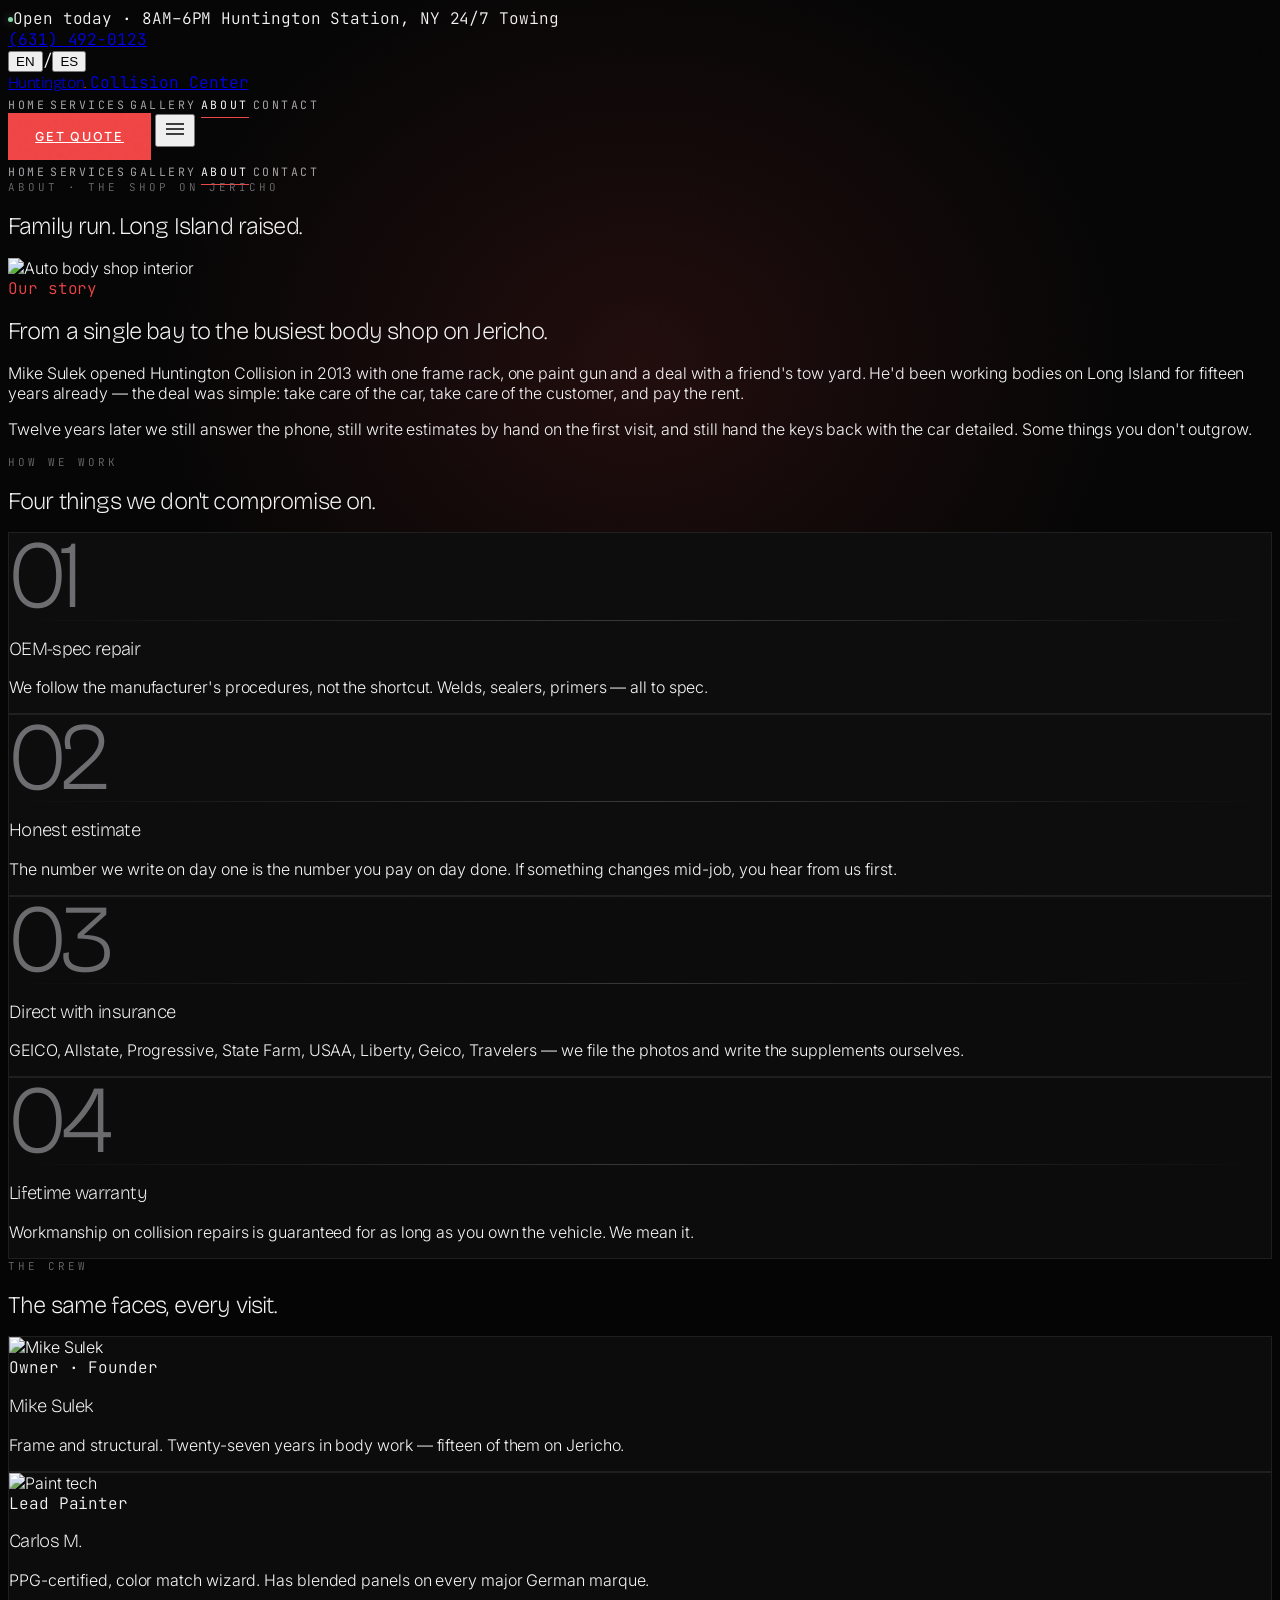
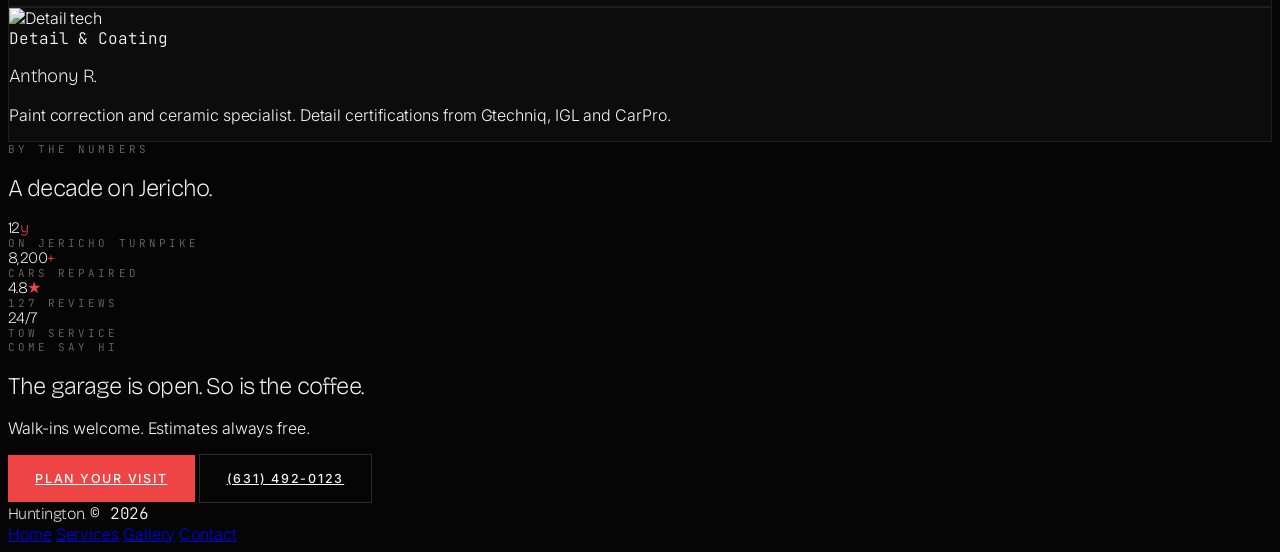
==== about.html @ 8815c5e4 "Fix: rename public/ to assets/ (avoid Vercel output dir conflict)" ====
<!DOCTYPE html>
<html lang="en">
<head>
<meta charset="UTF-8" />
<meta name="viewport" content="width=device-width, initial-scale=1.0" />
<title>About · Huntington Collision Center · Family Owned Since 2013</title>
<meta name="description" content="Family-owned auto body shop on Long Island. Mike Sulek and his team have been straightening Huntington's cars on Jericho Turnpike since 2013." />
<link rel="icon" type="image/svg+xml" href="assets/brand/favicon.svg" />
<script src="https://cdn.tailwindcss.com"></script>
<link rel="preconnect" href="https://fonts.googleapis.com">
<link rel="preconnect" href="https://fonts.gstatic.com" crossorigin>
<link href="https://fonts.googleapis.com/css2?family=Inter:wght@300;400;500;600&family=Bricolage+Grotesque:opsz,wght@12..96,200..600&family=JetBrains+Mono:wght@300;400;500&display=swap" rel="stylesheet">
<link rel="stylesheet" href="assets/styles.css">
</head>
<body>

<div class="loader">
  <div class="loader-logo">HC<span style="color:var(--accent)">.</span></div>
  <div class="loader-bar"></div>
</div>

<div class="grain"></div>
<div class="scroll-progress"></div>

<div class="hidden md:block border-b border-white/[.06] text-[.66rem] mono tracking-[.22em] uppercase">
  <div class="max-w-[1500px] mx-auto px-8 py-2.5 flex items-center justify-between text-white/55">
    <div class="flex items-center gap-8">
      <span class="flex items-center gap-2"><span class="dot dot-live"></span><span data-en="Open today · 8AM–6PM" data-es="Abierto hoy · 8AM–6PM">Open today · 8AM–6PM</span></span>
      <span>Huntington Station, NY</span>
      <span data-en="24/7 Towing" data-es="Grúa 24/7">24/7 Towing</span>
    </div>
    <div class="flex items-center gap-6">
      <a href="tel:+16314920123" class="hover:text-white">(631) 492-0123</a>
      <div class="lang-toggle flex items-center gap-1">
        <button data-lang="en" class="px-2 py-1">EN</button><span class="text-white/20">/</span><button data-lang="es" class="px-2 py-1">ES</button>
      </div>
    </div>
  </div>
</div>

<nav class="sticky top-0 z-40 backdrop-blur-md bg-[#050505]/85 border-b border-white/[.06]">
  <div class="max-w-[1500px] mx-auto px-6 md:px-8 py-5 flex items-center justify-between">
    <a href="index.html" class="flex items-center gap-3">
      <span class="display text-[1.6rem]">Huntington<span style="color:var(--accent)">.</span></span>
      <span class="hidden md:block mono text-[.6rem] tracking-[.22em] uppercase text-white/40">Collision Center</span>
    </a>
    <div class="hidden md:flex items-center gap-9">
      <a href="index.html" class="nav-link" data-en="Home" data-es="Inicio">Home</a>
      <a href="services.html" class="nav-link" data-en="Services" data-es="Servicios">Services</a>
      <a href="gallery.html" class="nav-link" data-en="Gallery" data-es="Galería">Gallery</a>
      <a href="about.html" class="nav-link active" data-en="About" data-es="Nosotros">About</a>
      <a href="contact.html" class="nav-link" data-en="Contact" data-es="Contacto">Contact</a>
    </div>
    <div class="flex items-center gap-3">
      <a href="#" data-open-quote class="hidden md:inline-flex btn btn-solid !py-3 !px-5 !text-[.68rem]" data-en="Get Quote" data-es="Cotizar">Get Quote</a>
      <button id="menuBtn" class="md:hidden text-white p-2"><svg width="24" height="24" viewBox="0 0 24 24" fill="none" stroke="currentColor" stroke-width="1.5"><line x1="3" y1="7" x2="21" y2="7"/><line x1="3" y1="12" x2="21" y2="12"/><line x1="3" y1="17" x2="21" y2="17"/></svg></button>
    </div>
  </div>
  <div id="menuPanel" class="hidden md:hidden border-t border-white/[.06] px-6 py-5 flex flex-col gap-4">
    <a href="index.html" class="nav-link" data-en="Home" data-es="Inicio">Home</a>
    <a href="services.html" class="nav-link" data-en="Services" data-es="Servicios">Services</a>
    <a href="gallery.html" class="nav-link" data-en="Gallery" data-es="Galería">Gallery</a>
    <a href="about.html" class="nav-link active" data-en="About" data-es="Nosotros">About</a>
    <a href="contact.html" class="nav-link" data-en="Contact" data-es="Contacto">Contact</a>
  </div>
</nav>

<!-- HERO HEADER -->
<section class="relative pt-20 md:pt-32 pb-16 md:pb-24 overflow-hidden">
  <div class="absolute inset-0 spotlight"></div>
  <div class="relative z-10 max-w-[1500px] mx-auto px-6 md:px-8">
    <div class="reveal">
      <div class="eyebrow" data-en="About · The shop on Jericho" data-es="Nosotros · El taller en Jericho">About · The shop on Jericho</div>
      <h1 class="display text-5xl md:text-8xl mt-5 leading-[.95] max-w-5xl"
          data-en="Family run. Long Island raised."
          data-es="Familiar. De Long Island.">
        Family run. <br/><span style="color:var(--accent)">Long Island raised.</span>
      </h1>
    </div>
  </div>
</section>

<!-- STORY -->
<section class="py-12 md:py-20 border-t border-white/[.06]">
  <div class="max-w-[1500px] mx-auto px-6 md:px-8 grid md:grid-cols-12 gap-10 md:gap-16">
    <div class="md:col-span-7 reveal">
      <img src="https://images.unsplash.com/photo-1597254570797-1d6df5b8b87a?auto=format&fit=crop&w=1400&q=85" alt="Auto body shop interior" class="w-full aspect-[4/3] object-cover" />
    </div>
    <div class="md:col-span-5 reveal">
      <div class="mono text-[.7rem] tracking-[.24em] uppercase" style="color:var(--accent)" data-en="Our story" data-es="Nuestra historia">Our story</div>
      <h2 class="display text-3xl md:text-4xl mt-4 leading-tight"
          data-en="From a single bay to the busiest body shop on Jericho."
          data-es="De un solo elevador al taller más activo de Jericho.">
        From a single bay to the busiest body shop on Jericho.
      </h2>
      <div class="mt-6 space-y-4 text-white/70 leading-relaxed">
        <p data-en="Mike Sulek opened Huntington Collision in 2013 with one frame rack, one paint gun and a deal with a friend's tow yard. He'd been working bodies on Long Island for fifteen years already — the deal was simple: take care of the car, take care of the customer, and pay the rent." data-es="Mike Sulek abrió Huntington Collision en 2013 con un solo rack de chasis, una pistola de pintura y un trato con la grúa de un amigo. Ya llevaba quince años trabajando carrocería en Long Island — el trato era simple: cuida el auto, cuida al cliente y paga la renta.">
          Mike Sulek opened Huntington Collision in 2013 with one frame rack, one paint gun and a deal with a friend's tow yard. He'd been working bodies on Long Island for fifteen years already — the deal was simple: take care of the car, take care of the customer, and pay the rent.
        </p>
        <p data-en="Twelve years later we still answer the phone, still write estimates by hand on the first visit, and still hand the keys back with the car detailed. Some things you don't outgrow." data-es="Doce años después seguimos contestando el teléfono, seguimos escribiendo cotizaciones a mano en la primera visita y seguimos entregando el auto detallado. Algunas cosas no se cambian.">
          Twelve years later we still answer the phone, still write estimates by hand on the first visit, and still hand the keys back with the car detailed. Some things you don't outgrow.
        </p>
      </div>
    </div>
  </div>
</section>

<!-- VALUES -->
<section class="py-20 md:py-28 border-t border-white/[.06] bg-[#0a0a0a]">
  <div class="max-w-[1500px] mx-auto px-6 md:px-8">
    <div class="reveal mb-12">
      <div class="eyebrow" data-en="How we work" data-es="Cómo trabajamos">How we work</div>
      <h2 class="display text-4xl md:text-6xl mt-4 max-w-3xl"
          data-en="Four things we don't compromise on."
          data-es="Cuatro cosas en las que no transigimos.">
        Four things we don't compromise on.
      </h2>
    </div>
    <div class="grid md:grid-cols-2 lg:grid-cols-4 gap-5 reveal-stagger">
      <div class="card p-7">
        <div class="step-num">01</div>
        <div class="chrome-rule my-4"></div>
        <h3 class="display text-xl mb-3" data-en="OEM-spec repair" data-es="Reparación OEM">OEM-spec repair</h3>
        <p class="text-white/65 text-sm leading-relaxed" data-en="We follow the manufacturer's procedures, not the shortcut. Welds, sealers, primers — all to spec." data-es="Seguimos los procedimientos del fabricante, no el atajo. Soldaduras, selladores, primers — todo a especificación.">We follow the manufacturer's procedures, not the shortcut. Welds, sealers, primers — all to spec.</p>
      </div>
      <div class="card p-7">
        <div class="step-num">02</div>
        <div class="chrome-rule my-4"></div>
        <h3 class="display text-xl mb-3" data-en="Honest estimate" data-es="Cotización honesta">Honest estimate</h3>
        <p class="text-white/65 text-sm leading-relaxed" data-en="The number we write on day one is the number you pay on day done. If something changes mid-job, you hear from us first." data-es="El número que escribimos al inicio es el que pagas al final. Si algo cambia, te llamamos primero.">The number we write on day one is the number you pay on day done. If something changes mid-job, you hear from us first.</p>
      </div>
      <div class="card p-7">
        <div class="step-num">03</div>
        <div class="chrome-rule my-4"></div>
        <h3 class="display text-xl mb-3" data-en="Direct with insurance" data-es="Directo con seguros">Direct with insurance</h3>
        <p class="text-white/65 text-sm leading-relaxed" data-en="GEICO, Allstate, Progressive, State Farm, USAA, Liberty, Geico, Travelers — we file the photos and write the supplements ourselves." data-es="GEICO, Allstate, Progressive, State Farm, USAA, Liberty, Travelers — nosotros mandamos fotos y suplementos.">GEICO, Allstate, Progressive, State Farm, USAA, Liberty, Travelers — we file the photos and write the supplements ourselves.</p>
      </div>
      <div class="card p-7">
        <div class="step-num">04</div>
        <div class="chrome-rule my-4"></div>
        <h3 class="display text-xl mb-3" data-en="Lifetime warranty" data-es="Garantía de por vida">Lifetime warranty</h3>
        <p class="text-white/65 text-sm leading-relaxed" data-en="Workmanship on collision repairs is guaranteed for as long as you own the vehicle. We mean it." data-es="La mano de obra en reparaciones está garantizada mientras seas dueño del auto. Lo decimos en serio.">Workmanship on collision repairs is guaranteed for as long as you own the vehicle. We mean it.</p>
      </div>
    </div>
  </div>
</section>

<!-- TEAM -->
<section class="py-20 md:py-28 border-t border-white/[.06]">
  <div class="max-w-[1500px] mx-auto px-6 md:px-8">
    <div class="reveal mb-12">
      <div class="eyebrow" data-en="The crew" data-es="El equipo">The crew</div>
      <h2 class="display text-4xl md:text-6xl mt-4" data-en="The same faces, every visit." data-es="Las mismas caras, cada visita.">The same faces, every visit.</h2>
    </div>
    <div class="grid md:grid-cols-3 gap-6 md:gap-8 reveal-stagger">
      <div class="card">
        <div class="aspect-[3/4] bg-[#141416] overflow-hidden">
          <img src="https://images.unsplash.com/photo-1568602471122-7832951cc4c5?auto=format&fit=crop&w=900&q=85" alt="Mike Sulek" class="w-full h-full object-cover" style="filter:grayscale(.4) contrast(1.05);" />
        </div>
        <div class="p-6">
          <div class="mono text-[.66rem] tracking-[.22em] uppercase text-white/40" data-en="Owner · Founder" data-es="Dueño · Fundador">Owner · Founder</div>
          <h3 class="display text-2xl mt-2">Mike Sulek</h3>
          <p class="text-white/60 text-sm mt-3 leading-relaxed" data-en="Frame and structural. Twenty-seven years in body work — fifteen of them on Jericho." data-es="Chasis y estructura. Veintisiete años en carrocería — quince de ellos en Jericho.">Frame and structural. Twenty-seven years in body work — fifteen of them on Jericho.</p>
        </div>
      </div>
      <div class="card">
        <div class="aspect-[3/4] bg-[#141416] overflow-hidden">
          <img src="https://images.unsplash.com/photo-1500648767791-00dcc994a43e?auto=format&fit=crop&w=900&q=85" alt="Paint tech" class="w-full h-full object-cover" style="filter:grayscale(.4) contrast(1.05);" />
        </div>
        <div class="p-6">
          <div class="mono text-[.66rem] tracking-[.22em] uppercase text-white/40" data-en="Lead Painter" data-es="Pintor Jefe">Lead Painter</div>
          <h3 class="display text-2xl mt-2">Carlos M.</h3>
          <p class="text-white/60 text-sm mt-3 leading-relaxed" data-en="PPG-certified, color match wizard. Has blended panels on every major German marque." data-es="Certificado PPG, mago del color. Ha mezclado paneles en todas las marcas alemanas grandes.">PPG-certified, color match wizard. Has blended panels on every major German marque.</p>
        </div>
      </div>
      <div class="card">
        <div class="aspect-[3/4] bg-[#141416] overflow-hidden">
          <img src="https://images.unsplash.com/photo-1507591064344-4c6ce005b128?auto=format&fit=crop&w=900&q=85" alt="Detail tech" class="w-full h-full object-cover" style="filter:grayscale(.4) contrast(1.05);" />
        </div>
        <div class="p-6">
          <div class="mono text-[.66rem] tracking-[.22em] uppercase text-white/40" data-en="Detail & Coating" data-es="Detallado y Cerámico">Detail & Coating</div>
          <h3 class="display text-2xl mt-2">Anthony R.</h3>
          <p class="text-white/60 text-sm mt-3 leading-relaxed" data-en="Paint correction and ceramic specialist. Detail certifications from Gtechniq, IGL and CarPro." data-es="Especialista en corrección y cerámico. Certificaciones de Gtechniq, IGL y CarPro.">Paint correction and ceramic specialist. Detail certifications from Gtechniq, IGL and CarPro.</p>
        </div>
      </div>
    </div>
  </div>
</section>

<!-- NUMBERS -->
<section class="py-20 md:py-28 border-t border-white/[.06] bg-[#0a0a0a]">
  <div class="max-w-[1500px] mx-auto px-6 md:px-8">
    <div class="reveal mb-12 md:mb-16">
      <div class="eyebrow" data-en="By the numbers" data-es="En números">By the numbers</div>
      <h2 class="display text-4xl md:text-6xl mt-4" data-en="A decade on Jericho." data-es="Una década en Jericho.">A decade on Jericho.</h2>
    </div>
    <div class="grid grid-cols-2 md:grid-cols-4 gap-8 md:gap-12 reveal-stagger">
      <div>
        <div class="display text-5xl md:text-7xl">12<span style="color:var(--accent)">y</span></div>
        <div class="eyebrow mt-3" data-en="On Jericho Turnpike" data-es="En Jericho Turnpike">On Jericho Turnpike</div>
      </div>
      <div>
        <div class="display text-5xl md:text-7xl">8,200<span style="color:var(--accent)">+</span></div>
        <div class="eyebrow mt-3" data-en="Cars repaired" data-es="Autos reparados">Cars repaired</div>
      </div>
      <div>
        <div class="display text-5xl md:text-7xl">4.8<span style="color:var(--accent)">★</span></div>
        <div class="eyebrow mt-3" data-en="127 reviews" data-es="127 reseñas">127 reviews</div>
      </div>
      <div>
        <div class="display text-5xl md:text-7xl">24/7</div>
        <div class="eyebrow mt-3" data-en="Tow service" data-es="Servicio de grúa">Tow service</div>
      </div>
    </div>
  </div>
</section>

<!-- CTA -->
<section class="py-20 md:py-32 border-t border-white/[.06]">
  <div class="max-w-3xl mx-auto px-6 text-center reveal">
    <div class="eyebrow" data-en="Come say hi" data-es="Pásate a saludar">Come say hi</div>
    <h2 class="display text-4xl md:text-6xl mt-4" data-en="The garage is open. So is the coffee." data-es="El taller está abierto. El café también.">The garage is open. So is the coffee.</h2>
    <p class="mt-5 text-white/70" data-en="Walk-ins welcome. Estimates always free." data-es="Sin cita necesaria. Cotización siempre gratis.">Walk-ins welcome. Estimates always free.</p>
    <div class="mt-8 flex flex-col sm:flex-row gap-3 justify-center">
      <a href="contact.html" class="btn btn-solid" data-en="Plan your visit" data-es="Visítanos">Plan your visit</a>
      <a href="tel:+16314920123" class="btn btn-line">(631) 492-0123</a>
    </div>
  </div>
</section>

<footer class="border-t border-white/[.06] py-14">
  <div class="max-w-[1500px] mx-auto px-6 md:px-8 flex flex-col md:flex-row items-start md:items-center justify-between gap-4">
    <div class="flex items-center gap-3">
      <span class="display text-2xl">Huntington<span style="color:var(--accent)">.</span></span>
      <span class="mono text-[.66rem] tracking-[.2em] uppercase text-white/40">© <span data-year></span></span>
    </div>
    <div class="flex items-center gap-6 text-sm text-white/60">
      <a href="index.html" class="hover:text-white" data-en="Home" data-es="Inicio">Home</a>
      <a href="services.html" class="hover:text-white" data-en="Services" data-es="Servicios">Services</a>
      <a href="gallery.html" class="hover:text-white" data-en="Gallery" data-es="Galería">Gallery</a>
      <a href="contact.html" class="hover:text-white" data-en="Contact" data-es="Contacto">Contact</a>
    </div>
  </div>
</footer>

<div class="mobile-cta">
  <a href="tel:+16314920123" class="btn-solid">Call</a>
  <a href="contact.html" class="btn-line border border-white/15 text-white" data-en="Visit" data-es="Visítanos">Visit</a>
</div>

<div id="quoteModal" class="modal-bg">
  <div class="modal-card">
    <button class="modal-close" data-close-quote>×</button>
    <div class="eyebrow" data-en="Free estimate" data-es="Cotización gratis">Free estimate</div>
    <h3 class="display text-2xl mt-3 mb-6" data-en="Send a few photos. We'll take it from there." data-es="Envía unas fotos. Nosotros nos encargamos.">Send a few photos. We'll take it from there.</h3>
    <form data-fake class="space-y-5">
      <div><span class="label" data-en="Name" data-es="Nombre">Name</span><input class="input" required /></div>
      <div class="grid grid-cols-2 gap-5">
        <div><span class="label" data-en="Phone" data-es="Teléfono">Phone</span><input class="input" type="tel" required /></div>
        <div><span class="label" data-en="Vehicle" data-es="Vehículo">Vehicle</span><input class="input" /></div>
      </div>
      <div><span class="label" data-en="What happened" data-es="Qué pasó">What happened</span><textarea class="input" rows="3"></textarea></div>
      <button class="btn btn-solid w-full" data-en="Send" data-es="Enviar">Send</button>
      <div data-form-result class="hidden text-[var(--accent-2)] text-sm mono tracking-wide pt-2"></div>
    </form>
  </div>
</div>

<script src="assets/app.js"></script>
</body>
</html>
---- assets/styles.css ----
/* Huntington Collision Center — Design system */
:root{
  --bg:#050505;
  --bg-1:#0c0c0d;
  --bg-2:#141416;
  --line:rgba(255,255,255,.08);
  --line-2:rgba(255,255,255,.16);
  --text:#f5f5f5;
  --text-2:#a1a1a4;
  --text-3:#6b6b6e;
  --accent:#ef4444;
  --accent-2:#f59e0b;
  --accent-glow:rgba(239,68,68,.35);
}
*{box-sizing:border-box}
html{scroll-behavior:smooth;background:var(--bg);}
body{font-family:'Inter','Bricolage Grotesque',sans-serif;background:var(--bg);color:var(--text);overflow-x:hidden;font-weight:300;-webkit-font-smoothing:antialiased;letter-spacing:-.005em;}

/* Typography */
.display{font-family:'Bricolage Grotesque',serif;font-weight:200;letter-spacing:-.035em;line-height:1;}
.mono{font-family:'JetBrains Mono',monospace;}
.stencil{font-family:'Bricolage Grotesque',sans-serif;font-weight:300;font-style:italic;letter-spacing:.04em;text-transform:uppercase;}
.eyebrow{font-family:'JetBrains Mono',monospace;font-size:.68rem;letter-spacing:.28em;text-transform:uppercase;color:var(--text-3);}
::selection{background:var(--accent);color:#fff;}

/* Grain overlay */
.grain{position:fixed;inset:0;pointer-events:none;z-index:1;opacity:.08;mix-blend-mode:overlay;background-image:url("data:image/svg+xml,%3Csvg viewBox='0 0 200 200' xmlns='http://www.w3.org/2000/svg'%3E%3Cfilter id='n'%3E%3CfeTurbulence type='fractalNoise' baseFrequency='.9' stitchTiles='stitch'/%3E%3C/filter%3E%3Crect width='100%25' height='100%25' filter='url(%23n)'/%3E%3C/svg%3E");}

/* Buttons */
.btn{display:inline-flex;align-items:center;justify-content:center;gap:.55rem;padding:1rem 1.7rem;font-size:.78rem;letter-spacing:.14em;text-transform:uppercase;font-weight:500;transition:all .3s ease;border-radius:0;cursor:pointer;border:none;}
.btn-solid{background:var(--accent);color:#fff;}
.btn-solid:hover{background:#dc2626;transform:translateY(-1px);box-shadow:0 8px 24px var(--accent-glow);}
.btn-line{border:1px solid var(--line-2);color:var(--text);background:transparent;}
.btn-line:hover{border-color:var(--text);background:rgba(255,255,255,.04);}
.btn-light{background:var(--text);color:var(--bg);}
.btn-light:hover{background:#fff;}

/* Nav */
.nav-link{font-family:'JetBrains Mono',monospace;font-size:.72rem;letter-spacing:.22em;text-transform:uppercase;color:var(--text-2);font-weight:400;transition:color .3s;text-decoration:none;}
.nav-link:hover,.nav-link.active{color:var(--text);}
.nav-link.active{position:relative;}
.nav-link.active::after{content:'';position:absolute;left:0;right:0;bottom:-6px;height:1px;background:var(--accent);}

/* Cards */
.card{background:var(--bg-1);border:1px solid var(--line);transition:border-color .35s ease,transform .35s ease;}
.card:hover{border-color:var(--line-2);}

/* Decorative */
.divider{height:1px;background:var(--line);width:100%;}
.dot{display:inline-block;width:5px;height:5px;border-radius:50%;background:var(--text);vertical-align:middle;}
.dot-live{background:#7fd6a6;box-shadow:0 0 8px rgba(127,214,166,.5);animation:lp 1.8s infinite;}
@keyframes lp{0%,100%{opacity:1}50%{opacity:.45}}
.chrome-rule{height:1px;background:linear-gradient(90deg,transparent 0,rgba(255,255,255,.18) 50%,transparent 100%);}
.tape{display:inline-flex;align-items:center;padding:.35rem .7rem;background:var(--accent);color:#fff;font-family:'JetBrains Mono',monospace;font-size:.62rem;letter-spacing:.22em;text-transform:uppercase;transform:rotate(-1.5deg);}

/* HERO */
.hero-img{filter:brightness(.45) contrast(1.1) saturate(.9);}
.hero-fade{background:linear-gradient(180deg,rgba(5,5,5,.35) 0%,rgba(5,5,5,.65) 60%,var(--bg) 100%);}
.spotlight{position:absolute;inset:0;pointer-events:none;background:radial-gradient(ellipse at 50% 40%,rgba(239,68,68,.12) 0%,transparent 55%);}

/* Marquee */
.marquee{display:flex;animation:scroll 50s linear infinite;}
.marquee:hover{animation-play-state:paused;}
@keyframes scroll{from{transform:translateX(0)}to{transform:translateX(-50%)}}

/* Service cards */
.svc-card{background:var(--bg-1);border:1px solid var(--line);transition:all .45s cubic-bezier(.16,1,.3,1);position:relative;overflow:hidden;}
.svc-card::before{content:'';position:absolute;left:0;top:0;bottom:0;width:2px;background:var(--accent);transform:scaleY(0);transform-origin:bottom;transition:transform .5s cubic-bezier(.16,1,.3,1);}
.svc-card:hover{border-color:var(--line-2);background:var(--bg-2);transform:translateY(-2px);}
.svc-card:hover::before{transform:scaleY(1);transform-origin:top;}
.svc-card .num{font-family:'JetBrains Mono',monospace;color:var(--text-3);font-size:.72rem;letter-spacing:.25em;}

/* Step numbers */
.step-num{font-family:'Bricolage Grotesque',serif;font-weight:200;font-size:clamp(3.5rem,8vw,6rem);line-height:.9;color:var(--text-3);letter-spacing:-.04em;}

/* Reveal animations */
.reveal{opacity:0;transform:translateY(28px);transition:opacity .9s cubic-bezier(.16,1,.3,1),transform .9s cubic-bezier(.16,1,.3,1);}
.reveal.in{opacity:1;transform:translateY(0);}
.reveal-stagger>*{opacity:0;transform:translateY(20px);transition:opacity .8s cubic-bezier(.16,1,.3,1),transform .8s cubic-bezier(.16,1,.3,1);}
.reveal-stagger.in>*{opacity:1;transform:translateY(0);}
.reveal-stagger.in>*:nth-child(1){transition-delay:0s}
.reveal-stagger.in>*:nth-child(2){transition-delay:.08s}
.reveal-stagger.in>*:nth-child(3){transition-delay:.16s}
.reveal-stagger.in>*:nth-child(4){transition-delay:.24s}
.reveal-stagger.in>*:nth-child(5){transition-delay:.32s}
.reveal-stagger.in>*:nth-child(6){transition-delay:.4s}

/* Gallery */
.gal-item{overflow:hidden;position:relative;}
.gal-item img{transition:transform .9s cubic-bezier(.16,1,.3,1),filter .5s;display:block;width:100%;height:100%;object-fit:cover;}
.gal-item:hover img{transform:scale(1.05);filter:brightness(.9);}
.gal-item .overlay{position:absolute;inset:0;background:linear-gradient(180deg,transparent 50%,rgba(5,5,5,.85) 100%);display:flex;align-items:flex-end;padding:1.5rem;opacity:0;transition:opacity .4s;}
.gal-item:hover .overlay{opacity:1;}

/* Before/After slider */
.ba-slider{position:relative;overflow:hidden;cursor:ew-resize;user-select:none;width:100%;aspect-ratio:16/10;}
.ba-slider img{position:absolute;inset:0;width:100%;height:100%;object-fit:cover;}
.ba-after{clip-path:inset(0 50% 0 0);transition:clip-path .15s;}
.ba-handle{position:absolute;top:0;bottom:0;width:2px;background:var(--text);left:50%;transform:translateX(-50%);z-index:2;}
.ba-handle::before{content:'⇿';position:absolute;left:50%;top:50%;transform:translate(-50%,-50%);width:44px;height:44px;border-radius:50%;background:var(--text);color:var(--bg);display:flex;align-items:center;justify-content:center;font-weight:600;}
.ba-label{position:absolute;top:1rem;font-family:'JetBrains Mono',monospace;font-size:.62rem;letter-spacing:.22em;text-transform:uppercase;background:rgba(5,5,5,.7);color:#fff;padding:.35rem .7rem;backdrop-filter:blur(8px);}

/* Side rail */
.side-rail{position:fixed;right:1.5rem;top:50%;transform:translateY(-50%);z-index:30;display:flex;flex-direction:column;gap:1.5rem;opacity:0;transition:opacity .4s;pointer-events:none;}
.side-rail.visible{opacity:1;pointer-events:auto;}
.side-rail a{display:flex;align-items:center;gap:.85rem;flex-direction:row-reverse;text-decoration:none;color:rgba(255,255,255,.5);transition:color .25s;}
.rail-dot{display:block;width:9px;height:9px;border-radius:50%;border:1px solid rgba(255,255,255,.3);transition:all .25s;background:transparent;}
.side-rail a:hover{color:#f5f5f5;}
.side-rail a:hover .rail-dot{background:var(--accent);border-color:var(--accent);}
.side-rail a.active .rail-dot{background:var(--accent);border-color:var(--accent);transform:scale(1.3);box-shadow:0 0 12px var(--accent-glow);}
.rail-label{font-family:'JetBrains Mono',monospace;font-size:.6rem;letter-spacing:.22em;text-transform:uppercase;opacity:0;transform:translateX(8px);transition:opacity .25s,transform .25s;white-space:nowrap;}
.side-rail a:hover .rail-label{opacity:1;transform:translateX(0);}
@media (max-width:1024px){.side-rail{display:none !important;}}

/* Scroll progress */
.scroll-progress{position:fixed;top:0;left:0;height:2px;background:var(--accent);z-index:99;width:0;transition:width .1s;}

/* Loader */
.loader{position:fixed;inset:0;background:var(--bg);z-index:100;display:flex;align-items:center;justify-content:center;transition:opacity .6s,visibility .6s;}
.loader.hidden{opacity:0;visibility:hidden;}
.loader-logo{font-family:'Bricolage Grotesque',serif;font-weight:200;font-size:3rem;letter-spacing:-.05em;color:var(--text);}
.loader-bar{position:absolute;bottom:25%;left:50%;transform:translateX(-50%);width:200px;height:1px;background:var(--line);overflow:hidden;}
.loader-bar::after{content:'';position:absolute;inset:0;background:var(--accent);width:0;animation:load 1.2s cubic-bezier(.7,0,.3,1) forwards;}
@keyframes load{from{width:0}to{width:100%}}

/* Forms */
.input{width:100%;background:transparent;border:0;border-bottom:1px solid var(--line-2);padding:.9rem 0;color:var(--text);font-family:'Inter',sans-serif;font-weight:300;font-size:1rem;outline:none;transition:border-color .3s;}
.input:focus{border-bottom-color:var(--accent);}
.input::placeholder{color:var(--text-3);}
textarea.input{resize:vertical;min-height:120px;}
.label{font-family:'JetBrains Mono',monospace;font-size:.62rem;letter-spacing:.22em;text-transform:uppercase;color:var(--text-3);margin-bottom:.4rem;display:block;}

/* Hero responsive */
.hero-title{font-size:clamp(3.2rem,min(10vw,12vh),9rem);}

/* Sticky CTA mobile */
.mobile-cta{position:fixed;bottom:0;left:0;right:0;background:var(--bg-1);border-top:1px solid var(--line-2);padding:.8rem;display:flex;gap:.5rem;z-index:40;}
.mobile-cta a{flex:1;padding:.85rem;text-align:center;font-family:'JetBrains Mono',monospace;font-size:.7rem;letter-spacing:.18em;text-transform:uppercase;}
@media(min-width:768px){.mobile-cta{display:none;}}

/* Modal */
.modal-bg{position:fixed;inset:0;background:rgba(5,5,5,.92);backdrop-filter:blur(10px);z-index:200;display:none;align-items:center;justify-content:center;padding:1.5rem;}
.modal-bg.open{display:flex;}
.modal-card{background:var(--bg-1);border:1px solid var(--line-2);max-width:480px;width:100%;padding:2.5rem;position:relative;}
.modal-close{position:absolute;top:1rem;right:1rem;background:transparent;border:0;color:var(--text-2);font-size:1.4rem;cursor:pointer;}
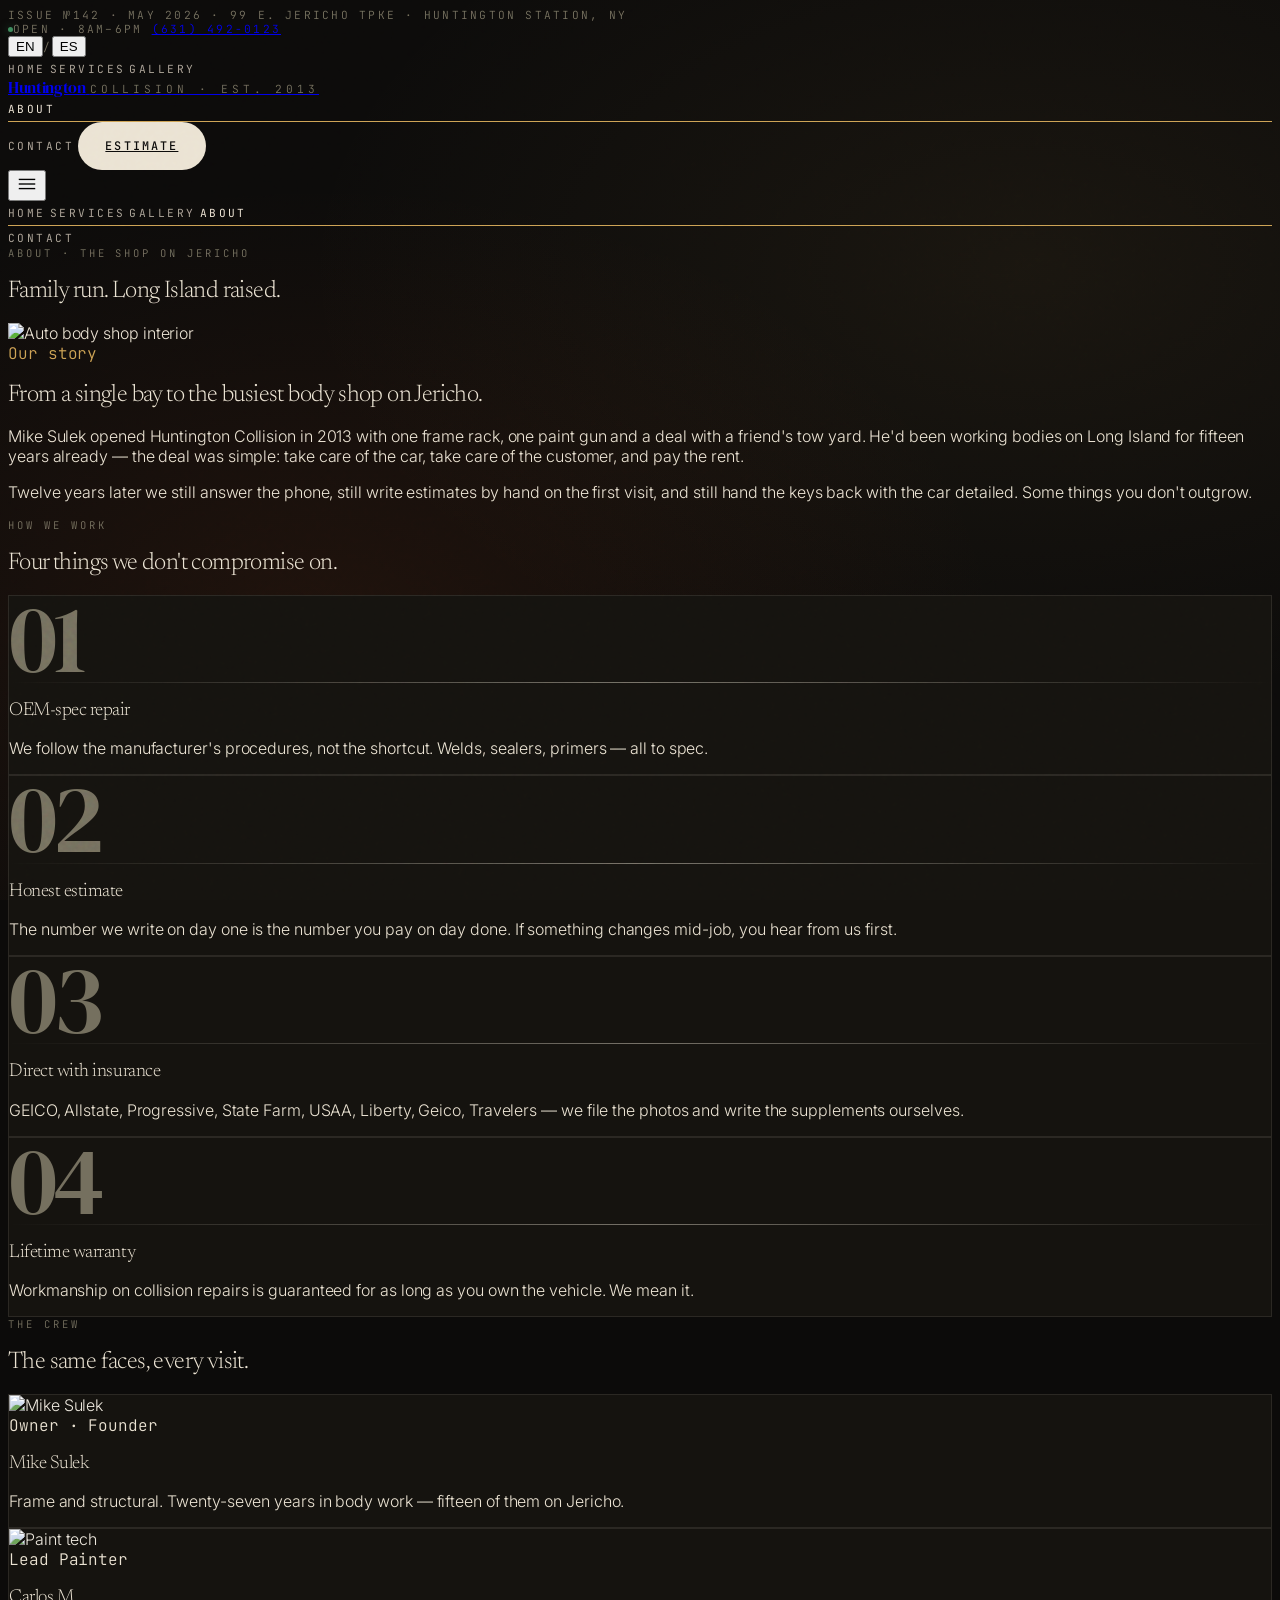
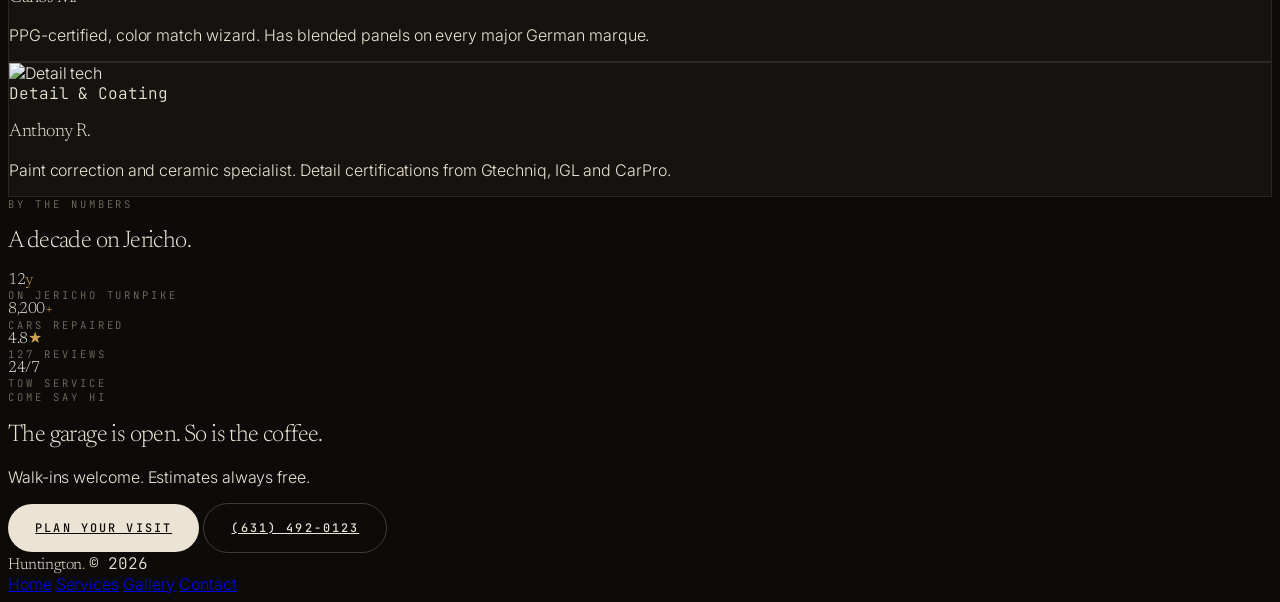
==== commit c0b52e14: "Redesign: editorial auto magazine look (Newsreader/DM Serif, gold accent, decals SVG, fixed broken i" ====
--- a/about.html
+++ b/about.html
@@ -9,54 +9,60 @@
 <script src="https://cdn.tailwindcss.com"></script>
 <link rel="preconnect" href="https://fonts.googleapis.com">
 <link rel="preconnect" href="https://fonts.gstatic.com" crossorigin>
-<link href="https://fonts.googleapis.com/css2?family=Inter:wght@300;400;500;600&family=Bricolage+Grotesque:opsz,wght@12..96,200..600&family=JetBrains+Mono:wght@300;400;500&display=swap" rel="stylesheet">
+<link href="https://fonts.googleapis.com/css2?family=Inter:wght@300;400;500;600&family=Newsreader:ital,opsz,wght@0,6..72,200..600;1,6..72,200..600&family=DM+Serif+Display:ital@0;1&family=JetBrains+Mono:wght@300;400;500&display=swap" rel="stylesheet">
 <link rel="stylesheet" href="assets/styles.css">
 </head>
 <body>
 
 <div class="loader">
-  <div class="loader-logo">HC<span style="color:var(--accent)">.</span></div>
+  <div class="loader-logo">
+    Huntington
+    <small>COLLISION · AUTO BODY QUARTERLY</small>
+  </div>
   <div class="loader-bar"></div>
 </div>
 
 <div class="grain"></div>
 <div class="scroll-progress"></div>
 
-<div class="hidden md:block border-b border-white/[.06] text-[.66rem] mono tracking-[.22em] uppercase">
-  <div class="max-w-[1500px] mx-auto px-8 py-2.5 flex items-center justify-between text-white/55">
-    <div class="flex items-center gap-8">
-      <span class="flex items-center gap-2"><span class="dot dot-live"></span><span data-en="Open today · 8AM–6PM" data-es="Abierto hoy · 8AM–6PM">Open today · 8AM–6PM</span></span>
-      <span>Huntington Station, NY</span>
-      <span data-en="24/7 Towing" data-es="Grúa 24/7">24/7 Towing</span>
+<div class="hidden md:block border-b border-white/[.10]">
+  <div class="max-w-[1500px] mx-auto px-8 py-2.5 flex items-center justify-between folio">
+    <div class="flex items-center gap-7">
+      <span>Issue №142 · May 2026</span>
+      <span>·</span>
+      <span>99 E. Jericho Tpke · Huntington Station, NY</span>
     </div>
     <div class="flex items-center gap-6">
-      <a href="tel:+16314920123" class="hover:text-white">(631) 492-0123</a>
+      <span class="flex items-center gap-2"><span class="dot dot-live"></span><span data-en="Open · 8AM–6PM" data-es="Abierto · 8AM–6PM">Open · 8AM–6PM</span></span>
+      <a href="tel:+16314920123" class="hover:text-[var(--paper)]">(631) 492-0123</a>
       <div class="lang-toggle flex items-center gap-1">
-        <button data-lang="en" class="px-2 py-1">EN</button><span class="text-white/20">/</span><button data-lang="es" class="px-2 py-1">ES</button>
-      </div>
-    </div>
-  </div>
-</div>
-
-<nav class="sticky top-0 z-40 backdrop-blur-md bg-[#050505]/85 border-b border-white/[.06]">
-  <div class="max-w-[1500px] mx-auto px-6 md:px-8 py-5 flex items-center justify-between">
-    <a href="index.html" class="flex items-center gap-3">
-      <span class="display text-[1.6rem]">Huntington<span style="color:var(--accent)">.</span></span>
-      <span class="hidden md:block mono text-[.6rem] tracking-[.22em] uppercase text-white/40">Collision Center</span>
-    </a>
-    <div class="hidden md:flex items-center gap-9">
+        <button data-lang="en" class="px-2 py-1 hover:text-[var(--paper)]">EN</button><span class="text-white/20">/</span><button data-lang="es" class="px-2 py-1 hover:text-[var(--paper)]">ES</button>
+      </div>
+    </div>
+  </div>
+</div>
+
+<nav class="sticky top-0 z-40 backdrop-blur-md bg-[#0c0b0a]/90 border-b border-white/[.10]">
+  <div class="max-w-[1500px] mx-auto px-6 md:px-10 py-5 grid grid-cols-3 items-center gap-6">
+    <div class="hidden md:flex items-center gap-7">
       <a href="index.html" class="nav-link" data-en="Home" data-es="Inicio">Home</a>
       <a href="services.html" class="nav-link" data-en="Services" data-es="Servicios">Services</a>
       <a href="gallery.html" class="nav-link" data-en="Gallery" data-es="Galería">Gallery</a>
+    </div>
+    <a href="index.html" class="text-center col-start-1 md:col-start-2 col-span-2 md:col-span-1">
+      <span class="editorial text-2xl md:text-3xl tracking-tight">Huntington</span>
+      <span class="block folio text-[.55rem]" style="letter-spacing:.35em">COLLISION · EST. 2013</span>
+    </a>
+    <div class="hidden md:flex items-center gap-7 justify-end">
       <a href="about.html" class="nav-link active" data-en="About" data-es="Nosotros">About</a>
       <a href="contact.html" class="nav-link" data-en="Contact" data-es="Contacto">Contact</a>
-    </div>
-    <div class="flex items-center gap-3">
-      <a href="#" data-open-quote class="hidden md:inline-flex btn btn-solid !py-3 !px-5 !text-[.68rem]" data-en="Get Quote" data-es="Cotizar">Get Quote</a>
-      <button id="menuBtn" class="md:hidden text-white p-2"><svg width="24" height="24" viewBox="0 0 24 24" fill="none" stroke="currentColor" stroke-width="1.5"><line x1="3" y1="7" x2="21" y2="7"/><line x1="3" y1="12" x2="21" y2="12"/><line x1="3" y1="17" x2="21" y2="17"/></svg></button>
-    </div>
-  </div>
-  <div id="menuPanel" class="hidden md:hidden border-t border-white/[.06] px-6 py-5 flex flex-col gap-4">
+      <a href="#" data-open-quote class="btn btn-solid !py-2.5 !px-5 !text-[.66rem]" data-en="Estimate" data-es="Cotizar">Estimate</a>
+    </div>
+    <button id="menuBtn" class="md:hidden text-white p-2 col-start-3 justify-self-end" aria-label="Menu">
+      <svg width="22" height="22" viewBox="0 0 24 24" fill="none" stroke="currentColor" stroke-width="1.5"><line x1="3" y1="7" x2="21" y2="7"/><line x1="3" y1="12" x2="21" y2="12"/><line x1="3" y1="17" x2="21" y2="17"/></svg>
+    </button>
+  </div>
+  <div id="menuPanel" class="hidden md:hidden border-t border-white/[.10] px-6 py-5 flex flex-col gap-4">
     <a href="index.html" class="nav-link" data-en="Home" data-es="Inicio">Home</a>
     <a href="services.html" class="nav-link" data-en="Services" data-es="Servicios">Services</a>
     <a href="gallery.html" class="nav-link" data-en="Gallery" data-es="Galería">Gallery</a>
@@ -84,7 +90,7 @@
 <section class="py-12 md:py-20 border-t border-white/[.06]">
   <div class="max-w-[1500px] mx-auto px-6 md:px-8 grid md:grid-cols-12 gap-10 md:gap-16">
     <div class="md:col-span-7 reveal">
-      <img src="https://images.unsplash.com/photo-1597254570797-1d6df5b8b87a?auto=format&fit=crop&w=1400&q=85" alt="Auto body shop interior" class="w-full aspect-[4/3] object-cover" />
+      <img src="https://images.unsplash.com/photo-1626668893632-6f3a4466d22f?auto=format&fit=crop&w=1400&q=85" alt="Auto body shop interior" class="w-full aspect-[4/3] object-cover" />
     </div>
     <div class="md:col-span-5 reveal">
       <div class="mono text-[.7rem] tracking-[.24em] uppercase" style="color:var(--accent)" data-en="Our story" data-es="Nuestra historia">Our story</div>
--- a/assets/styles.css
+++ b/assets/styles.css
@@ -1,79 +1,99 @@
-/* Huntington Collision Center — Design system */
+/* Huntington Collision — Editorial Auto Magazine */
 :root{
-  --bg:#050505;
-  --bg-1:#0c0c0d;
-  --bg-2:#141416;
-  --line:rgba(255,255,255,.08);
-  --line-2:rgba(255,255,255,.16);
-  --text:#f5f5f5;
-  --text-2:#a1a1a4;
-  --text-3:#6b6b6e;
-  --accent:#ef4444;
-  --accent-2:#f59e0b;
-  --accent-glow:rgba(239,68,68,.35);
+  --bg:#0c0b0a;
+  --bg-1:#15130f;
+  --bg-2:#1d1a15;
+  --paper:#ebe3d3;
+  --paper-2:#c8bfac;
+  --line:rgba(235,227,211,.10);
+  --line-2:rgba(235,227,211,.22);
+  --line-h:rgba(235,227,211,.45);
+  --text:#ebe3d3;
+  --text-2:#a9a195;
+  --text-3:#75705f;
+  --ink:#0c0b0a;
+  --oxblood:#8b1a1a;
+  --burnt:#c7501a;
+  --gold:#cda254;
+  --safety:#e7c64a;
+  --inspect:#3d8b5c;
+  /* Legacy aliases */
+  --accent:var(--gold);
+  --accent-2:var(--burnt);
+  --accent-glow:rgba(205,162,84,.35);
 }
 *{box-sizing:border-box}
 html{scroll-behavior:smooth;background:var(--bg);}
-body{font-family:'Inter','Bricolage Grotesque',sans-serif;background:var(--bg);color:var(--text);overflow-x:hidden;font-weight:300;-webkit-font-smoothing:antialiased;letter-spacing:-.005em;}
+body{font-family:'Inter','Newsreader',serif;background:var(--bg);color:var(--text);overflow-x:hidden;font-weight:300;-webkit-font-smoothing:antialiased;letter-spacing:-.005em;}
 
-/* Typography */
-.display{font-family:'Bricolage Grotesque',serif;font-weight:200;letter-spacing:-.035em;line-height:1;}
-.mono{font-family:'JetBrains Mono',monospace;}
-.stencil{font-family:'Bricolage Grotesque',sans-serif;font-weight:300;font-style:italic;letter-spacing:.04em;text-transform:uppercase;}
-.eyebrow{font-family:'JetBrains Mono',monospace;font-size:.68rem;letter-spacing:.28em;text-transform:uppercase;color:var(--text-3);}
-::selection{background:var(--accent);color:#fff;}
+/* Typography — editorial serif display */
+.display{font-family:'Newsreader','DM Serif Display',serif;font-weight:300;letter-spacing:-.025em;line-height:.95;font-style:normal;}
+.display-it{font-family:'Newsreader',serif;font-weight:300;font-style:italic;letter-spacing:-.02em;line-height:.98;}
+.editorial{font-family:'DM Serif Display','Newsreader',serif;font-weight:400;letter-spacing:-.02em;line-height:1;}
+.mono{font-family:'JetBrains Mono','Space Mono',monospace;}
+.label{font-family:'JetBrains Mono',monospace;font-size:.66rem;letter-spacing:.28em;text-transform:uppercase;color:var(--paper-2);}
+.eyebrow{font-family:'JetBrains Mono',monospace;font-size:.66rem;letter-spacing:.28em;text-transform:uppercase;color:var(--text-3);}
+.dropcap::first-letter{font-family:'DM Serif Display',serif;font-size:5.5rem;line-height:.85;float:left;padding:.5rem .6rem 0 0;font-weight:400;color:var(--gold);}
+::selection{background:var(--gold);color:var(--ink);}
 
-/* Grain overlay */
-.grain{position:fixed;inset:0;pointer-events:none;z-index:1;opacity:.08;mix-blend-mode:overlay;background-image:url("data:image/svg+xml,%3Csvg viewBox='0 0 200 200' xmlns='http://www.w3.org/2000/svg'%3E%3Cfilter id='n'%3E%3CfeTurbulence type='fractalNoise' baseFrequency='.9' stitchTiles='stitch'/%3E%3C/filter%3E%3Crect width='100%25' height='100%25' filter='url(%23n)'/%3E%3C/svg%3E");}
+/* Paper grain — coarse like newsprint */
+.grain{position:fixed;inset:0;pointer-events:none;z-index:1;opacity:.12;mix-blend-mode:overlay;background-image:url("data:image/svg+xml,%3Csvg viewBox='0 0 200 200' xmlns='http://www.w3.org/2000/svg'%3E%3Cfilter id='n'%3E%3CfeTurbulence type='fractalNoise' baseFrequency='.85' numOctaves='2' stitchTiles='stitch'/%3E%3C/filter%3E%3Crect width='100%25' height='100%25' filter='url(%23n)'/%3E%3C/svg%3E");}
+
+/* Folio */
+.folio{font-family:'JetBrains Mono',monospace;font-size:.7rem;letter-spacing:.2em;text-transform:uppercase;color:var(--text-3);}
 
 /* Buttons */
-.btn{display:inline-flex;align-items:center;justify-content:center;gap:.55rem;padding:1rem 1.7rem;font-size:.78rem;letter-spacing:.14em;text-transform:uppercase;font-weight:500;transition:all .3s ease;border-radius:0;cursor:pointer;border:none;}
-.btn-solid{background:var(--accent);color:#fff;}
-.btn-solid:hover{background:#dc2626;transform:translateY(-1px);box-shadow:0 8px 24px var(--accent-glow);}
+.btn{display:inline-flex;align-items:center;justify-content:center;gap:.6rem;padding:1rem 1.7rem;font-family:'JetBrains Mono',monospace;font-size:.74rem;letter-spacing:.18em;text-transform:uppercase;font-weight:500;transition:all .3s ease;border-radius:999px;cursor:pointer;border:none;}
+.btn-solid{background:var(--paper);color:var(--ink);}
+.btn-solid:hover{background:#fff;transform:translateY(-1px);}
 .btn-line{border:1px solid var(--line-2);color:var(--text);background:transparent;}
-.btn-line:hover{border-color:var(--text);background:rgba(255,255,255,.04);}
-.btn-light{background:var(--text);color:var(--bg);}
-.btn-light:hover{background:#fff;}
+.btn-line:hover{border-color:var(--paper);background:rgba(235,227,211,.04);}
+.btn-ox{background:var(--oxblood);color:var(--paper);}
+.btn-ox:hover{background:#a32424;}
 
 /* Nav */
-.nav-link{font-family:'JetBrains Mono',monospace;font-size:.72rem;letter-spacing:.22em;text-transform:uppercase;color:var(--text-2);font-weight:400;transition:color .3s;text-decoration:none;}
+.nav-link{font-family:'JetBrains Mono',monospace;font-size:.7rem;letter-spacing:.22em;text-transform:uppercase;color:var(--text-2);font-weight:400;transition:color .3s;text-decoration:none;}
 .nav-link:hover,.nav-link.active{color:var(--text);}
-.nav-link.active{position:relative;}
-.nav-link.active::after{content:'';position:absolute;left:0;right:0;bottom:-6px;height:1px;background:var(--accent);}
+.nav-link.active::after{content:'';display:block;height:1px;background:var(--gold);margin-top:4px;}
 
 /* Cards */
 .card{background:var(--bg-1);border:1px solid var(--line);transition:border-color .35s ease,transform .35s ease;}
 .card:hover{border-color:var(--line-2);}
 
-/* Decorative */
+/* Rule */
 .divider{height:1px;background:var(--line);width:100%;}
-.dot{display:inline-block;width:5px;height:5px;border-radius:50%;background:var(--text);vertical-align:middle;}
-.dot-live{background:#7fd6a6;box-shadow:0 0 8px rgba(127,214,166,.5);animation:lp 1.8s infinite;}
-@keyframes lp{0%,100%{opacity:1}50%{opacity:.45}}
-.chrome-rule{height:1px;background:linear-gradient(90deg,transparent 0,rgba(255,255,255,.18) 50%,transparent 100%);}
-.tape{display:inline-flex;align-items:center;padding:.35rem .7rem;background:var(--accent);color:#fff;font-family:'JetBrains Mono',monospace;font-size:.62rem;letter-spacing:.22em;text-transform:uppercase;transform:rotate(-1.5deg);}
+.divider-h{height:1px;background:var(--line-h);width:100%;}
+.double-rule{border-top:1px solid var(--line-h);border-bottom:1px solid var(--line-h);height:5px;}
 
-/* HERO */
-.hero-img{filter:brightness(.45) contrast(1.1) saturate(.9);}
-.hero-fade{background:linear-gradient(180deg,rgba(5,5,5,.35) 0%,rgba(5,5,5,.65) 60%,var(--bg) 100%);}
-.spotlight{position:absolute;inset:0;pointer-events:none;background:radial-gradient(ellipse at 50% 40%,rgba(239,68,68,.12) 0%,transparent 55%);}
+/* Decals & stamps */
+.stamp{display:inline-flex;align-items:center;gap:.6rem;padding:.55rem 1.1rem;border:2px solid var(--gold);color:var(--gold);font-family:'JetBrains Mono',monospace;font-size:.7rem;letter-spacing:.24em;text-transform:uppercase;background:transparent;font-weight:600;border-radius:2px;}
+.stamp-ox{border-color:var(--oxblood);color:var(--oxblood);}
+.stamp-tilt{transform:rotate(-3deg);}
+.stamp-tilt-r{transform:rotate(3deg);}
+.tape{display:inline-block;padding:.4rem .9rem;background:var(--safety);color:var(--ink);font-family:'JetBrains Mono',monospace;font-size:.62rem;letter-spacing:.22em;text-transform:uppercase;transform:rotate(-1deg);font-weight:600;clip-path:polygon(2% 0,100% 0,98% 100%,0 100%);}
+.warn-stripes{background:repeating-linear-gradient(45deg,var(--safety) 0,var(--safety) 14px,#000 14px,#000 28px);height:14px;}
+
+/* Big page numbers */
+.page-num{font-family:'DM Serif Display',serif;font-weight:400;line-height:.85;color:var(--text-3);letter-spacing:-.04em;opacity:.5;}
+
+/* Hero */
+.hero-img{filter:brightness(.55) contrast(1.1) saturate(.7) sepia(.05);}
+.hero-fade{background:linear-gradient(180deg,rgba(12,11,10,.2) 0%,rgba(12,11,10,.55) 55%,var(--bg) 100%);}
+.spotlight{position:absolute;inset:0;pointer-events:none;background:radial-gradient(ellipse at 25% 70%,rgba(199,80,26,.10) 0%,transparent 50%),radial-gradient(ellipse at 80% 30%,rgba(205,162,84,.07) 0%,transparent 50%);}
 
 /* Marquee */
-.marquee{display:flex;animation:scroll 50s linear infinite;}
+.marquee{display:flex;animation:scroll 60s linear infinite;}
 .marquee:hover{animation-play-state:paused;}
 @keyframes scroll{from{transform:translateX(0)}to{transform:translateX(-50%)}}
 
-/* Service cards */
-.svc-card{background:var(--bg-1);border:1px solid var(--line);transition:all .45s cubic-bezier(.16,1,.3,1);position:relative;overflow:hidden;}
-.svc-card::before{content:'';position:absolute;left:0;top:0;bottom:0;width:2px;background:var(--accent);transform:scaleY(0);transform-origin:bottom;transition:transform .5s cubic-bezier(.16,1,.3,1);}
-.svc-card:hover{border-color:var(--line-2);background:var(--bg-2);transform:translateY(-2px);}
-.svc-card:hover::before{transform:scaleY(1);transform-origin:top;}
-.svc-card .num{font-family:'JetBrains Mono',monospace;color:var(--text-3);font-size:.72rem;letter-spacing:.25em;}
+/* Service rows (editorial table) */
+.svc-row{display:grid;grid-template-columns:80px 1fr auto;align-items:start;padding:1.75rem 0;border-bottom:1px solid var(--line);transition:background .3s,padding .3s;}
+.svc-row:hover{background:rgba(235,227,211,.02);padding-left:1rem;}
+.svc-row .num{font-family:'DM Serif Display',serif;font-size:2rem;color:var(--gold);line-height:1;letter-spacing:-.03em;}
+.svc-row .arrow{font-family:'JetBrains Mono',monospace;color:var(--text-3);transition:color .3s,transform .3s;}
+.svc-row:hover .arrow{color:var(--paper);transform:translateX(6px);}
 
-/* Step numbers */
-.step-num{font-family:'Bricolage Grotesque',serif;font-weight:200;font-size:clamp(3.5rem,8vw,6rem);line-height:.9;color:var(--text-3);letter-spacing:-.04em;}
-
-/* Reveal animations */
+/* Reveal */
 .reveal{opacity:0;transform:translateY(28px);transition:opacity .9s cubic-bezier(.16,1,.3,1),transform .9s cubic-bezier(.16,1,.3,1);}
 .reveal.in{opacity:1;transform:translateY(0);}
 .reveal-stagger>*{opacity:0;transform:translateY(20px);transition:opacity .8s cubic-bezier(.16,1,.3,1),transform .8s cubic-bezier(.16,1,.3,1);}
@@ -89,57 +109,69 @@
 .gal-item{overflow:hidden;position:relative;}
 .gal-item img{transition:transform .9s cubic-bezier(.16,1,.3,1),filter .5s;display:block;width:100%;height:100%;object-fit:cover;}
 .gal-item:hover img{transform:scale(1.05);filter:brightness(.9);}
-.gal-item .overlay{position:absolute;inset:0;background:linear-gradient(180deg,transparent 50%,rgba(5,5,5,.85) 100%);display:flex;align-items:flex-end;padding:1.5rem;opacity:0;transition:opacity .4s;}
+.gal-item .overlay{position:absolute;inset:0;background:linear-gradient(180deg,transparent 50%,rgba(12,11,10,.85) 100%);display:flex;align-items:flex-end;padding:1.25rem;opacity:0;transition:opacity .4s;}
 .gal-item:hover .overlay{opacity:1;}
 
-/* Before/After slider */
+/* Before/After */
 .ba-slider{position:relative;overflow:hidden;cursor:ew-resize;user-select:none;width:100%;aspect-ratio:16/10;}
 .ba-slider img{position:absolute;inset:0;width:100%;height:100%;object-fit:cover;}
 .ba-after{clip-path:inset(0 50% 0 0);transition:clip-path .15s;}
-.ba-handle{position:absolute;top:0;bottom:0;width:2px;background:var(--text);left:50%;transform:translateX(-50%);z-index:2;}
-.ba-handle::before{content:'⇿';position:absolute;left:50%;top:50%;transform:translate(-50%,-50%);width:44px;height:44px;border-radius:50%;background:var(--text);color:var(--bg);display:flex;align-items:center;justify-content:center;font-weight:600;}
-.ba-label{position:absolute;top:1rem;font-family:'JetBrains Mono',monospace;font-size:.62rem;letter-spacing:.22em;text-transform:uppercase;background:rgba(5,5,5,.7);color:#fff;padding:.35rem .7rem;backdrop-filter:blur(8px);}
-
-/* Side rail */
-.side-rail{position:fixed;right:1.5rem;top:50%;transform:translateY(-50%);z-index:30;display:flex;flex-direction:column;gap:1.5rem;opacity:0;transition:opacity .4s;pointer-events:none;}
-.side-rail.visible{opacity:1;pointer-events:auto;}
-.side-rail a{display:flex;align-items:center;gap:.85rem;flex-direction:row-reverse;text-decoration:none;color:rgba(255,255,255,.5);transition:color .25s;}
-.rail-dot{display:block;width:9px;height:9px;border-radius:50%;border:1px solid rgba(255,255,255,.3);transition:all .25s;background:transparent;}
-.side-rail a:hover{color:#f5f5f5;}
-.side-rail a:hover .rail-dot{background:var(--accent);border-color:var(--accent);}
-.side-rail a.active .rail-dot{background:var(--accent);border-color:var(--accent);transform:scale(1.3);box-shadow:0 0 12px var(--accent-glow);}
-.rail-label{font-family:'JetBrains Mono',monospace;font-size:.6rem;letter-spacing:.22em;text-transform:uppercase;opacity:0;transform:translateX(8px);transition:opacity .25s,transform .25s;white-space:nowrap;}
-.side-rail a:hover .rail-label{opacity:1;transform:translateX(0);}
-@media (max-width:1024px){.side-rail{display:none !important;}}
+.ba-handle{position:absolute;top:0;bottom:0;width:2px;background:var(--paper);left:50%;transform:translateX(-50%);z-index:2;}
+.ba-handle::before{content:'⇿';position:absolute;left:50%;top:50%;transform:translate(-50%,-50%);width:46px;height:46px;border-radius:50%;background:var(--paper);color:var(--ink);display:flex;align-items:center;justify-content:center;font-weight:600;}
+.ba-label{position:absolute;top:1rem;font-family:'JetBrains Mono',monospace;font-size:.62rem;letter-spacing:.22em;text-transform:uppercase;background:rgba(12,11,10,.7);color:var(--paper);padding:.35rem .7rem;backdrop-filter:blur(8px);}
 
 /* Scroll progress */
-.scroll-progress{position:fixed;top:0;left:0;height:2px;background:var(--accent);z-index:99;width:0;transition:width .1s;}
+.scroll-progress{position:fixed;top:0;left:0;height:2px;background:var(--gold);z-index:99;width:0;transition:width .1s;}
 
-/* Loader */
-.loader{position:fixed;inset:0;background:var(--bg);z-index:100;display:flex;align-items:center;justify-content:center;transition:opacity .6s,visibility .6s;}
+/* Loader — magazine cover */
+.loader{position:fixed;inset:0;background:var(--bg);z-index:100;display:flex;align-items:center;justify-content:center;transition:opacity .6s,visibility .6s;flex-direction:column;gap:2rem;}
 .loader.hidden{opacity:0;visibility:hidden;}
-.loader-logo{font-family:'Bricolage Grotesque',serif;font-weight:200;font-size:3rem;letter-spacing:-.05em;color:var(--text);}
-.loader-bar{position:absolute;bottom:25%;left:50%;transform:translateX(-50%);width:200px;height:1px;background:var(--line);overflow:hidden;}
-.loader-bar::after{content:'';position:absolute;inset:0;background:var(--accent);width:0;animation:load 1.2s cubic-bezier(.7,0,.3,1) forwards;}
+.loader-logo{font-family:'DM Serif Display',serif;font-size:4rem;color:var(--paper);letter-spacing:-.04em;line-height:1;text-align:center;}
+.loader-logo small{display:block;font-family:'JetBrains Mono',monospace;font-size:.62rem;letter-spacing:.4em;color:var(--gold);margin-top:.7rem;font-weight:400;}
+.loader-bar{width:240px;height:1px;background:var(--line);overflow:hidden;position:relative;}
+.loader-bar::after{content:'';position:absolute;inset:0;background:var(--gold);width:0;animation:load 1.2s cubic-bezier(.7,0,.3,1) forwards;}
 @keyframes load{from{width:0}to{width:100%}}
 
 /* Forms */
 .input{width:100%;background:transparent;border:0;border-bottom:1px solid var(--line-2);padding:.9rem 0;color:var(--text);font-family:'Inter',sans-serif;font-weight:300;font-size:1rem;outline:none;transition:border-color .3s;}
-.input:focus{border-bottom-color:var(--accent);}
+.input:focus{border-bottom-color:var(--gold);}
 .input::placeholder{color:var(--text-3);}
 textarea.input{resize:vertical;min-height:120px;}
-.label{font-family:'JetBrains Mono',monospace;font-size:.62rem;letter-spacing:.22em;text-transform:uppercase;color:var(--text-3);margin-bottom:.4rem;display:block;}
+.field-label{font-family:'JetBrains Mono',monospace;font-size:.62rem;letter-spacing:.22em;text-transform:uppercase;color:var(--text-3);margin-bottom:.4rem;display:block;}
 
 /* Hero responsive */
-.hero-title{font-size:clamp(3.2rem,min(10vw,12vh),9rem);}
+.hero-title{font-size:clamp(3rem,min(10vw,12vh),9rem);}
 
-/* Sticky CTA mobile */
-.mobile-cta{position:fixed;bottom:0;left:0;right:0;background:var(--bg-1);border-top:1px solid var(--line-2);padding:.8rem;display:flex;gap:.5rem;z-index:40;}
-.mobile-cta a{flex:1;padding:.85rem;text-align:center;font-family:'JetBrains Mono',monospace;font-size:.7rem;letter-spacing:.18em;text-transform:uppercase;}
+/* Mobile sticky CTA */
+.mobile-cta{position:fixed;bottom:0;left:0;right:0;background:var(--bg-1);border-top:1px solid var(--line-2);padding:.7rem;display:flex;gap:.5rem;z-index:40;}
+.mobile-cta a{flex:1;padding:.85rem;text-align:center;font-family:'JetBrains Mono',monospace;font-size:.7rem;letter-spacing:.18em;text-transform:uppercase;border-radius:999px;}
 @media(min-width:768px){.mobile-cta{display:none;}}
 
 /* Modal */
-.modal-bg{position:fixed;inset:0;background:rgba(5,5,5,.92);backdrop-filter:blur(10px);z-index:200;display:none;align-items:center;justify-content:center;padding:1.5rem;}
+.modal-bg{position:fixed;inset:0;background:rgba(12,11,10,.92);backdrop-filter:blur(10px);z-index:200;display:none;align-items:center;justify-content:center;padding:1.5rem;}
 .modal-bg.open{display:flex;}
 .modal-card{background:var(--bg-1);border:1px solid var(--line-2);max-width:480px;width:100%;padding:2.5rem;position:relative;}
 .modal-close{position:absolute;top:1rem;right:1rem;background:transparent;border:0;color:var(--text-2);font-size:1.4rem;cursor:pointer;}
+
+/* Section masthead */
+.masthead{display:flex;align-items:baseline;justify-content:space-between;gap:1.5rem;padding-bottom:.75rem;border-bottom:1px solid var(--line-h);margin-bottom:2.5rem;}
+
+/* Photo annotations */
+.img-tag{position:absolute;background:var(--bg);color:var(--paper);padding:.5rem .8rem;font-family:'JetBrains Mono',monospace;font-size:.62rem;letter-spacing:.22em;text-transform:uppercase;border:1px solid var(--line-2);}
+.img-tag-tilt{transform:rotate(-2deg);}
+.photo-shadow{box-shadow:0 30px 60px rgba(0,0,0,.4);}
+
+/* Inspection / collision decal — circular SVG */
+.decal{display:inline-block;width:120px;height:120px;}
+
+/* Old class aliases — keep for compat */
+.display-serif{font-family:'DM Serif Display','Newsreader',serif;font-weight:400;letter-spacing:-.02em;line-height:1;}
+.dot{display:inline-block;width:5px;height:5px;border-radius:50%;background:var(--paper);vertical-align:middle;}
+.dot-live{background:var(--inspect);box-shadow:0 0 8px rgba(61,139,92,.55);animation:lp 1.8s infinite;}
+@keyframes lp{0%,100%{opacity:1}50%{opacity:.45}}
+.chrome-rule{height:1px;background:linear-gradient(90deg,transparent 0,var(--line-h) 50%,transparent 100%);}
+.step-num{font-family:'DM Serif Display',serif;font-weight:400;font-size:clamp(3.5rem,8vw,6rem);line-height:.9;color:var(--text-3);letter-spacing:-.04em;}
+.svc-card{background:var(--bg-1);border:1px solid var(--line);transition:all .45s cubic-bezier(.16,1,.3,1);position:relative;overflow:hidden;}
+.svc-card:hover{border-color:var(--line-2);background:var(--bg-2);transform:translateY(-2px);}
+.svc-card .num{font-family:'JetBrains Mono',monospace;color:var(--text-3);font-size:.72rem;letter-spacing:.25em;}
+.label-old{font-family:'JetBrains Mono',monospace;font-size:.62rem;letter-spacing:.22em;text-transform:uppercase;color:var(--text-3);margin-bottom:.4rem;display:block;}
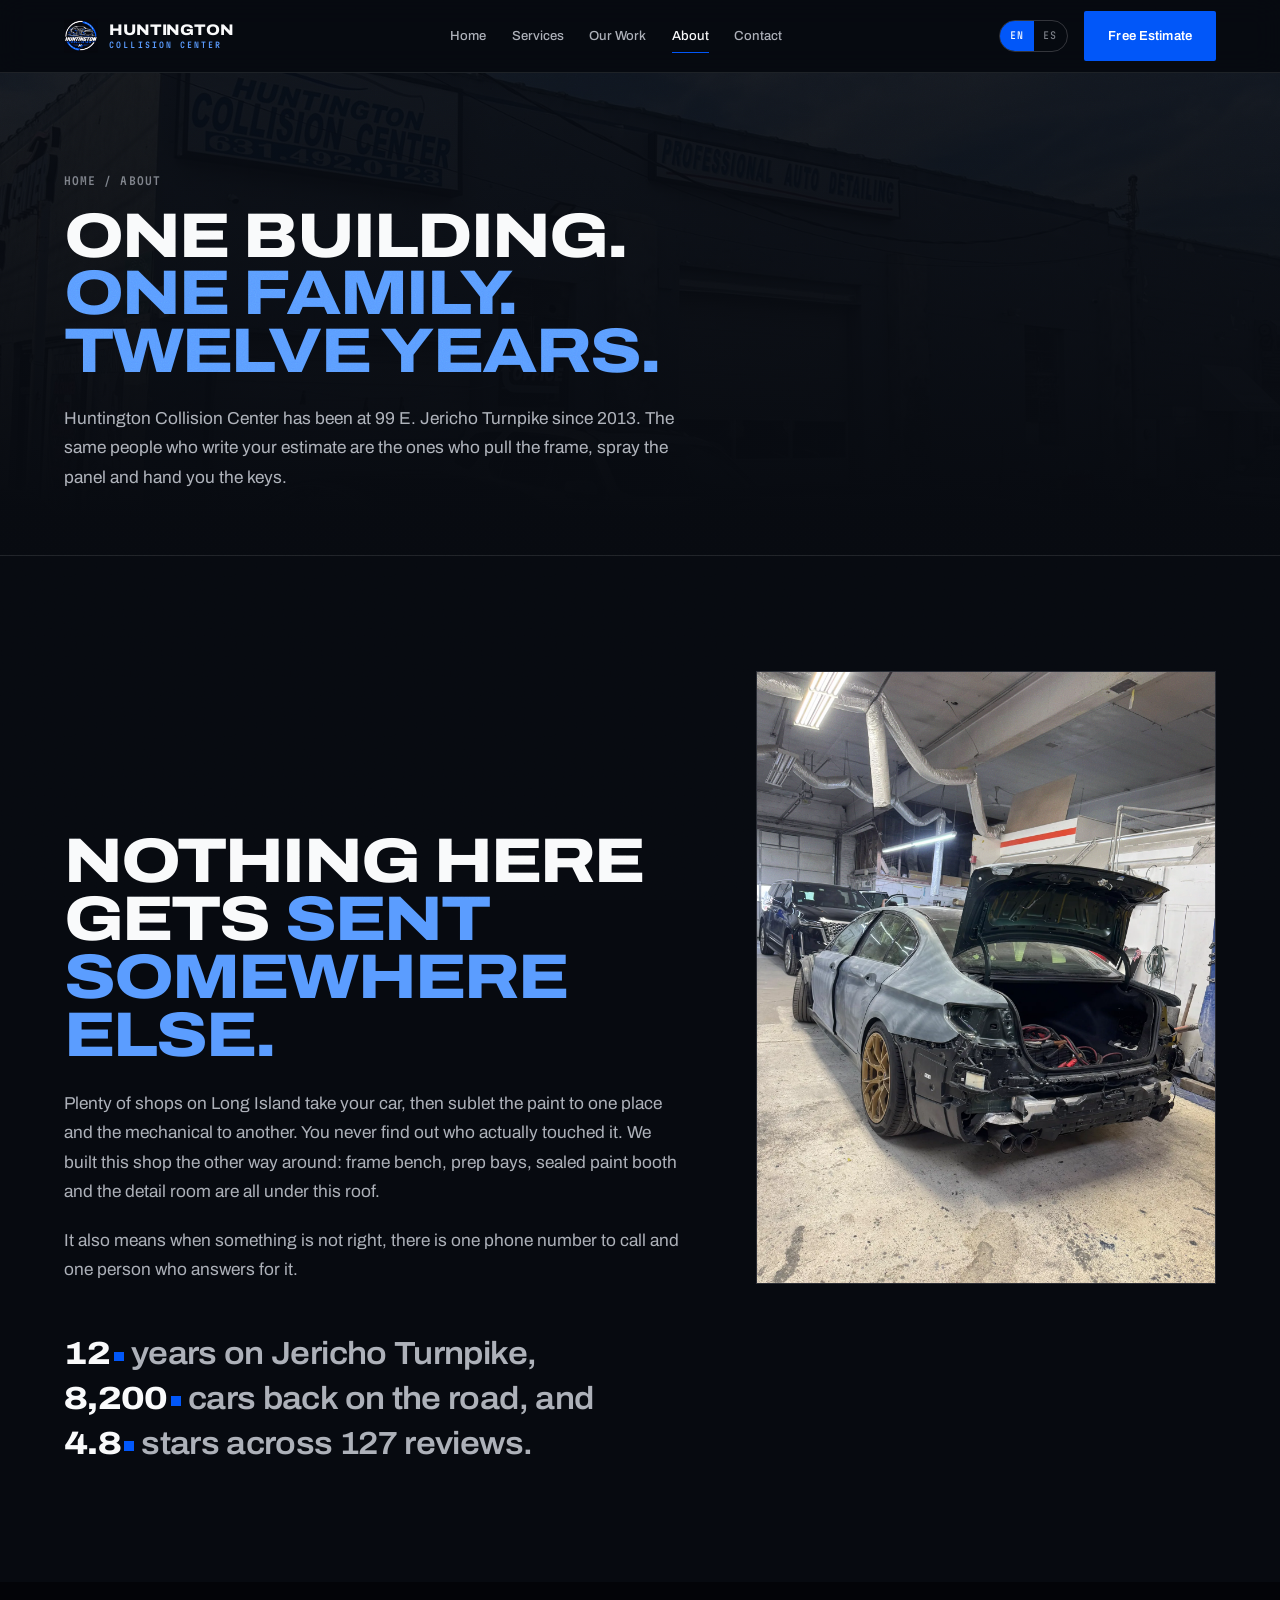
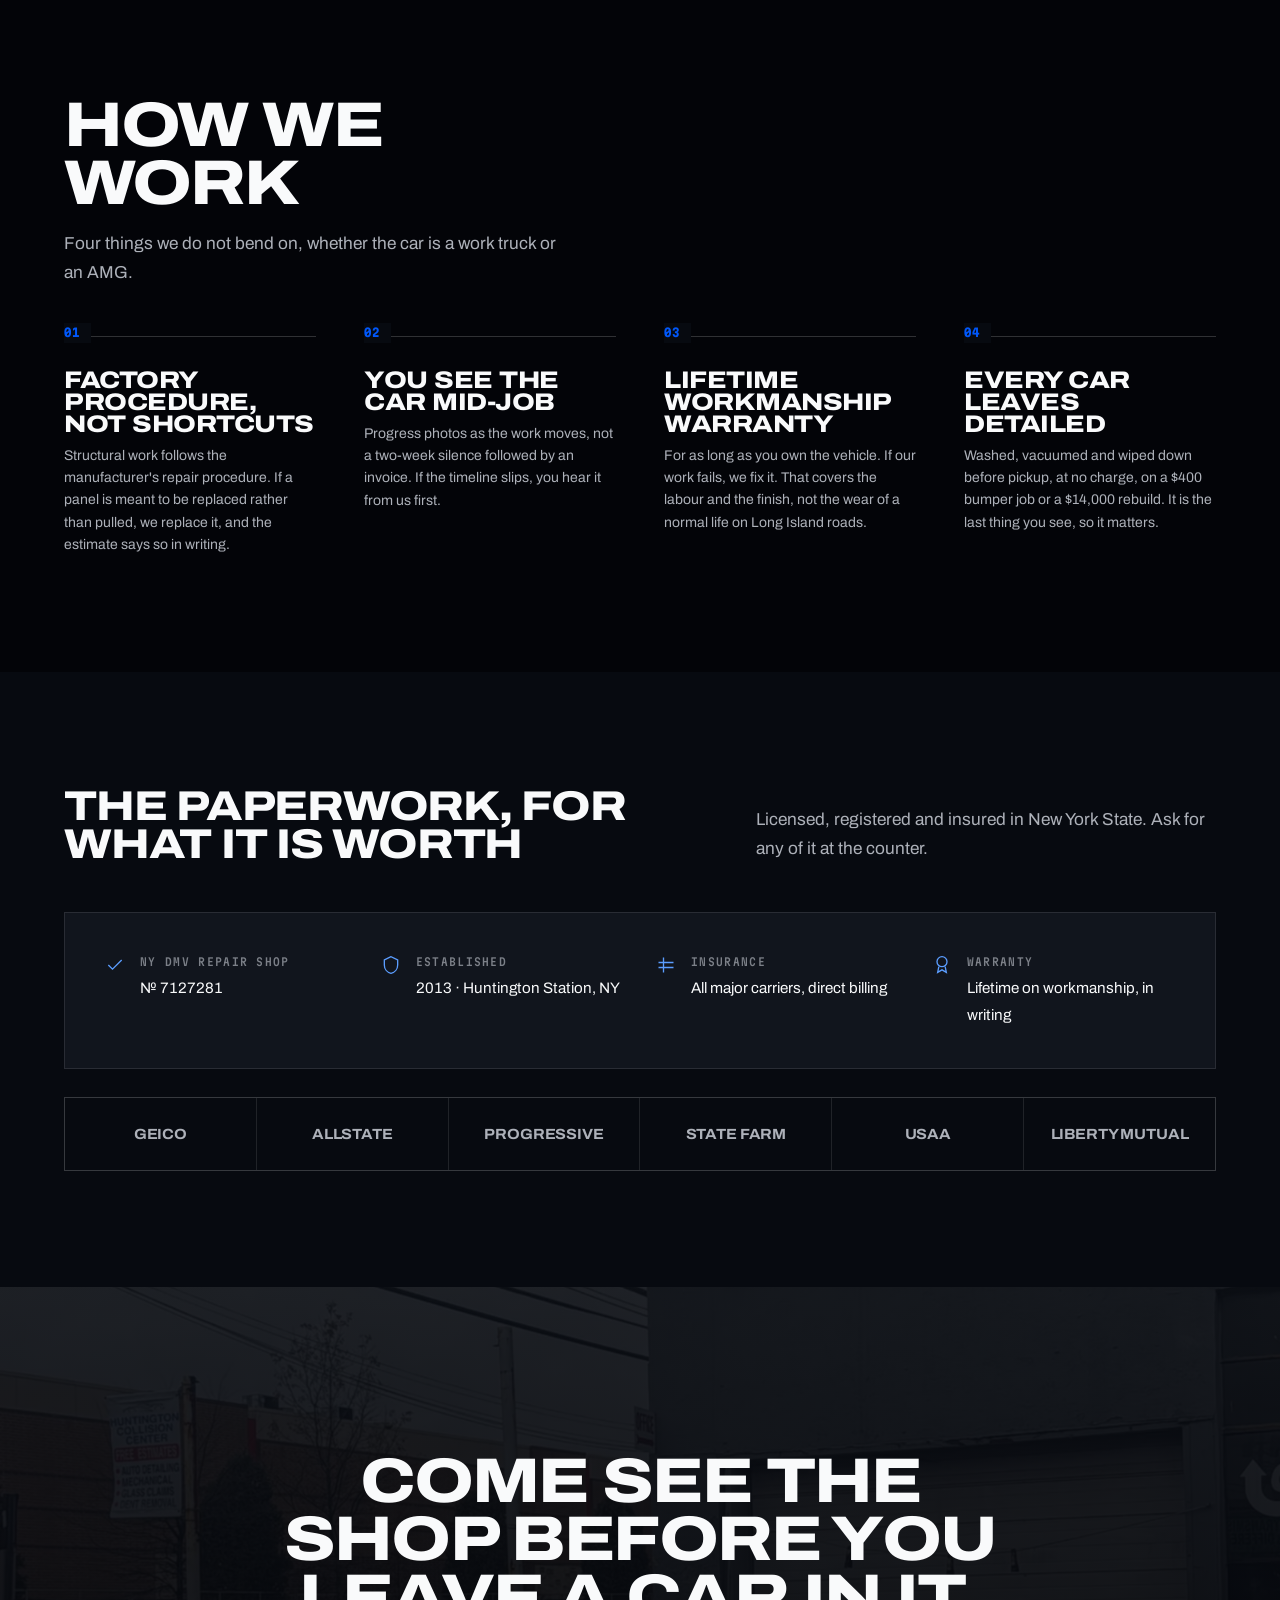
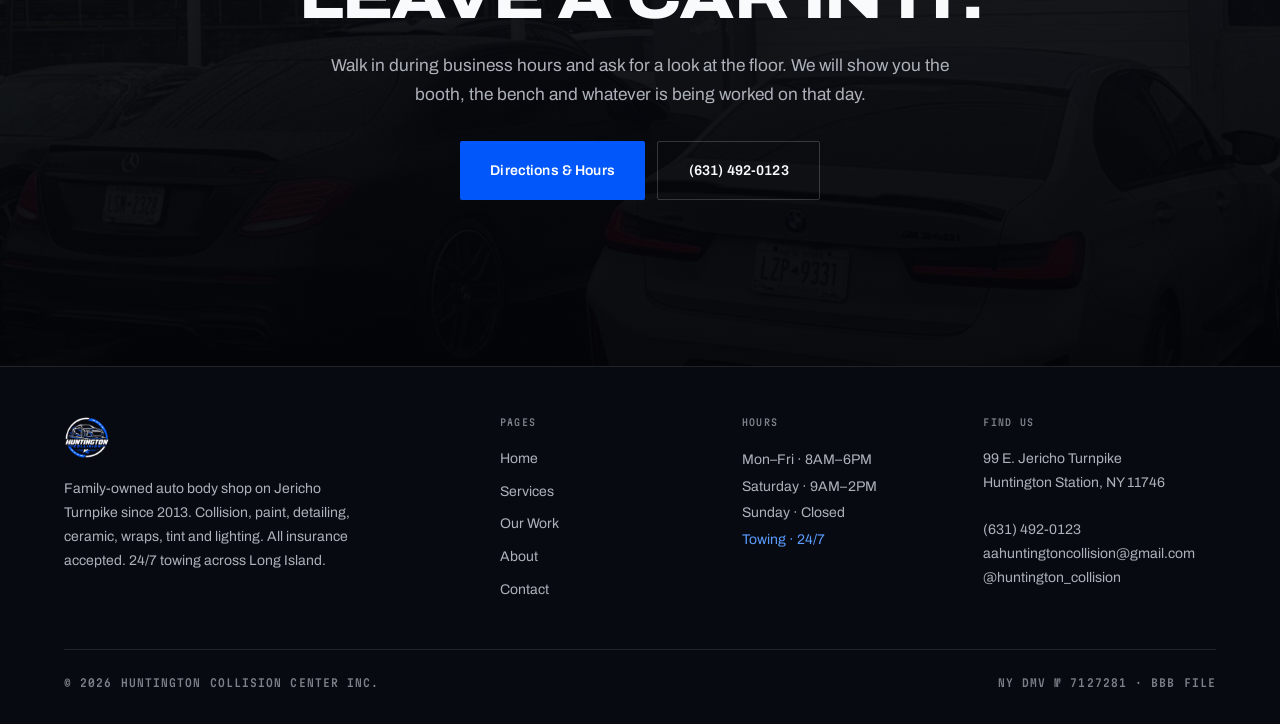
==== commit cc0b912d: "Revamp: cinematic dark redesign on the logo palette Rebuild of the editorial-magazine demo into a da" ====
--- a/about.html
+++ b/about.html
@@ -1,277 +1,359 @@
 <!DOCTYPE html>
 <html lang="en">
 <head>
-<meta charset="UTF-8" />
-<meta name="viewport" content="width=device-width, initial-scale=1.0" />
-<title>About · Huntington Collision Center · Family Owned Since 2013</title>
-<meta name="description" content="Family-owned auto body shop on Long Island. Mike Sulek and his team have been straightening Huntington's cars on Jericho Turnpike since 2013." />
-<link rel="icon" type="image/svg+xml" href="assets/brand/favicon.svg" />
-<script src="https://cdn.tailwindcss.com"></script>
+<meta charset="UTF-8">
+<meta name="viewport" content="width=device-width, initial-scale=1">
+<meta name="theme-color" content="#0A0C13">
+<title>About · Huntington Collision Center · Family-Owned Since 2013</title>
+<meta name="description" content="Family-owned auto body shop at 99 E. Jericho Turnpike, Huntington Station NY. Licensed since 2013, NY DMV 7127281. All insurance accepted, lifetime workmanship warranty, 24/7 towing.">
+<link rel="canonical" href="https://huntingtoncollision.com/about">
+<meta property="og:type" content="website">
+<meta property="og:title" content="About · Huntington Collision Center">
+<meta property="og:description" content="Twelve years on Jericho Turnpike. Same family, same building, same crew signing every panel.">
+<meta property="og:image" content="https://huntingtoncollision.com/assets/media/photo/shop-front-lot.webp">
+<link rel="icon" type="image/png" href="assets/brand/logo-180.png">
+<link rel="apple-touch-icon" href="assets/brand/logo-180.png">
+
 <link rel="preconnect" href="https://fonts.googleapis.com">
 <link rel="preconnect" href="https://fonts.gstatic.com" crossorigin>
-<link href="https://fonts.googleapis.com/css2?family=Inter:wght@300;400;500;600&family=Newsreader:ital,opsz,wght@0,6..72,200..600;1,6..72,200..600&family=DM+Serif+Display:ital@0;1&family=JetBrains+Mono:wght@300;400;500&display=swap" rel="stylesheet">
+<link href="https://fonts.googleapis.com/css2?family=Archivo:wdth,wght@62..125,100..900&family=Martian+Mono:wdth,wght@75..112.5,100..800&display=swap" rel="stylesheet">
 <link rel="stylesheet" href="assets/styles.css">
+
+<script>
+(function(){var d=document.documentElement;d.className+=' js';
+try{if(!sessionStorage.getItem('hc-seen'))d.className+=' loading';}catch(e){d.className+=' loading';}})();
+</script>
 </head>
 <body>
 
-<div class="loader">
-  <div class="loader-logo">
-    Huntington
-    <small>COLLISION · AUTO BODY QUARTERLY</small>
-  </div>
-  <div class="loader-bar"></div>
+<a class="skip" href="#main" data-en="Skip to content" data-es="Ir al contenido">Skip to content</a>
+<div class="grain" aria-hidden="true"></div>
+<div class="progress" aria-hidden="true"></div>
+
+<!-- ============ LOADER ============ -->
+<div class="loader" role="status"
+     aria-label="Loading Huntington Collision Center"
+     data-en-aria="Loading Huntington Collision Center"
+     data-es-aria="Cargando Huntington Collision Center">
+  <div class="loader-in">
+    <img class="loader-logo" src="assets/brand/logo.webp" alt="" width="138" height="138" aria-hidden="true">
+    <span class="loader-word" translate="no">Huntington Collision</span>
+    <span class="loader-bar" aria-hidden="true"><i></i></span>
+  </div>
 </div>
 
-<div class="grain"></div>
-<div class="scroll-progress"></div>
-
-<div class="hidden md:block border-b border-white/[.10]">
-  <div class="max-w-[1500px] mx-auto px-8 py-2.5 flex items-center justify-between folio">
-    <div class="flex items-center gap-7">
-      <span>Issue №142 · May 2026</span>
-      <span>·</span>
-      <span>99 E. Jericho Tpke · Huntington Station, NY</span>
-    </div>
-    <div class="flex items-center gap-6">
-      <span class="flex items-center gap-2"><span class="dot dot-live"></span><span data-en="Open · 8AM–6PM" data-es="Abierto · 8AM–6PM">Open · 8AM–6PM</span></span>
-      <a href="tel:+16314920123" class="hover:text-[var(--paper)]">(631) 492-0123</a>
-      <div class="lang-toggle flex items-center gap-1">
-        <button data-lang="en" class="px-2 py-1 hover:text-[var(--paper)]">EN</button><span class="text-white/20">/</span><button data-lang="es" class="px-2 py-1 hover:text-[var(--paper)]">ES</button>
-      </div>
-    </div>
-  </div>
-</div>
-
-<nav class="sticky top-0 z-40 backdrop-blur-md bg-[#0c0b0a]/90 border-b border-white/[.10]">
-  <div class="max-w-[1500px] mx-auto px-6 md:px-10 py-5 grid grid-cols-3 items-center gap-6">
-    <div class="hidden md:flex items-center gap-7">
+<header class="nav">
+  <div class="wrap nav-in">
+    <a href="index.html" class="brand" aria-label="Huntington Collision Center, home">
+      <img src="assets/brand/logo.webp" alt="" width="34" height="34" aria-hidden="true">
+      <span class="brand-txt" translate="no">Huntington<small>Collision Center</small></span>
+    </a>
+    <nav class="nav-links" aria-label="Main">
       <a href="index.html" class="nav-link" data-en="Home" data-es="Inicio">Home</a>
       <a href="services.html" class="nav-link" data-en="Services" data-es="Servicios">Services</a>
-      <a href="gallery.html" class="nav-link" data-en="Gallery" data-es="Galería">Gallery</a>
-    </div>
-    <a href="index.html" class="text-center col-start-1 md:col-start-2 col-span-2 md:col-span-1">
-      <span class="editorial text-2xl md:text-3xl tracking-tight">Huntington</span>
-      <span class="block folio text-[.55rem]" style="letter-spacing:.35em">COLLISION · EST. 2013</span>
-    </a>
-    <div class="hidden md:flex items-center gap-7 justify-end">
+      <a href="gallery.html" class="nav-link" data-en="Our Work" data-es="Trabajos">Our Work</a>
       <a href="about.html" class="nav-link active" data-en="About" data-es="Nosotros">About</a>
       <a href="contact.html" class="nav-link" data-en="Contact" data-es="Contacto">Contact</a>
-      <a href="#" data-open-quote class="btn btn-solid !py-2.5 !px-5 !text-[.66rem]" data-en="Estimate" data-es="Cotizar">Estimate</a>
-    </div>
-    <button id="menuBtn" class="md:hidden text-white p-2 col-start-3 justify-self-end" aria-label="Menu">
-      <svg width="22" height="22" viewBox="0 0 24 24" fill="none" stroke="currentColor" stroke-width="1.5"><line x1="3" y1="7" x2="21" y2="7"/><line x1="3" y1="12" x2="21" y2="12"/><line x1="3" y1="17" x2="21" y2="17"/></svg>
-    </button>
-  </div>
-  <div id="menuPanel" class="hidden md:hidden border-t border-white/[.10] px-6 py-5 flex flex-col gap-4">
-    <a href="index.html" class="nav-link" data-en="Home" data-es="Inicio">Home</a>
-    <a href="services.html" class="nav-link" data-en="Services" data-es="Servicios">Services</a>
-    <a href="gallery.html" class="nav-link" data-en="Gallery" data-es="Galería">Gallery</a>
-    <a href="about.html" class="nav-link active" data-en="About" data-es="Nosotros">About</a>
-    <a href="contact.html" class="nav-link" data-en="Contact" data-es="Contacto">Contact</a>
-  </div>
-</nav>
-
-<!-- HERO HEADER -->
-<section class="relative pt-20 md:pt-32 pb-16 md:pb-24 overflow-hidden">
-  <div class="absolute inset-0 spotlight"></div>
-  <div class="relative z-10 max-w-[1500px] mx-auto px-6 md:px-8">
-    <div class="reveal">
-      <div class="eyebrow" data-en="About · The shop on Jericho" data-es="Nosotros · El taller en Jericho">About · The shop on Jericho</div>
-      <h1 class="display text-5xl md:text-8xl mt-5 leading-[.95] max-w-5xl"
-          data-en="Family run. Long Island raised."
-          data-es="Familiar. De Long Island.">
-        Family run. <br/><span style="color:var(--accent)">Long Island raised.</span>
-      </h1>
-    </div>
-  </div>
-</section>
-
-<!-- STORY -->
-<section class="py-12 md:py-20 border-t border-white/[.06]">
-  <div class="max-w-[1500px] mx-auto px-6 md:px-8 grid md:grid-cols-12 gap-10 md:gap-16">
-    <div class="md:col-span-7 reveal">
-      <img src="https://images.unsplash.com/photo-1626668893632-6f3a4466d22f?auto=format&fit=crop&w=1400&q=85" alt="Auto body shop interior" class="w-full aspect-[4/3] object-cover" />
-    </div>
-    <div class="md:col-span-5 reveal">
-      <div class="mono text-[.7rem] tracking-[.24em] uppercase" style="color:var(--accent)" data-en="Our story" data-es="Nuestra historia">Our story</div>
-      <h2 class="display text-3xl md:text-4xl mt-4 leading-tight"
-          data-en="From a single bay to the busiest body shop on Jericho."
-          data-es="De un solo elevador al taller más activo de Jericho.">
-        From a single bay to the busiest body shop on Jericho.
+    </nav>
+    <div class="nav-right">
+      <div class="lang" role="group" aria-label="Language">
+        <button type="button" data-lang="en" aria-pressed="true">EN</button>
+        <button type="button" data-lang="es" aria-pressed="false">ES</button>
+      </div>
+      <a href="#" data-open-quote class="btn btn-primary" data-en="Free Estimate" data-es="Cotizar Gratis">Free Estimate</a>
+      <button type="button" id="burger" class="burger" aria-expanded="false" aria-controls="navPanel"
+              aria-label="Open menu" data-en-aria="Open menu" data-es-aria="Abrir menú">
+        <svg width="24" height="24" viewBox="0 0 24 24" fill="none" stroke="currentColor" stroke-width="1.6" aria-hidden="true"><path d="M3 6h18M3 12h18M3 18h18"/></svg>
+      </button>
+    </div>
+  </div>
+  <div id="navPanel" class="nav-panel">
+    <a href="index.html" data-en="Home" data-es="Inicio">Home</a>
+    <a href="services.html" data-en="Services" data-es="Servicios">Services</a>
+    <a href="gallery.html" data-en="Our Work" data-es="Trabajos">Our Work</a>
+    <a href="about.html" class="active" data-en="About" data-es="Nosotros">About</a>
+    <a href="contact.html" data-en="Contact" data-es="Contacto">Contact</a>
+  </div>
+</header>
+
+<main id="main">
+
+<section class="page-head">
+  <div class="page-head-media" aria-hidden="true">
+    <img src="assets/media/photo/shop-front-lot.webp" alt="" width="1600" height="2134" fetchpriority="high" decoding="async">
+  </div>
+  <div class="wrap">
+    <nav class="crumbs mono" aria-label="Breadcrumb">
+      <a href="index.html" data-en="Home" data-es="Inicio">Home</a>
+      <span aria-hidden="true">/</span>
+      <span data-en="About" data-es="Nosotros">About</span>
+    </nav>
+    <h1 class="display h-1" style="max-width:15ch">
+      <span data-en="One building." data-es="Un solo taller.">One building.</span>
+      <span class="blue" data-en="One family. Twelve years." data-es="Una familia. Doce años.">One family. Twelve years.</span>
+    </h1>
+    <p class="lede" style="margin-top:1.4rem"
+       data-en="Huntington Collision Center has been at 99 E. Jericho Turnpike since 2013. The same people who write your estimate are the ones who pull the frame, spray the panel and hand you the keys."
+       data-es="Huntington Collision Center lleva en el 99 E. Jericho Turnpike desde 2013. La misma gente que escribe tu cotización es la que endereza el chasis, pinta el panel y te entrega las llaves.">
+      Huntington Collision Center has been at 99 E. Jericho Turnpike since 2013. The same people who write your estimate are the ones who pull the frame, spray the panel and hand you the keys.
+    </p>
+  </div>
+</section>
+
+<!-- ============ HISTORIA ============ -->
+<section class="section" aria-labelledby="story-h">
+  <div class="wrap">
+    <div class="head-split rise">
+      <div>
+        <h2 id="story-h" class="display h-1" style="max-width:16ch">
+          <span data-en="Nothing here gets" data-es="Aquí nada se">Nothing here gets</span>
+          <span class="blue" data-en="sent somewhere else." data-es="manda a otro lado.">sent somewhere else.</span>
+        </h2>
+        <p class="lede" style="margin-top:1.5rem"
+           data-en="Plenty of shops on Long Island take your car, then sublet the paint to one place and the mechanical to another. You never find out who actually touched it. We built this shop the other way around: frame bench, prep bays, sealed paint booth and the detail room are all under this roof."
+           data-es="Muchos talleres en Long Island reciben tu carro y luego mandan la pintura a un lado y la mecánica a otro. Nunca te enteras de quién lo tocó. Este taller lo armamos al revés: banco de chasis, áreas de preparación, cabina de pintura sellada y sala de detallado, todo bajo este techo.">
+          Plenty of shops on Long Island take your car, then sublet the paint to one place and the mechanical to another. You never find out who actually touched it. We built this shop the other way around: frame bench, prep bays, sealed paint booth and the detail room are all under this roof.
+        </p>
+        <p class="lede" style="margin-top:1.2rem"
+           data-en="It also means when something is not right, there is one phone number to call and one person who answers for it."
+           data-es="También significa que cuando algo no queda bien, hay un solo número al que llamar y una sola persona que responde por ello.">
+          It also means when something is not right, there is one phone number to call and one person who answers for it.
+        </p>
+      </div>
+
+      <div class="tile" style="aspect-ratio:3/4">
+        <img src="assets/media/photo/m5-primer-bay.webp"
+             alt="A BMW M5 in bare primer parked under the shop lights, mid-repair" width="1600" height="2134" loading="lazy" decoding="async">
+        <span class="tile-cap" data-en="Mid-repair · the bay on a weekday" data-es="En reparación · el taller entre semana">Mid-repair · the bay on a weekday</span>
+      </div>
+    </div>
+
+    <p class="stat-line rise" style="max-width:32ch;margin-top:var(--gap-l)">
+      <span data-en-html="&lt;b class=&quot;num&quot;&gt;12&lt;/b&gt; years on Jericho Turnpike, &lt;b class=&quot;num&quot;&gt;8,200&lt;/b&gt; cars back on the road, and &lt;b class=&quot;num&quot;&gt;4.8&lt;/b&gt; stars across 127 reviews."
+            data-es-html="&lt;b class=&quot;num&quot;&gt;12&lt;/b&gt; años en Jericho Turnpike, &lt;b class=&quot;num&quot;&gt;8,200&lt;/b&gt; carros de vuelta en la calle, y &lt;b class=&quot;num&quot;&gt;4.8&lt;/b&gt; estrellas en 127 reseñas."><b class="num">12</b> years on Jericho Turnpike, <b class="num">8,200</b> cars back on the road, and <b class="num">4.8</b> stars across 127 reviews.</span>
+    </p>
+  </div>
+</section>
+
+<!-- ============ CÓMO TRABAJAMOS ============ -->
+<section class="section" style="background:var(--void-deep)" aria-labelledby="how-h">
+  <div class="wrap">
+    <div class="head rise">
+      <h2 id="how-h" class="display h-1" data-en="How we work" data-es="Cómo trabajamos">How we work</h2>
+      <p class="lede"
+         data-en="Four things we do not bend on, whether the car is a work truck or an AMG."
+         data-es="Cuatro cosas que no negociamos, sea el carro una camioneta de trabajo o un AMG.">
+        Four things we do not bend on, whether the car is a work truck or an AMG.
+      </p>
+    </div>
+
+    <div class="steps rise-kids">
+      <div class="step" style="counter-increment:none">
+        <h3 class="display h-3" data-en="Factory procedure, not shortcuts" data-es="Procedimiento de fábrica, sin atajos">Factory procedure, not shortcuts</h3>
+        <p data-en="Structural work follows the manufacturer's repair procedure. If a panel is meant to be replaced rather than pulled, we replace it, and the estimate says so in writing." data-es="El trabajo estructural sigue el procedimiento de reparación del fabricante. Si un panel debe cambiarse en vez de enderezarse, lo cambiamos, y la cotización lo dice por escrito.">Structural work follows the manufacturer's repair procedure. If a panel is meant to be replaced rather than pulled, we replace it, and the estimate says so in writing.</p>
+      </div>
+      <div class="step" style="counter-increment:none">
+        <h3 class="display h-3" data-en="You see the car mid-job" data-es="Ves el carro a medio trabajo">You see the car mid-job</h3>
+        <p data-en="Progress photos as the work moves, not a two-week silence followed by an invoice. If the timeline slips, you hear it from us first." data-es="Fotos del avance conforme avanza el trabajo, no dos semanas de silencio y luego una factura. Si el tiempo se alarga, te enteras por nosotros primero.">Progress photos as the work moves, not a two-week silence followed by an invoice. If the timeline slips, you hear it from us first.</p>
+      </div>
+      <div class="step" style="counter-increment:none">
+        <h3 class="display h-3" data-en="Lifetime workmanship warranty" data-es="Garantía de por vida en mano de obra">Lifetime workmanship warranty</h3>
+        <p data-en="For as long as you own the vehicle. If our work fails, we fix it. That covers the labour and the finish, not the wear of a normal life on Long Island roads." data-es="Mientras seas dueño del vehículo. Si nuestro trabajo falla, lo arreglamos. Cubre la mano de obra y el acabado, no el desgaste normal de las carreteras de Long Island.">For as long as you own the vehicle. If our work fails, we fix it. That covers the labour and the finish, not the wear of a normal life on Long Island roads.</p>
+      </div>
+      <div class="step" style="counter-increment:none">
+        <h3 class="display h-3" data-en="Every car leaves detailed" data-es="Cada carro sale detallado">Every car leaves detailed</h3>
+        <p data-en="Washed, vacuumed and wiped down before pickup, at no charge, on a $400 bumper job or a $14,000 rebuild. It is the last thing you see, so it matters." data-es="Lavado, aspirado y repasado antes de la entrega, sin cargo, sea un bumper de $400 o una reconstrucción de $14,000. Es lo último que ves, así que importa.">Washed, vacuumed and wiped down before pickup, at no charge, on a $400 bumper job or a $14,000 rebuild. It is the last thing you see, so it matters.</p>
+      </div>
+    </div>
+  </div>
+</section>
+
+<!-- ============ CREDENCIALES ============ -->
+<section class="section" aria-labelledby="cred-h">
+  <div class="wrap">
+    <div class="head-split rise">
+      <h2 id="cred-h" class="display h-2" data-en="The paperwork, for what it is worth" data-es="Los papeles, por lo que valen">The paperwork, for what it is worth</h2>
+      <p class="lede"
+         data-en="Licensed, registered and insured in New York State. Ask for any of it at the counter."
+         data-es="Licenciados, registrados y asegurados en el estado de Nueva York. Pide cualquiera de estos en el mostrador.">
+        Licensed, registered and insured in New York State. Ask for any of it at the counter.
+      </p>
+    </div>
+
+    <div class="panel rise">
+      <div class="info-list" style="grid-template-columns:repeat(auto-fit,minmax(min(100%,240px),1fr));display:grid;gap:2rem">
+        <div class="info-item">
+          <svg width="20" height="20" viewBox="0 0 24 24" fill="none" stroke="currentColor" stroke-width="1.6" aria-hidden="true"><path d="M20 6 9 17l-5-5"/></svg>
+          <div>
+            <b data-en="NY DMV Repair Shop" data-es="Taller Registrado NY DMV">NY DMV Repair Shop</b>
+            <span class="num" translate="no">№ 7127281</span>
+          </div>
+        </div>
+        <div class="info-item">
+          <svg width="20" height="20" viewBox="0 0 24 24" fill="none" stroke="currentColor" stroke-width="1.6" aria-hidden="true"><path d="M12 2 4 6v6c0 5 3.4 9 8 10 4.6-1 8-5 8-10V6z"/></svg>
+          <div>
+            <b data-en="Established" data-es="Establecido">Established</b>
+            <span class="num">2013 · Huntington Station, NY</span>
+          </div>
+        </div>
+        <div class="info-item">
+          <svg width="20" height="20" viewBox="0 0 24 24" fill="none" stroke="currentColor" stroke-width="1.6" aria-hidden="true"><path d="M3 9h18M3 15h18M9 3v18"/></svg>
+          <div>
+            <b data-en="Insurance" data-es="Seguros">Insurance</b>
+            <span data-en="All major carriers, direct billing" data-es="Todas las aseguradoras grandes, facturación directa">All major carriers, direct billing</span>
+          </div>
+        </div>
+        <div class="info-item">
+          <svg width="20" height="20" viewBox="0 0 24 24" fill="none" stroke="currentColor" stroke-width="1.6" aria-hidden="true"><circle cx="12" cy="8" r="6"/><path d="m8.2 13.9-1.4 7 5.2-3.1 5.2 3.1-1.4-7"/></svg>
+          <div>
+            <b data-en="Warranty" data-es="Garantía">Warranty</b>
+            <span data-en="Lifetime on workmanship, in writing" data-es="De por vida en mano de obra, por escrito">Lifetime on workmanship, in writing</span>
+          </div>
+        </div>
+      </div>
+    </div>
+
+    <div class="carriers rise" translate="no" style="margin-top:var(--gap-m)">
+      <div>GEICO</div><div>Allstate</div><div>Progressive</div>
+      <div>State Farm</div><div>USAA</div><div>Liberty Mutual</div>
+    </div>
+  </div>
+</section>
+
+<!-- ============ CIERRE ============ -->
+<section class="section-lg closer">
+  <div class="closer-media" aria-hidden="true">
+    <img src="assets/media/photo/shop-sign.webp" alt="" width="1600" height="2844" loading="lazy" decoding="async">
+  </div>
+  <div class="wrap-tight" style="text-align:center">
+    <div class="rise">
+      <h2 class="display h-1" style="max-width:18ch;margin-inline:auto">
+        <span data-en="Come see the shop before you leave a car in it." data-es="Ven a ver el taller antes de dejar un carro en él.">Come see the shop before you leave a car in it.</span>
       </h2>
-      <div class="mt-6 space-y-4 text-white/70 leading-relaxed">
-        <p data-en="Mike Sulek opened Huntington Collision in 2013 with one frame rack, one paint gun and a deal with a friend's tow yard. He'd been working bodies on Long Island for fifteen years already — the deal was simple: take care of the car, take care of the customer, and pay the rent." data-es="Mike Sulek abrió Huntington Collision en 2013 con un solo rack de chasis, una pistola de pintura y un trato con la grúa de un amigo. Ya llevaba quince años trabajando carrocería en Long Island — el trato era simple: cuida el auto, cuida al cliente y paga la renta.">
-          Mike Sulek opened Huntington Collision in 2013 with one frame rack, one paint gun and a deal with a friend's tow yard. He'd been working bodies on Long Island for fifteen years already — the deal was simple: take care of the car, take care of the customer, and pay the rent.
+      <p class="lede" style="margin:1.5rem auto 0"
+         data-en="Walk in during business hours and ask for a look at the floor. We will show you the booth, the bench and whatever is being worked on that day."
+         data-es="Pásate en horario de trabajo y pide ver el taller. Te mostramos la cabina, el banco y lo que se esté trabajando ese día.">
+        Walk in during business hours and ask for a look at the floor. We will show you the booth, the bench and whatever is being worked on that day.
+      </p>
+      <div class="hero-cta" style="justify-content:center">
+        <a href="contact.html" class="btn btn-primary btn-lg" data-en="Directions &amp; Hours" data-es="Cómo Llegar y Horario">Directions &amp; Hours</a>
+        <a href="tel:+16314920123" class="btn btn-ghost btn-lg num">(631)&nbsp;492-0123</a>
+      </div>
+    </div>
+  </div>
+</section>
+
+</main>
+
+<footer class="foot">
+  <div class="wrap">
+    <div class="foot-grid">
+      <div>
+        <img class="foot-logo" src="assets/brand/logo.webp" alt="Huntington Collision Center" width="46" height="46">
+        <p class="dim" style="font-size:.875rem;max-width:38ch;line-height:1.7"
+           data-en="Family-owned auto body shop on Jericho Turnpike since 2013. Collision, paint, detailing, ceramic, wraps, tint and lighting. All insurance accepted. 24/7 towing across Long Island."
+           data-es="Taller de carrocería familiar en Jericho Turnpike desde 2013. Colisión, pintura, detallado, cerámico, vinilos, polarizado e iluminación. Todos los seguros aceptados. Grúa 24/7 en Long Island.">
+          Family-owned auto body shop on Jericho Turnpike since 2013. Collision, paint, detailing, ceramic, wraps, tint and lighting. All insurance accepted. 24/7 towing across Long Island.
         </p>
-        <p data-en="Twelve years later we still answer the phone, still write estimates by hand on the first visit, and still hand the keys back with the car detailed. Some things you don't outgrow." data-es="Doce años después seguimos contestando el teléfono, seguimos escribiendo cotizaciones a mano en la primera visita y seguimos entregando el auto detallado. Algunas cosas no se cambian.">
-          Twelve years later we still answer the phone, still write estimates by hand on the first visit, and still hand the keys back with the car detailed. Some things you don't outgrow.
+      </div>
+      <nav aria-label="Footer">
+        <h3 data-en="Pages" data-es="Páginas">Pages</h3>
+        <div class="foot-links">
+          <a href="index.html" data-en="Home" data-es="Inicio">Home</a>
+          <a href="services.html" data-en="Services" data-es="Servicios">Services</a>
+          <a href="gallery.html" data-en="Our Work" data-es="Trabajos">Our Work</a>
+          <a href="about.html" data-en="About" data-es="Nosotros">About</a>
+          <a href="contact.html" data-en="Contact" data-es="Contacto">Contact</a>
+        </div>
+      </nav>
+      <div>
+        <h3 data-en="Hours" data-es="Horario">Hours</h3>
+        <p class="dim" style="font-size:.875rem;line-height:1.9">
+          <span data-en="Mon–Fri · 8AM–6PM" data-es="Lun–Vie · 8AM–6PM">Mon–Fri · 8AM–6PM</span><br>
+          <span data-en="Saturday · 9AM–2PM" data-es="Sábado · 9AM–2PM">Saturday · 9AM–2PM</span><br>
+          <span data-en="Sunday · Closed" data-es="Domingo · Cerrado">Sunday · Closed</span><br>
+          <span class="blue" data-en="Towing · 24/7" data-es="Grúa · 24/7">Towing · 24/7</span>
         </p>
       </div>
-    </div>
-  </div>
-</section>
-
-<!-- VALUES -->
-<section class="py-20 md:py-28 border-t border-white/[.06] bg-[#0a0a0a]">
-  <div class="max-w-[1500px] mx-auto px-6 md:px-8">
-    <div class="reveal mb-12">
-      <div class="eyebrow" data-en="How we work" data-es="Cómo trabajamos">How we work</div>
-      <h2 class="display text-4xl md:text-6xl mt-4 max-w-3xl"
-          data-en="Four things we don't compromise on."
-          data-es="Cuatro cosas en las que no transigimos.">
-        Four things we don't compromise on.
-      </h2>
-    </div>
-    <div class="grid md:grid-cols-2 lg:grid-cols-4 gap-5 reveal-stagger">
-      <div class="card p-7">
-        <div class="step-num">01</div>
-        <div class="chrome-rule my-4"></div>
-        <h3 class="display text-xl mb-3" data-en="OEM-spec repair" data-es="Reparación OEM">OEM-spec repair</h3>
-        <p class="text-white/65 text-sm leading-relaxed" data-en="We follow the manufacturer's procedures, not the shortcut. Welds, sealers, primers — all to spec." data-es="Seguimos los procedimientos del fabricante, no el atajo. Soldaduras, selladores, primers — todo a especificación.">We follow the manufacturer's procedures, not the shortcut. Welds, sealers, primers — all to spec.</p>
-      </div>
-      <div class="card p-7">
-        <div class="step-num">02</div>
-        <div class="chrome-rule my-4"></div>
-        <h3 class="display text-xl mb-3" data-en="Honest estimate" data-es="Cotización honesta">Honest estimate</h3>
-        <p class="text-white/65 text-sm leading-relaxed" data-en="The number we write on day one is the number you pay on day done. If something changes mid-job, you hear from us first." data-es="El número que escribimos al inicio es el que pagas al final. Si algo cambia, te llamamos primero.">The number we write on day one is the number you pay on day done. If something changes mid-job, you hear from us first.</p>
-      </div>
-      <div class="card p-7">
-        <div class="step-num">03</div>
-        <div class="chrome-rule my-4"></div>
-        <h3 class="display text-xl mb-3" data-en="Direct with insurance" data-es="Directo con seguros">Direct with insurance</h3>
-        <p class="text-white/65 text-sm leading-relaxed" data-en="GEICO, Allstate, Progressive, State Farm, USAA, Liberty, Geico, Travelers — we file the photos and write the supplements ourselves." data-es="GEICO, Allstate, Progressive, State Farm, USAA, Liberty, Travelers — nosotros mandamos fotos y suplementos.">GEICO, Allstate, Progressive, State Farm, USAA, Liberty, Travelers — we file the photos and write the supplements ourselves.</p>
-      </div>
-      <div class="card p-7">
-        <div class="step-num">04</div>
-        <div class="chrome-rule my-4"></div>
-        <h3 class="display text-xl mb-3" data-en="Lifetime warranty" data-es="Garantía de por vida">Lifetime warranty</h3>
-        <p class="text-white/65 text-sm leading-relaxed" data-en="Workmanship on collision repairs is guaranteed for as long as you own the vehicle. We mean it." data-es="La mano de obra en reparaciones está garantizada mientras seas dueño del auto. Lo decimos en serio.">Workmanship on collision repairs is guaranteed for as long as you own the vehicle. We mean it.</p>
-      </div>
-    </div>
-  </div>
-</section>
-
-<!-- TEAM -->
-<section class="py-20 md:py-28 border-t border-white/[.06]">
-  <div class="max-w-[1500px] mx-auto px-6 md:px-8">
-    <div class="reveal mb-12">
-      <div class="eyebrow" data-en="The crew" data-es="El equipo">The crew</div>
-      <h2 class="display text-4xl md:text-6xl mt-4" data-en="The same faces, every visit." data-es="Las mismas caras, cada visita.">The same faces, every visit.</h2>
-    </div>
-    <div class="grid md:grid-cols-3 gap-6 md:gap-8 reveal-stagger">
-      <div class="card">
-        <div class="aspect-[3/4] bg-[#141416] overflow-hidden">
-          <img src="https://images.unsplash.com/photo-1568602471122-7832951cc4c5?auto=format&fit=crop&w=900&q=85" alt="Mike Sulek" class="w-full h-full object-cover" style="filter:grayscale(.4) contrast(1.05);" />
-        </div>
-        <div class="p-6">
-          <div class="mono text-[.66rem] tracking-[.22em] uppercase text-white/40" data-en="Owner · Founder" data-es="Dueño · Fundador">Owner · Founder</div>
-          <h3 class="display text-2xl mt-2">Mike Sulek</h3>
-          <p class="text-white/60 text-sm mt-3 leading-relaxed" data-en="Frame and structural. Twenty-seven years in body work — fifteen of them on Jericho." data-es="Chasis y estructura. Veintisiete años en carrocería — quince de ellos en Jericho.">Frame and structural. Twenty-seven years in body work — fifteen of them on Jericho.</p>
-        </div>
-      </div>
-      <div class="card">
-        <div class="aspect-[3/4] bg-[#141416] overflow-hidden">
-          <img src="https://images.unsplash.com/photo-1500648767791-00dcc994a43e?auto=format&fit=crop&w=900&q=85" alt="Paint tech" class="w-full h-full object-cover" style="filter:grayscale(.4) contrast(1.05);" />
-        </div>
-        <div class="p-6">
-          <div class="mono text-[.66rem] tracking-[.22em] uppercase text-white/40" data-en="Lead Painter" data-es="Pintor Jefe">Lead Painter</div>
-          <h3 class="display text-2xl mt-2">Carlos M.</h3>
-          <p class="text-white/60 text-sm mt-3 leading-relaxed" data-en="PPG-certified, color match wizard. Has blended panels on every major German marque." data-es="Certificado PPG, mago del color. Ha mezclado paneles en todas las marcas alemanas grandes.">PPG-certified, color match wizard. Has blended panels on every major German marque.</p>
-        </div>
-      </div>
-      <div class="card">
-        <div class="aspect-[3/4] bg-[#141416] overflow-hidden">
-          <img src="https://images.unsplash.com/photo-1507591064344-4c6ce005b128?auto=format&fit=crop&w=900&q=85" alt="Detail tech" class="w-full h-full object-cover" style="filter:grayscale(.4) contrast(1.05);" />
-        </div>
-        <div class="p-6">
-          <div class="mono text-[.66rem] tracking-[.22em] uppercase text-white/40" data-en="Detail & Coating" data-es="Detallado y Cerámico">Detail & Coating</div>
-          <h3 class="display text-2xl mt-2">Anthony R.</h3>
-          <p class="text-white/60 text-sm mt-3 leading-relaxed" data-en="Paint correction and ceramic specialist. Detail certifications from Gtechniq, IGL and CarPro." data-es="Especialista en corrección y cerámico. Certificaciones de Gtechniq, IGL y CarPro.">Paint correction and ceramic specialist. Detail certifications from Gtechniq, IGL and CarPro.</p>
-        </div>
-      </div>
-    </div>
-  </div>
-</section>
-
-<!-- NUMBERS -->
-<section class="py-20 md:py-28 border-t border-white/[.06] bg-[#0a0a0a]">
-  <div class="max-w-[1500px] mx-auto px-6 md:px-8">
-    <div class="reveal mb-12 md:mb-16">
-      <div class="eyebrow" data-en="By the numbers" data-es="En números">By the numbers</div>
-      <h2 class="display text-4xl md:text-6xl mt-4" data-en="A decade on Jericho." data-es="Una década en Jericho.">A decade on Jericho.</h2>
-    </div>
-    <div class="grid grid-cols-2 md:grid-cols-4 gap-8 md:gap-12 reveal-stagger">
       <div>
-        <div class="display text-5xl md:text-7xl">12<span style="color:var(--accent)">y</span></div>
-        <div class="eyebrow mt-3" data-en="On Jericho Turnpike" data-es="En Jericho Turnpike">On Jericho Turnpike</div>
-      </div>
-      <div>
-        <div class="display text-5xl md:text-7xl">8,200<span style="color:var(--accent)">+</span></div>
-        <div class="eyebrow mt-3" data-en="Cars repaired" data-es="Autos reparados">Cars repaired</div>
-      </div>
-      <div>
-        <div class="display text-5xl md:text-7xl">4.8<span style="color:var(--accent)">★</span></div>
-        <div class="eyebrow mt-3" data-en="127 reviews" data-es="127 reseñas">127 reviews</div>
-      </div>
-      <div>
-        <div class="display text-5xl md:text-7xl">24/7</div>
-        <div class="eyebrow mt-3" data-en="Tow service" data-es="Servicio de grúa">Tow service</div>
-      </div>
-    </div>
-  </div>
-</section>
-
-<!-- CTA -->
-<section class="py-20 md:py-32 border-t border-white/[.06]">
-  <div class="max-w-3xl mx-auto px-6 text-center reveal">
-    <div class="eyebrow" data-en="Come say hi" data-es="Pásate a saludar">Come say hi</div>
-    <h2 class="display text-4xl md:text-6xl mt-4" data-en="The garage is open. So is the coffee." data-es="El taller está abierto. El café también.">The garage is open. So is the coffee.</h2>
-    <p class="mt-5 text-white/70" data-en="Walk-ins welcome. Estimates always free." data-es="Sin cita necesaria. Cotización siempre gratis.">Walk-ins welcome. Estimates always free.</p>
-    <div class="mt-8 flex flex-col sm:flex-row gap-3 justify-center">
-      <a href="contact.html" class="btn btn-solid" data-en="Plan your visit" data-es="Visítanos">Plan your visit</a>
-      <a href="tel:+16314920123" class="btn btn-line">(631) 492-0123</a>
-    </div>
-  </div>
-</section>
-
-<footer class="border-t border-white/[.06] py-14">
-  <div class="max-w-[1500px] mx-auto px-6 md:px-8 flex flex-col md:flex-row items-start md:items-center justify-between gap-4">
-    <div class="flex items-center gap-3">
-      <span class="display text-2xl">Huntington<span style="color:var(--accent)">.</span></span>
-      <span class="mono text-[.66rem] tracking-[.2em] uppercase text-white/40">© <span data-year></span></span>
-    </div>
-    <div class="flex items-center gap-6 text-sm text-white/60">
-      <a href="index.html" class="hover:text-white" data-en="Home" data-es="Inicio">Home</a>
-      <a href="services.html" class="hover:text-white" data-en="Services" data-es="Servicios">Services</a>
-      <a href="gallery.html" class="hover:text-white" data-en="Gallery" data-es="Galería">Gallery</a>
-      <a href="contact.html" class="hover:text-white" data-en="Contact" data-es="Contacto">Contact</a>
+        <h3 data-en="Find us" data-es="Encuéntranos">Find us</h3>
+        <address>
+          <a href="https://maps.google.com/?q=99+E+Jericho+Turnpike+Huntington+Station+NY+11746" target="_blank" rel="noopener">
+            99 E. Jericho Turnpike<br>Huntington Station, NY 11746
+          </a><br><br>
+          <a href="tel:+16314920123" class="num">(631) 492-0123</a><br>
+          <a href="mailto:aahuntingtoncollision@gmail.com">aahuntingtoncollision@gmail.com</a><br>
+          <a href="https://www.instagram.com/huntington_collision/" target="_blank" rel="noopener" translate="no">@huntington_collision</a>
+        </address>
+      </div>
+    </div>
+    <div class="foot-base">
+      <span class="mono">© <span data-year>2026</span> Huntington Collision Center Inc.</span>
+      <span class="mono" translate="no">NY DMV № 7127281 · BBB File</span>
     </div>
   </div>
 </footer>
 
 <div class="mobile-cta">
-  <a href="tel:+16314920123" class="btn-solid">Call</a>
-  <a href="contact.html" class="btn-line border border-white/15 text-white" data-en="Visit" data-es="Visítanos">Visit</a>
+  <a href="tel:+16314920123">
+    <svg width="15" height="15" viewBox="0 0 24 24" fill="none" stroke="currentColor" stroke-width="1.9" aria-hidden="true"><path d="M22 16.9v3a2 2 0 0 1-2.2 2 19.8 19.8 0 0 1-8.6-3.1 19.5 19.5 0 0 1-6-6A19.8 19.8 0 0 1 2.1 4.2 2 2 0 0 1 4.1 2h3a2 2 0 0 1 2 1.7c.1 1 .4 1.9.7 2.8a2 2 0 0 1-.5 2.1L8.1 9.9a16 16 0 0 0 6 6l1.3-1.3a2 2 0 0 1 2.1-.4c.9.3 1.8.6 2.8.7a2 2 0 0 1 1.7 2z"/></svg>
+    <span data-en="Call" data-es="Llamar">Call</span>
+  </a>
+  <a href="#" data-open-quote data-en="Free Estimate" data-es="Cotizar Gratis">Free Estimate</a>
 </div>
 
-<div id="quoteModal" class="modal-bg">
+<div id="quoteModal" class="modal" role="dialog" aria-modal="true" aria-labelledby="modal-h" aria-hidden="true">
   <div class="modal-card">
-    <button class="modal-close" data-close-quote>×</button>
-    <div class="eyebrow" data-en="Free estimate" data-es="Cotización gratis">Free estimate</div>
-    <h3 class="display text-2xl mt-3 mb-6" data-en="Send a few photos. We'll take it from there." data-es="Envía unas fotos. Nosotros nos encargamos.">Send a few photos. We'll take it from there.</h3>
-    <form data-fake class="space-y-5">
-      <div><span class="label" data-en="Name" data-es="Nombre">Name</span><input class="input" required /></div>
-      <div class="grid grid-cols-2 gap-5">
-        <div><span class="label" data-en="Phone" data-es="Teléfono">Phone</span><input class="input" type="tel" required /></div>
-        <div><span class="label" data-en="Vehicle" data-es="Vehículo">Vehicle</span><input class="input" /></div>
-      </div>
-      <div><span class="label" data-en="What happened" data-es="Qué pasó">What happened</span><textarea class="input" rows="3"></textarea></div>
-      <button class="btn btn-solid w-full" data-en="Send" data-es="Enviar">Send</button>
-      <div data-form-result class="hidden text-[var(--accent-2)] text-sm mono tracking-wide pt-2"></div>
+    <div class="modal-head">
+      <button type="button" class="modal-close" data-close-quote aria-label="Close" data-en-aria="Close" data-es-aria="Cerrar">
+        <svg width="20" height="20" viewBox="0 0 24 24" fill="none" stroke="currentColor" stroke-width="1.7" aria-hidden="true"><path d="M18 6 6 18M6 6l12 12"/></svg>
+      </button>
+      <h2 id="modal-h" class="display h-3" data-en="Free estimate, same day" data-es="Cotización gratis, el mismo día">Free estimate, same day</h2>
+      <p class="form-note" style="margin-top:.6rem"
+         data-en="Tell us what happened. We’ll call you back within one business hour. If it’s urgent, just ring (631) 492-0123."
+         data-es="Cuéntanos qué pasó. Te llamamos en menos de una hora hábil. Si es urgente, marca el (631) 492-0123.">
+        Tell us what happened. We’ll call you back within one business hour. If it’s urgent, just ring (631) 492-0123.
+      </p>
+    </div>
+    <form data-demo novalidate>
+      <label class="field">
+        <span class="field-label" data-en="Name" data-es="Nombre">Name</span>
+        <input class="input" name="name" type="text" autocomplete="name" required
+               placeholder="Jane Doe…" data-en-ph="Jane Doe…" data-es-ph="Juana Pérez…">
+        <span class="err" data-err-for="name" role="alert" hidden></span>
+      </label>
+      <div class="field-row">
+        <label class="field">
+          <span class="field-label" data-en="Phone" data-es="Teléfono">Phone</span>
+          <input class="input num" name="phone" type="tel" inputmode="tel" autocomplete="tel" required
+                 spellcheck="false" placeholder="(631) 555-0142…">
+          <span class="err" data-err-for="phone" role="alert" hidden></span>
+        </label>
+        <label class="field">
+          <span class="field-label" data-en="Vehicle" data-es="Vehículo">Vehicle</span>
+          <input class="input" name="vehicle" type="text" autocomplete="off" spellcheck="false"
+                 placeholder="2019 BMW 540i…">
+        </label>
+      </div>
+      <label class="field">
+        <span class="field-label" data-en="What happened" data-es="Qué pasó">What happened</span>
+        <textarea class="input" name="detail" rows="3"
+                  placeholder="Rear-ended on Jericho, bumper and trunk…"
+                  data-en-ph="Rear-ended on Jericho, bumper and trunk…"
+                  data-es-ph="Me chocaron por atrás en Jericho, bumper y baúl…"></textarea>
+      </label>
+      <button type="submit" class="btn btn-primary btn-lg" style="width:100%"
+              data-en="Send &amp; Get My Estimate" data-es="Enviar y Recibir Cotización">Send &amp; Get My Estimate</button>
+      <div class="form-msg" data-form-msg role="status" aria-live="polite" hidden></div>
+      <p class="form-note" style="margin-top:1rem"
+         data-en="Demo form: it doesn’t send yet. Call (631) 492-0123 to reach the shop today."
+         data-es="Formulario de demostración: todavía no envía. Llama al (631) 492-0123 para hablar con el taller hoy.">
+        Demo form: it doesn’t send yet. Call (631) 492-0123 to reach the shop today.
+      </p>
     </form>
   </div>
 </div>
 
-<script src="assets/app.js"></script>
+<script src="assets/app.js" defer></script>
 </body>
 </html>
--- a/assets/styles.css
+++ b/assets/styles.css
@@ -1,177 +1,1127 @@
-/* Huntington Collision — Editorial Auto Magazine */
-:root{
-  --bg:#0c0b0a;
-  --bg-1:#15130f;
-  --bg-2:#1d1a15;
-  --paper:#ebe3d3;
-  --paper-2:#c8bfac;
-  --line:rgba(235,227,211,.10);
-  --line-2:rgba(235,227,211,.22);
-  --line-h:rgba(235,227,211,.45);
-  --text:#ebe3d3;
-  --text-2:#a9a195;
-  --text-3:#75705f;
-  --ink:#0c0b0a;
-  --oxblood:#8b1a1a;
-  --burnt:#c7501a;
-  --gold:#cda254;
-  --safety:#e7c64a;
-  --inspect:#3d8b5c;
-  /* Legacy aliases */
-  --accent:var(--gold);
-  --accent-2:var(--burnt);
-  --accent-glow:rgba(205,162,84,.35);
-}
-*{box-sizing:border-box}
-html{scroll-behavior:smooth;background:var(--bg);}
-body{font-family:'Inter','Newsreader',serif;background:var(--bg);color:var(--text);overflow-x:hidden;font-weight:300;-webkit-font-smoothing:antialiased;letter-spacing:-.005em;}
-
-/* Typography — editorial serif display */
-.display{font-family:'Newsreader','DM Serif Display',serif;font-weight:300;letter-spacing:-.025em;line-height:.95;font-style:normal;}
-.display-it{font-family:'Newsreader',serif;font-weight:300;font-style:italic;letter-spacing:-.02em;line-height:.98;}
-.editorial{font-family:'DM Serif Display','Newsreader',serif;font-weight:400;letter-spacing:-.02em;line-height:1;}
-.mono{font-family:'JetBrains Mono','Space Mono',monospace;}
-.label{font-family:'JetBrains Mono',monospace;font-size:.66rem;letter-spacing:.28em;text-transform:uppercase;color:var(--paper-2);}
-.eyebrow{font-family:'JetBrains Mono',monospace;font-size:.66rem;letter-spacing:.28em;text-transform:uppercase;color:var(--text-3);}
-.dropcap::first-letter{font-family:'DM Serif Display',serif;font-size:5.5rem;line-height:.85;float:left;padding:.5rem .6rem 0 0;font-weight:400;color:var(--gold);}
-::selection{background:var(--gold);color:var(--ink);}
-
-/* Paper grain — coarse like newsprint */
-.grain{position:fixed;inset:0;pointer-events:none;z-index:1;opacity:.12;mix-blend-mode:overlay;background-image:url("data:image/svg+xml,%3Csvg viewBox='0 0 200 200' xmlns='http://www.w3.org/2000/svg'%3E%3Cfilter id='n'%3E%3CfeTurbulence type='fractalNoise' baseFrequency='.85' numOctaves='2' stitchTiles='stitch'/%3E%3C/filter%3E%3Crect width='100%25' height='100%25' filter='url(%23n)'/%3E%3C/svg%3E");}
-
-/* Folio */
-.folio{font-family:'JetBrains Mono',monospace;font-size:.7rem;letter-spacing:.2em;text-transform:uppercase;color:var(--text-3);}
-
-/* Buttons */
-.btn{display:inline-flex;align-items:center;justify-content:center;gap:.6rem;padding:1rem 1.7rem;font-family:'JetBrains Mono',monospace;font-size:.74rem;letter-spacing:.18em;text-transform:uppercase;font-weight:500;transition:all .3s ease;border-radius:999px;cursor:pointer;border:none;}
-.btn-solid{background:var(--paper);color:var(--ink);}
-.btn-solid:hover{background:#fff;transform:translateY(-1px);}
-.btn-line{border:1px solid var(--line-2);color:var(--text);background:transparent;}
-.btn-line:hover{border-color:var(--paper);background:rgba(235,227,211,.04);}
-.btn-ox{background:var(--oxblood);color:var(--paper);}
-.btn-ox:hover{background:#a32424;}
-
-/* Nav */
-.nav-link{font-family:'JetBrains Mono',monospace;font-size:.7rem;letter-spacing:.22em;text-transform:uppercase;color:var(--text-2);font-weight:400;transition:color .3s;text-decoration:none;}
-.nav-link:hover,.nav-link.active{color:var(--text);}
-.nav-link.active::after{content:'';display:block;height:1px;background:var(--gold);margin-top:4px;}
-
-/* Cards */
-.card{background:var(--bg-1);border:1px solid var(--line);transition:border-color .35s ease,transform .35s ease;}
-.card:hover{border-color:var(--line-2);}
-
-/* Rule */
-.divider{height:1px;background:var(--line);width:100%;}
-.divider-h{height:1px;background:var(--line-h);width:100%;}
-.double-rule{border-top:1px solid var(--line-h);border-bottom:1px solid var(--line-h);height:5px;}
-
-/* Decals & stamps */
-.stamp{display:inline-flex;align-items:center;gap:.6rem;padding:.55rem 1.1rem;border:2px solid var(--gold);color:var(--gold);font-family:'JetBrains Mono',monospace;font-size:.7rem;letter-spacing:.24em;text-transform:uppercase;background:transparent;font-weight:600;border-radius:2px;}
-.stamp-ox{border-color:var(--oxblood);color:var(--oxblood);}
-.stamp-tilt{transform:rotate(-3deg);}
-.stamp-tilt-r{transform:rotate(3deg);}
-.tape{display:inline-block;padding:.4rem .9rem;background:var(--safety);color:var(--ink);font-family:'JetBrains Mono',monospace;font-size:.62rem;letter-spacing:.22em;text-transform:uppercase;transform:rotate(-1deg);font-weight:600;clip-path:polygon(2% 0,100% 0,98% 100%,0 100%);}
-.warn-stripes{background:repeating-linear-gradient(45deg,var(--safety) 0,var(--safety) 14px,#000 14px,#000 28px);height:14px;}
-
-/* Big page numbers */
-.page-num{font-family:'DM Serif Display',serif;font-weight:400;line-height:.85;color:var(--text-3);letter-spacing:-.04em;opacity:.5;}
-
-/* Hero */
-.hero-img{filter:brightness(.55) contrast(1.1) saturate(.7) sepia(.05);}
-.hero-fade{background:linear-gradient(180deg,rgba(12,11,10,.2) 0%,rgba(12,11,10,.55) 55%,var(--bg) 100%);}
-.spotlight{position:absolute;inset:0;pointer-events:none;background:radial-gradient(ellipse at 25% 70%,rgba(199,80,26,.10) 0%,transparent 50%),radial-gradient(ellipse at 80% 30%,rgba(205,162,84,.07) 0%,transparent 50%);}
-
-/* Marquee */
-.marquee{display:flex;animation:scroll 60s linear infinite;}
-.marquee:hover{animation-play-state:paused;}
-@keyframes scroll{from{transform:translateX(0)}to{transform:translateX(-50%)}}
-
-/* Service rows (editorial table) */
-.svc-row{display:grid;grid-template-columns:80px 1fr auto;align-items:start;padding:1.75rem 0;border-bottom:1px solid var(--line);transition:background .3s,padding .3s;}
-.svc-row:hover{background:rgba(235,227,211,.02);padding-left:1rem;}
-.svc-row .num{font-family:'DM Serif Display',serif;font-size:2rem;color:var(--gold);line-height:1;letter-spacing:-.03em;}
-.svc-row .arrow{font-family:'JetBrains Mono',monospace;color:var(--text-3);transition:color .3s,transform .3s;}
-.svc-row:hover .arrow{color:var(--paper);transform:translateX(6px);}
-
-/* Reveal */
-.reveal{opacity:0;transform:translateY(28px);transition:opacity .9s cubic-bezier(.16,1,.3,1),transform .9s cubic-bezier(.16,1,.3,1);}
-.reveal.in{opacity:1;transform:translateY(0);}
-.reveal-stagger>*{opacity:0;transform:translateY(20px);transition:opacity .8s cubic-bezier(.16,1,.3,1),transform .8s cubic-bezier(.16,1,.3,1);}
-.reveal-stagger.in>*{opacity:1;transform:translateY(0);}
-.reveal-stagger.in>*:nth-child(1){transition-delay:0s}
-.reveal-stagger.in>*:nth-child(2){transition-delay:.08s}
-.reveal-stagger.in>*:nth-child(3){transition-delay:.16s}
-.reveal-stagger.in>*:nth-child(4){transition-delay:.24s}
-.reveal-stagger.in>*:nth-child(5){transition-delay:.32s}
-.reveal-stagger.in>*:nth-child(6){transition-delay:.4s}
-
-/* Gallery */
-.gal-item{overflow:hidden;position:relative;}
-.gal-item img{transition:transform .9s cubic-bezier(.16,1,.3,1),filter .5s;display:block;width:100%;height:100%;object-fit:cover;}
-.gal-item:hover img{transform:scale(1.05);filter:brightness(.9);}
-.gal-item .overlay{position:absolute;inset:0;background:linear-gradient(180deg,transparent 50%,rgba(12,11,10,.85) 100%);display:flex;align-items:flex-end;padding:1.25rem;opacity:0;transition:opacity .4s;}
-.gal-item:hover .overlay{opacity:1;}
-
-/* Before/After */
-.ba-slider{position:relative;overflow:hidden;cursor:ew-resize;user-select:none;width:100%;aspect-ratio:16/10;}
-.ba-slider img{position:absolute;inset:0;width:100%;height:100%;object-fit:cover;}
-.ba-after{clip-path:inset(0 50% 0 0);transition:clip-path .15s;}
-.ba-handle{position:absolute;top:0;bottom:0;width:2px;background:var(--paper);left:50%;transform:translateX(-50%);z-index:2;}
-.ba-handle::before{content:'⇿';position:absolute;left:50%;top:50%;transform:translate(-50%,-50%);width:46px;height:46px;border-radius:50%;background:var(--paper);color:var(--ink);display:flex;align-items:center;justify-content:center;font-weight:600;}
-.ba-label{position:absolute;top:1rem;font-family:'JetBrains Mono',monospace;font-size:.62rem;letter-spacing:.22em;text-transform:uppercase;background:rgba(12,11,10,.7);color:var(--paper);padding:.35rem .7rem;backdrop-filter:blur(8px);}
-
-/* Scroll progress */
-.scroll-progress{position:fixed;top:0;left:0;height:2px;background:var(--gold);z-index:99;width:0;transition:width .1s;}
-
-/* Loader — magazine cover */
-.loader{position:fixed;inset:0;background:var(--bg);z-index:100;display:flex;align-items:center;justify-content:center;transition:opacity .6s,visibility .6s;flex-direction:column;gap:2rem;}
-.loader.hidden{opacity:0;visibility:hidden;}
-.loader-logo{font-family:'DM Serif Display',serif;font-size:4rem;color:var(--paper);letter-spacing:-.04em;line-height:1;text-align:center;}
-.loader-logo small{display:block;font-family:'JetBrains Mono',monospace;font-size:.62rem;letter-spacing:.4em;color:var(--gold);margin-top:.7rem;font-weight:400;}
-.loader-bar{width:240px;height:1px;background:var(--line);overflow:hidden;position:relative;}
-.loader-bar::after{content:'';position:absolute;inset:0;background:var(--gold);width:0;animation:load 1.2s cubic-bezier(.7,0,.3,1) forwards;}
-@keyframes load{from{width:0}to{width:100%}}
-
-/* Forms */
-.input{width:100%;background:transparent;border:0;border-bottom:1px solid var(--line-2);padding:.9rem 0;color:var(--text);font-family:'Inter',sans-serif;font-weight:300;font-size:1rem;outline:none;transition:border-color .3s;}
-.input:focus{border-bottom-color:var(--gold);}
-.input::placeholder{color:var(--text-3);}
-textarea.input{resize:vertical;min-height:120px;}
-.field-label{font-family:'JetBrains Mono',monospace;font-size:.62rem;letter-spacing:.22em;text-transform:uppercase;color:var(--text-3);margin-bottom:.4rem;display:block;}
-
-/* Hero responsive */
-.hero-title{font-size:clamp(3rem,min(10vw,12vh),9rem);}
-
-/* Mobile sticky CTA */
-.mobile-cta{position:fixed;bottom:0;left:0;right:0;background:var(--bg-1);border-top:1px solid var(--line-2);padding:.7rem;display:flex;gap:.5rem;z-index:40;}
-.mobile-cta a{flex:1;padding:.85rem;text-align:center;font-family:'JetBrains Mono',monospace;font-size:.7rem;letter-spacing:.18em;text-transform:uppercase;border-radius:999px;}
-@media(min-width:768px){.mobile-cta{display:none;}}
-
-/* Modal */
-.modal-bg{position:fixed;inset:0;background:rgba(12,11,10,.92);backdrop-filter:blur(10px);z-index:200;display:none;align-items:center;justify-content:center;padding:1.5rem;}
-.modal-bg.open{display:flex;}
-.modal-card{background:var(--bg-1);border:1px solid var(--line-2);max-width:480px;width:100%;padding:2.5rem;position:relative;}
-.modal-close{position:absolute;top:1rem;right:1rem;background:transparent;border:0;color:var(--text-2);font-size:1.4rem;cursor:pointer;}
-
-/* Section masthead */
-.masthead{display:flex;align-items:baseline;justify-content:space-between;gap:1.5rem;padding-bottom:.75rem;border-bottom:1px solid var(--line-h);margin-bottom:2.5rem;}
-
-/* Photo annotations */
-.img-tag{position:absolute;background:var(--bg);color:var(--paper);padding:.5rem .8rem;font-family:'JetBrains Mono',monospace;font-size:.62rem;letter-spacing:.22em;text-transform:uppercase;border:1px solid var(--line-2);}
-.img-tag-tilt{transform:rotate(-2deg);}
-.photo-shadow{box-shadow:0 30px 60px rgba(0,0,0,.4);}
-
-/* Inspection / collision decal — circular SVG */
-.decal{display:inline-block;width:120px;height:120px;}
-
-/* Old class aliases — keep for compat */
-.display-serif{font-family:'DM Serif Display','Newsreader',serif;font-weight:400;letter-spacing:-.02em;line-height:1;}
-.dot{display:inline-block;width:5px;height:5px;border-radius:50%;background:var(--paper);vertical-align:middle;}
-.dot-live{background:var(--inspect);box-shadow:0 0 8px rgba(61,139,92,.55);animation:lp 1.8s infinite;}
-@keyframes lp{0%,100%{opacity:1}50%{opacity:.45}}
-.chrome-rule{height:1px;background:linear-gradient(90deg,transparent 0,var(--line-h) 50%,transparent 100%);}
-.step-num{font-family:'DM Serif Display',serif;font-weight:400;font-size:clamp(3.5rem,8vw,6rem);line-height:.9;color:var(--text-3);letter-spacing:-.04em;}
-.svc-card{background:var(--bg-1);border:1px solid var(--line);transition:all .45s cubic-bezier(.16,1,.3,1);position:relative;overflow:hidden;}
-.svc-card:hover{border-color:var(--line-2);background:var(--bg-2);transform:translateY(-2px);}
-.svc-card .num{font-family:'JetBrains Mono',monospace;color:var(--text-3);font-size:.72rem;letter-spacing:.25em;}
-.label-old{font-family:'JetBrains Mono',monospace;font-size:.62rem;letter-spacing:.22em;text-transform:uppercase;color:var(--text-3);margin-bottom:.4rem;display:block;}
+/* ==========================================================================
+   HUNTINGTON COLLISION — design system
+   Ver DESIGN.md. Estrategia de color: Committed (negro ~90%, azul = señal).
+   ========================================================================== */
+
+/* ---------- TOKENS ---------- */
+:root {
+  /* Superficie — negro tintado hacia el hue de marca (262) */
+  --void:        oklch(.145 .014 262);
+  --void-deep:   oklch(.108 .012 262);
+  --surface:     oklch(.196 .016 262);
+  --raised:      oklch(.252 .018 262);
+
+  /* Señal — muestreado del logo: #0157F9 */
+  --blue:        #0157F9;
+  --blue-lift:   #5B9DFF;   /* 7.18:1 sobre --void — el azul para texto pequeño */
+  --blue-deep:   oklch(.42 .20 263);
+  --blue-glow:   oklch(.56 .243 262 / .28);
+
+  /* Tinta */
+  --ink:         oklch(.985 .002 262);
+  --ink-2:       oklch(.76 .012 262);
+  --ink-3:       oklch(.60 .012 262);
+
+  /* Líneas */
+  --line:        oklch(1 0 0 / .10);
+  --line-2:      oklch(1 0 0 / .18);
+
+  --amber:       #FFB020;   /* estrellas de reseña, solo eso */
+
+  /* Tipografía */
+  --font-display: 'Archivo', 'Arial Narrow', system-ui, sans-serif;
+  --font-body:    'Archivo', system-ui, -apple-system, sans-serif;
+  --font-mono:    'Martian Mono', ui-monospace, 'Courier New', monospace;
+
+  /* Ritmo vertical — variado a propósito, no una sola escala plana */
+  --gap-xs: .5rem;
+  --gap-s:  1rem;
+  --gap-m:  1.75rem;
+  --gap-l:  3rem;
+  --gap-xl: clamp(4rem, 9vw, 7.5rem);
+  --gap-2xl: clamp(6rem, 13vw, 11rem);
+
+  --pad-x: clamp(1.25rem, 5vw, 4.5rem);
+  --maxw: 1440px;
+  --maxw-tight: 1180px;
+
+  /* Motion */
+  --ease-out: cubic-bezier(.22, 1, .36, 1);        /* quint */
+  --ease-out-soft: cubic-bezier(.16, 1, .3, 1);    /* expo */
+  --ease-inout: cubic-bezier(.65, 0, .35, 1);
+  --t-micro: 180ms;
+  --t-ui: 260ms;
+  --t-reveal: 620ms;
+  --t-hero: 900ms;
+
+  /* Z-scale semántica */
+  --z-base: 0;
+  --z-raised: 10;
+  --z-sticky: 100;
+  --z-nav: 200;
+  --z-mobilecta: 300;
+  --z-backdrop: 400;
+  --z-modal: 500;
+  --z-loader: 900;
+
+  color-scheme: dark;
+}
+
+/* ---------- RESET ---------- */
+*, *::before, *::after { box-sizing: border-box; }
+* { margin: 0; }
+
+html {
+  scroll-behavior: smooth;
+  -webkit-text-size-adjust: 100%;
+}
+@media (prefers-reduced-motion: reduce) { html { scroll-behavior: auto; } }
+
+body {
+  background: var(--void);
+  color: var(--ink);
+  font-family: var(--font-body);
+  font-size: 1rem;
+  font-weight: 400;
+  line-height: 1.65;
+  font-stretch: 100%;
+  -webkit-font-smoothing: antialiased;
+  text-rendering: optimizeLegibility;
+  overflow-x: hidden;
+  -webkit-tap-highlight-color: oklch(.56 .243 262 / .2);
+}
+
+img, video, svg { display: block; max-width: 100%; }
+img, video { height: auto; }
+button, input, textarea, select { font: inherit; color: inherit; }
+button { background: none; border: 0; cursor: pointer; touch-action: manipulation; }
+a { color: inherit; text-decoration: none; touch-action: manipulation; }
+ul, ol { list-style: none; padding: 0; }
+
+/* Foco visible — nunca outline:none sin reemplazo */
+:focus-visible {
+  outline: 2px solid var(--blue-lift);
+  outline-offset: 3px;
+  border-radius: 2px;
+}
+:focus:not(:focus-visible) { outline: none; }
+
+::selection { background: var(--blue); color: #fff; }
+
+/* Ancla bajo el nav fijo */
+:where(h1, h2, h3, section[id], div[id]) { scroll-margin-top: 6rem; }
+
+/* Skip link */
+.skip {
+  position: absolute; left: -9999px; top: 0;
+  z-index: var(--z-modal);
+  background: var(--blue); color: #fff;
+  padding: .85rem 1.4rem;
+  font-weight: 600;
+}
+.skip:focus { left: 1rem; top: 1rem; }
+
+/* ---------- TIPOGRAFÍA ---------- */
+.display {
+  font-family: var(--font-display);
+  font-stretch: 118%;
+  font-weight: 800;
+  text-transform: uppercase;
+  letter-spacing: -.03em;
+  line-height: .92;
+  text-wrap: balance;
+}
+
+/* Hero: el clamp usa min(vw, vh) para que quepa en laptops de 768–900px de alto */
+.h-hero  { font-size: clamp(2.35rem, min(7.2vw, 9.4vh), 5.5rem); }
+.h-1     { font-size: clamp(2rem, min(5.4vw, 7vh), 4rem); }
+.h-2     { font-size: clamp(1.6rem, 3.6vw, 2.6rem); }
+.h-3     { font-size: clamp(1.15rem, 2vw, 1.5rem); letter-spacing: -.02em; }
+
+.lede {
+  font-size: clamp(1.02rem, 1.35vw, 1.2rem);
+  color: var(--ink-2);
+  line-height: 1.7;
+  max-width: 62ch;
+  text-wrap: pretty;
+}
+p { text-wrap: pretty; }
+
+.mono {
+  font-family: var(--font-mono);
+  font-stretch: 80%;
+  font-size: .68rem;
+  letter-spacing: .1em;
+  text-transform: uppercase;
+  color: var(--ink-3);
+  font-weight: 500;
+}
+.num { font-variant-numeric: tabular-nums; }
+
+.blue { color: var(--blue-lift); }
+.dim  { color: var(--ink-2); }
+.dimmer { color: var(--ink-3); }
+
+/* ---------- LAYOUT ---------- */
+.wrap { width: 100%; max-width: var(--maxw); margin-inline: auto; padding-inline: var(--pad-x); }
+.wrap-tight { width: 100%; max-width: var(--maxw-tight); margin-inline: auto; padding-inline: var(--pad-x); }
+.section { padding-block: var(--gap-xl); }
+.section-lg { padding-block: var(--gap-2xl); }
+.rule { height: 1px; background: var(--line); border: 0; }
+
+/* Textura de película — sutil, sobre todo el documento */
+.grain {
+  position: fixed; inset: 0;
+  pointer-events: none;
+  z-index: var(--z-raised);
+  opacity: .16;
+  mix-blend-mode: overlay;
+  background-image: url("data:image/svg+xml,%3Csvg xmlns='http://www.w3.org/2000/svg' width='160' height='160'%3E%3Cfilter id='n'%3E%3CfeTurbulence type='fractalNoise' baseFrequency='.85' numOctaves='3'/%3E%3C/filter%3E%3Crect width='100%25' height='100%25' filter='url(%23n)'/%3E%3C/svg%3E");
+}
+
+/* Barra de progreso de scroll */
+.progress {
+  position: fixed; top: 0; left: 0;
+  height: 2px; width: 100%;
+  transform: scaleX(0); transform-origin: 0 50%;
+  background: var(--blue);
+  z-index: var(--z-nav);
+  will-change: transform;
+}
+
+/* ---------- LOADER ----------
+   Telón que sube. Solo aparece con JS y solo en la primera vista de la sesión,
+   así navegar entre páginas no cobra peaje. */
+/* `.loading` solo la pone el script inline del head, así que sin JS
+   (o en visitas siguientes) el loader nunca llega a pintarse. */
+html:not(.loading) .loader { display: none; }
+html.loading, html.loading body { overflow: hidden; }
+
+.loader {
+  position: fixed; inset: 0;
+  z-index: var(--z-loader);
+  display: grid; place-items: center;
+  background: var(--void-deep);
+  transform: translateY(0);
+  transition: transform 760ms var(--ease-out-soft);
+  will-change: transform;
+}
+.loader.done { transform: translateY(-101%); }
+
+.loader-in { display: flex; flex-direction: column; align-items: center; gap: 1.4rem; }
+.loader-logo {
+  width: clamp(88px, 17vw, 138px);
+  height: auto;
+  mix-blend-mode: screen;
+  animation: loaderBreathe 2.4s var(--ease-inout) infinite;
+}
+.loader-word {
+  font-family: var(--font-mono);
+  font-stretch: 78%;
+  font-size: .56rem;
+  letter-spacing: .34em;
+  text-transform: uppercase;
+  color: var(--ink-3);
+  text-indent: .34em; /* compensa el tracking del último glifo */
+}
+.loader-bar {
+  width: min(190px, 44vw);
+  height: 2px;
+  background: var(--line-2);
+  overflow: hidden;
+}
+.loader-bar i {
+  display: block; height: 100%; width: 100%;
+  background: var(--blue);
+  transform: scaleX(0);
+  transform-origin: 0 50%;
+  animation: loaderFill 1.25s var(--ease-out) forwards;
+}
+@keyframes loaderFill  { to { transform: scaleX(1); } }
+@keyframes loaderBreathe {
+  0%, 100% { opacity: .82; transform: scale(1); }
+  50%      { opacity: 1;   transform: scale(1.035); }
+}
+@media (prefers-reduced-motion: reduce) {
+  .loader { transition: opacity 160ms linear; }
+  .loader.done { transform: none; opacity: 0; }
+  .loader-logo { animation: none; }
+  .loader-bar i { animation: none; transform: scaleX(1); }
+}
+
+/* ---------- NAV ---------- */
+.nav {
+  position: sticky; top: 0;
+  z-index: var(--z-nav);
+  background: oklch(.145 .014 262 / .82);
+  backdrop-filter: blur(14px) saturate(1.3);
+  -webkit-backdrop-filter: blur(14px) saturate(1.3);
+  border-bottom: 1px solid var(--line);
+  padding-top: env(safe-area-inset-top);
+}
+.nav-in {
+  display: flex; align-items: center; justify-content: space-between;
+  gap: var(--gap-m);
+  height: 4.5rem;
+}
+.brand { display: flex; align-items: center; gap: .7rem; flex-shrink: 0; }
+.brand img { width: 34px; height: 34px; object-fit: contain; mix-blend-mode: screen; }
+.brand-txt {
+  font-family: var(--font-display);
+  font-stretch: 112%; font-weight: 800;
+  text-transform: uppercase;
+  font-size: .96rem;
+  letter-spacing: -.01em;
+  line-height: 1;
+}
+.brand-txt small {
+  display: block;
+  font-family: var(--font-mono);
+  font-stretch: 78%;
+  font-size: .5rem;
+  letter-spacing: .26em;
+  color: var(--blue-lift);
+  font-weight: 500;
+  margin-top: .18rem;
+}
+.nav-links { display: flex; align-items: center; gap: clamp(1rem, 2vw, 2rem); }
+.nav-link {
+  font-size: .82rem; font-weight: 500;
+  color: var(--ink-2);
+  padding: .4rem 0;
+  position: relative;
+  transition: color var(--t-micro) var(--ease-out);
+}
+.nav-link::after {
+  content: ''; position: absolute;
+  left: 0; bottom: 0; height: 1.5px; width: 100%;
+  background: var(--blue);
+  transform: scaleX(0); transform-origin: 0 50%;
+  transition: transform var(--t-ui) var(--ease-out);
+}
+.nav-link:hover { color: var(--ink); }
+.nav-link:hover::after, .nav-link.active::after { transform: scaleX(1); }
+.nav-link.active { color: var(--ink); }
+
+.nav-right { display: flex; align-items: center; gap: 1rem; }
+
+.lang {
+  display: flex; align-items: center;
+  border: 1px solid var(--line-2);
+  border-radius: 999px;
+  overflow: hidden;
+}
+.lang button {
+  font-family: var(--font-mono);
+  font-stretch: 80%;
+  font-size: .6rem; letter-spacing: .1em;
+  padding: .42rem .62rem;
+  color: var(--ink-3);
+  transition: color var(--t-micro) var(--ease-out), background var(--t-micro) var(--ease-out);
+}
+.lang button[aria-pressed="true"] { background: var(--blue); color: #fff; }
+.lang button:hover:not([aria-pressed="true"]) { color: var(--ink); }
+
+.burger { display: none; padding: .6rem; margin-right: -.6rem; color: var(--ink); }
+
+.nav-panel {
+  display: none;
+  border-top: 1px solid var(--line);
+  padding: 1.25rem var(--pad-x) calc(1.5rem + env(safe-area-inset-bottom));
+  flex-direction: column; gap: .25rem;
+  background: var(--void);
+}
+.nav-panel.open { display: flex; }
+.nav-panel a {
+  font-family: var(--font-display);
+  font-stretch: 110%; font-weight: 700;
+  text-transform: uppercase;
+  font-size: 1.35rem;
+  padding: .6rem 0;
+  border-bottom: 1px solid var(--line);
+  transition: color var(--t-micro) var(--ease-out);
+}
+.nav-panel a:hover, .nav-panel a.active { color: var(--blue-lift); }
+
+/* ---------- BOTONES ---------- */
+.btn {
+  display: inline-flex; align-items: center; justify-content: center;
+  gap: .55rem;
+  min-height: 48px;
+  padding: .9rem 1.5rem;
+  font-size: .82rem; font-weight: 600;
+  letter-spacing: .01em;
+  border-radius: 2px;
+  white-space: nowrap;
+  transition: background var(--t-micro) var(--ease-out),
+              color var(--t-micro) var(--ease-out),
+              border-color var(--t-micro) var(--ease-out),
+              transform var(--t-micro) var(--ease-out),
+              box-shadow var(--t-ui) var(--ease-out);
+}
+.btn svg { flex-shrink: 0; }
+.btn:active { transform: scale(.975); }
+
+/* Primario: texto blanco sobre --blue = 5.63:1 */
+.btn-primary {
+  background: var(--blue); color: #fff;
+  box-shadow: 0 0 0 0 var(--blue-glow);
+}
+.btn-primary:hover {
+  background: var(--blue-deep);
+  box-shadow: 0 6px 34px -6px var(--blue-glow);
+}
+.btn-ghost {
+  border: 1px solid var(--line-2);
+  color: var(--ink);
+}
+.btn-ghost:hover { border-color: var(--blue); background: oklch(.56 .243 262 / .1); }
+.btn-lg { min-height: 54px; padding: 1.05rem 1.9rem; font-size: .88rem; }
+
+/* Enlace con flecha */
+.link-arrow {
+  display: inline-flex; align-items: center; gap: .5rem;
+  font-size: .82rem; font-weight: 600;
+  color: var(--blue-lift);
+  padding-block: .35rem;
+}
+.link-arrow svg { transition: transform var(--t-ui) var(--ease-out); }
+.link-arrow:hover svg { transform: translateX(4px); }
+
+/* ---------- HERO ---------- */
+.hero {
+  position: relative;
+  min-height: min(100svh, 880px);
+  display: flex; flex-direction: column; justify-content: flex-end;
+  overflow: hidden;
+  isolation: isolate;
+}
+.hero-media { position: absolute; inset: 0; z-index: -2; }
+.hero-media img {
+  width: 100%; height: 100%;
+  object-fit: cover;
+  object-position: center 58%;
+}
+
+/* Panel de vídeo vertical.
+   Todo el material del taller se grabó con el teléfono en vertical (9:16).
+   Estirarlo a un fondo apaisado lo deforma y lo vuelve borroso, así que
+   se muestra a su formato nativo, dentro de un marco. */
+.hero-reel {
+  display: none;
+  position: relative;
+  width: clamp(190px, 15.5vw, 248px);
+  aspect-ratio: 9 / 16;
+  max-height: 46vh;
+  overflow: hidden;
+  border: 1px solid var(--line-2);
+  background: var(--surface);
+  box-shadow: 0 26px 64px -22px rgb(0 0 0 / .85);
+  justify-self: end;
+}
+@media (min-width: 1025px) { .hero-reel { display: block; } }
+.hero-reel video { width: 100%; height: 100%; object-fit: cover; }
+.hero-reel-tag {
+  position: absolute; inset-inline: 0; bottom: 0;
+  display: flex; align-items: center; gap: .4rem;
+  padding: 2rem .7rem .65rem;
+  background: linear-gradient(to top, oklch(.108 .012 262 / .92), transparent);
+  font-family: var(--font-mono);
+  font-stretch: 78%;
+  font-size: .5rem; letter-spacing: .14em; text-transform: uppercase;
+  color: var(--ink-2);
+}
+.hero-reel-tag::before {
+  content: ''; width: 5px; height: 5px; border-radius: 50%;
+  background: var(--blue); flex-shrink: 0;
+}
+/* Scrim: legibilidad del texto sobre video */
+.hero-scrim {
+  position: absolute; inset: 0; z-index: -1;
+  background:
+    linear-gradient(to top, var(--void) 2%, oklch(.145 .014 262 / .55) 42%, oklch(.145 .014 262 / .35) 100%),
+    linear-gradient(to right, oklch(.145 .014 262 / .82) 0%, oklch(.145 .014 262 / .18) 62%, transparent 100%);
+}
+.hero-body {
+  padding-block: clamp(2.5rem, 6vh, 5rem) clamp(1.5rem, 4vh, 3rem);
+  display: grid;
+  gap: var(--gap-l);
+  align-items: end;
+}
+@media (min-width: 1025px) {
+  .hero-body { grid-template-columns: minmax(0, 1fr) auto; }
+}
+.hero h1 { max-width: 16ch; }
+.hero .lede { margin-top: clamp(1rem, 2.4vh, 1.6rem); max-width: 50ch; color: var(--ink-2); }
+.hero-cta { display: flex; flex-wrap: wrap; gap: .75rem; margin-top: clamp(1.5rem, 3.5vh, 2.4rem); }
+
+/* Etiqueta "en vivo" */
+.live {
+  display: inline-flex; align-items: center; gap: .55rem;
+  font-family: var(--font-mono);
+  font-stretch: 80%;
+  font-size: .62rem; letter-spacing: .14em; text-transform: uppercase;
+  color: var(--ink-2);
+  margin-bottom: 1.15rem;
+}
+.live .dot {
+  width: 7px; height: 7px; border-radius: 50%;
+  background: var(--blue);
+  box-shadow: 0 0 0 0 var(--blue-glow);
+  animation: pulse 2.6s var(--ease-out) infinite;
+}
+@keyframes pulse {
+  0%   { box-shadow: 0 0 0 0 oklch(.56 .243 262 / .55); }
+  70%  { box-shadow: 0 0 0 9px oklch(.56 .243 262 / 0); }
+  100% { box-shadow: 0 0 0 0 oklch(.56 .243 262 / 0); }
+}
+
+/* Barra de confianza al pie del hero */
+.hero-trust {
+  border-top: 1px solid var(--line);
+  background: oklch(.108 .012 262 / .6);
+  backdrop-filter: blur(8px);
+  -webkit-backdrop-filter: blur(8px);
+}
+.hero-trust-in {
+  display: grid;
+  grid-template-columns: repeat(auto-fit, minmax(160px, 1fr));
+  gap: 1px;
+  background: var(--line);
+}
+.hero-trust-in > div {
+  background: var(--void);
+  padding: 1.1rem clamp(.9rem, 2vw, 1.6rem);
+  display: flex; align-items: center; gap: .7rem;
+}
+.hero-trust svg { color: var(--blue-lift); flex-shrink: 0; }
+.hero-trust b { display: block; font-size: .8rem; font-weight: 600; line-height: 1.3; }
+.hero-trust span { font-size: .7rem; color: var(--ink-3); line-height: 1.3; }
+
+/* ---------- BANDA DE URGENCIA ---------- */
+.urgent {
+  background: var(--blue);
+  color: #fff;
+}
+.urgent-in {
+  display: flex; align-items: center; justify-content: center;
+  flex-wrap: wrap; gap: .6rem 1.5rem;
+  padding-block: 1.05rem;
+  text-align: center;
+}
+.urgent p { font-size: clamp(.9rem, 1.6vw, 1.05rem); font-weight: 600; }
+.urgent a {
+  display: inline-flex; align-items: center; gap: .45rem;
+  min-height: 44px; padding: .35rem 1.1rem;
+  border: 1.5px solid oklch(1 0 0 / .55);
+  border-radius: 2px;
+  font-size: .84rem; font-weight: 700;
+  transition: background var(--t-micro) var(--ease-out), border-color var(--t-micro) var(--ease-out);
+}
+.urgent a:hover { background: #fff; color: var(--blue); border-color: #fff; }
+
+/* ---------- MARQUEE ---------- */
+.marquee-wrap {
+  overflow: hidden;
+  border-block: 1px solid var(--line);
+  padding-block: 1rem;
+  -webkit-mask-image: linear-gradient(to right, transparent, #000 8%, #000 92%, transparent);
+  mask-image: linear-gradient(to right, transparent, #000 8%, #000 92%, transparent);
+}
+.marquee { display: flex; gap: 3rem; width: max-content; animation: slide 42s linear infinite; }
+.marquee span {
+  font-family: var(--font-mono);
+  font-stretch: 80%;
+  font-size: .7rem; letter-spacing: .18em; text-transform: uppercase;
+  color: var(--ink-3);
+  white-space: nowrap;
+  display: flex; align-items: center; gap: 3rem;
+}
+.marquee span::after { content: '/'; color: var(--blue); }
+@keyframes slide { to { transform: translateX(-50%); } }
+.marquee-wrap:hover .marquee { animation-play-state: paused; }
+
+/* ---------- ENCABEZADO DE SECCIÓN ---------- */
+.head { margin-bottom: var(--gap-l); max-width: 62ch; }
+.head h2 { margin-bottom: 1rem; }
+
+/* Encabezado partido: título izquierda, apoyo derecha */
+.head-split {
+  display: grid; gap: var(--gap-m);
+  align-items: end;
+  margin-bottom: var(--gap-l);
+}
+@media (min-width: 900px) {
+  .head-split { grid-template-columns: 1.4fr 1fr; gap: var(--gap-l); }
+  .head-split > p { justify-self: end; }
+}
+
+/* ---------- SERVICIOS: hoja de especificaciones ---------- */
+/* No es un grid de tarjetas: es una tabla de taller con imagen sincronizada */
+.spec { border-top: 1px solid var(--line); }
+.spec-row {
+  position: relative;
+  isolation: isolate;
+  display: grid;
+  grid-template-columns: 1fr auto;
+  align-items: baseline;
+  gap: .5rem 1.5rem;
+  padding-block: clamp(1.1rem, 2.4vw, 1.6rem);
+  border-bottom: 1px solid var(--line);
+}
+/* El resalte es un fondo sangrado que escala — nada de animar padding (reflow) */
+.spec-row::before {
+  content: '';
+  position: absolute;
+  inset-block: 0;
+  inset-inline: -1.1rem;
+  background: var(--surface);
+  opacity: 0;
+  transform: scaleX(.98);
+  transition: opacity var(--t-ui) var(--ease-out), transform var(--t-ui) var(--ease-out);
+  z-index: -1;
+}
+.spec-row:hover::before, .spec-row:focus-within::before { opacity: 1; transform: none; }
+.spec-row > * { transition: transform var(--t-ui) var(--ease-out); }
+.spec-row:hover .spec-body { transform: translateX(10px); }
+.spec-name {
+  font-family: var(--font-display);
+  font-stretch: 112%; font-weight: 700;
+  text-transform: uppercase;
+  font-size: clamp(1.05rem, 2.2vw, 1.55rem);
+  letter-spacing: -.02em;
+  line-height: 1.1;
+}
+.spec-desc { font-size: .84rem; color: var(--ink-2); margin-top: .4rem; max-width: 58ch; line-height: 1.55; }
+.spec-price {
+  font-family: var(--font-mono);
+  font-stretch: 85%;
+  font-size: .85rem; font-weight: 600;
+  color: var(--ink);
+  white-space: nowrap;
+  text-align: right;
+  font-variant-numeric: tabular-nums;
+}
+.spec-price small { display: block; font-size: .56rem; color: var(--ink-3); letter-spacing: .1em; margin-bottom: .15rem; font-weight: 500; }
+/* Tiempo de taller: dato que el cliente pregunta, no numeración decorativa */
+.spec-time {
+  display: block;
+  font-size: .58rem;
+  letter-spacing: .08em;
+  color: var(--ink-3);
+  margin-top: .3rem;
+  font-weight: 500;
+}
+.spec-row:hover .spec-time { color: var(--blue-lift); }
+
+/* Imagen que acompaña la lista en desktop */
+.spec-layout { display: grid; gap: var(--gap-l); }
+@media (min-width: 1025px) {
+  .spec-layout { grid-template-columns: 1fr .82fr; gap: var(--gap-xl); align-items: start; }
+  .spec-visual { position: sticky; top: 6.5rem; }
+}
+.spec-visual { display: none; }
+@media (min-width: 1025px) { .spec-visual { display: block; } }
+.spec-visual-frame {
+  position: relative;
+  aspect-ratio: 4 / 5;
+  overflow: hidden;
+  background: var(--surface);
+  border: 1px solid var(--line);
+}
+.spec-visual-frame img {
+  position: absolute; inset: 0;
+  width: 100%; height: 100%; object-fit: cover;
+  /* Fotos de teléfono en vertical: el carro vive abajo del centro.
+     Recortar centrado deja el techo del taller en cuadro. */
+  object-position: center 64%;
+  opacity: 0;
+  transition: opacity 500ms var(--ease-out);
+}
+.spec-visual-frame img.on { opacity: 1; }
+.spec-visual-cap {
+  display: flex; justify-content: space-between; align-items: baseline;
+  gap: 1rem; padding-top: .85rem;
+}
+
+/* ---------- ASEGURADORAS ---------- */
+.carriers {
+  display: grid;
+  grid-template-columns: repeat(auto-fit, minmax(140px, 1fr));
+  gap: 1px;
+  background: var(--line);
+  border: 1px solid var(--line);
+}
+.carriers div {
+  background: var(--void);
+  padding: 1.5rem 1rem;
+  display: flex; align-items: center; justify-content: center;
+  font-family: var(--font-display);
+  font-stretch: 108%; font-weight: 700;
+  text-transform: uppercase;
+  font-size: .92rem;
+  letter-spacing: -.01em;
+  color: var(--ink-2);
+  text-align: center;
+  transition: color var(--t-ui) var(--ease-out), background var(--t-ui) var(--ease-out);
+}
+.carriers div:hover { color: var(--ink); background: var(--surface); }
+
+/* ---------- MOSAICO DE TRABAJO ---------- */
+/* Asimétrico a propósito — no un grid uniforme */
+.mosaic { display: grid; gap: clamp(.5rem, 1.2vw, 1rem); grid-template-columns: repeat(2, 1fr); }
+@media (min-width: 768px)  { .mosaic { grid-template-columns: repeat(4, 1fr); } }
+@media (min-width: 1200px) { .mosaic { grid-template-columns: repeat(6, 1fr); } }
+
+.tile {
+  position: relative;
+  overflow: hidden;
+  background: var(--surface);
+  border: 1px solid var(--line);
+}
+.tile img, .tile video {
+  width: 100%; height: 100%; object-fit: cover;
+  object-position: center 58%;
+  transition: transform 700ms var(--ease-out), filter 700ms var(--ease-out);
+}
+/* Las de fachada se leen mejor por el centro: el letrero está arriba */
+.tile img[src*="shop-"] { object-position: center 45%; }
+.tile:hover img, .tile:hover video { transform: scale(1.045); }
+.tile-cap {
+  position: absolute; inset-inline: 0; bottom: 0;
+  padding: 2.5rem .85rem .8rem;
+  background: linear-gradient(to top, oklch(.108 .012 262 / .92), transparent);
+  font-family: var(--font-mono);
+  font-stretch: 78%;
+  font-size: .58rem; letter-spacing: .12em; text-transform: uppercase;
+  color: var(--ink-2);
+  opacity: 0;
+  transform: translateY(6px);
+  transition: opacity var(--t-ui) var(--ease-out), transform var(--t-ui) var(--ease-out);
+}
+.tile:hover .tile-cap, .tile:focus-within .tile-cap { opacity: 1; transform: none; }
+
+.t-portrait { aspect-ratio: 9 / 16; }
+.t-square   { aspect-ratio: 1; }
+.t-land     { aspect-ratio: 16 / 10; }
+.t-tall     { aspect-ratio: 3 / 4; }
+.span-2 { grid-column: span 2; }
+.span-3 { grid-column: span 3; }
+@media (max-width: 767px) { .span-3 { grid-column: span 2; } }
+
+/* Marca de reproducción en tiles de video */
+.tile-play {
+  position: absolute; top: .7rem; right: .7rem;
+  display: flex; align-items: center; gap: .3rem;
+  padding: .25rem .5rem;
+  background: oklch(.108 .012 262 / .7);
+  backdrop-filter: blur(4px);
+  font-family: var(--font-mono);
+  font-stretch: 78%;
+  font-size: .5rem; letter-spacing: .12em;
+  color: var(--blue-lift);
+}
+
+/* Rejilla de fotos: sin breakpoints, sin huecos. El contraste lo dan las fotos. */
+.photo-grid {
+  display: grid;
+  grid-template-columns: repeat(auto-fit, minmax(min(100%, 270px), 1fr));
+  gap: clamp(.5rem, 1.2vw, 1rem);
+}
+.photo-grid .tile { aspect-ratio: 3 / 4; }
+/* Una pieza a lo ancho para romper la retícula */
+.photo-lead { aspect-ratio: 16 / 9; margin-bottom: clamp(.5rem, 1.2vw, 1rem); }
+@media (max-width: 640px) { .photo-lead { aspect-ratio: 4 / 3; } }
+
+/* ---------- TIRA DE REELS ---------- */
+/* Carrete horizontal: muestra vídeo vertical real sin pelear con el grid */
+.reel-strip {
+  display: flex;
+  gap: clamp(.5rem, 1.2vw, 1rem);
+  overflow-x: auto;
+  scroll-snap-type: x mandatory;
+  scrollbar-width: thin;
+  scrollbar-color: var(--raised) transparent;
+  padding-bottom: 1rem;
+  /* Sangrado al borde solo donde ayuda: en móvil insinúa que hay más
+     a la derecha. En desktop rompería la alineación con el resto. */
+  margin-inline: calc(var(--pad-x) * -1);
+  padding-inline: var(--pad-x);
+}
+@media (min-width: 1025px) {
+  .reel-strip { margin-inline: 0; padding-inline: 0; }
+}
+.reel-strip::-webkit-scrollbar { height: 4px; }
+.reel-strip::-webkit-scrollbar-track { background: var(--line); }
+.reel-strip::-webkit-scrollbar-thumb { background: var(--raised); }
+.reel-strip:hover::-webkit-scrollbar-thumb { background: var(--blue); }
+
+.reel {
+  position: relative;
+  flex: 0 0 auto;
+  width: clamp(160px, 21vw, 268px);
+  aspect-ratio: 9 / 16;
+  scroll-snap-align: start;
+  overflow: hidden;
+  background: var(--surface);
+  border: 1px solid var(--line);
+}
+.reel video, .reel img {
+  width: 100%; height: 100%; object-fit: cover;
+  transition: transform 700ms var(--ease-out);
+}
+.reel:hover video, .reel:hover img { transform: scale(1.04); }
+.reel-tag {
+  position: absolute; inset-inline: 0; bottom: 0;
+  padding: 2.2rem .75rem .7rem;
+  background: linear-gradient(to top, oklch(.108 .012 262 / .9), transparent);
+  font-family: var(--font-mono);
+  font-stretch: 78%;
+  font-size: .54rem; letter-spacing: .12em; text-transform: uppercase;
+  color: var(--ink-2);
+}
+
+/* ---------- PROCESO ---------- */
+/* Aquí los números SÍ informan: es una secuencia real y ordenada */
+.steps { display: grid; gap: var(--gap-m); counter-reset: step; }
+@media (min-width: 700px)  { .steps { grid-template-columns: repeat(2, 1fr); gap: var(--gap-l); } }
+@media (min-width: 1100px) { .steps { grid-template-columns: repeat(4, 1fr); } }
+
+.step { position: relative; padding-top: 2rem; border-top: 1px solid var(--line-2); }
+.step::before {
+  counter-increment: step;
+  content: counter(step, decimal-leading-zero);
+  position: absolute; top: -.85rem; left: 0;
+  background: var(--void);
+  padding-right: .7rem;
+  font-family: var(--font-mono);
+  font-stretch: 82%;
+  font-size: .74rem; font-weight: 700;
+  color: var(--blue);
+  letter-spacing: .06em;
+}
+.step h3 { margin-bottom: .6rem; }
+.step p { font-size: .875rem; color: var(--ink-2); line-height: 1.6; }
+
+/* ---------- RESEÑAS ---------- */
+.quote-lead {
+  font-family: var(--font-display);
+  font-stretch: 105%; font-weight: 600;
+  font-size: clamp(1.35rem, 3vw, 2.15rem);
+  line-height: 1.28;
+  letter-spacing: -.02em;
+  text-transform: none;
+  text-wrap: balance;
+}
+.reviews { display: grid; gap: var(--gap-m); }
+@media (min-width: 800px) { .reviews { grid-template-columns: repeat(3, 1fr); gap: var(--gap-l); } }
+.review { padding-top: 1.5rem; border-top: 1px solid var(--line); }
+.review p { font-size: .9rem; color: var(--ink-2); line-height: 1.65; margin-block: .9rem; }
+.stars { color: var(--amber); font-size: .78rem; letter-spacing: .15em; }
+.review-by { font-size: .78rem; color: var(--ink-3); font-weight: 500; }
+
+/* ---------- ESTADÍSTICA EN TEXTO ---------- */
+/* Sustituye el KPI-strip de plantilla: los números viven dentro de una frase */
+.stat-line {
+  font-family: var(--font-display);
+  font-stretch: 108%; font-weight: 600;
+  font-size: clamp(1.25rem, 2.8vw, 2rem);
+  line-height: 1.4;
+  letter-spacing: -.02em;
+  text-transform: none;
+  text-wrap: balance;
+  color: var(--ink-2);
+}
+.stat-line b {
+  color: var(--ink);
+  font-stretch: 118%; font-weight: 800;
+  font-variant-numeric: tabular-nums;
+}
+.stat-line b::after {
+  content: '';
+  display: inline-block;
+  width: .3em; height: .3em;
+  background: var(--blue);
+  margin-left: .1em;
+  vertical-align: .1em;
+}
+
+/* ---------- FORMULARIO ---------- */
+.field { display: block; margin-bottom: 1.1rem; }
+.field-label {
+  display: block;
+  font-family: var(--font-mono);
+  font-stretch: 80%;
+  font-size: .6rem; letter-spacing: .13em; text-transform: uppercase;
+  color: var(--ink-3);
+  margin-bottom: .45rem;
+}
+.input {
+  width: 100%;
+  min-height: 48px;
+  background: var(--surface);
+  border: 1px solid var(--line-2);
+  border-radius: 2px;
+  padding: .8rem .95rem;
+  font-size: .94rem;
+  color: var(--ink);
+  transition: border-color var(--t-micro) var(--ease-out), background var(--t-micro) var(--ease-out);
+}
+.input::placeholder { color: var(--ink-3); opacity: 1; }
+.input:hover { border-color: var(--raised); }
+.input:focus { border-color: var(--blue); background: var(--void-deep); outline: none; }
+.input:focus-visible { outline: 2px solid var(--blue-lift); outline-offset: 1px; }
+textarea.input { min-height: 110px; resize: vertical; line-height: 1.6; }
+.field-row { display: grid; gap: 1.1rem; }
+@media (min-width: 560px) { .field-row { grid-template-columns: 1fr 1fr; } }
+
+.form-note { font-size: .74rem; color: var(--ink-3); line-height: 1.55; }
+.form-msg {
+  display: flex; align-items: flex-start; gap: .6rem;
+  padding: .9rem 1rem;
+  margin-top: 1rem;
+  background: oklch(.56 .243 262 / .12);
+  border: 1px solid oklch(.56 .243 262 / .35);
+  font-size: .85rem;
+  color: var(--ink);
+}
+.form-msg[hidden] { display: none; }
+.err { color: #FF8A80; font-size: .74rem; margin-top: .35rem; }
+.err[hidden] { display: none; }
+.input[aria-invalid="true"] { border-color: #FF8A80; }
+
+/* ---------- PANEL / TARJETA DE CONTACTO ---------- */
+.panel {
+  background: var(--surface);
+  border: 1px solid var(--line);
+  padding: clamp(1.5rem, 3.5vw, 2.5rem);
+}
+.info-list { display: grid; gap: 1.4rem; }
+.info-item { display: flex; gap: .95rem; align-items: flex-start; }
+.info-item svg { color: var(--blue-lift); flex-shrink: 0; margin-top: .18rem; }
+.info-item b { display: block; font-size: .68rem; letter-spacing: .12em; text-transform: uppercase; color: var(--ink-3); font-family: var(--font-mono); font-stretch: 80%; margin-bottom: .3rem; font-weight: 500; }
+.info-item span, .info-item a { font-size: .95rem; line-height: 1.5; }
+.info-item a:hover { color: var(--blue-lift); }
+
+/* ---------- CONTACTO ---------- */
+.contact-grid { display: grid; gap: var(--gap-l); }
+@media (min-width: 900px) {
+  .contact-grid { grid-template-columns: 1.15fr .85fr; gap: var(--gap-xl); align-items: start; }
+}
+.map {
+  position: relative;
+  aspect-ratio: 21 / 9;
+  border: 1px solid var(--line);
+  background: var(--surface);
+  overflow: hidden;
+  /* El mapa de Google llega en claro: lo bajamos al tema sin tocar su legibilidad */
+  filter: invert(1) hue-rotate(180deg) brightness(.92) contrast(.92) saturate(.7);
+}
+@media (max-width: 700px) { .map { aspect-ratio: 4 / 3; } }
+.map iframe { width: 100%; height: 100%; border: 0; display: block; }
+
+/* ---------- CTA DE CIERRE ---------- */
+.closer { position: relative; overflow: hidden; isolation: isolate; }
+.closer-media { position: absolute; inset: 0; z-index: -2; }
+.closer-media img { width: 100%; height: 100%; object-fit: cover; }
+.closer::before {
+  content: ''; position: absolute; inset: 0; z-index: -1;
+  background: linear-gradient(to bottom, oklch(.145 .014 262 / .9), oklch(.108 .012 262 / .96));
+}
+
+/* ---------- FOOTER ---------- */
+.foot { border-top: 1px solid var(--line); padding-block: var(--gap-l) 2rem; }
+.foot-grid { display: grid; gap: var(--gap-m); }
+@media (min-width: 720px)  { .foot-grid { grid-template-columns: 1.6fr 1fr 1fr; } }
+@media (min-width: 1024px) { .foot-grid { grid-template-columns: 2fr 1fr 1fr 1.2fr; gap: var(--gap-l); } }
+.foot h3 {
+  font-family: var(--font-mono);
+  font-stretch: 80%;
+  font-size: .6rem; letter-spacing: .14em; text-transform: uppercase;
+  color: var(--ink-3); font-weight: 500;
+  margin-bottom: 1rem;
+}
+.foot-links { display: flex; flex-direction: column; gap: .6rem; }
+.foot-links a, .foot address a { font-size: .875rem; color: var(--ink-2); transition: color var(--t-micro) var(--ease-out); }
+.foot-links a:hover, .foot address a:hover { color: var(--blue-lift); }
+.foot address { font-style: normal; font-size: .875rem; color: var(--ink-2); line-height: 1.7; }
+.foot-base {
+  display: flex; flex-wrap: wrap; gap: .75rem 2rem;
+  justify-content: space-between; align-items: center;
+  margin-top: var(--gap-l); padding-top: 1.5rem;
+  border-top: 1px solid var(--line);
+}
+.foot-logo { width: 46px; height: 46px; object-fit: contain; mix-blend-mode: screen; margin-bottom: 1rem; }
+
+/* ---------- CTA MÓVIL FIJO ---------- */
+.mobile-cta {
+  position: fixed;
+  inset-inline: 0; bottom: 0;
+  z-index: var(--z-mobilecta);
+  display: none;
+  gap: 1px;
+  background: var(--line);
+  border-top: 1px solid var(--line-2);
+  padding-bottom: env(safe-area-inset-bottom);
+}
+.mobile-cta a {
+  flex: 1;
+  display: flex; align-items: center; justify-content: center; gap: .45rem;
+  min-height: 56px;
+  font-size: .85rem; font-weight: 700;
+}
+.mobile-cta a:first-child { background: var(--surface); color: var(--ink); }
+.mobile-cta a:last-child { background: var(--blue); color: #fff; }
+@media (max-width: 767px) {
+  .mobile-cta { display: flex; }
+  body { padding-bottom: 56px; }
+  /* La barra fija se come los últimos 56px del viewport: el hero termina antes. */
+  .hero { padding-bottom: 56px; }
+  /* Llamar ya vive en la barra fija; repetirlo en el hero solo roba espacio
+     y empuja el CTA principal fuera de pantalla. */
+  .hero-cta .btn-ghost { display: none; }
+}
+
+/* ---------- MODAL ---------- */
+.modal {
+  position: fixed; inset: 0;
+  z-index: var(--z-modal);
+  display: grid; place-items: center;
+  padding: 1rem;
+  background: oklch(.08 .01 262 / .82);
+  backdrop-filter: blur(6px);
+  -webkit-backdrop-filter: blur(6px);
+  opacity: 0;
+  pointer-events: none;
+  transition: opacity var(--t-ui) var(--ease-out);
+  overscroll-behavior: contain;
+}
+.modal.open { opacity: 1; pointer-events: auto; }
+.modal-card {
+  width: min(560px, 100%);
+  max-height: min(88svh, 780px);
+  overflow-y: auto;
+  overscroll-behavior: contain;
+  background: var(--void);
+  border: 1px solid var(--line-2);
+  padding: clamp(1.5rem, 4vw, 2.4rem);
+  transform: translateY(14px) scale(.985);
+  transition: transform var(--t-ui) var(--ease-out);
+}
+.modal.open .modal-card { transform: none; }
+.modal-close {
+  position: absolute; top: .75rem; right: .75rem;
+  width: 44px; height: 44px;
+  display: grid; place-items: center;
+  color: var(--ink-3);
+  transition: color var(--t-micro) var(--ease-out);
+}
+.modal-close:hover { color: var(--ink); }
+/* 44px de botón + su offset: el texto tiene que despejar los 3.75rem. */
+.modal-head { position: relative; margin-bottom: 1.6rem; padding-right: 3.75rem; }
+
+/* ---------- ENCABEZADO DE PÁGINA INTERIOR ---------- */
+.page-head {
+  position: relative;
+  padding-block: clamp(3.5rem, 11vh, 7rem) clamp(2.5rem, 7vh, 4.5rem);
+  border-bottom: 1px solid var(--line);
+  overflow: hidden;
+  isolation: isolate;
+}
+.page-head-media { position: absolute; inset: 0; z-index: -2; opacity: .3; }
+.page-head-media img { width: 100%; height: 100%; object-fit: cover; }
+.page-head::before {
+  content: ''; position: absolute; inset: 0; z-index: -1;
+  background: linear-gradient(to bottom, oklch(.145 .014 262 / .72), var(--void) 92%);
+}
+.crumbs { display: flex; align-items: center; gap: .5rem; margin-bottom: 1.1rem; }
+.crumbs a { color: var(--ink-3); transition: color var(--t-micro) var(--ease-out); }
+.crumbs a:hover { color: var(--blue-lift); }
+
+/* ---------- MOTION ----------
+   Los reveals MEJORAN un default ya visible: el contenido nace legible.
+   Si el JS no corre (o el observer nunca dispara), la página se lee igual. */
+.rise { opacity: 1; }
+html.js .rise {
+  opacity: 0;
+  transform: translateY(22px);
+  transition: opacity var(--t-reveal) var(--ease-out), transform var(--t-reveal) var(--ease-out);
+}
+html.js .rise.is-in { opacity: 1; transform: none; }
+
+html.js .rise-kids > * {
+  opacity: 0;
+  transform: translateY(18px);
+  transition: opacity var(--t-reveal) var(--ease-out), transform var(--t-reveal) var(--ease-out);
+}
+html.js .rise-kids.is-in > * { opacity: 1; transform: none; }
+html.js .rise-kids.is-in > *:nth-child(1) { transition-delay: 0ms; }
+html.js .rise-kids.is-in > *:nth-child(2) { transition-delay: 45ms; }
+html.js .rise-kids.is-in > *:nth-child(3) { transition-delay: 90ms; }
+html.js .rise-kids.is-in > *:nth-child(4) { transition-delay: 135ms; }
+html.js .rise-kids.is-in > *:nth-child(5) { transition-delay: 180ms; }
+html.js .rise-kids.is-in > *:nth-child(n+6) { transition-delay: 225ms; }
+
+/* Máscara de línea para el hero: line-height 1 mínimo o recorta glifos */
+.mask { display: block; overflow: hidden; padding-bottom: .08em; }
+.mask > span { display: block; line-height: 1; }
+html.js .hero .mask > span {
+  transform: translateY(105%);
+  transition: transform var(--t-hero) var(--ease-out-soft);
+}
+html.js .hero.is-in .mask > span { transform: none; }
+html.js .hero .mask:nth-of-type(2) > span { transition-delay: 90ms; }
+
+/* ---------- REDUCED MOTION ---------- */
+@media (prefers-reduced-motion: reduce) {
+  *, *::before, *::after {
+    animation-duration: .01ms !important;
+    animation-iteration-count: 1 !important;
+    transition-duration: .01ms !important;
+    scroll-behavior: auto !important;
+  }
+  html.js .rise,
+  html.js .rise-kids > * { opacity: 1; transform: none; }
+  html.js .hero .mask > span { transform: none; }
+  .marquee { animation: none; }
+  .live .dot { animation: none; }
+}
+
+/* ---------- RESPONSIVE ---------- */
+
+/* Móvil ≤640 */
+@media (max-width: 640px) {
+  .nav-links { display: none; }
+  .nav-right .btn { display: none; }
+  .burger { display: block; }
+  .hero { min-height: min(100svh, 720px); }
+  .hero-trust-in { grid-template-columns: 1fr 1fr; }
+  .hero-trust-in > div:nth-child(n+3) { display: none; }
+  .spec-row { row-gap: .3rem; }
+  .foot-base { flex-direction: column; align-items: flex-start; }
+}
+
+/* Tablet 641–1024 */
+@media (min-width: 641px) and (max-width: 1024px) {
+  .nav-links { display: none; }
+  .burger { display: block; }
+}
+
+/* Punteros gruesos: no depender del hover */
+@media (hover: none) {
+  .tile-cap { opacity: 1; transform: none; }
+  .spec-row:hover::before { opacity: 0; }
+  .spec-row:hover .spec-body { transform: none; }
+}
+
+/* Desktop XL >1440 */
+@media (min-width: 1441px) {
+  :root { --maxw: 1560px; --maxw-tight: 1280px; }
+  body { font-size: 1.03rem; }
+}
+
+/* Impresión */
+@media print {
+  .nav, .mobile-cta, .modal, .grain, .progress, .marquee-wrap { display: none !important; }
+  body { background: #fff; color: #000; }
+}
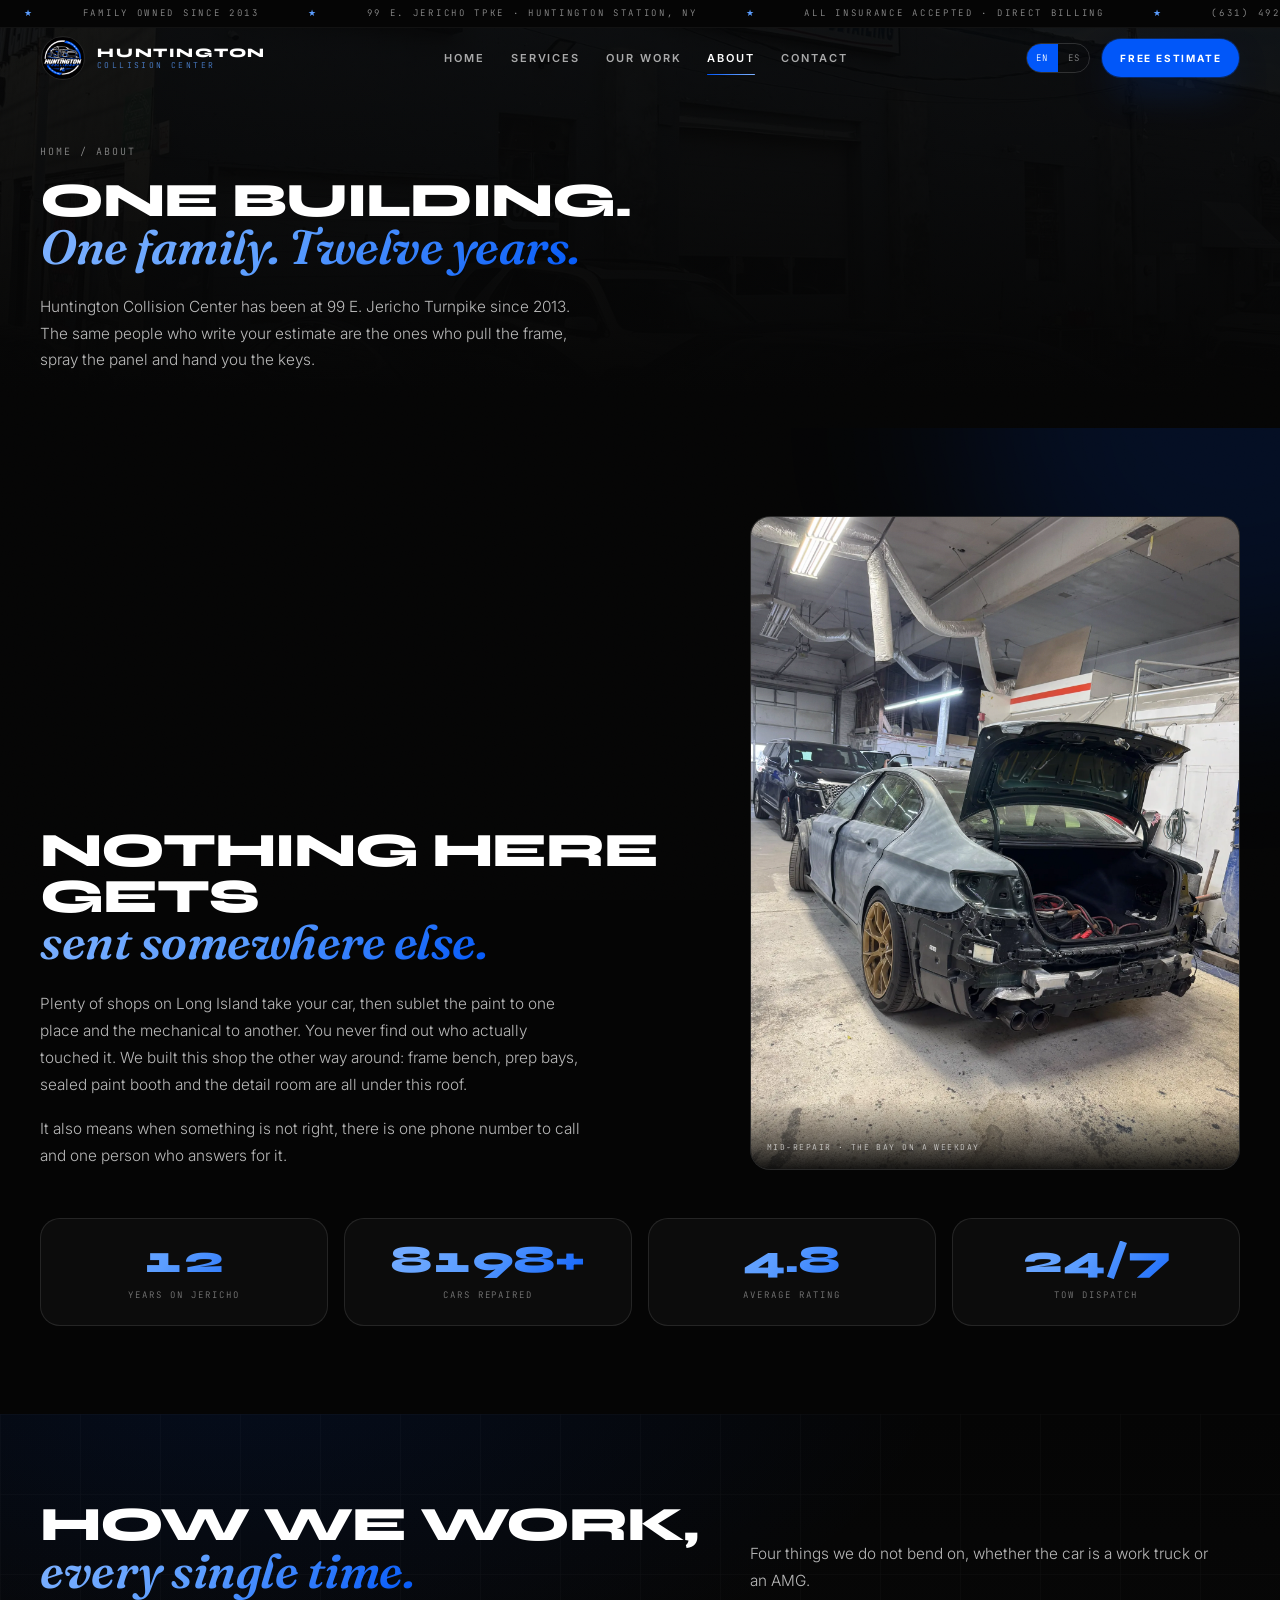
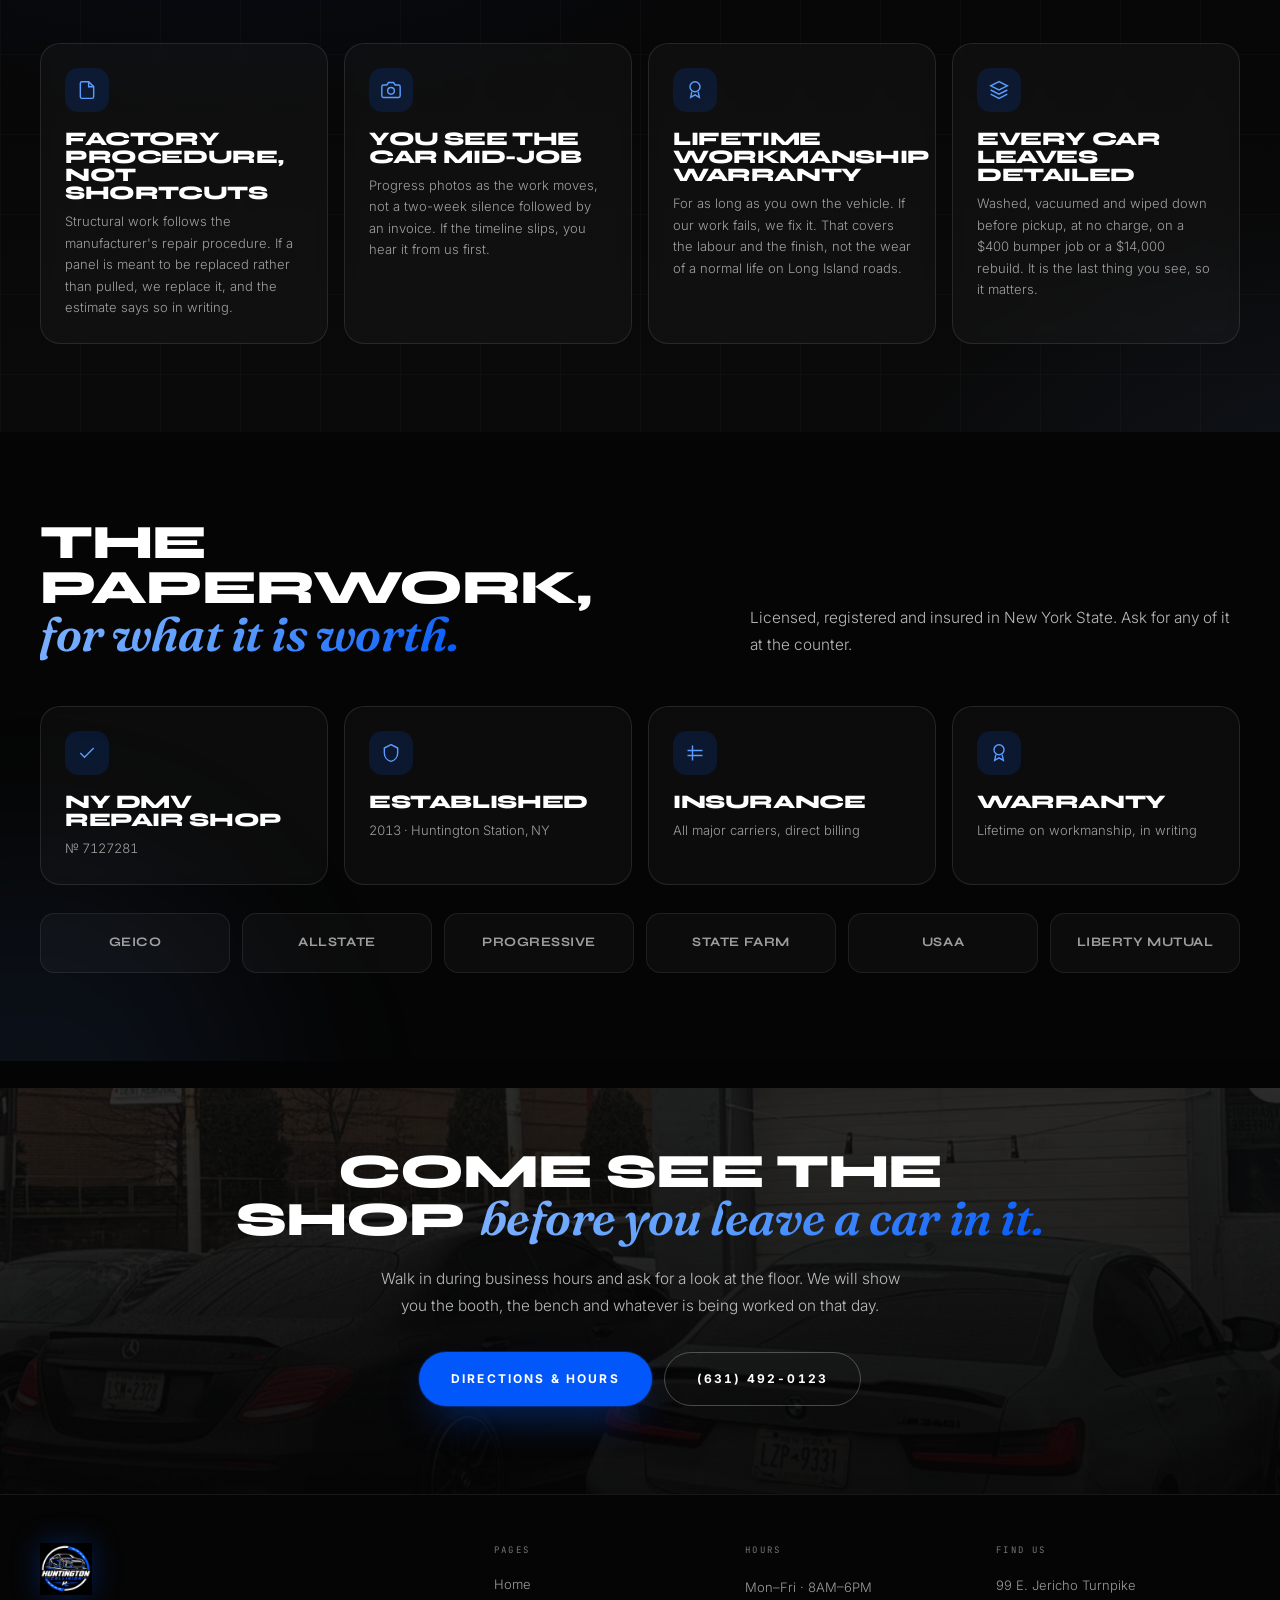
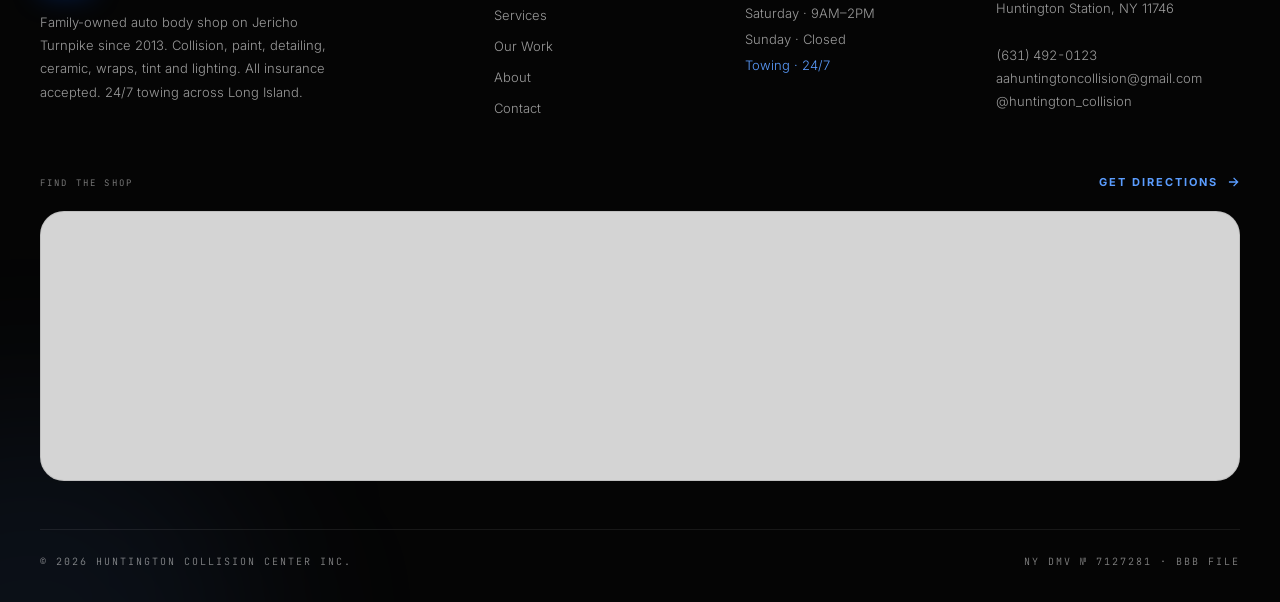
==== commit b213b235: "Rework: adopt the Car- visual language, blue instead of gold The client read the previous pass as un" ====
--- a/about.html
+++ b/about.html
@@ -3,20 +3,20 @@
 <head>
 <meta charset="UTF-8">
 <meta name="viewport" content="width=device-width, initial-scale=1">
-<meta name="theme-color" content="#0A0C13">
+<meta name="theme-color" content="#050505">
 <title>About · Huntington Collision Center · Family-Owned Since 2013</title>
 <meta name="description" content="Family-owned auto body shop at 99 E. Jericho Turnpike, Huntington Station NY. Licensed since 2013, NY DMV 7127281. All insurance accepted, lifetime workmanship warranty, 24/7 towing.">
 <link rel="canonical" href="https://huntingtoncollision.com/about">
 <meta property="og:type" content="website">
-<meta property="og:title" content="About · Huntington Collision Center">
-<meta property="og:description" content="Twelve years on Jericho Turnpike. Same family, same building, same crew signing every panel.">
+<meta property="og:title" content="About · Huntington Collision Center · Family-Owned Since 2013">
+<meta property="og:description" content="Family-owned auto body shop at 99 E. Jericho Turnpike, Huntington Station NY. Licensed since 2013, NY DMV 7127281. All insurance accepted, lifetime workmanship warranty, 24/7 towing.">
 <meta property="og:image" content="https://huntingtoncollision.com/assets/media/photo/shop-front-lot.webp">
 <link rel="icon" type="image/png" href="assets/brand/logo-180.png">
 <link rel="apple-touch-icon" href="assets/brand/logo-180.png">
 
 <link rel="preconnect" href="https://fonts.googleapis.com">
 <link rel="preconnect" href="https://fonts.gstatic.com" crossorigin>
-<link href="https://fonts.googleapis.com/css2?family=Archivo:wdth,wght@62..125,100..900&family=Martian+Mono:wdth,wght@75..112.5,100..800&display=swap" rel="stylesheet">
+<link href="https://fonts.googleapis.com/css2?family=Fraunces:ital,opsz,wght@1,9..144,400..700&family=Inter:wght@300;400;500;600;700&family=JetBrains+Mono:wght@400;500&family=Syne:wght@600;700;800&display=swap" rel="stylesheet">
 <link rel="stylesheet" href="assets/styles.css">
 
 <script>
@@ -36,37 +36,64 @@
      data-en-aria="Loading Huntington Collision Center"
      data-es-aria="Cargando Huntington Collision Center">
   <div class="loader-in">
-    <img class="loader-logo" src="assets/brand/logo.webp" alt="" width="138" height="138" aria-hidden="true">
+    <img class="loader-logo" src="assets/brand/logo.webp" alt="" width="140" height="140" aria-hidden="true">
     <span class="loader-word" translate="no">Huntington Collision</span>
     <span class="loader-bar" aria-hidden="true"><i></i></span>
   </div>
 </div>
 
+<!-- ============ TICKER ============ -->
+<div class="ticker" aria-hidden="true">
+  <div class="ticker-track">
+    <div>
+      <b>★</b><span>Family owned since 2013</span>
+      <b>★</b><span>99 E. Jericho Tpke · Huntington Station, NY</span>
+      <b>★</b><span>All insurance accepted · Direct billing</span>
+      <b>★</b><span>(631) 492-0123</span>
+      <b>★</b><span>24/7 towing across Long Island</span>
+    </div>
+    <div>
+      <b>★</b><span>Family owned since 2013</span>
+      <b>★</b><span>99 E. Jericho Tpke · Huntington Station, NY</span>
+      <b>★</b><span>All insurance accepted · Direct billing</span>
+      <b>★</b><span>(631) 492-0123</span>
+      <b>★</b><span>24/7 towing across Long Island</span>
+    </div>
+  </div>
+</div>
+
+<!-- ============ NAV ============ -->
 <header class="nav">
-  <div class="wrap nav-in">
-    <a href="index.html" class="brand" aria-label="Huntington Collision Center, home">
-      <img src="assets/brand/logo.webp" alt="" width="34" height="34" aria-hidden="true">
-      <span class="brand-txt" translate="no">Huntington<small>Collision Center</small></span>
-    </a>
-    <nav class="nav-links" aria-label="Main">
-      <a href="index.html" class="nav-link" data-en="Home" data-es="Inicio">Home</a>
-      <a href="services.html" class="nav-link" data-en="Services" data-es="Servicios">Services</a>
-      <a href="gallery.html" class="nav-link" data-en="Our Work" data-es="Trabajos">Our Work</a>
-      <a href="about.html" class="nav-link active" data-en="About" data-es="Nosotros">About</a>
-      <a href="contact.html" class="nav-link" data-en="Contact" data-es="Contacto">Contact</a>
-    </nav>
-    <div class="nav-right">
-      <div class="lang" role="group" aria-label="Language">
-        <button type="button" data-lang="en" aria-pressed="true">EN</button>
-        <button type="button" data-lang="es" aria-pressed="false">ES</button>
-      </div>
-      <a href="#" data-open-quote class="btn btn-primary" data-en="Free Estimate" data-es="Cotizar Gratis">Free Estimate</a>
-      <button type="button" id="burger" class="burger" aria-expanded="false" aria-controls="navPanel"
-              aria-label="Open menu" data-en-aria="Open menu" data-es-aria="Abrir menú">
-        <svg width="24" height="24" viewBox="0 0 24 24" fill="none" stroke="currentColor" stroke-width="1.6" aria-hidden="true"><path d="M3 6h18M3 12h18M3 18h18"/></svg>
-      </button>
-    </div>
-  </div>
+  <div class="nav-shell">
+    <div class="nav-in">
+      <a href="index.html" class="brand" aria-label="Huntington Collision Center, home">
+        <span class="brand-mark"><img src="assets/brand/logo.webp" alt="" width="40" height="40" aria-hidden="true"></span>
+        <span class="brand-txt" translate="no"><b>Huntington</b><small>Collision Center</small></span>
+      </a>
+
+      <nav class="nav-links" aria-label="Main">
+        <a href="index.html" class="nav-link" data-en="Home" data-es="Inicio">Home</a>
+        <a href="services.html" class="nav-link" data-en="Services" data-es="Servicios">Services</a>
+        <a href="gallery.html" class="nav-link" data-en="Our Work" data-es="Trabajos">Our Work</a>
+        <a href="about.html" class="nav-link active" data-en="About" data-es="Nosotros">About</a>
+        <a href="contact.html" class="nav-link" data-en="Contact" data-es="Contacto">Contact</a>
+      </nav>
+
+      <div class="nav-right">
+        <div class="lang" role="group" aria-label="Language">
+          <button type="button" data-lang="en" aria-pressed="true">EN</button>
+          <button type="button" data-lang="es" aria-pressed="false">ES</button>
+        </div>
+        <a href="#" data-open-quote class="btn btn-primary btn-sm shine magnetic nav-cta"
+           data-en="Free Estimate" data-es="Cotizar Gratis">Free Estimate</a>
+        <button type="button" id="burger" class="burger" aria-expanded="false" aria-controls="navPanel"
+                aria-label="Open menu" data-en-aria="Open menu" data-es-aria="Abrir menú">
+          <svg width="22" height="22" viewBox="0 0 24 24" fill="none" stroke="currentColor" stroke-width="1.6" aria-hidden="true"><path d="M3 6h18M3 12h18M3 18h18"/></svg>
+        </button>
+      </div>
+    </div>
+  </div>
+
   <div id="navPanel" class="nav-panel">
     <a href="index.html" data-en="Home" data-es="Inicio">Home</a>
     <a href="services.html" data-en="Services" data-es="Servicios">Services</a>
@@ -78,6 +105,7 @@
 
 <main id="main">
 
+<!-- ============ ENCABEZADO ============ -->
 <section class="page-head">
   <div class="page-head-media" aria-hidden="true">
     <img src="assets/media/photo/shop-front-lot.webp" alt="" width="1600" height="2134" fetchpriority="high" decoding="async">
@@ -89,8 +117,8 @@
       <span data-en="About" data-es="Nosotros">About</span>
     </nav>
     <h1 class="display h-1" style="max-width:15ch">
-      <span data-en="One building." data-es="Un solo taller.">One building.</span>
-      <span class="blue" data-en="One family. Twelve years." data-es="Una familia. Doce años.">One family. Twelve years.</span>
+      <span data-en="One building." data-es="Un solo taller.">One building.</span><br>
+      <span class="accent gradient-text" data-en="One family. Twelve years." data-es="Una familia. Doce años.">One family. Twelve years.</span>
     </h1>
     <p class="lede" style="margin-top:1.4rem"
        data-en="Huntington Collision Center has been at 99 E. Jericho Turnpike since 2013. The same people who write your estimate are the ones who pull the frame, spray the panel and hand you the keys."
@@ -100,67 +128,80 @@
   </div>
 </section>
 
+
 <!-- ============ HISTORIA ============ -->
 <section class="section" aria-labelledby="story-h">
+  <div class="blob blob-a" aria-hidden="true"></div>
   <div class="wrap">
-    <div class="head-split rise">
+    <div class="head rise">
       <div>
         <h2 id="story-h" class="display h-1" style="max-width:16ch">
-          <span data-en="Nothing here gets" data-es="Aquí nada se">Nothing here gets</span>
-          <span class="blue" data-en="sent somewhere else." data-es="manda a otro lado.">sent somewhere else.</span>
+          <span data-en="Nothing here gets" data-es="Aquí nada se">Nothing here gets</span><br>
+          <span class="accent gradient-text" data-en="sent somewhere else." data-es="manda a otro lado.">sent somewhere else.</span>
         </h2>
-        <p class="lede" style="margin-top:1.5rem"
-           data-en="Plenty of shops on Long Island take your car, then sublet the paint to one place and the mechanical to another. You never find out who actually touched it. We built this shop the other way around: frame bench, prep bays, sealed paint booth and the detail room are all under this roof."
-           data-es="Muchos talleres en Long Island reciben tu carro y luego mandan la pintura a un lado y la mecánica a otro. Nunca te enteras de quién lo tocó. Este taller lo armamos al revés: banco de chasis, áreas de preparación, cabina de pintura sellada y sala de detallado, todo bajo este techo.">
-          Plenty of shops on Long Island take your car, then sublet the paint to one place and the mechanical to another. You never find out who actually touched it. We built this shop the other way around: frame bench, prep bays, sealed paint booth and the detail room are all under this roof.
-        </p>
-        <p class="lede" style="margin-top:1.2rem"
-           data-en="It also means when something is not right, there is one phone number to call and one person who answers for it."
-           data-es="También significa que cuando algo no queda bien, hay un solo número al que llamar y una sola persona que responde por ello.">
-          It also means when something is not right, there is one phone number to call and one person who answers for it.
-        </p>
-      </div>
-
-      <div class="tile" style="aspect-ratio:3/4">
-        <img src="assets/media/photo/m5-primer-bay.webp"
-             alt="A BMW M5 in bare primer parked under the shop lights, mid-repair" width="1600" height="2134" loading="lazy" decoding="async">
-        <span class="tile-cap" data-en="Mid-repair · the bay on a weekday" data-es="En reparación · el taller entre semana">Mid-repair · the bay on a weekday</span>
-      </div>
-    </div>
-
-    <p class="stat-line rise" style="max-width:32ch;margin-top:var(--gap-l)">
-      <span data-en-html="&lt;b class=&quot;num&quot;&gt;12&lt;/b&gt; years on Jericho Turnpike, &lt;b class=&quot;num&quot;&gt;8,200&lt;/b&gt; cars back on the road, and &lt;b class=&quot;num&quot;&gt;4.8&lt;/b&gt; stars across 127 reviews."
-            data-es-html="&lt;b class=&quot;num&quot;&gt;12&lt;/b&gt; años en Jericho Turnpike, &lt;b class=&quot;num&quot;&gt;8,200&lt;/b&gt; carros de vuelta en la calle, y &lt;b class=&quot;num&quot;&gt;4.8&lt;/b&gt; estrellas en 127 reseñas."><b class="num">12</b> years on Jericho Turnpike, <b class="num">8,200</b> cars back on the road, and <b class="num">4.8</b> stars across 127 reviews.</span>
-    </p>
+        <p class="lede" style="margin-top:1.5rem" data-en="Plenty of shops on Long Island take your car, then sublet the paint to one place and the mechanical to another. You never find out who actually touched it. We built this shop the other way around: frame bench, prep bays, sealed paint booth and the detail room are all under this roof." data-es="Muchos talleres en Long Island reciben tu carro y luego mandan la pintura a un lado y la mecánica a otro. Nunca te enteras de quién lo tocó. Este taller lo armamos al revés: banco de chasis, áreas de preparación, cabina de pintura sellada y sala de detallado, todo bajo este techo.">Plenty of shops on Long Island take your car, then sublet the paint to one place and the mechanical to another. You never find out who actually touched it. We built this shop the other way around: frame bench, prep bays, sealed paint booth and the detail room are all under this roof.</p>
+        <p class="lede" style="margin-top:1.1rem" data-en="It also means when something is not right, there is one phone number to call and one person who answers for it." data-es="También significa que cuando algo no queda bien, hay un solo número al que llamar y una sola persona que responde por ello.">It also means when something is not right, there is one phone number to call and one person who answers for it.</p>
+      </div>
+
+      <div class="tile tilt sheen" data-tilt="5" style="aspect-ratio:3/4">
+        <div class="tilt-in" style="height:100%">
+          <img src="assets/media/photo/m5-primer-bay.webp" alt="A BMW M5 in bare primer parked under the shop lights, mid-repair" width="1600" height="2134" loading="lazy" decoding="async">
+          <span class="tile-cap" data-en="Mid-repair · the bay on a weekday" data-es="En reparación · el taller entre semana">Mid-repair · the bay on a weekday</span>
+        </div>
+      </div>
+    </div>
+
+    <div class="stats rise-kids">
+      <div class="stat">
+        <b class="gradient-text num" data-count="12">12</b>
+        <span data-en="Years on Jericho" data-es="Años en Jericho">Years on Jericho</span>
+      </div>
+      <div class="stat">
+        <b class="gradient-text num" data-count="8200" data-suffix="+">8,200+</b>
+        <span data-en="Cars repaired" data-es="Carros reparados">Cars repaired</span>
+      </div>
+      <div class="stat">
+        <b class="gradient-text num" data-count="4.8" data-decimals="1">4.8</b>
+        <span data-en="Average rating" data-es="Calificación media">Average rating</span>
+      </div>
+      <div class="stat">
+        <b class="gradient-text num">24/7</b>
+        <span data-en="Tow dispatch" data-es="Despacho de grúa">Tow dispatch</span>
+      </div>
+    </div>
   </div>
 </section>
 
 <!-- ============ CÓMO TRABAJAMOS ============ -->
-<section class="section" style="background:var(--void-deep)" aria-labelledby="how-h">
+<section class="section noise-bg" aria-labelledby="how-h">
+  <div class="grid-lines" aria-hidden="true"></div>
   <div class="wrap">
     <div class="head rise">
-      <h2 id="how-h" class="display h-1" data-en="How we work" data-es="Cómo trabajamos">How we work</h2>
-      <p class="lede"
-         data-en="Four things we do not bend on, whether the car is a work truck or an AMG."
-         data-es="Cuatro cosas que no negociamos, sea el carro una camioneta de trabajo o un AMG.">
-        Four things we do not bend on, whether the car is a work truck or an AMG.
-      </p>
-    </div>
-
-    <div class="steps rise-kids">
-      <div class="step" style="counter-increment:none">
+      <h2 id="how-h" class="display h-1">
+        <span data-en="How we work," data-es="Cómo trabajamos,">How we work,</span><br>
+        <span class="accent gradient-text" data-en="every single time." data-es="siempre igual.">every single time.</span>
+      </h2>
+      <p class="lede" data-en="Four things we do not bend on, whether the car is a work truck or an AMG." data-es="Cuatro cosas que no negociamos, sea el carro una camioneta de trabajo o un AMG.">Four things we do not bend on, whether the car is a work truck or an AMG.</p>
+    </div>
+
+    <div class="cards rise-kids">
+      <div class="card sheen">
+        <div class="card-icon"><svg width="20" height="20" viewBox="0 0 24 24" fill="none" stroke="currentColor" stroke-width="1.7" aria-hidden="true"><path d="M14 2H6a2 2 0 0 0-2 2v16a2 2 0 0 0 2 2h12a2 2 0 0 0 2-2V8z"/><path d="M14 2v6h6"/></svg></div>
         <h3 class="display h-3" data-en="Factory procedure, not shortcuts" data-es="Procedimiento de fábrica, sin atajos">Factory procedure, not shortcuts</h3>
-        <p data-en="Structural work follows the manufacturer's repair procedure. If a panel is meant to be replaced rather than pulled, we replace it, and the estimate says so in writing." data-es="El trabajo estructural sigue el procedimiento de reparación del fabricante. Si un panel debe cambiarse en vez de enderezarse, lo cambiamos, y la cotización lo dice por escrito.">Structural work follows the manufacturer's repair procedure. If a panel is meant to be replaced rather than pulled, we replace it, and the estimate says so in writing.</p>
-      </div>
-      <div class="step" style="counter-increment:none">
+        <p data-en="Structural work follows the manufacturer's repair procedure. If a panel is meant to be replaced rather than pulled, we replace it, and the estimate says so in writing." data-es="El trabajo estructural sigue el procedimiento del fabricante. Si un panel debe cambiarse en vez de enderezarse, lo cambiamos, y la cotización lo dice por escrito.">Structural work follows the manufacturer's repair procedure. If a panel is meant to be replaced rather than pulled, we replace it, and the estimate says so in writing.</p>
+      </div>
+      <div class="card sheen">
+        <div class="card-icon"><svg width="20" height="20" viewBox="0 0 24 24" fill="none" stroke="currentColor" stroke-width="1.7" aria-hidden="true"><path d="M23 19a2 2 0 0 1-2 2H3a2 2 0 0 1-2-2V8a2 2 0 0 1 2-2h4l2-3h6l2 3h4a2 2 0 0 1 2 2z"/><circle cx="12" cy="13" r="4"/></svg></div>
         <h3 class="display h-3" data-en="You see the car mid-job" data-es="Ves el carro a medio trabajo">You see the car mid-job</h3>
         <p data-en="Progress photos as the work moves, not a two-week silence followed by an invoice. If the timeline slips, you hear it from us first." data-es="Fotos del avance conforme avanza el trabajo, no dos semanas de silencio y luego una factura. Si el tiempo se alarga, te enteras por nosotros primero.">Progress photos as the work moves, not a two-week silence followed by an invoice. If the timeline slips, you hear it from us first.</p>
       </div>
-      <div class="step" style="counter-increment:none">
-        <h3 class="display h-3" data-en="Lifetime workmanship warranty" data-es="Garantía de por vida en mano de obra">Lifetime workmanship warranty</h3>
-        <p data-en="For as long as you own the vehicle. If our work fails, we fix it. That covers the labour and the finish, not the wear of a normal life on Long Island roads." data-es="Mientras seas dueño del vehículo. Si nuestro trabajo falla, lo arreglamos. Cubre la mano de obra y el acabado, no el desgaste normal de las carreteras de Long Island.">For as long as you own the vehicle. If our work fails, we fix it. That covers the labour and the finish, not the wear of a normal life on Long Island roads.</p>
-      </div>
-      <div class="step" style="counter-increment:none">
+      <div class="card sheen">
+        <div class="card-icon"><svg width="20" height="20" viewBox="0 0 24 24" fill="none" stroke="currentColor" stroke-width="1.7" aria-hidden="true"><circle cx="12" cy="8" r="6"/><path d="m8.2 13.9-1.4 7 5.2-3.1 5.2 3.1-1.4-7"/></svg></div>
+        <h3 class="display h-3" data-en="Lifetime workmanship warranty" data-es="Garantía de por vida">Lifetime workmanship warranty</h3>
+        <p data-en="For as long as you own the vehicle. If our work fails, we fix it. That covers the labour and the finish, not the wear of a normal life on Long Island roads." data-es="Mientras seas dueño del vehículo. Si nuestro trabajo falla, lo arreglamos. Cubre la mano de obra y el acabado, no el desgaste normal de las carreteras.">For as long as you own the vehicle. If our work fails, we fix it. That covers the labour and the finish, not the wear of a normal life on Long Island roads.</p>
+      </div>
+      <div class="card sheen">
+        <div class="card-icon"><svg width="20" height="20" viewBox="0 0 24 24" fill="none" stroke="currentColor" stroke-width="1.7" aria-hidden="true"><path d="M12 2 2 7l10 5 10-5z"/><path d="m2 17 10 5 10-5M2 12l10 5 10-5"/></svg></div>
         <h3 class="display h-3" data-en="Every car leaves detailed" data-es="Cada carro sale detallado">Every car leaves detailed</h3>
         <p data-en="Washed, vacuumed and wiped down before pickup, at no charge, on a $400 bumper job or a $14,000 rebuild. It is the last thing you see, so it matters." data-es="Lavado, aspirado y repasado antes de la entrega, sin cargo, sea un bumper de $400 o una reconstrucción de $14,000. Es lo último que ves, así que importa.">Washed, vacuumed and wiped down before pickup, at no charge, on a $400 bumper job or a $14,000 rebuild. It is the last thing you see, so it matters.</p>
       </div>
@@ -170,46 +211,36 @@
 
 <!-- ============ CREDENCIALES ============ -->
 <section class="section" aria-labelledby="cred-h">
+  <div class="blob blob-b" aria-hidden="true"></div>
   <div class="wrap">
-    <div class="head-split rise">
-      <h2 id="cred-h" class="display h-2" data-en="The paperwork, for what it is worth" data-es="Los papeles, por lo que valen">The paperwork, for what it is worth</h2>
-      <p class="lede"
-         data-en="Licensed, registered and insured in New York State. Ask for any of it at the counter."
-         data-es="Licenciados, registrados y asegurados en el estado de Nueva York. Pide cualquiera de estos en el mostrador.">
-        Licensed, registered and insured in New York State. Ask for any of it at the counter.
-      </p>
-    </div>
-
-    <div class="panel rise">
-      <div class="info-list" style="grid-template-columns:repeat(auto-fit,minmax(min(100%,240px),1fr));display:grid;gap:2rem">
-        <div class="info-item">
-          <svg width="20" height="20" viewBox="0 0 24 24" fill="none" stroke="currentColor" stroke-width="1.6" aria-hidden="true"><path d="M20 6 9 17l-5-5"/></svg>
-          <div>
-            <b data-en="NY DMV Repair Shop" data-es="Taller Registrado NY DMV">NY DMV Repair Shop</b>
-            <span class="num" translate="no">№ 7127281</span>
-          </div>
-        </div>
-        <div class="info-item">
-          <svg width="20" height="20" viewBox="0 0 24 24" fill="none" stroke="currentColor" stroke-width="1.6" aria-hidden="true"><path d="M12 2 4 6v6c0 5 3.4 9 8 10 4.6-1 8-5 8-10V6z"/></svg>
-          <div>
-            <b data-en="Established" data-es="Establecido">Established</b>
-            <span class="num">2013 · Huntington Station, NY</span>
-          </div>
-        </div>
-        <div class="info-item">
-          <svg width="20" height="20" viewBox="0 0 24 24" fill="none" stroke="currentColor" stroke-width="1.6" aria-hidden="true"><path d="M3 9h18M3 15h18M9 3v18"/></svg>
-          <div>
-            <b data-en="Insurance" data-es="Seguros">Insurance</b>
-            <span data-en="All major carriers, direct billing" data-es="Todas las aseguradoras grandes, facturación directa">All major carriers, direct billing</span>
-          </div>
-        </div>
-        <div class="info-item">
-          <svg width="20" height="20" viewBox="0 0 24 24" fill="none" stroke="currentColor" stroke-width="1.6" aria-hidden="true"><circle cx="12" cy="8" r="6"/><path d="m8.2 13.9-1.4 7 5.2-3.1 5.2 3.1-1.4-7"/></svg>
-          <div>
-            <b data-en="Warranty" data-es="Garantía">Warranty</b>
-            <span data-en="Lifetime on workmanship, in writing" data-es="De por vida en mano de obra, por escrito">Lifetime on workmanship, in writing</span>
-          </div>
-        </div>
+    <div class="head rise">
+      <h2 id="cred-h" class="display h-1">
+        <span data-en="The paperwork," data-es="Los papeles,">The paperwork,</span>
+        <span class="accent gradient-text" data-en="for what it is worth." data-es="por lo que valen.">for what it is worth.</span>
+      </h2>
+      <p class="lede" data-en="Licensed, registered and insured in New York State. Ask for any of it at the counter." data-es="Licenciados, registrados y asegurados en el estado de Nueva York. Pide cualquiera en el mostrador.">Licensed, registered and insured in New York State. Ask for any of it at the counter.</p>
+    </div>
+
+    <div class="cards rise-kids">
+      <div class="card sheen">
+        <div class="card-icon"><svg width="20" height="20" viewBox="0 0 24 24" fill="none" stroke="currentColor" stroke-width="1.7" aria-hidden="true"><path d="M20 6 9 17l-5-5"/></svg></div>
+        <h3 class="display h-3" data-en="NY DMV Repair Shop" data-es="Taller Registrado NY DMV">NY DMV Repair Shop</h3>
+        <p class="num" translate="no">№ 7127281</p>
+      </div>
+      <div class="card sheen">
+        <div class="card-icon"><svg width="20" height="20" viewBox="0 0 24 24" fill="none" stroke="currentColor" stroke-width="1.7" aria-hidden="true"><path d="M12 2 4 6v6c0 5 3.4 9 8 10 4.6-1 8-5 8-10V6z"/></svg></div>
+        <h3 class="display h-3" data-en="Established" data-es="Establecido">Established</h3>
+        <p class="num">2013 · Huntington Station, NY</p>
+      </div>
+      <div class="card sheen">
+        <div class="card-icon"><svg width="20" height="20" viewBox="0 0 24 24" fill="none" stroke="currentColor" stroke-width="1.7" aria-hidden="true"><path d="M3 9h18M3 15h18M9 3v18"/></svg></div>
+        <h3 class="display h-3" data-en="Insurance" data-es="Seguros">Insurance</h3>
+        <p data-en="All major carriers, direct billing" data-es="Todas las aseguradoras grandes, facturación directa">All major carriers, direct billing</p>
+      </div>
+      <div class="card sheen">
+        <div class="card-icon"><svg width="20" height="20" viewBox="0 0 24 24" fill="none" stroke="currentColor" stroke-width="1.7" aria-hidden="true"><circle cx="12" cy="8" r="6"/><path d="m8.2 13.9-1.4 7 5.2-3.1 5.2 3.1-1.4-7"/></svg></div>
+        <h3 class="display h-3" data-en="Warranty" data-es="Garantía">Warranty</h3>
+        <p data-en="Lifetime on workmanship, in writing" data-es="De por vida en mano de obra, por escrito">Lifetime on workmanship, in writing</p>
       </div>
     </div>
 
@@ -221,23 +252,20 @@
 </section>
 
 <!-- ============ CIERRE ============ -->
-<section class="section-lg closer">
+<section class="section closer" aria-labelledby="close-h">
   <div class="closer-media" aria-hidden="true">
-    <img src="assets/media/photo/shop-sign.webp" alt="" width="1600" height="2844" loading="lazy" decoding="async">
+    <img src="assets/media/photo/shop-sign.webp" alt="" width="1600" height="2844" loading="lazy" decoding="async" class="parallax" data-parallax="0.06">
   </div>
   <div class="wrap-tight" style="text-align:center">
     <div class="rise">
-      <h2 class="display h-1" style="max-width:18ch;margin-inline:auto">
-        <span data-en="Come see the shop before you leave a car in it." data-es="Ven a ver el taller antes de dejar un carro en él.">Come see the shop before you leave a car in it.</span>
+      <h2 id="close-h" class="display h-1" style="max-width:18ch;margin-inline:auto">
+        <span data-en="Come see the shop" data-es="Ven a ver el taller">Come see the shop</span>
+        <span class="accent gradient-text" data-en="before you leave a car in it." data-es="antes de dejar un carro.">before you leave a car in it.</span>
       </h2>
-      <p class="lede" style="margin:1.5rem auto 0"
-         data-en="Walk in during business hours and ask for a look at the floor. We will show you the booth, the bench and whatever is being worked on that day."
-         data-es="Pásate en horario de trabajo y pide ver el taller. Te mostramos la cabina, el banco y lo que se esté trabajando ese día.">
-        Walk in during business hours and ask for a look at the floor. We will show you the booth, the bench and whatever is being worked on that day.
-      </p>
-      <div class="hero-cta" style="justify-content:center">
-        <a href="contact.html" class="btn btn-primary btn-lg" data-en="Directions &amp; Hours" data-es="Cómo Llegar y Horario">Directions &amp; Hours</a>
-        <a href="tel:+16314920123" class="btn btn-ghost btn-lg num">(631)&nbsp;492-0123</a>
+      <p class="lede" style="margin:1.5rem auto 0" data-en="Walk in during business hours and ask for a look at the floor. We will show you the booth, the bench and whatever is being worked on that day." data-es="Pásate en horario de trabajo y pide ver el taller. Te mostramos la cabina, el banco y lo que se esté trabajando ese día.">Walk in during business hours and ask for a look at the floor. We will show you the booth, the bench and whatever is being worked on that day.</p>
+      <div class="hero-cta" style="justify-content:center;margin-top:2rem">
+        <a href="contact.html" class="btn btn-primary btn-lg shine magnetic" data-en="Directions &amp; Hours" data-es="Cómo Llegar y Horario">Directions &amp; Hours</a>
+        <a href="tel:+16314920123" class="btn btn-ghost btn-lg magnetic num">(631)&nbsp;492-0123</a>
       </div>
     </div>
   </div>
@@ -245,36 +273,41 @@
 
 </main>
 
+<!-- ============ FOOTER ============ -->
 <footer class="foot">
+  <div class="blob blob-b" aria-hidden="true"></div>
   <div class="wrap">
     <div class="foot-grid">
       <div>
-        <img class="foot-logo" src="assets/brand/logo.webp" alt="Huntington Collision Center" width="46" height="46">
-        <p class="dim" style="font-size:.875rem;max-width:38ch;line-height:1.7"
+        <img class="foot-logo" src="assets/brand/logo.webp" alt="Huntington Collision Center" width="52" height="52">
+        <p class="dim" style="font-size:.8125rem;max-width:38ch;line-height:1.8"
            data-en="Family-owned auto body shop on Jericho Turnpike since 2013. Collision, paint, detailing, ceramic, wraps, tint and lighting. All insurance accepted. 24/7 towing across Long Island."
            data-es="Taller de carrocería familiar en Jericho Turnpike desde 2013. Colisión, pintura, detallado, cerámico, vinilos, polarizado e iluminación. Todos los seguros aceptados. Grúa 24/7 en Long Island.">
           Family-owned auto body shop on Jericho Turnpike since 2013. Collision, paint, detailing, ceramic, wraps, tint and lighting. All insurance accepted. 24/7 towing across Long Island.
         </p>
       </div>
+
       <nav aria-label="Footer">
         <h3 data-en="Pages" data-es="Páginas">Pages</h3>
         <div class="foot-links">
-          <a href="index.html" data-en="Home" data-es="Inicio">Home</a>
-          <a href="services.html" data-en="Services" data-es="Servicios">Services</a>
-          <a href="gallery.html" data-en="Our Work" data-es="Trabajos">Our Work</a>
-          <a href="about.html" data-en="About" data-es="Nosotros">About</a>
-          <a href="contact.html" data-en="Contact" data-es="Contacto">Contact</a>
+          <a href="index.html" class="sweep" data-en="Home" data-es="Inicio">Home</a>
+          <a href="services.html" class="sweep" data-en="Services" data-es="Servicios">Services</a>
+          <a href="gallery.html" class="sweep" data-en="Our Work" data-es="Trabajos">Our Work</a>
+          <a href="about.html" class="sweep" data-en="About" data-es="Nosotros">About</a>
+          <a href="contact.html" class="sweep" data-en="Contact" data-es="Contacto">Contact</a>
         </div>
       </nav>
+
       <div>
         <h3 data-en="Hours" data-es="Horario">Hours</h3>
-        <p class="dim" style="font-size:.875rem;line-height:1.9">
+        <p class="dim" style="font-size:.8125rem;line-height:2">
           <span data-en="Mon–Fri · 8AM–6PM" data-es="Lun–Vie · 8AM–6PM">Mon–Fri · 8AM–6PM</span><br>
           <span data-en="Saturday · 9AM–2PM" data-es="Sábado · 9AM–2PM">Saturday · 9AM–2PM</span><br>
           <span data-en="Sunday · Closed" data-es="Domingo · Cerrado">Sunday · Closed</span><br>
           <span class="blue" data-en="Towing · 24/7" data-es="Grúa · 24/7">Towing · 24/7</span>
         </p>
       </div>
+
       <div>
         <h3 data-en="Find us" data-es="Encuéntranos">Find us</h3>
         <address>
@@ -287,6 +320,25 @@
         </address>
       </div>
     </div>
+
+    <!-- Ubicación -->
+    <div class="foot-map-head" style="margin-top:var(--gap-l)">
+      <h3 style="margin:0" data-en="Find the shop" data-es="Encuentra el taller">Find the shop</h3>
+      <a class="link-arrow sweep" target="_blank" rel="noopener"
+         href="https://www.google.com/maps/dir/?api=1&destination=99+E+Jericho+Turnpike,+Huntington+Station,+NY+11746">
+        <span data-en="Get directions" data-es="Cómo llegar">Get directions</span>
+        <svg width="14" height="14" viewBox="0 0 24 24" fill="none" stroke="currentColor" stroke-width="2.2" aria-hidden="true"><path d="M5 12h14M13 5l7 7-7 7"/></svg>
+      </a>
+    </div>
+    <div class="map map-strip">
+      <iframe
+        src="https://www.google.com/maps?q=99+E+Jericho+Turnpike,+Huntington+Station,+NY+11746&output=embed"
+        title="Map showing Huntington Collision Center at 99 E. Jericho Turnpike, Huntington Station, New York"
+        data-en-aria="Map showing Huntington Collision Center at 99 E. Jericho Turnpike, Huntington Station, New York"
+        data-es-aria="Mapa que muestra Huntington Collision Center en 99 E. Jericho Turnpike, Huntington Station, Nueva York"
+        loading="lazy" referrerpolicy="no-referrer-when-downgrade"></iframe>
+    </div>
+
     <div class="foot-base">
       <span class="mono">© <span data-year>2026</span> Huntington Collision Center Inc.</span>
       <span class="mono" translate="no">NY DMV № 7127281 · BBB File</span>
@@ -294,27 +346,30 @@
   </div>
 </footer>
 
+<!-- ============ CTA MÓVIL ============ -->
 <div class="mobile-cta">
   <a href="tel:+16314920123">
-    <svg width="15" height="15" viewBox="0 0 24 24" fill="none" stroke="currentColor" stroke-width="1.9" aria-hidden="true"><path d="M22 16.9v3a2 2 0 0 1-2.2 2 19.8 19.8 0 0 1-8.6-3.1 19.5 19.5 0 0 1-6-6A19.8 19.8 0 0 1 2.1 4.2 2 2 0 0 1 4.1 2h3a2 2 0 0 1 2 1.7c.1 1 .4 1.9.7 2.8a2 2 0 0 1-.5 2.1L8.1 9.9a16 16 0 0 0 6 6l1.3-1.3a2 2 0 0 1 2.1-.4c.9.3 1.8.6 2.8.7a2 2 0 0 1 1.7 2z"/></svg>
+    <svg width="14" height="14" viewBox="0 0 24 24" fill="none" stroke="currentColor" stroke-width="1.9" aria-hidden="true"><path d="M22 16.9v3a2 2 0 0 1-2.2 2 19.8 19.8 0 0 1-8.6-3.1 19.5 19.5 0 0 1-6-6A19.8 19.8 0 0 1 2.1 4.2 2 2 0 0 1 4.1 2h3a2 2 0 0 1 2 1.7c.1 1 .4 1.9.7 2.8a2 2 0 0 1-.5 2.1L8.1 9.9a16 16 0 0 0 6 6l1.3-1.3a2 2 0 0 1 2.1-.4c.9.3 1.8.6 2.8.7a2 2 0 0 1 1.7 2z"/></svg>
     <span data-en="Call" data-es="Llamar">Call</span>
   </a>
   <a href="#" data-open-quote data-en="Free Estimate" data-es="Cotizar Gratis">Free Estimate</a>
 </div>
 
+<!-- ============ MODAL ============ -->
 <div id="quoteModal" class="modal" role="dialog" aria-modal="true" aria-labelledby="modal-h" aria-hidden="true">
   <div class="modal-card">
     <div class="modal-head">
       <button type="button" class="modal-close" data-close-quote aria-label="Close" data-en-aria="Close" data-es-aria="Cerrar">
-        <svg width="20" height="20" viewBox="0 0 24 24" fill="none" stroke="currentColor" stroke-width="1.7" aria-hidden="true"><path d="M18 6 6 18M6 6l12 12"/></svg>
+        <svg width="18" height="18" viewBox="0 0 24 24" fill="none" stroke="currentColor" stroke-width="1.8" aria-hidden="true"><path d="M18 6 6 18M6 6l12 12"/></svg>
       </button>
-      <h2 id="modal-h" class="display h-3" data-en="Free estimate, same day" data-es="Cotización gratis, el mismo día">Free estimate, same day</h2>
-      <p class="form-note" style="margin-top:.6rem"
+      <h2 id="modal-h" class="display h-2" data-en="Free estimate, same day" data-es="Cotización gratis, hoy mismo">Free estimate, same day</h2>
+      <p class="form-note" style="margin-top:.7rem"
          data-en="Tell us what happened. We’ll call you back within one business hour. If it’s urgent, just ring (631) 492-0123."
          data-es="Cuéntanos qué pasó. Te llamamos en menos de una hora hábil. Si es urgente, marca el (631) 492-0123.">
         Tell us what happened. We’ll call you back within one business hour. If it’s urgent, just ring (631) 492-0123.
       </p>
     </div>
+
     <form data-demo novalidate>
       <label class="field">
         <span class="field-label" data-en="Name" data-es="Nombre">Name</span>
@@ -322,6 +377,7 @@
                placeholder="Jane Doe…" data-en-ph="Jane Doe…" data-es-ph="Juana Pérez…">
         <span class="err" data-err-for="name" role="alert" hidden></span>
       </label>
+
       <div class="field-row">
         <label class="field">
           <span class="field-label" data-en="Phone" data-es="Teléfono">Phone</span>
@@ -335,6 +391,7 @@
                  placeholder="2019 BMW 540i…">
         </label>
       </div>
+
       <label class="field">
         <span class="field-label" data-en="What happened" data-es="Qué pasó">What happened</span>
         <textarea class="input" name="detail" rows="3"
@@ -342,9 +399,12 @@
                   data-en-ph="Rear-ended on Jericho, bumper and trunk…"
                   data-es-ph="Me chocaron por atrás en Jericho, bumper y baúl…"></textarea>
       </label>
-      <button type="submit" class="btn btn-primary btn-lg" style="width:100%"
+
+      <button type="submit" class="btn btn-primary btn-lg shine" style="width:100%"
               data-en="Send &amp; Get My Estimate" data-es="Enviar y Recibir Cotización">Send &amp; Get My Estimate</button>
+
       <div class="form-msg" data-form-msg role="status" aria-live="polite" hidden></div>
+
       <p class="form-note" style="margin-top:1rem"
          data-en="Demo form: it doesn’t send yet. Call (631) 492-0123 to reach the shop today."
          data-es="Formulario de demostración: todavía no envía. Llama al (631) 492-0123 para hablar con el taller hoy.">
--- a/assets/styles.css
+++ b/assets/styles.css
@@ -1,68 +1,58 @@
 /* ==========================================================================
-   HUNTINGTON COLLISION — design system
-   Ver DESIGN.md. Estrategia de color: Committed (negro ~90%, azul = señal).
+   HUNTINGTON COLLISION
+   Sistema visual alineado al de The Car Guys (Car-): negro profundo, acento
+   único, glass, cards elevadas, píldoras y gradientes. El acento aquí es el
+   azul del logo en vez del dorado.
    ========================================================================== */
 
 /* ---------- TOKENS ---------- */
 :root {
-  /* Superficie — negro tintado hacia el hue de marca (262) */
-  --void:        oklch(.145 .014 262);
-  --void-deep:   oklch(.108 .012 262);
-  --surface:     oklch(.196 .016 262);
-  --raised:      oklch(.252 .018 262);
-
-  /* Señal — muestreado del logo: #0157F9 */
-  --blue:        #0157F9;
-  --blue-lift:   #5B9DFF;   /* 7.18:1 sobre --void — el azul para texto pequeño */
-  --blue-deep:   oklch(.42 .20 263);
-  --blue-glow:   oklch(.56 .243 262 / .28);
-
-  /* Tinta */
-  --ink:         oklch(.985 .002 262);
-  --ink-2:       oklch(.76 .012 262);
-  --ink-3:       oklch(.60 .012 262);
-
-  /* Líneas */
-  --line:        oklch(1 0 0 / .10);
-  --line-2:      oklch(1 0 0 / .18);
-
-  --amber:       #FFB020;   /* estrellas de reseña, solo eso */
+  /* Superficie */
+  --black:     #050505;
+  --ink:       #0a0a0a;
+  --graphite:  #111111;
+  --graphite-2:#161616;
+
+  /* Acento — muestreado del logo */
+  --blue:      #0157F9;
+  --blue-soft: #5B9DFF;
+  --blue-lift: #7FB2FF;
+  --blue-deep: #0142C4;
+
+  --amber:     #FFB020;
 
   /* Tipografía */
-  --font-display: 'Archivo', 'Arial Narrow', system-ui, sans-serif;
-  --font-body:    'Archivo', system-ui, -apple-system, sans-serif;
-  --font-mono:    'Martian Mono', ui-monospace, 'Courier New', monospace;
-
-  /* Ritmo vertical — variado a propósito, no una sola escala plana */
-  --gap-xs: .5rem;
-  --gap-s:  1rem;
-  --gap-m:  1.75rem;
-  --gap-l:  3rem;
-  --gap-xl: clamp(4rem, 9vw, 7.5rem);
-  --gap-2xl: clamp(6rem, 13vw, 11rem);
-
-  --pad-x: clamp(1.25rem, 5vw, 4.5rem);
+  --font-sans:    'Inter', system-ui, -apple-system, sans-serif;
+  --font-display: 'Syne', 'Inter', system-ui, sans-serif;
+  --font-serif:   'Fraunces', Georgia, serif;
+  --font-mono:    'JetBrains Mono', ui-monospace, monospace;
+
+  /* Sombras */
+  --shadow-soft: 0 30px 60px -20px rgb(0 0 0 / .6);
+  --shadow-glow: 0 0 40px rgb(1 87 249 / .25);
+
+  /* Ritmo */
+  --pad-x: clamp(1.25rem, 5vw, 2.5rem);
   --maxw: 1440px;
   --maxw-tight: 1180px;
+  --gap-s: 1rem;
+  --gap-m: 1.75rem;
+  --gap-l: 3rem;
+  --gap-xl: clamp(3.5rem, 7vw, 5.5rem);
 
   /* Motion */
-  --ease-out: cubic-bezier(.22, 1, .36, 1);        /* quint */
-  --ease-out-soft: cubic-bezier(.16, 1, .3, 1);    /* expo */
-  --ease-inout: cubic-bezier(.65, 0, .35, 1);
-  --t-micro: 180ms;
-  --t-ui: 260ms;
-  --t-reveal: 620ms;
-  --t-hero: 900ms;
-
-  /* Z-scale semántica */
-  --z-base: 0;
+  --ease: cubic-bezier(.16, 1, .3, 1);
+  --t-micro: 200ms;
+  --t-ui: 320ms;
+  --t-slow: 600ms;
+
+  /* Z-scale */
   --z-raised: 10;
-  --z-sticky: 100;
-  --z-nav: 200;
-  --z-mobilecta: 300;
-  --z-backdrop: 400;
-  --z-modal: 500;
-  --z-loader: 900;
+  --z-nav: 50;
+  --z-ticker: 60;
+  --z-mobilecta: 70;
+  --z-modal: 90;
+  --z-loader: 100;
 
   color-scheme: dark;
 }
@@ -71,24 +61,19 @@
 *, *::before, *::after { box-sizing: border-box; }
 * { margin: 0; }
 
-html {
-  scroll-behavior: smooth;
-  -webkit-text-size-adjust: 100%;
-}
+html { scroll-behavior: smooth; -webkit-text-size-adjust: 100%; }
 @media (prefers-reduced-motion: reduce) { html { scroll-behavior: auto; } }
 
 body {
-  background: var(--void);
-  color: var(--ink);
-  font-family: var(--font-body);
+  background: var(--black);
+  color: #fff;
+  font-family: var(--font-sans);
   font-size: 1rem;
-  font-weight: 400;
+  font-weight: 300;
   line-height: 1.65;
-  font-stretch: 100%;
   -webkit-font-smoothing: antialiased;
-  text-rendering: optimizeLegibility;
   overflow-x: hidden;
-  -webkit-tap-highlight-color: oklch(.56 .243 262 / .2);
+  -webkit-tap-highlight-color: rgb(1 87 249 / .2);
 }
 
 img, video, svg { display: block; max-width: 100%; }
@@ -98,981 +83,912 @@
 a { color: inherit; text-decoration: none; touch-action: manipulation; }
 ul, ol { list-style: none; padding: 0; }
 
-/* Foco visible — nunca outline:none sin reemplazo */
-:focus-visible {
-  outline: 2px solid var(--blue-lift);
-  outline-offset: 3px;
-  border-radius: 2px;
-}
+*:focus-visible { outline: 2px solid var(--blue); outline-offset: 3px; border-radius: 4px; }
 :focus:not(:focus-visible) { outline: none; }
-
 ::selection { background: var(--blue); color: #fff; }
 
-/* Ancla bajo el nav fijo */
-:where(h1, h2, h3, section[id], div[id]) { scroll-margin-top: 6rem; }
-
-/* Skip link */
+::-webkit-scrollbar { width: 10px; height: 10px; }
+::-webkit-scrollbar-track { background: var(--ink); }
+::-webkit-scrollbar-thumb { background: linear-gradient(180deg, var(--blue), var(--blue-deep)); border-radius: 999px; }
+::-webkit-scrollbar-thumb:hover { background: var(--blue); }
+
+:where(h1, h2, h3, section[id], div[id]) { scroll-margin-top: 7rem; }
+
 .skip {
   position: absolute; left: -9999px; top: 0;
-  z-index: var(--z-modal);
+  z-index: var(--z-loader);
   background: var(--blue); color: #fff;
-  padding: .85rem 1.4rem;
-  font-weight: 600;
+  padding: .85rem 1.4rem; border-radius: 999px; font-weight: 700;
 }
 .skip:focus { left: 1rem; top: 1rem; }
+
+/* ---------- UTILIDADES DE MARCA ---------- */
+.gradient-text {
+  background: linear-gradient(135deg, var(--blue-lift) 0%, var(--blue-soft) 45%, var(--blue) 100%);
+  -webkit-background-clip: text; background-clip: text;
+  -webkit-text-fill-color: transparent; color: transparent;
+}
+
+.glass {
+  background: rgb(20 20 20 / .5);
+  backdrop-filter: blur(16px) saturate(140%);
+  -webkit-backdrop-filter: blur(16px) saturate(140%);
+  border: 1px solid rgb(255 255 255 / .08);
+}
+
+.shine { position: relative; overflow: hidden; }
+.shine::before {
+  content: ''; position: absolute; inset: 0;
+  background: linear-gradient(115deg, transparent 30%, rgb(255 255 255 / .22) 50%, transparent 70%);
+  transform: translateX(-100%);
+  transition: transform .9s var(--ease);
+  pointer-events: none;
+}
+.shine:hover::before { transform: translateX(100%); }
+
+.card-hover { transition: transform .5s var(--ease), box-shadow .5s ease, border-color .4s ease; }
+.card-hover:hover {
+  transform: translateY(-6px);
+  box-shadow: var(--shadow-soft), 0 0 0 1px rgb(1 87 249 / .25);
+}
+
+.diagonal-stripes {
+  background-image: repeating-linear-gradient(45deg,
+    rgb(1 87 249 / .1) 0, rgb(1 87 249 / .1) 1px, transparent 1px, transparent 12px);
+}
+
+.noise-bg {
+  background-image:
+    radial-gradient(1200px 600px at 18% -10%, rgb(1 87 249 / .1), transparent 60%),
+    radial-gradient(900px 500px at 110% 110%, rgb(91 157 255 / .07), transparent 60%),
+    linear-gradient(180deg, var(--black) 0%, var(--ink) 100%);
+}
+
+/* Blobs de fondo: profundidad sin cargar el DOM */
+.blob {
+  position: absolute; border-radius: 50%;
+  filter: blur(90px); pointer-events: none; z-index: 0;
+}
+.blob-a { top: -18rem; right: -14rem; width: 34rem; height: 34rem; background: rgb(1 87 249 / .12); }
+.blob-b { bottom: -16rem; left: -12rem; width: 28rem; height: 28rem; background: rgb(91 157 255 / .08); }
+
+.grid-lines {
+  position: absolute; inset: 0; pointer-events: none; z-index: 0; opacity: .04;
+  background-image:
+    linear-gradient(rgb(255 255 255 / .5) 1px, transparent 1px),
+    linear-gradient(90deg, rgb(255 255 255 / .5) 1px, transparent 1px);
+  background-size: 5rem 5rem;
+}
+
+.grain {
+  position: fixed; inset: 0; pointer-events: none; z-index: var(--z-raised);
+  opacity: .05; mix-blend-mode: overlay;
+  background-image: url("data:image/svg+xml,%3Csvg xmlns='http://www.w3.org/2000/svg' width='200' height='200'%3E%3Cfilter id='n'%3E%3CfeTurbulence type='fractalNoise' baseFrequency='.9' numOctaves='2'/%3E%3C/filter%3E%3Crect width='100%25' height='100%25' filter='url(%23n)'/%3E%3C/svg%3E");
+}
+
+.progress {
+  position: fixed; top: 0; left: 0; height: 2px; width: 100%;
+  transform: scaleX(0); transform-origin: 0 50%;
+  background: linear-gradient(90deg, var(--blue), var(--blue-lift));
+  z-index: var(--z-ticker); will-change: transform;
+}
+
+/* ---------- INTERACCIONES PREMIUM ---------- */
+
+/* Tilt 3D: el JS escribe --rx/--ry desde la posición del puntero.
+   Sin JS la tarjeta queda plana, que es un estado válido. */
+.tilt { transform-style: preserve-3d; will-change: transform; }
+.tilt-in {
+  transition: transform .45s var(--ease);
+  transform: perspective(900px) rotateX(var(--rx, 0deg)) rotateY(var(--ry, 0deg)) translateZ(0);
+}
+.tilt:hover .tilt-in { transition: transform .12s linear; }
+
+/* Brillo que sigue al puntero DENTRO de la tarjeta (no en el cursor) */
+.sheen { position: relative; overflow: hidden; }
+.sheen::after {
+  content: ''; position: absolute; inset: 0; pointer-events: none; z-index: 2;
+  background: radial-gradient(340px circle at var(--px, 50%) var(--py, 50%),
+              rgb(1 87 249 / .16), transparent 65%);
+  opacity: 0; transition: opacity .4s ease;
+}
+.sheen:hover::after { opacity: 1; }
+
+/* Botón magnético: el JS empuja --mx/--my unos pocos px */
+.magnetic { transition: transform .45s var(--ease); }
+.magnetic:hover { transform: translate(var(--mx, 0px), var(--my, 0px)); }
+
+/* Borde con degradado que gira. Se activa en hover para no gastar GPU. */
+.edge-glow { position: relative; isolation: isolate; }
+.edge-glow::before {
+  content: ''; position: absolute; inset: -1px; border-radius: inherit; z-index: -1;
+  background: conic-gradient(from var(--spin, 0deg),
+    transparent 0deg, var(--blue) 70deg, var(--blue-lift) 130deg, transparent 200deg, transparent 360deg);
+  opacity: 0; transition: opacity .45s ease;
+}
+.edge-glow:hover::before { opacity: .85; animation: spin 3.4s linear infinite; }
+@property --spin { syntax: '<angle>'; initial-value: 0deg; inherits: false; }
+@keyframes spin { to { --spin: 360deg; } }
+
+/* Subrayado que barre */
+.sweep {
+  background-image: linear-gradient(90deg, var(--blue-lift), var(--blue));
+  background-size: 0% 1.5px; background-position: 0 100%; background-repeat: no-repeat;
+  transition: background-size .5s var(--ease);
+}
+.sweep:hover { background-size: 100% 1.5px; }
+
+/* Parallax suave: el JS escribe --par en píxeles */
+.parallax { transform: translate3d(0, var(--par, 0px), 0); will-change: transform; }
+
+/* Flotación lenta para acentos */
+.float { animation: floaty 7s ease-in-out infinite; }
+@keyframes floaty {
+  0%, 100% { transform: translateY(0); }
+  50%      { transform: translateY(-9px); }
+}
+
+/* Revelado de titular palabra por palabra */
+.word { display: inline-block; overflow: hidden; vertical-align: bottom; }
+.word > i { display: inline-block; font-style: inherit; }
+html.js .word > i { transform: translateY(105%); transition: transform .8s var(--ease); }
+html.js .is-in .word > i { transform: none; }
+
+@media (prefers-reduced-motion: reduce) {
+  .tilt-in { transform: none !important; }
+  .edge-glow:hover::before { animation: none; }
+  .float { animation: none; }
+  .parallax { transform: none !important; }
+  html.js .word > i { transform: none; }
+}
 
 /* ---------- TIPOGRAFÍA ---------- */
 .display {
   font-family: var(--font-display);
-  font-stretch: 118%;
   font-weight: 800;
   text-transform: uppercase;
-  letter-spacing: -.03em;
-  line-height: .92;
+  letter-spacing: -.02em;
+  line-height: .95;
   text-wrap: balance;
 }
-
-/* Hero: el clamp usa min(vw, vh) para que quepa en laptops de 768–900px de alto */
-.h-hero  { font-size: clamp(2.35rem, min(7.2vw, 9.4vh), 5.5rem); }
-.h-1     { font-size: clamp(2rem, min(5.4vw, 7vh), 4rem); }
-.h-2     { font-size: clamp(1.6rem, 3.6vw, 2.6rem); }
-.h-3     { font-size: clamp(1.15rem, 2vw, 1.5rem); letter-spacing: -.02em; }
-
+/* La segunda línea del titular: serif itálica con degradado. Es la firma
+   visual del sistema, no un adorno suelto. */
+.accent {
+  font-family: var(--font-serif);
+  font-style: italic;
+  font-weight: 600;
+  text-transform: none;
+  letter-spacing: -.01em;
+}
+
+.h-hero { font-size: clamp(1.9rem, min(5.6vw, 7vh), 4.25rem); }
+.h-1    { font-size: clamp(1.6rem, 4vw, 3rem); }
+.h-2    { font-size: clamp(1.35rem, 3vw, 2.25rem); }
+.h-3    { font-size: clamp(1rem, 1.7vw, 1.2rem); }
+
+.kicker {
+  display: inline-flex; align-items: center; gap: .7rem;
+  font-size: .625rem; font-weight: 500;
+  letter-spacing: .3em; text-transform: uppercase;
+  color: rgb(255 255 255 / .6);
+}
 .lede {
-  font-size: clamp(1.02rem, 1.35vw, 1.2rem);
-  color: var(--ink-2);
-  line-height: 1.7;
-  max-width: 62ch;
-  text-wrap: pretty;
+  font-size: clamp(.95rem, 1.2vw, 1.05rem);
+  font-weight: 300; line-height: 1.75;
+  color: rgb(255 255 255 / .72);
+  max-width: 60ch; text-wrap: pretty;
 }
 p { text-wrap: pretty; }
-
 .mono {
   font-family: var(--font-mono);
-  font-stretch: 80%;
-  font-size: .68rem;
-  letter-spacing: .1em;
-  text-transform: uppercase;
-  color: var(--ink-3);
-  font-weight: 500;
+  font-size: .625rem; letter-spacing: .2em; text-transform: uppercase;
+  color: rgb(255 255 255 / .5);
 }
 .num { font-variant-numeric: tabular-nums; }
-
-.blue { color: var(--blue-lift); }
-.dim  { color: var(--ink-2); }
-.dimmer { color: var(--ink-3); }
+.dim  { color: rgb(255 255 255 / .6); }
+.blue { color: var(--blue-soft); }
 
 /* ---------- LAYOUT ---------- */
 .wrap { width: 100%; max-width: var(--maxw); margin-inline: auto; padding-inline: var(--pad-x); }
 .wrap-tight { width: 100%; max-width: var(--maxw-tight); margin-inline: auto; padding-inline: var(--pad-x); }
-.section { padding-block: var(--gap-xl); }
-.section-lg { padding-block: var(--gap-2xl); }
-.rule { height: 1px; background: var(--line); border: 0; }
-
-/* Textura de película — sutil, sobre todo el documento */
-.grain {
-  position: fixed; inset: 0;
-  pointer-events: none;
-  z-index: var(--z-raised);
-  opacity: .16;
-  mix-blend-mode: overlay;
-  background-image: url("data:image/svg+xml,%3Csvg xmlns='http://www.w3.org/2000/svg' width='160' height='160'%3E%3Cfilter id='n'%3E%3CfeTurbulence type='fractalNoise' baseFrequency='.85' numOctaves='3'/%3E%3C/filter%3E%3Crect width='100%25' height='100%25' filter='url(%23n)'/%3E%3C/svg%3E");
-}
-
-/* Barra de progreso de scroll */
-.progress {
-  position: fixed; top: 0; left: 0;
-  height: 2px; width: 100%;
-  transform: scaleX(0); transform-origin: 0 50%;
-  background: var(--blue);
-  z-index: var(--z-nav);
-  will-change: transform;
-}
-
-/* ---------- LOADER ----------
-   Telón que sube. Solo aparece con JS y solo en la primera vista de la sesión,
-   así navegar entre páginas no cobra peaje. */
-/* `.loading` solo la pone el script inline del head, así que sin JS
-   (o en visitas siguientes) el loader nunca llega a pintarse. */
+.section { position: relative; padding-block: var(--gap-xl); overflow: hidden; isolation: isolate; }
+.section > .wrap, .section > .wrap-tight { position: relative; z-index: 1; }
+
+/* Encabezado de sección: título 2 líneas + apoyo a la derecha */
+.head { display: grid; gap: var(--gap-m); align-items: end; margin-bottom: var(--gap-l); }
+@media (min-width: 960px) {
+  .head { grid-template-columns: 1.35fr 1fr; gap: var(--gap-l); }
+}
+.head h2 { margin-bottom: 0; }
+
+/* ---------- LOADER ---------- */
 html:not(.loading) .loader { display: none; }
 html.loading, html.loading body { overflow: hidden; }
 
 .loader {
-  position: fixed; inset: 0;
-  z-index: var(--z-loader);
+  position: fixed; inset: 0; z-index: var(--z-loader);
   display: grid; place-items: center;
-  background: var(--void-deep);
-  transform: translateY(0);
-  transition: transform 760ms var(--ease-out-soft);
-  will-change: transform;
-}
-.loader.done { transform: translateY(-101%); }
-
+  background: var(--black);
+  transition: opacity 600ms var(--ease), visibility 600ms;
+}
+.loader.done { opacity: 0; visibility: hidden; }
 .loader-in { display: flex; flex-direction: column; align-items: center; gap: 1.4rem; }
 .loader-logo {
-  width: clamp(88px, 17vw, 138px);
-  height: auto;
+  width: clamp(92px, 17vw, 140px); height: auto;
   mix-blend-mode: screen;
-  animation: loaderBreathe 2.4s var(--ease-inout) infinite;
+  filter: drop-shadow(0 0 26px rgb(1 87 249 / .45));
+  animation: breathe 2.6s ease-in-out infinite;
 }
 .loader-word {
   font-family: var(--font-mono);
-  font-stretch: 78%;
-  font-size: .56rem;
-  letter-spacing: .34em;
-  text-transform: uppercase;
-  color: var(--ink-3);
-  text-indent: .34em; /* compensa el tracking del último glifo */
-}
-.loader-bar {
-  width: min(190px, 44vw);
-  height: 2px;
-  background: var(--line-2);
-  overflow: hidden;
-}
+  font-size: .56rem; letter-spacing: .38em; text-transform: uppercase;
+  color: rgb(255 255 255 / .45); text-indent: .38em;
+}
+.loader-bar { width: min(190px, 44vw); height: 2px; background: rgb(255 255 255 / .12); border-radius: 999px; overflow: hidden; }
 .loader-bar i {
-  display: block; height: 100%; width: 100%;
-  background: var(--blue);
-  transform: scaleX(0);
-  transform-origin: 0 50%;
-  animation: loaderFill 1.25s var(--ease-out) forwards;
-}
-@keyframes loaderFill  { to { transform: scaleX(1); } }
-@keyframes loaderBreathe {
-  0%, 100% { opacity: .82; transform: scale(1); }
-  50%      { opacity: 1;   transform: scale(1.035); }
-}
-@media (prefers-reduced-motion: reduce) {
-  .loader { transition: opacity 160ms linear; }
-  .loader.done { transform: none; opacity: 0; }
-  .loader-logo { animation: none; }
-  .loader-bar i { animation: none; transform: scaleX(1); }
-}
+  display: block; height: 100%; width: 100%; border-radius: 999px;
+  background: linear-gradient(90deg, var(--blue), var(--blue-lift));
+  transform: scaleX(0); transform-origin: 0 50%;
+  animation: fill 1.3s var(--ease) forwards;
+}
+@keyframes fill { to { transform: scaleX(1); } }
+@keyframes breathe {
+  0%, 100% { opacity: .85; transform: scale(1); }
+  50%      { opacity: 1;   transform: scale(1.04); }
+}
+
+/* ---------- TICKER SUPERIOR ---------- */
+.ticker {
+  position: fixed; top: 0; inset-inline: 0; z-index: var(--z-ticker);
+  height: 1.75rem; overflow: hidden;
+  background: var(--black); border-bottom: 1px solid rgb(255 255 255 / .05);
+  display: none;
+}
+@media (min-width: 768px) { .ticker { display: block; } }
+.ticker-track {
+  display: flex; width: max-content; align-items: center; height: 100%;
+  animation: slide 60s linear infinite;
+  font-family: var(--font-mono);
+  font-size: .5625rem; letter-spacing: .3em; text-transform: uppercase;
+  color: rgb(255 255 255 / .55);
+}
+.ticker-track > div { display: flex; align-items: center; gap: 3rem; padding-inline: 1.5rem; }
+.ticker-track b { color: var(--blue-soft); font-weight: 400; }
+/* Sin esto el texto envuelve y la cinta crece a dos líneas */
+.ticker-track span, .ticker-track b { white-space: nowrap; flex: 0 0 auto; }
+@keyframes slide { to { transform: translateX(-50%); } }
 
 /* ---------- NAV ---------- */
 .nav {
-  position: sticky; top: 0;
-  z-index: var(--z-nav);
-  background: oklch(.145 .014 262 / .82);
-  backdrop-filter: blur(14px) saturate(1.3);
-  -webkit-backdrop-filter: blur(14px) saturate(1.3);
-  border-bottom: 1px solid var(--line);
+  position: fixed; inset-inline: 0; top: 0; z-index: var(--z-nav);
+  transition: top var(--t-ui) var(--ease);
   padding-top: env(safe-area-inset-top);
+}
+@media (min-width: 768px) { .nav { top: 1.75rem; } }
+
+.nav-shell {
+  max-width: var(--maxw); margin-inline: auto;
+  transition: margin var(--t-ui) var(--ease), padding var(--t-ui) var(--ease);
 }
 .nav-in {
   display: flex; align-items: center; justify-content: space-between;
-  gap: var(--gap-m);
-  height: 4.5rem;
-}
-.brand { display: flex; align-items: center; gap: .7rem; flex-shrink: 0; }
-.brand img { width: 34px; height: 34px; object-fit: contain; mix-blend-mode: screen; }
-.brand-txt {
-  font-family: var(--font-display);
-  font-stretch: 112%; font-weight: 800;
-  text-transform: uppercase;
-  font-size: .96rem;
-  letter-spacing: -.01em;
-  line-height: 1;
+  gap: var(--gap-m); height: 3.75rem;
+  padding-inline: var(--pad-x);
+  transition: background var(--t-ui) var(--ease), border-color var(--t-ui) var(--ease),
+              box-shadow var(--t-ui) var(--ease), border-radius var(--t-ui) var(--ease);
+  border: 1px solid transparent;
+}
+/* Al bajar, la barra se despega y se vuelve píldora */
+.nav.is-stuck .nav-shell { margin-top: .75rem; padding-inline: clamp(.75rem, 2vw, 1rem); }
+.nav.is-stuck .nav-in {
+  background: rgb(5 5 5 / .9);
+  backdrop-filter: blur(20px) saturate(140%);
+  -webkit-backdrop-filter: blur(20px) saturate(140%);
+  border-color: rgb(255 255 255 / .1);
+  border-radius: 999px;
+  box-shadow: 0 24px 50px -20px rgb(0 0 0 / .8);
+}
+
+.brand { display: flex; align-items: center; gap: .75rem; flex-shrink: 0; position: relative; }
+/* El logo es un JPEG con fondo negro. Sobre la foto del hero ese rectángulo
+   se nota, así que vive dentro de un chip oscuro propio. */
+.brand-mark {
+  position: relative;
+  display: grid; place-items: center;
+  width: 44px; height: 44px; border-radius: 50%;
+  background: var(--black);
+  border: 1px solid rgb(255 255 255 / .12);
+  overflow: hidden;
+  flex-shrink: 0;
+}
+.brand-mark::before {
+  content: ''; position: absolute; inset: -.3rem; border-radius: 50%;
+  background: rgb(1 87 249 / .4); filter: blur(14px);
+  opacity: 0; transition: opacity var(--t-ui) ease; z-index: -1;
+}
+.brand:hover .brand-mark::before { opacity: 1; }
+.brand-mark img { position: relative; width: 40px; height: 40px; object-fit: contain; }
+.brand-txt { line-height: 1.15; display: none; }
+@media (min-width: 640px) { .brand-txt { display: block; } }
+.brand-txt b {
+  display: block; font-family: var(--font-display);
+  font-size: .8125rem; font-weight: 800;
+  letter-spacing: .14em; text-transform: uppercase;
 }
 .brand-txt small {
-  display: block;
-  font-family: var(--font-mono);
-  font-stretch: 78%;
-  font-size: .5rem;
-  letter-spacing: .26em;
-  color: var(--blue-lift);
-  font-weight: 500;
-  margin-top: .18rem;
-}
-.nav-links { display: flex; align-items: center; gap: clamp(1rem, 2vw, 2rem); }
+  display: block; font-family: var(--font-mono);
+  font-size: .5rem; letter-spacing: .3em; text-transform: uppercase;
+  color: rgb(91 157 255 / .8);
+}
+
+.nav-links { display: none; align-items: center; gap: clamp(1rem, 2vw, 1.9rem); }
+@media (min-width: 1025px) { .nav-links { display: flex; } }
 .nav-link {
-  font-size: .82rem; font-weight: 500;
-  color: var(--ink-2);
-  padding: .4rem 0;
-  position: relative;
-  transition: color var(--t-micro) var(--ease-out);
+  position: relative; padding: .35rem 0;
+  font-size: .6875rem; font-weight: 600;
+  letter-spacing: .18em; text-transform: uppercase;
+  color: rgb(255 255 255 / .65);
+  transition: color var(--t-micro) ease;
 }
 .nav-link::after {
-  content: ''; position: absolute;
-  left: 0; bottom: 0; height: 1.5px; width: 100%;
-  background: var(--blue);
+  content: ''; position: absolute; left: 0; bottom: -.15rem;
+  height: 1.5px; width: 100%; border-radius: 999px;
+  background: linear-gradient(90deg, var(--blue), var(--blue-lift));
   transform: scaleX(0); transform-origin: 0 50%;
-  transition: transform var(--t-ui) var(--ease-out);
-}
-.nav-link:hover { color: var(--ink); }
+  transition: transform var(--t-ui) var(--ease);
+}
+.nav-link:hover { color: #fff; }
 .nav-link:hover::after, .nav-link.active::after { transform: scaleX(1); }
-.nav-link.active { color: var(--ink); }
-
-.nav-right { display: flex; align-items: center; gap: 1rem; }
+.nav-link.active { color: #fff; }
+
+.nav-right { display: flex; align-items: center; gap: .75rem; }
 
 .lang {
   display: flex; align-items: center;
-  border: 1px solid var(--line-2);
-  border-radius: 999px;
-  overflow: hidden;
+  border: 1px solid rgb(255 255 255 / .15);
+  border-radius: 999px; overflow: hidden;
 }
 .lang button {
   font-family: var(--font-mono);
-  font-stretch: 80%;
-  font-size: .6rem; letter-spacing: .1em;
-  padding: .42rem .62rem;
-  color: var(--ink-3);
-  transition: color var(--t-micro) var(--ease-out), background var(--t-micro) var(--ease-out);
+  font-size: .5625rem; letter-spacing: .12em;
+  padding: .4rem .6rem; color: rgb(255 255 255 / .5);
+  transition: color var(--t-micro) ease, background var(--t-micro) ease;
 }
 .lang button[aria-pressed="true"] { background: var(--blue); color: #fff; }
-.lang button:hover:not([aria-pressed="true"]) { color: var(--ink); }
-
-.burger { display: none; padding: .6rem; margin-right: -.6rem; color: var(--ink); }
+.lang button:hover:not([aria-pressed="true"]) { color: #fff; }
+
+/* Con `.nav` delante para ganarle a `.btn`, que se declara más abajo */
+.nav .nav-cta { display: none; }
+@media (min-width: 1025px) { .nav .nav-cta { display: inline-flex; } }
+
+.burger { display: grid; place-items: center; width: 40px; height: 40px; border-radius: 999px; color: #fff; }
+.burger:hover { background: rgb(255 255 255 / .08); }
+@media (min-width: 1025px) { .burger { display: none; } }
 
 .nav-panel {
-  display: none;
-  border-top: 1px solid var(--line);
-  padding: 1.25rem var(--pad-x) calc(1.5rem + env(safe-area-inset-bottom));
-  flex-direction: column; gap: .25rem;
-  background: var(--void);
+  display: none; flex-direction: column; gap: .2rem;
+  margin: .5rem var(--pad-x) 0;
+  padding: 1rem 1.25rem calc(1.25rem + env(safe-area-inset-bottom));
+  background: rgb(5 5 5 / .96);
+  backdrop-filter: blur(20px);
+  border: 1px solid rgb(255 255 255 / .1);
+  border-radius: 1.5rem;
+  box-shadow: var(--shadow-soft);
 }
 .nav-panel.open { display: flex; }
 .nav-panel a {
   font-family: var(--font-display);
-  font-stretch: 110%; font-weight: 700;
-  text-transform: uppercase;
-  font-size: 1.35rem;
-  padding: .6rem 0;
-  border-bottom: 1px solid var(--line);
-  transition: color var(--t-micro) var(--ease-out);
-}
-.nav-panel a:hover, .nav-panel a.active { color: var(--blue-lift); }
-
-/* ---------- BOTONES ---------- */
+  font-size: 1.1rem; font-weight: 700; text-transform: uppercase;
+  letter-spacing: .04em;
+  padding: .75rem 0;
+  border-bottom: 1px solid rgb(255 255 255 / .07);
+  transition: color var(--t-micro) ease, padding-left var(--t-micro) ease;
+}
+.nav-panel a:last-of-type { border-bottom: 0; }
+.nav-panel a:hover, .nav-panel a.active { color: var(--blue-soft); }
+
+/* ---------- BOTONES (píldoras) ---------- */
 .btn {
-  display: inline-flex; align-items: center; justify-content: center;
-  gap: .55rem;
-  min-height: 48px;
-  padding: .9rem 1.5rem;
-  font-size: .82rem; font-weight: 600;
-  letter-spacing: .01em;
-  border-radius: 2px;
+  position: relative;
+  display: inline-flex; align-items: center; justify-content: center; gap: .6rem;
+  min-height: 44px; padding: .8rem 1.6rem;
+  border-radius: 999px;
+  font-size: .6875rem; font-weight: 700;
+  letter-spacing: .18em; text-transform: uppercase;
   white-space: nowrap;
-  transition: background var(--t-micro) var(--ease-out),
-              color var(--t-micro) var(--ease-out),
-              border-color var(--t-micro) var(--ease-out),
-              transform var(--t-micro) var(--ease-out),
-              box-shadow var(--t-ui) var(--ease-out);
-}
-.btn svg { flex-shrink: 0; }
-.btn:active { transform: scale(.975); }
-
-/* Primario: texto blanco sobre --blue = 5.63:1 */
+  transition: background var(--t-micro) ease, color var(--t-micro) ease,
+              border-color var(--t-micro) ease, transform var(--t-micro) var(--ease),
+              box-shadow var(--t-ui) ease;
+}
+.btn svg { flex-shrink: 0; transition: transform var(--t-ui) var(--ease); }
+.btn:hover svg { transform: translateX(3px); }
+.btn:active { transform: scale(.97); }
+
 .btn-primary {
   background: var(--blue); color: #fff;
-  box-shadow: 0 0 0 0 var(--blue-glow);
-}
-.btn-primary:hover {
-  background: var(--blue-deep);
-  box-shadow: 0 6px 34px -6px var(--blue-glow);
-}
-.btn-ghost {
-  border: 1px solid var(--line-2);
-  color: var(--ink);
-}
-.btn-ghost:hover { border-color: var(--blue); background: oklch(.56 .243 262 / .1); }
-.btn-lg { min-height: 54px; padding: 1.05rem 1.9rem; font-size: .88rem; }
-
-/* Enlace con flecha */
+  box-shadow: 0 0 0 1px rgb(1 87 249 / .3), 0 18px 40px -14px rgb(1 87 249 / .55);
+}
+.btn-primary:hover { background: var(--blue-deep); box-shadow: 0 0 0 1px rgb(1 87 249 / .5), 0 22px 50px -12px rgb(1 87 249 / .7); }
+
+.btn-ghost { border: 1px solid rgb(255 255 255 / .25); color: #fff; }
+.btn-ghost:hover { background: rgb(255 255 255 / .1); border-color: rgb(255 255 255 / .4); }
+
+.btn-lg { min-height: 52px; padding: 1rem 2rem; font-size: .75rem; }
+.btn-sm { min-height: 38px; padding: .55rem 1.1rem; font-size: .625rem; }
+
 .link-arrow {
   display: inline-flex; align-items: center; gap: .5rem;
-  font-size: .82rem; font-weight: 600;
-  color: var(--blue-lift);
-  padding-block: .35rem;
-}
-.link-arrow svg { transition: transform var(--t-ui) var(--ease-out); }
+  font-size: .6875rem; font-weight: 700;
+  letter-spacing: .18em; text-transform: uppercase;
+  color: var(--blue-soft); padding-block: .35rem;
+}
+.link-arrow svg { transition: transform var(--t-ui) var(--ease); }
 .link-arrow:hover svg { transform: translateX(4px); }
 
 /* ---------- HERO ---------- */
 .hero {
   position: relative;
-  min-height: min(100svh, 880px);
-  display: flex; flex-direction: column; justify-content: flex-end;
-  overflow: hidden;
-  isolation: isolate;
-}
-.hero-media { position: absolute; inset: 0; z-index: -2; }
+  min-height: min(88svh, 800px);
+  display: flex; flex-direction: column; justify-content: center;
+  overflow: hidden; isolation: isolate;
+  padding-top: 5rem;
+}
+.hero-media { position: absolute; inset: 0; z-index: -3; }
 .hero-media img {
-  width: 100%; height: 100%;
-  object-fit: cover;
-  object-position: center 58%;
-}
-
-/* Panel de vídeo vertical.
-   Todo el material del taller se grabó con el teléfono en vertical (9:16).
-   Estirarlo a un fondo apaisado lo deforma y lo vuelve borroso, así que
-   se muestra a su formato nativo, dentro de un marco. */
+  width: 100%; height: 100%; object-fit: cover; object-position: center 58%;
+  animation: slowzoom 24s ease-in-out infinite;
+}
+@keyframes slowzoom {
+  0%, 100% { transform: scale(1.05); }
+  50%      { transform: scale(1.12); }
+}
+.hero-scrim {
+  position: absolute; inset: 0; z-index: -2;
+  background:
+    linear-gradient(to bottom, rgb(5 5 5 / .45) 0%, rgb(5 5 5 / .55) 45%, var(--black) 100%),
+    linear-gradient(to right, var(--black) 0%, rgb(5 5 5 / .45) 55%, transparent 100%);
+}
+.hero-stripes { position: absolute; inset: 0; z-index: -1; opacity: .06; }
+
+.hero-body { position: relative; z-index: 1; display: grid; gap: var(--gap-l); align-items: center; }
+@media (min-width: 1100px) { .hero-body { grid-template-columns: minmax(0, 1fr) auto; } }
+
+.hero h1 { max-width: 15ch; }
+.hero .lede { margin-top: 1.4rem; max-width: 46ch; }
+.hero-cta { display: flex; flex-wrap: wrap; gap: .75rem; margin-top: 2rem; }
+
+.stars { display: inline-flex; gap: .1rem; color: var(--amber); font-size: .7rem; letter-spacing: .05em; }
+
+/* Panel de vídeo vertical (todo el material se grabó en 9:16) */
 .hero-reel {
-  display: none;
-  position: relative;
-  width: clamp(190px, 15.5vw, 248px);
-  aspect-ratio: 9 / 16;
-  max-height: 46vh;
-  overflow: hidden;
-  border: 1px solid var(--line-2);
-  background: var(--surface);
-  box-shadow: 0 26px 64px -22px rgb(0 0 0 / .85);
+  display: none; position: relative;
+  width: clamp(190px, 15vw, 240px); aspect-ratio: 9 / 16; max-height: 44vh;
+  border-radius: 1.5rem; overflow: hidden;
+  border: 1px solid rgb(255 255 255 / .12);
+  background: var(--graphite);
+  box-shadow: var(--shadow-soft);
   justify-self: end;
 }
-@media (min-width: 1025px) { .hero-reel { display: block; } }
+@media (min-width: 1100px) { .hero-reel { display: block; } }
 .hero-reel video { width: 100%; height: 100%; object-fit: cover; }
 .hero-reel-tag {
   position: absolute; inset-inline: 0; bottom: 0;
-  display: flex; align-items: center; gap: .4rem;
-  padding: 2rem .7rem .65rem;
-  background: linear-gradient(to top, oklch(.108 .012 262 / .92), transparent);
+  display: flex; align-items: center; gap: .45rem;
+  padding: 2.2rem .9rem .85rem;
+  background: linear-gradient(to top, rgb(5 5 5 / .92), transparent);
   font-family: var(--font-mono);
-  font-stretch: 78%;
-  font-size: .5rem; letter-spacing: .14em; text-transform: uppercase;
-  color: var(--ink-2);
+  font-size: .5rem; letter-spacing: .22em; text-transform: uppercase;
+  color: rgb(255 255 255 / .7);
 }
 .hero-reel-tag::before {
   content: ''; width: 5px; height: 5px; border-radius: 50%;
   background: var(--blue); flex-shrink: 0;
-}
-/* Scrim: legibilidad del texto sobre video */
-.hero-scrim {
-  position: absolute; inset: 0; z-index: -1;
-  background:
-    linear-gradient(to top, var(--void) 2%, oklch(.145 .014 262 / .55) 42%, oklch(.145 .014 262 / .35) 100%),
-    linear-gradient(to right, oklch(.145 .014 262 / .82) 0%, oklch(.145 .014 262 / .18) 62%, transparent 100%);
-}
-.hero-body {
-  padding-block: clamp(2.5rem, 6vh, 5rem) clamp(1.5rem, 4vh, 3rem);
-  display: grid;
-  gap: var(--gap-l);
-  align-items: end;
-}
-@media (min-width: 1025px) {
-  .hero-body { grid-template-columns: minmax(0, 1fr) auto; }
-}
-.hero h1 { max-width: 16ch; }
-.hero .lede { margin-top: clamp(1rem, 2.4vh, 1.6rem); max-width: 50ch; color: var(--ink-2); }
-.hero-cta { display: flex; flex-wrap: wrap; gap: .75rem; margin-top: clamp(1.5rem, 3.5vh, 2.4rem); }
-
-/* Etiqueta "en vivo" */
-.live {
-  display: inline-flex; align-items: center; gap: .55rem;
-  font-family: var(--font-mono);
-  font-stretch: 80%;
-  font-size: .62rem; letter-spacing: .14em; text-transform: uppercase;
-  color: var(--ink-2);
-  margin-bottom: 1.15rem;
-}
-.live .dot {
-  width: 7px; height: 7px; border-radius: 50%;
-  background: var(--blue);
-  box-shadow: 0 0 0 0 var(--blue-glow);
-  animation: pulse 2.6s var(--ease-out) infinite;
+  box-shadow: 0 0 0 0 rgb(1 87 249 / .6);
+  animation: pulse 2.4s ease-out infinite;
 }
 @keyframes pulse {
-  0%   { box-shadow: 0 0 0 0 oklch(.56 .243 262 / .55); }
-  70%  { box-shadow: 0 0 0 9px oklch(.56 .243 262 / 0); }
-  100% { box-shadow: 0 0 0 0 oklch(.56 .243 262 / 0); }
-}
-
-/* Barra de confianza al pie del hero */
-.hero-trust {
-  border-top: 1px solid var(--line);
-  background: oklch(.108 .012 262 / .6);
-  backdrop-filter: blur(8px);
-  -webkit-backdrop-filter: blur(8px);
-}
-.hero-trust-in {
-  display: grid;
-  grid-template-columns: repeat(auto-fit, minmax(160px, 1fr));
-  gap: 1px;
-  background: var(--line);
-}
-.hero-trust-in > div {
-  background: var(--void);
-  padding: 1.1rem clamp(.9rem, 2vw, 1.6rem);
-  display: flex; align-items: center; gap: .7rem;
-}
-.hero-trust svg { color: var(--blue-lift); flex-shrink: 0; }
-.hero-trust b { display: block; font-size: .8rem; font-weight: 600; line-height: 1.3; }
-.hero-trust span { font-size: .7rem; color: var(--ink-3); line-height: 1.3; }
+  0%, 100% { box-shadow: 0 0 0 0 rgb(1 87 249 / .55); }
+  50%      { box-shadow: 0 0 0 8px rgb(1 87 249 / 0); }
+}
+
+/* Marquee al pie del hero */
+.hero-marquee {
+  position: absolute; bottom: 0; inset-inline: 0; z-index: 2;
+  height: 2.5rem; overflow: hidden;
+  border-top: 1px solid rgb(255 255 255 / .1);
+  background: rgb(5 5 5 / .6);
+  backdrop-filter: blur(6px);
+  display: flex; align-items: center;
+}
+.hero-marquee .ticker-track { animation-duration: 55s; font-size: .5625rem; letter-spacing: .34em; }
 
 /* ---------- BANDA DE URGENCIA ---------- */
-.urgent {
-  background: var(--blue);
-  color: #fff;
-}
+.urgent { position: relative; background: linear-gradient(100deg, var(--blue-deep), var(--blue)); color: #fff; overflow: hidden; }
 .urgent-in {
   display: flex; align-items: center; justify-content: center;
-  flex-wrap: wrap; gap: .6rem 1.5rem;
-  padding-block: 1.05rem;
-  text-align: center;
-}
-.urgent p { font-size: clamp(.9rem, 1.6vw, 1.05rem); font-weight: 600; }
+  flex-wrap: wrap; gap: .6rem 1.5rem; padding-block: 1rem; text-align: center;
+}
+.urgent p { font-size: clamp(.85rem, 1.5vw, 1rem); font-weight: 600; }
 .urgent a {
   display: inline-flex; align-items: center; gap: .45rem;
-  min-height: 44px; padding: .35rem 1.1rem;
-  border: 1.5px solid oklch(1 0 0 / .55);
-  border-radius: 2px;
-  font-size: .84rem; font-weight: 700;
-  transition: background var(--t-micro) var(--ease-out), border-color var(--t-micro) var(--ease-out);
+  min-height: 40px; padding: .4rem 1.2rem; border-radius: 999px;
+  border: 1.5px solid rgb(255 255 255 / .55);
+  font-size: .6875rem; font-weight: 700; letter-spacing: .16em; text-transform: uppercase;
+  transition: background var(--t-micro) ease, color var(--t-micro) ease, border-color var(--t-micro) ease;
 }
 .urgent a:hover { background: #fff; color: var(--blue); border-color: #fff; }
 
-/* ---------- MARQUEE ---------- */
-.marquee-wrap {
-  overflow: hidden;
-  border-block: 1px solid var(--line);
-  padding-block: 1rem;
-  -webkit-mask-image: linear-gradient(to right, transparent, #000 8%, #000 92%, transparent);
-  mask-image: linear-gradient(to right, transparent, #000 8%, #000 92%, transparent);
-}
-.marquee { display: flex; gap: 3rem; width: max-content; animation: slide 42s linear infinite; }
-.marquee span {
+/* ---------- CARDS ---------- */
+.cards { display: grid; gap: 1rem; grid-template-columns: repeat(auto-fit, minmax(min(100%, 260px), 1fr)); }
+.card {
+  position: relative;
+  padding: 1.5rem;
+  border-radius: 1.25rem;
+  background: rgb(255 255 255 / .03);
+  backdrop-filter: blur(6px);
+  border: 1px solid rgb(255 255 255 / .1);
+  transition: border-color var(--t-ui) ease, transform .5s var(--ease), box-shadow .5s ease;
+}
+.card:hover { border-color: rgb(1 87 249 / .4); transform: translateY(-5px); box-shadow: var(--shadow-soft); }
+.card-icon {
+  width: 2.75rem; height: 2.75rem; border-radius: .85rem;
+  display: grid; place-items: center; margin-bottom: 1.1rem;
+  background: rgb(1 87 249 / .15); color: var(--blue-soft);
+  transition: background var(--t-slow) ease, color var(--t-slow) ease;
+}
+.card:hover .card-icon { background: var(--blue); color: #fff; }
+.card h3 { margin-bottom: .55rem; }
+.card p { font-size: .8125rem; color: rgb(255 255 255 / .6); line-height: 1.65; }
+
+/* Card de servicio con imagen */
+.svc-card {
+  position: relative; display: flex; flex-direction: column;
+  border-radius: 1.25rem; overflow: hidden;
+  background: var(--graphite);
+  border: 1px solid rgb(255 255 255 / .1);
+  transition: border-color var(--t-ui) ease, transform .5s var(--ease), box-shadow .5s ease;
+}
+.svc-card:hover { border-color: rgb(1 87 249 / .4); transform: translateY(-6px); box-shadow: var(--shadow-soft); }
+.svc-media { position: relative; aspect-ratio: 4 / 3; overflow: hidden; background: var(--ink); }
+.svc-media img {
+  width: 100%; height: 100%; object-fit: cover; object-position: center 60%;
+  opacity: .85;
+  transition: transform .8s var(--ease), opacity .6s ease;
+}
+.svc-card:hover .svc-media img { transform: scale(1.08); opacity: 1; }
+.svc-media::after {
+  content: ''; position: absolute; inset: 0;
+  background: linear-gradient(to top, rgb(17 17 17 / .95), transparent 60%);
+}
+.svc-tag {
+  position: absolute; top: .85rem; left: .85rem; z-index: 1;
+  padding: .3rem .7rem; border-radius: 999px;
+  background: rgb(5 5 5 / .7); backdrop-filter: blur(6px);
+  border: 1px solid rgb(255 255 255 / .12);
   font-family: var(--font-mono);
-  font-stretch: 80%;
-  font-size: .7rem; letter-spacing: .18em; text-transform: uppercase;
-  color: var(--ink-3);
-  white-space: nowrap;
-  display: flex; align-items: center; gap: 3rem;
-}
-.marquee span::after { content: '/'; color: var(--blue); }
-@keyframes slide { to { transform: translateX(-50%); } }
-.marquee-wrap:hover .marquee { animation-play-state: paused; }
-
-/* ---------- ENCABEZADO DE SECCIÓN ---------- */
-.head { margin-bottom: var(--gap-l); max-width: 62ch; }
-.head h2 { margin-bottom: 1rem; }
-
-/* Encabezado partido: título izquierda, apoyo derecha */
-.head-split {
-  display: grid; gap: var(--gap-m);
-  align-items: end;
-  margin-bottom: var(--gap-l);
-}
-@media (min-width: 900px) {
-  .head-split { grid-template-columns: 1.4fr 1fr; gap: var(--gap-l); }
-  .head-split > p { justify-self: end; }
-}
-
-/* ---------- SERVICIOS: hoja de especificaciones ---------- */
-/* No es un grid de tarjetas: es una tabla de taller con imagen sincronizada */
-.spec { border-top: 1px solid var(--line); }
-.spec-row {
-  position: relative;
-  isolation: isolate;
-  display: grid;
-  grid-template-columns: 1fr auto;
-  align-items: baseline;
-  gap: .5rem 1.5rem;
-  padding-block: clamp(1.1rem, 2.4vw, 1.6rem);
-  border-bottom: 1px solid var(--line);
-}
-/* El resalte es un fondo sangrado que escala — nada de animar padding (reflow) */
-.spec-row::before {
-  content: '';
-  position: absolute;
-  inset-block: 0;
-  inset-inline: -1.1rem;
-  background: var(--surface);
-  opacity: 0;
-  transform: scaleX(.98);
-  transition: opacity var(--t-ui) var(--ease-out), transform var(--t-ui) var(--ease-out);
-  z-index: -1;
-}
-.spec-row:hover::before, .spec-row:focus-within::before { opacity: 1; transform: none; }
-.spec-row > * { transition: transform var(--t-ui) var(--ease-out); }
-.spec-row:hover .spec-body { transform: translateX(10px); }
-.spec-name {
+  font-size: .5rem; letter-spacing: .2em; text-transform: uppercase;
+  color: var(--blue-soft);
+}
+.svc-body { padding: 1.35rem; display: flex; flex-direction: column; flex: 1; }
+.svc-body h3 { margin-bottom: .5rem; }
+.svc-body p { font-size: .8125rem; color: rgb(255 255 255 / .6); line-height: 1.6; flex: 1; }
+.svc-foot {
+  display: flex; align-items: center; justify-content: space-between; gap: 1rem;
+  margin-top: 1.25rem; padding-top: 1rem;
+  border-top: 1px solid rgb(255 255 255 / .1);
+}
+.svc-price { font-family: var(--font-display); font-size: 1.25rem; font-weight: 800; }
+.svc-time { display: block; font-family: var(--font-mono); font-size: .5rem; letter-spacing: .16em; text-transform: uppercase; color: rgb(255 255 255 / .45); margin-top: .15rem; }
+
+/* ---------- ASEGURADORAS ---------- */
+.carriers { display: grid; grid-template-columns: repeat(auto-fit, minmax(130px, 1fr)); gap: .75rem; }
+.carriers div {
+  display: grid; place-items: center; text-align: center;
+  padding: 1.15rem .75rem; border-radius: .9rem;
+  background: rgb(255 255 255 / .03);
+  border: 1px solid rgb(255 255 255 / .08);
   font-family: var(--font-display);
-  font-stretch: 112%; font-weight: 700;
-  text-transform: uppercase;
-  font-size: clamp(1.05rem, 2.2vw, 1.55rem);
-  letter-spacing: -.02em;
-  line-height: 1.1;
-}
-.spec-desc { font-size: .84rem; color: var(--ink-2); margin-top: .4rem; max-width: 58ch; line-height: 1.55; }
-.spec-price {
+  font-size: .8125rem; font-weight: 700; text-transform: uppercase; letter-spacing: .04em;
+  color: rgb(255 255 255 / .6);
+  transition: color var(--t-ui) ease, border-color var(--t-ui) ease, background var(--t-ui) ease;
+}
+.carriers div:hover { color: #fff; border-color: rgb(1 87 249 / .4); background: rgb(1 87 249 / .08); }
+
+/* ---------- TIRA DE REELS ---------- */
+.reel-strip {
+  display: flex; gap: 1rem;
+  overflow-x: auto; scroll-snap-type: x mandatory;
+  scrollbar-width: thin; padding-bottom: 1rem;
+  margin-inline: calc(var(--pad-x) * -1); padding-inline: var(--pad-x);
+}
+@media (min-width: 1025px) { .reel-strip { margin-inline: 0; padding-inline: 0; } }
+.reel {
+  position: relative; flex: 0 0 auto;
+  width: clamp(158px, 20vw, 246px); aspect-ratio: 9 / 16;
+  scroll-snap-align: start;
+  border-radius: 1.25rem; overflow: hidden;
+  background: var(--graphite); border: 1px solid rgb(255 255 255 / .1);
+  transition: border-color var(--t-ui) ease, transform .5s var(--ease);
+}
+.reel:hover { border-color: rgb(1 87 249 / .4); transform: translateY(-5px); }
+.reel video, .reel img { width: 100%; height: 100%; object-fit: cover; }
+.reel-tag {
+  position: absolute; inset-inline: 0; bottom: 0;
+  padding: 2.2rem .85rem .8rem;
+  background: linear-gradient(to top, rgb(5 5 5 / .92), transparent);
   font-family: var(--font-mono);
-  font-stretch: 85%;
-  font-size: .85rem; font-weight: 600;
-  color: var(--ink);
-  white-space: nowrap;
-  text-align: right;
-  font-variant-numeric: tabular-nums;
-}
-.spec-price small { display: block; font-size: .56rem; color: var(--ink-3); letter-spacing: .1em; margin-bottom: .15rem; font-weight: 500; }
-/* Tiempo de taller: dato que el cliente pregunta, no numeración decorativa */
-.spec-time {
-  display: block;
-  font-size: .58rem;
-  letter-spacing: .08em;
-  color: var(--ink-3);
-  margin-top: .3rem;
-  font-weight: 500;
-}
-.spec-row:hover .spec-time { color: var(--blue-lift); }
-
-/* Imagen que acompaña la lista en desktop */
-.spec-layout { display: grid; gap: var(--gap-l); }
-@media (min-width: 1025px) {
-  .spec-layout { grid-template-columns: 1fr .82fr; gap: var(--gap-xl); align-items: start; }
-  .spec-visual { position: sticky; top: 6.5rem; }
-}
-.spec-visual { display: none; }
-@media (min-width: 1025px) { .spec-visual { display: block; } }
-.spec-visual-frame {
-  position: relative;
-  aspect-ratio: 4 / 5;
-  overflow: hidden;
-  background: var(--surface);
-  border: 1px solid var(--line);
-}
-.spec-visual-frame img {
-  position: absolute; inset: 0;
-  width: 100%; height: 100%; object-fit: cover;
-  /* Fotos de teléfono en vertical: el carro vive abajo del centro.
-     Recortar centrado deja el techo del taller en cuadro. */
-  object-position: center 64%;
-  opacity: 0;
-  transition: opacity 500ms var(--ease-out);
-}
-.spec-visual-frame img.on { opacity: 1; }
-.spec-visual-cap {
-  display: flex; justify-content: space-between; align-items: baseline;
-  gap: 1rem; padding-top: .85rem;
-}
-
-/* ---------- ASEGURADORAS ---------- */
-.carriers {
-  display: grid;
-  grid-template-columns: repeat(auto-fit, minmax(140px, 1fr));
-  gap: 1px;
-  background: var(--line);
-  border: 1px solid var(--line);
-}
-.carriers div {
-  background: var(--void);
-  padding: 1.5rem 1rem;
-  display: flex; align-items: center; justify-content: center;
-  font-family: var(--font-display);
-  font-stretch: 108%; font-weight: 700;
-  text-transform: uppercase;
-  font-size: .92rem;
-  letter-spacing: -.01em;
-  color: var(--ink-2);
-  text-align: center;
-  transition: color var(--t-ui) var(--ease-out), background var(--t-ui) var(--ease-out);
-}
-.carriers div:hover { color: var(--ink); background: var(--surface); }
-
-/* ---------- MOSAICO DE TRABAJO ---------- */
-/* Asimétrico a propósito — no un grid uniforme */
-.mosaic { display: grid; gap: clamp(.5rem, 1.2vw, 1rem); grid-template-columns: repeat(2, 1fr); }
-@media (min-width: 768px)  { .mosaic { grid-template-columns: repeat(4, 1fr); } }
-@media (min-width: 1200px) { .mosaic { grid-template-columns: repeat(6, 1fr); } }
-
+  font-size: .5rem; letter-spacing: .18em; text-transform: uppercase;
+  color: rgb(255 255 255 / .7);
+}
+
+/* ---------- GALERÍA ---------- */
+.photo-grid { display: grid; gap: 1rem; grid-template-columns: repeat(auto-fit, minmax(min(100%, 270px), 1fr)); }
 .tile {
-  position: relative;
-  overflow: hidden;
-  background: var(--surface);
-  border: 1px solid var(--line);
-}
-.tile img, .tile video {
-  width: 100%; height: 100%; object-fit: cover;
-  object-position: center 58%;
-  transition: transform 700ms var(--ease-out), filter 700ms var(--ease-out);
-}
-/* Las de fachada se leen mejor por el centro: el letrero está arriba */
+  position: relative; overflow: hidden;
+  border-radius: 1.25rem;
+  background: var(--graphite); border: 1px solid rgb(255 255 255 / .1);
+  transition: border-color var(--t-ui) ease, transform .5s var(--ease), box-shadow .5s ease;
+}
+.tile:hover { border-color: rgb(1 87 249 / .4); transform: translateY(-5px); box-shadow: var(--shadow-soft); }
+.photo-grid .tile { aspect-ratio: 3 / 4; }
+.photo-lead { aspect-ratio: 16 / 9; margin-bottom: 1rem; }
+@media (max-width: 640px) { .photo-lead { aspect-ratio: 4 / 3; } }
+.tile img, .tile video { width: 100%; height: 100%; object-fit: cover; object-position: center 58%; transition: transform .8s var(--ease); }
+.tile:hover img, .tile:hover video { transform: scale(1.06); }
 .tile img[src*="shop-"] { object-position: center 45%; }
-.tile:hover img, .tile:hover video { transform: scale(1.045); }
 .tile-cap {
   position: absolute; inset-inline: 0; bottom: 0;
-  padding: 2.5rem .85rem .8rem;
-  background: linear-gradient(to top, oklch(.108 .012 262 / .92), transparent);
+  padding: 2.5rem 1rem .9rem;
+  background: linear-gradient(to top, rgb(5 5 5 / .92), transparent);
   font-family: var(--font-mono);
-  font-stretch: 78%;
-  font-size: .58rem; letter-spacing: .12em; text-transform: uppercase;
-  color: var(--ink-2);
-  opacity: 0;
-  transform: translateY(6px);
-  transition: opacity var(--t-ui) var(--ease-out), transform var(--t-ui) var(--ease-out);
-}
-.tile:hover .tile-cap, .tile:focus-within .tile-cap { opacity: 1; transform: none; }
-
-.t-portrait { aspect-ratio: 9 / 16; }
-.t-square   { aspect-ratio: 1; }
-.t-land     { aspect-ratio: 16 / 10; }
-.t-tall     { aspect-ratio: 3 / 4; }
-.span-2 { grid-column: span 2; }
-.span-3 { grid-column: span 3; }
-@media (max-width: 767px) { .span-3 { grid-column: span 2; } }
-
-/* Marca de reproducción en tiles de video */
-.tile-play {
-  position: absolute; top: .7rem; right: .7rem;
-  display: flex; align-items: center; gap: .3rem;
-  padding: .25rem .5rem;
-  background: oklch(.108 .012 262 / .7);
-  backdrop-filter: blur(4px);
-  font-family: var(--font-mono);
-  font-stretch: 78%;
-  font-size: .5rem; letter-spacing: .12em;
-  color: var(--blue-lift);
-}
-
-/* Rejilla de fotos: sin breakpoints, sin huecos. El contraste lo dan las fotos. */
-.photo-grid {
-  display: grid;
-  grid-template-columns: repeat(auto-fit, minmax(min(100%, 270px), 1fr));
-  gap: clamp(.5rem, 1.2vw, 1rem);
-}
-.photo-grid .tile { aspect-ratio: 3 / 4; }
-/* Una pieza a lo ancho para romper la retícula */
-.photo-lead { aspect-ratio: 16 / 9; margin-bottom: clamp(.5rem, 1.2vw, 1rem); }
-@media (max-width: 640px) { .photo-lead { aspect-ratio: 4 / 3; } }
-
-/* ---------- TIRA DE REELS ---------- */
-/* Carrete horizontal: muestra vídeo vertical real sin pelear con el grid */
-.reel-strip {
-  display: flex;
-  gap: clamp(.5rem, 1.2vw, 1rem);
-  overflow-x: auto;
-  scroll-snap-type: x mandatory;
-  scrollbar-width: thin;
-  scrollbar-color: var(--raised) transparent;
-  padding-bottom: 1rem;
-  /* Sangrado al borde solo donde ayuda: en móvil insinúa que hay más
-     a la derecha. En desktop rompería la alineación con el resto. */
-  margin-inline: calc(var(--pad-x) * -1);
-  padding-inline: var(--pad-x);
-}
-@media (min-width: 1025px) {
-  .reel-strip { margin-inline: 0; padding-inline: 0; }
-}
-.reel-strip::-webkit-scrollbar { height: 4px; }
-.reel-strip::-webkit-scrollbar-track { background: var(--line); }
-.reel-strip::-webkit-scrollbar-thumb { background: var(--raised); }
-.reel-strip:hover::-webkit-scrollbar-thumb { background: var(--blue); }
-
-.reel {
-  position: relative;
-  flex: 0 0 auto;
-  width: clamp(160px, 21vw, 268px);
-  aspect-ratio: 9 / 16;
-  scroll-snap-align: start;
-  overflow: hidden;
-  background: var(--surface);
-  border: 1px solid var(--line);
-}
-.reel video, .reel img {
-  width: 100%; height: 100%; object-fit: cover;
-  transition: transform 700ms var(--ease-out);
-}
-.reel:hover video, .reel:hover img { transform: scale(1.04); }
-.reel-tag {
-  position: absolute; inset-inline: 0; bottom: 0;
-  padding: 2.2rem .75rem .7rem;
-  background: linear-gradient(to top, oklch(.108 .012 262 / .9), transparent);
-  font-family: var(--font-mono);
-  font-stretch: 78%;
-  font-size: .54rem; letter-spacing: .12em; text-transform: uppercase;
-  color: var(--ink-2);
+  font-size: .5rem; letter-spacing: .18em; text-transform: uppercase;
+  color: rgb(255 255 255 / .7);
 }
 
 /* ---------- PROCESO ---------- */
-/* Aquí los números SÍ informan: es una secuencia real y ordenada */
-.steps { display: grid; gap: var(--gap-m); counter-reset: step; }
-@media (min-width: 700px)  { .steps { grid-template-columns: repeat(2, 1fr); gap: var(--gap-l); } }
-@media (min-width: 1100px) { .steps { grid-template-columns: repeat(4, 1fr); } }
-
-.step { position: relative; padding-top: 2rem; border-top: 1px solid var(--line-2); }
+.steps { display: grid; gap: 1rem; grid-template-columns: repeat(auto-fit, minmax(min(100%, 230px), 1fr)); counter-reset: step; }
+.step {
+  position: relative; padding: 1.6rem 1.4rem 1.4rem;
+  border-radius: 1.25rem;
+  background: rgb(255 255 255 / .03);
+  border: 1px solid rgb(255 255 255 / .1);
+  transition: border-color var(--t-ui) ease, transform .5s var(--ease);
+}
+.step:hover { border-color: rgb(1 87 249 / .4); transform: translateY(-5px); }
 .step::before {
   counter-increment: step;
   content: counter(step, decimal-leading-zero);
-  position: absolute; top: -.85rem; left: 0;
-  background: var(--void);
-  padding-right: .7rem;
-  font-family: var(--font-mono);
-  font-stretch: 82%;
-  font-size: .74rem; font-weight: 700;
-  color: var(--blue);
-  letter-spacing: .06em;
-}
-.step h3 { margin-bottom: .6rem; }
-.step p { font-size: .875rem; color: var(--ink-2); line-height: 1.6; }
+  display: block; margin-bottom: .9rem;
+  font-family: var(--font-display); font-size: 1.6rem; font-weight: 800;
+  background: linear-gradient(135deg, var(--blue-lift), var(--blue));
+  -webkit-background-clip: text; background-clip: text;
+  -webkit-text-fill-color: transparent;
+}
+.step h3 { margin-bottom: .5rem; }
+.step p { font-size: .8125rem; color: rgb(255 255 255 / .6); line-height: 1.65; }
 
 /* ---------- RESEÑAS ---------- */
 .quote-lead {
-  font-family: var(--font-display);
-  font-stretch: 105%; font-weight: 600;
-  font-size: clamp(1.35rem, 3vw, 2.15rem);
-  line-height: 1.28;
-  letter-spacing: -.02em;
-  text-transform: none;
-  text-wrap: balance;
-}
-.reviews { display: grid; gap: var(--gap-m); }
-@media (min-width: 800px) { .reviews { grid-template-columns: repeat(3, 1fr); gap: var(--gap-l); } }
-.review { padding-top: 1.5rem; border-top: 1px solid var(--line); }
-.review p { font-size: .9rem; color: var(--ink-2); line-height: 1.65; margin-block: .9rem; }
-.stars { color: var(--amber); font-size: .78rem; letter-spacing: .15em; }
-.review-by { font-size: .78rem; color: var(--ink-3); font-weight: 500; }
-
-/* ---------- ESTADÍSTICA EN TEXTO ---------- */
-/* Sustituye el KPI-strip de plantilla: los números viven dentro de una frase */
-.stat-line {
-  font-family: var(--font-display);
-  font-stretch: 108%; font-weight: 600;
-  font-size: clamp(1.25rem, 2.8vw, 2rem);
-  line-height: 1.4;
-  letter-spacing: -.02em;
-  text-transform: none;
-  text-wrap: balance;
-  color: var(--ink-2);
-}
-.stat-line b {
-  color: var(--ink);
-  font-stretch: 118%; font-weight: 800;
-  font-variant-numeric: tabular-nums;
-}
-.stat-line b::after {
-  content: '';
-  display: inline-block;
-  width: .3em; height: .3em;
-  background: var(--blue);
-  margin-left: .1em;
-  vertical-align: .1em;
-}
+  font-family: var(--font-serif); font-style: italic; font-weight: 500;
+  font-size: clamp(1.15rem, 2.4vw, 1.7rem); line-height: 1.45;
+  color: rgb(255 255 255 / .9); text-wrap: balance;
+}
+.reviews { display: grid; gap: 1rem; grid-template-columns: repeat(auto-fit, minmax(min(100%, 270px), 1fr)); }
+.review {
+  padding: 1.5rem; border-radius: 1.25rem;
+  background: rgb(255 255 255 / .03);
+  border: 1px solid rgb(255 255 255 / .1);
+  transition: border-color var(--t-ui) ease, transform .5s var(--ease);
+}
+.review:hover { border-color: rgb(1 87 249 / .35); transform: translateY(-4px); }
+.review p { font-size: .8125rem; color: rgb(255 255 255 / .68); line-height: 1.7; margin-block: .85rem; }
+.review-by { font-size: .6875rem; letter-spacing: .1em; text-transform: uppercase; color: rgb(255 255 255 / .45); }
+
+/* Métricas en fila */
+.stats { display: grid; grid-template-columns: repeat(auto-fit, minmax(140px, 1fr)); gap: 1rem; }
+.stat { padding: 1.4rem 1.2rem; border-radius: 1.25rem; background: rgb(255 255 255 / .03); border: 1px solid rgb(255 255 255 / .1); text-align: center; }
+.stat b { display: block; font-family: var(--font-display); font-size: clamp(1.6rem, 3.2vw, 2.4rem); font-weight: 800; line-height: 1; }
+.stat span { display: block; margin-top: .5rem; font-family: var(--font-mono); font-size: .5625rem; letter-spacing: .22em; text-transform: uppercase; color: rgb(255 255 255 / .45); }
 
 /* ---------- FORMULARIO ---------- */
+.panel {
+  padding: clamp(1.5rem, 3.5vw, 2.5rem);
+  border-radius: 1.5rem;
+  background: rgb(255 255 255 / .03);
+  backdrop-filter: blur(10px);
+  border: 1px solid rgb(255 255 255 / .1);
+}
 .field { display: block; margin-bottom: 1.1rem; }
 .field-label {
-  display: block;
+  display: block; margin-bottom: .45rem;
   font-family: var(--font-mono);
-  font-stretch: 80%;
-  font-size: .6rem; letter-spacing: .13em; text-transform: uppercase;
-  color: var(--ink-3);
-  margin-bottom: .45rem;
+  font-size: .5625rem; letter-spacing: .22em; text-transform: uppercase;
+  color: rgb(255 255 255 / .5);
 }
 .input {
-  width: 100%;
-  min-height: 48px;
-  background: var(--surface);
-  border: 1px solid var(--line-2);
-  border-radius: 2px;
-  padding: .8rem .95rem;
-  font-size: .94rem;
-  color: var(--ink);
-  transition: border-color var(--t-micro) var(--ease-out), background var(--t-micro) var(--ease-out);
-}
-.input::placeholder { color: var(--ink-3); opacity: 1; }
-.input:hover { border-color: var(--raised); }
-.input:focus { border-color: var(--blue); background: var(--void-deep); outline: none; }
-.input:focus-visible { outline: 2px solid var(--blue-lift); outline-offset: 1px; }
+  width: 100%; min-height: 48px;
+  padding: .8rem 1.05rem;
+  border-radius: .85rem;
+  background: rgb(255 255 255 / .04);
+  border: 1px solid rgb(255 255 255 / .12);
+  font-size: .9rem; font-weight: 300; color: #fff;
+  transition: border-color var(--t-micro) ease, background var(--t-micro) ease, box-shadow var(--t-micro) ease;
+}
+.input::placeholder { color: rgb(255 255 255 / .35); }
+.input:hover { border-color: rgb(255 255 255 / .2); }
+.input:focus { border-color: var(--blue); background: rgb(1 87 249 / .05); box-shadow: 0 0 0 3px rgb(1 87 249 / .15); outline: none; }
+.input:focus-visible { outline: 2px solid var(--blue); outline-offset: 1px; }
 textarea.input { min-height: 110px; resize: vertical; line-height: 1.6; }
 .field-row { display: grid; gap: 1.1rem; }
 @media (min-width: 560px) { .field-row { grid-template-columns: 1fr 1fr; } }
-
-.form-note { font-size: .74rem; color: var(--ink-3); line-height: 1.55; }
+.form-note { font-size: .75rem; color: rgb(255 255 255 / .45); line-height: 1.6; }
 .form-msg {
-  display: flex; align-items: flex-start; gap: .6rem;
-  padding: .9rem 1rem;
-  margin-top: 1rem;
-  background: oklch(.56 .243 262 / .12);
-  border: 1px solid oklch(.56 .243 262 / .35);
+  margin-top: 1rem; padding: .9rem 1.1rem; border-radius: .85rem;
+  background: rgb(1 87 249 / .12); border: 1px solid rgb(1 87 249 / .35);
   font-size: .85rem;
-  color: var(--ink);
 }
 .form-msg[hidden] { display: none; }
-.err { color: #FF8A80; font-size: .74rem; margin-top: .35rem; }
+.err { color: #FF8A80; font-size: .7rem; margin-top: .35rem; }
 .err[hidden] { display: none; }
 .input[aria-invalid="true"] { border-color: #FF8A80; }
 
-/* ---------- PANEL / TARJETA DE CONTACTO ---------- */
-.panel {
-  background: var(--surface);
-  border: 1px solid var(--line);
-  padding: clamp(1.5rem, 3.5vw, 2.5rem);
-}
-.info-list { display: grid; gap: 1.4rem; }
-.info-item { display: flex; gap: .95rem; align-items: flex-start; }
-.info-item svg { color: var(--blue-lift); flex-shrink: 0; margin-top: .18rem; }
-.info-item b { display: block; font-size: .68rem; letter-spacing: .12em; text-transform: uppercase; color: var(--ink-3); font-family: var(--font-mono); font-stretch: 80%; margin-bottom: .3rem; font-weight: 500; }
-.info-item span, .info-item a { font-size: .95rem; line-height: 1.5; }
-.info-item a:hover { color: var(--blue-lift); }
-
 /* ---------- CONTACTO ---------- */
 .contact-grid { display: grid; gap: var(--gap-l); }
-@media (min-width: 900px) {
-  .contact-grid { grid-template-columns: 1.15fr .85fr; gap: var(--gap-xl); align-items: start; }
-}
+@media (min-width: 960px) { .contact-grid { grid-template-columns: 1.1fr .9fr; gap: var(--gap-xl); align-items: start; } }
+.info-list { display: grid; gap: 1.4rem; }
+.info-item { display: flex; gap: 1rem; align-items: flex-start; }
+.info-item .card-icon { width: 2.4rem; height: 2.4rem; margin-bottom: 0; border-radius: .7rem; flex-shrink: 0; }
+.info-item b {
+  display: block; margin-bottom: .25rem;
+  font-family: var(--font-mono); font-size: .5625rem;
+  letter-spacing: .22em; text-transform: uppercase; color: rgb(255 255 255 / .45);
+}
+.info-item span, .info-item a { font-size: .9rem; line-height: 1.55; }
+.info-item a:hover { color: var(--blue-soft); }
+
 .map {
-  position: relative;
-  aspect-ratio: 21 / 9;
-  border: 1px solid var(--line);
-  background: var(--surface);
-  overflow: hidden;
-  /* El mapa de Google llega en claro: lo bajamos al tema sin tocar su legibilidad */
+  position: relative; aspect-ratio: 21 / 9;
+  border-radius: 1.5rem; overflow: hidden;
+  border: 1px solid rgb(255 255 255 / .1);
+  background: var(--graphite);
   filter: invert(1) hue-rotate(180deg) brightness(.92) contrast(.92) saturate(.7);
 }
 @media (max-width: 700px) { .map { aspect-ratio: 4 / 3; } }
 .map iframe { width: 100%; height: 100%; border: 0; display: block; }
-
-/* ---------- CTA DE CIERRE ---------- */
+.map-strip { aspect-ratio: 40 / 9; }
+@media (max-width: 900px) { .map-strip { aspect-ratio: 21 / 9; } }
+@media (max-width: 560px) { .map-strip { aspect-ratio: 3 / 2; } }
+.foot-map-head { display: flex; flex-wrap: wrap; align-items: baseline; justify-content: space-between; gap: .5rem 1.5rem; margin-bottom: .9rem; }
+
+/* ---------- CIERRE ---------- */
 .closer { position: relative; overflow: hidden; isolation: isolate; }
 .closer-media { position: absolute; inset: 0; z-index: -2; }
-.closer-media img { width: 100%; height: 100%; object-fit: cover; }
+.closer-media img { width: 100%; height: 100%; object-fit: cover; object-position: center 55%; }
 .closer::before {
   content: ''; position: absolute; inset: 0; z-index: -1;
-  background: linear-gradient(to bottom, oklch(.145 .014 262 / .9), oklch(.108 .012 262 / .96));
-}
+  background: linear-gradient(to bottom, rgb(5 5 5 / .82), rgb(5 5 5 / .95));
+}
+
+/* ---------- ENCABEZADO INTERIOR ---------- */
+.page-head {
+  position: relative; overflow: hidden; isolation: isolate;
+  padding-block: clamp(7rem, 16vh, 10rem) clamp(2.5rem, 6vh, 4rem);
+}
+.page-head-media { position: absolute; inset: 0; z-index: -2; opacity: .35; }
+.page-head-media img { width: 100%; height: 100%; object-fit: cover; object-position: center 55%; }
+.page-head::before {
+  content: ''; position: absolute; inset: 0; z-index: -1;
+  background: linear-gradient(to bottom, rgb(5 5 5 / .75), var(--black) 92%);
+}
+.crumbs { display: flex; align-items: center; gap: .5rem; margin-bottom: 1.1rem; }
+.crumbs a { color: rgb(255 255 255 / .5); transition: color var(--t-micro) ease; }
+.crumbs a:hover { color: var(--blue-soft); }
 
 /* ---------- FOOTER ---------- */
-.foot { border-top: 1px solid var(--line); padding-block: var(--gap-l) 2rem; }
-.foot-grid { display: grid; gap: var(--gap-m); }
+.foot { position: relative; border-top: 1px solid rgb(255 255 255 / .08); padding-block: var(--gap-l) 2rem; overflow: hidden; }
+.foot-grid { display: grid; gap: var(--gap-m); position: relative; z-index: 1; }
 @media (min-width: 720px)  { .foot-grid { grid-template-columns: 1.6fr 1fr 1fr; } }
 @media (min-width: 1024px) { .foot-grid { grid-template-columns: 2fr 1fr 1fr 1.2fr; gap: var(--gap-l); } }
 .foot h3 {
-  font-family: var(--font-mono);
-  font-stretch: 80%;
-  font-size: .6rem; letter-spacing: .14em; text-transform: uppercase;
-  color: var(--ink-3); font-weight: 500;
   margin-bottom: 1rem;
+  font-family: var(--font-mono); font-size: .5625rem;
+  letter-spacing: .24em; text-transform: uppercase; color: rgb(255 255 255 / .45); font-weight: 400;
 }
 .foot-links { display: flex; flex-direction: column; gap: .6rem; }
-.foot-links a, .foot address a { font-size: .875rem; color: var(--ink-2); transition: color var(--t-micro) var(--ease-out); }
-.foot-links a:hover, .foot address a:hover { color: var(--blue-lift); }
-.foot address { font-style: normal; font-size: .875rem; color: var(--ink-2); line-height: 1.7; }
+.foot-links a, .foot address a { font-size: .8125rem; color: rgb(255 255 255 / .6); transition: color var(--t-micro) ease; }
+.foot-links a:hover, .foot address a:hover { color: var(--blue-soft); }
+.foot address { font-style: normal; font-size: .8125rem; color: rgb(255 255 255 / .6); line-height: 1.8; }
+.foot-logo { width: 52px; height: 52px; object-fit: contain; mix-blend-mode: screen; margin-bottom: 1rem; filter: drop-shadow(0 0 14px rgb(1 87 249 / .3)); }
 .foot-base {
+  position: relative; z-index: 1;
   display: flex; flex-wrap: wrap; gap: .75rem 2rem;
   justify-content: space-between; align-items: center;
   margin-top: var(--gap-l); padding-top: 1.5rem;
-  border-top: 1px solid var(--line);
-}
-.foot-logo { width: 46px; height: 46px; object-fit: contain; mix-blend-mode: screen; margin-bottom: 1rem; }
-
-/* ---------- CTA MÓVIL FIJO ---------- */
+  border-top: 1px solid rgb(255 255 255 / .08);
+}
+
+/* ---------- CTA MÓVIL ---------- */
 .mobile-cta {
-  position: fixed;
-  inset-inline: 0; bottom: 0;
+  position: fixed; inset-inline: .75rem; bottom: .75rem;
   z-index: var(--z-mobilecta);
-  display: none;
-  gap: 1px;
-  background: var(--line);
-  border-top: 1px solid var(--line-2);
+  display: none; gap: .5rem;
   padding-bottom: env(safe-area-inset-bottom);
 }
 .mobile-cta a {
-  flex: 1;
-  display: flex; align-items: center; justify-content: center; gap: .45rem;
-  min-height: 56px;
-  font-size: .85rem; font-weight: 700;
-}
-.mobile-cta a:first-child { background: var(--surface); color: var(--ink); }
+  flex: 1; display: flex; align-items: center; justify-content: center; gap: .45rem;
+  min-height: 52px; border-radius: 999px;
+  font-size: .6875rem; font-weight: 700; letter-spacing: .16em; text-transform: uppercase;
+  box-shadow: var(--shadow-soft);
+}
+.mobile-cta a:first-child {
+  background: rgb(17 17 17 / .92); backdrop-filter: blur(14px);
+  border: 1px solid rgb(255 255 255 / .14); color: #fff;
+}
 .mobile-cta a:last-child { background: var(--blue); color: #fff; }
-@media (max-width: 767px) {
+@media (max-width: 1024px) {
   .mobile-cta { display: flex; }
-  body { padding-bottom: 56px; }
-  /* La barra fija se come los últimos 56px del viewport: el hero termina antes. */
-  .hero { padding-bottom: 56px; }
-  /* Llamar ya vive en la barra fija; repetirlo en el hero solo roba espacio
-     y empuja el CTA principal fuera de pantalla. */
-  .hero-cta .btn-ghost { display: none; }
+  body { padding-bottom: 5rem; }
 }
 
 /* ---------- MODAL ---------- */
 .modal {
-  position: fixed; inset: 0;
-  z-index: var(--z-modal);
-  display: grid; place-items: center;
-  padding: 1rem;
-  background: oklch(.08 .01 262 / .82);
-  backdrop-filter: blur(6px);
-  -webkit-backdrop-filter: blur(6px);
-  opacity: 0;
-  pointer-events: none;
-  transition: opacity var(--t-ui) var(--ease-out);
+  position: fixed; inset: 0; z-index: var(--z-modal);
+  display: grid; place-items: center; padding: 1rem;
+  background: rgb(0 0 0 / .82);
+  backdrop-filter: blur(8px); -webkit-backdrop-filter: blur(8px);
+  opacity: 0; pointer-events: none;
+  transition: opacity var(--t-ui) ease;
   overscroll-behavior: contain;
 }
 .modal.open { opacity: 1; pointer-events: auto; }
 .modal-card {
-  width: min(560px, 100%);
-  max-height: min(88svh, 780px);
-  overflow-y: auto;
-  overscroll-behavior: contain;
-  background: var(--void);
-  border: 1px solid var(--line-2);
+  width: min(560px, 100%); max-height: min(88svh, 780px);
+  overflow-y: auto; overscroll-behavior: contain;
   padding: clamp(1.5rem, 4vw, 2.4rem);
-  transform: translateY(14px) scale(.985);
-  transition: transform var(--t-ui) var(--ease-out);
+  border-radius: 1.5rem;
+  background: var(--graphite);
+  border: 1px solid rgb(255 255 255 / .12);
+  box-shadow: var(--shadow-soft);
+  transform: translateY(16px) scale(.98);
+  transition: transform var(--t-ui) var(--ease);
 }
 .modal.open .modal-card { transform: none; }
 .modal-close {
-  position: absolute; top: .75rem; right: .75rem;
-  width: 44px; height: 44px;
-  display: grid; place-items: center;
-  color: var(--ink-3);
-  transition: color var(--t-micro) var(--ease-out);
-}
-.modal-close:hover { color: var(--ink); }
-/* 44px de botón + su offset: el texto tiene que despejar los 3.75rem. */
-.modal-head { position: relative; margin-bottom: 1.6rem; padding-right: 3.75rem; }
-
-/* ---------- ENCABEZADO DE PÁGINA INTERIOR ---------- */
-.page-head {
-  position: relative;
-  padding-block: clamp(3.5rem, 11vh, 7rem) clamp(2.5rem, 7vh, 4.5rem);
-  border-bottom: 1px solid var(--line);
-  overflow: hidden;
-  isolation: isolate;
-}
-.page-head-media { position: absolute; inset: 0; z-index: -2; opacity: .3; }
-.page-head-media img { width: 100%; height: 100%; object-fit: cover; }
-.page-head::before {
-  content: ''; position: absolute; inset: 0; z-index: -1;
-  background: linear-gradient(to bottom, oklch(.145 .014 262 / .72), var(--void) 92%);
-}
-.crumbs { display: flex; align-items: center; gap: .5rem; margin-bottom: 1.1rem; }
-.crumbs a { color: var(--ink-3); transition: color var(--t-micro) var(--ease-out); }
-.crumbs a:hover { color: var(--blue-lift); }
-
-/* ---------- MOTION ----------
-   Los reveals MEJORAN un default ya visible: el contenido nace legible.
-   Si el JS no corre (o el observer nunca dispara), la página se lee igual. */
+  position: absolute; top: .5rem; right: .5rem;
+  width: 44px; height: 44px; border-radius: 999px;
+  display: grid; place-items: center; color: rgb(255 255 255 / .5);
+  transition: color var(--t-micro) ease, background var(--t-micro) ease;
+}
+.modal-close:hover { color: #fff; background: rgb(255 255 255 / .08); }
+.modal-head { position: relative; margin-bottom: 1.6rem; padding-right: 3.5rem; }
+
+/* ---------- MOTION ---------- */
 .rise { opacity: 1; }
 html.js .rise {
-  opacity: 0;
-  transform: translateY(22px);
-  transition: opacity var(--t-reveal) var(--ease-out), transform var(--t-reveal) var(--ease-out);
+  opacity: 0; transform: translateY(24px);
+  transition: opacity var(--t-slow) var(--ease), transform var(--t-slow) var(--ease);
 }
 html.js .rise.is-in { opacity: 1; transform: none; }
 
 html.js .rise-kids > * {
-  opacity: 0;
-  transform: translateY(18px);
-  transition: opacity var(--t-reveal) var(--ease-out), transform var(--t-reveal) var(--ease-out);
+  opacity: 0; transform: translateY(20px);
+  transition: opacity var(--t-slow) var(--ease), transform var(--t-slow) var(--ease);
 }
 html.js .rise-kids.is-in > * { opacity: 1; transform: none; }
 html.js .rise-kids.is-in > *:nth-child(1) { transition-delay: 0ms; }
-html.js .rise-kids.is-in > *:nth-child(2) { transition-delay: 45ms; }
-html.js .rise-kids.is-in > *:nth-child(3) { transition-delay: 90ms; }
-html.js .rise-kids.is-in > *:nth-child(4) { transition-delay: 135ms; }
-html.js .rise-kids.is-in > *:nth-child(5) { transition-delay: 180ms; }
-html.js .rise-kids.is-in > *:nth-child(n+6) { transition-delay: 225ms; }
-
-/* Máscara de línea para el hero: line-height 1 mínimo o recorta glifos */
-.mask { display: block; overflow: hidden; padding-bottom: .08em; }
+html.js .rise-kids.is-in > *:nth-child(2) { transition-delay: 70ms; }
+html.js .rise-kids.is-in > *:nth-child(3) { transition-delay: 140ms; }
+html.js .rise-kids.is-in > *:nth-child(4) { transition-delay: 210ms; }
+html.js .rise-kids.is-in > *:nth-child(5) { transition-delay: 280ms; }
+html.js .rise-kids.is-in > *:nth-child(n+6) { transition-delay: 340ms; }
+
+/* Máscara del titular: line-height 1 mínimo o recorta los glifos */
+.mask { display: block; overflow: hidden; padding-bottom: .1em; }
 .mask > span { display: block; line-height: 1; }
-html.js .hero .mask > span {
-  transform: translateY(105%);
-  transition: transform var(--t-hero) var(--ease-out-soft);
-}
+html.js .hero .mask > span { transform: translateY(110%); transition: transform .9s var(--ease); }
 html.js .hero.is-in .mask > span { transform: none; }
-html.js .hero .mask:nth-of-type(2) > span { transition-delay: 90ms; }
-
-/* ---------- REDUCED MOTION ---------- */
+html.js .hero .mask:nth-of-type(2) > span { transition-delay: 130ms; }
+
 @media (prefers-reduced-motion: reduce) {
   *, *::before, *::after {
     animation-duration: .01ms !important;
@@ -1080,48 +996,27 @@
     transition-duration: .01ms !important;
     scroll-behavior: auto !important;
   }
-  html.js .rise,
-  html.js .rise-kids > * { opacity: 1; transform: none; }
+  html.js .rise, html.js .rise-kids > * { opacity: 1; transform: none; }
   html.js .hero .mask > span { transform: none; }
-  .marquee { animation: none; }
-  .live .dot { animation: none; }
+  .hero-media img, .ticker-track, .hero-reel-tag::before, .loader-logo { animation: none; }
 }
 
 /* ---------- RESPONSIVE ---------- */
-
-/* Móvil ≤640 */
 @media (max-width: 640px) {
-  .nav-links { display: none; }
-  .nav-right .btn { display: none; }
-  .burger { display: block; }
-  .hero { min-height: min(100svh, 720px); }
-  .hero-trust-in { grid-template-columns: 1fr 1fr; }
-  .hero-trust-in > div:nth-child(n+3) { display: none; }
-  .spec-row { row-gap: .3rem; }
-  .foot-base { flex-direction: column; align-items: flex-start; }
-}
-
-/* Tablet 641–1024 */
-@media (min-width: 641px) and (max-width: 1024px) {
-  .nav-links { display: none; }
-  .burger { display: block; }
-}
-
-/* Punteros gruesos: no depender del hover */
+  .hero { min-height: min(90svh, 700px); padding-top: 4.5rem; }
+  .hero-cta .btn-ghost { display: none; }
+  .hero-marquee { display: none; }
+}
+
 @media (hover: none) {
-  .tile-cap { opacity: 1; transform: none; }
-  .spec-row:hover::before { opacity: 0; }
-  .spec-row:hover .spec-body { transform: none; }
-}
-
-/* Desktop XL >1440 */
+  .card:hover, .svc-card:hover, .tile:hover, .step:hover, .review:hover, .reel:hover { transform: none; }
+}
+
 @media (min-width: 1441px) {
   :root { --maxw: 1560px; --maxw-tight: 1280px; }
-  body { font-size: 1.03rem; }
-}
-
-/* Impresión */
+}
+
 @media print {
-  .nav, .mobile-cta, .modal, .grain, .progress, .marquee-wrap { display: none !important; }
+  .nav, .ticker, .mobile-cta, .modal, .grain, .progress, .hero-marquee { display: none !important; }
   body { background: #fff; color: #000; }
 }
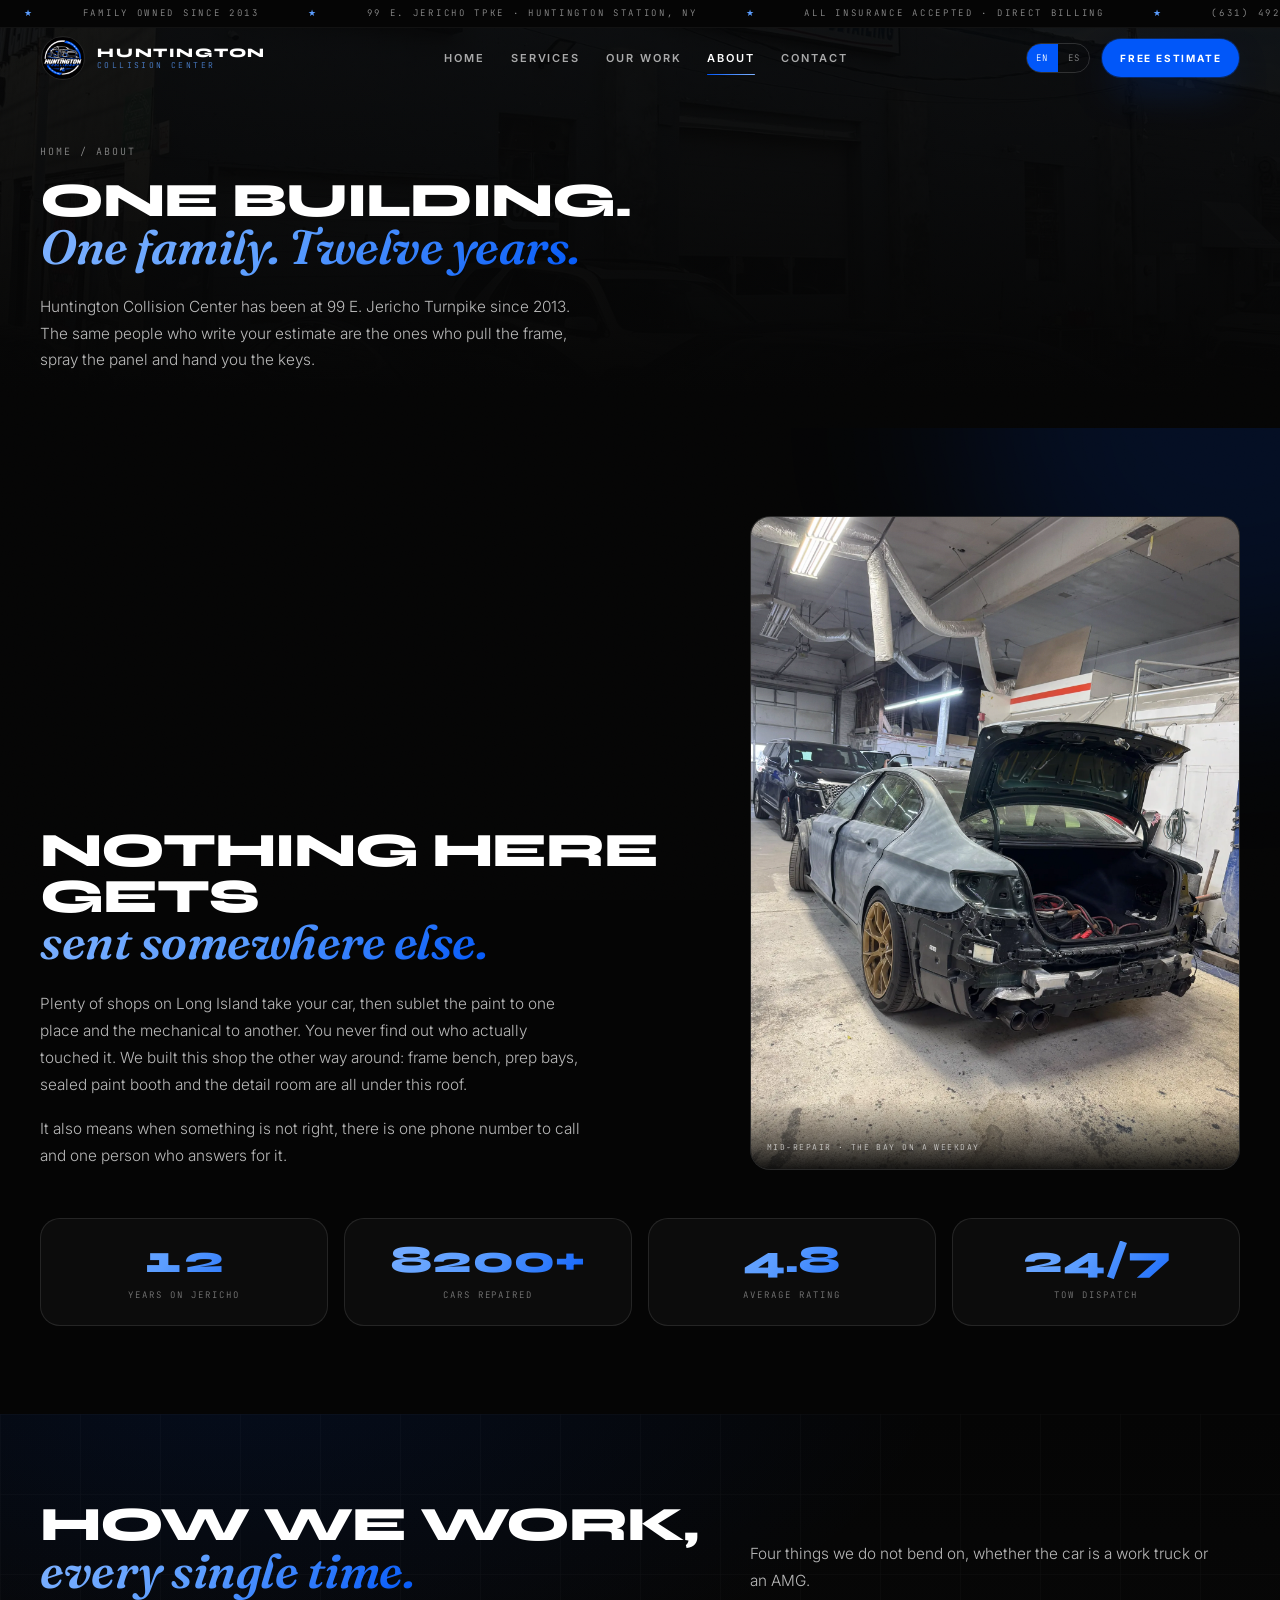
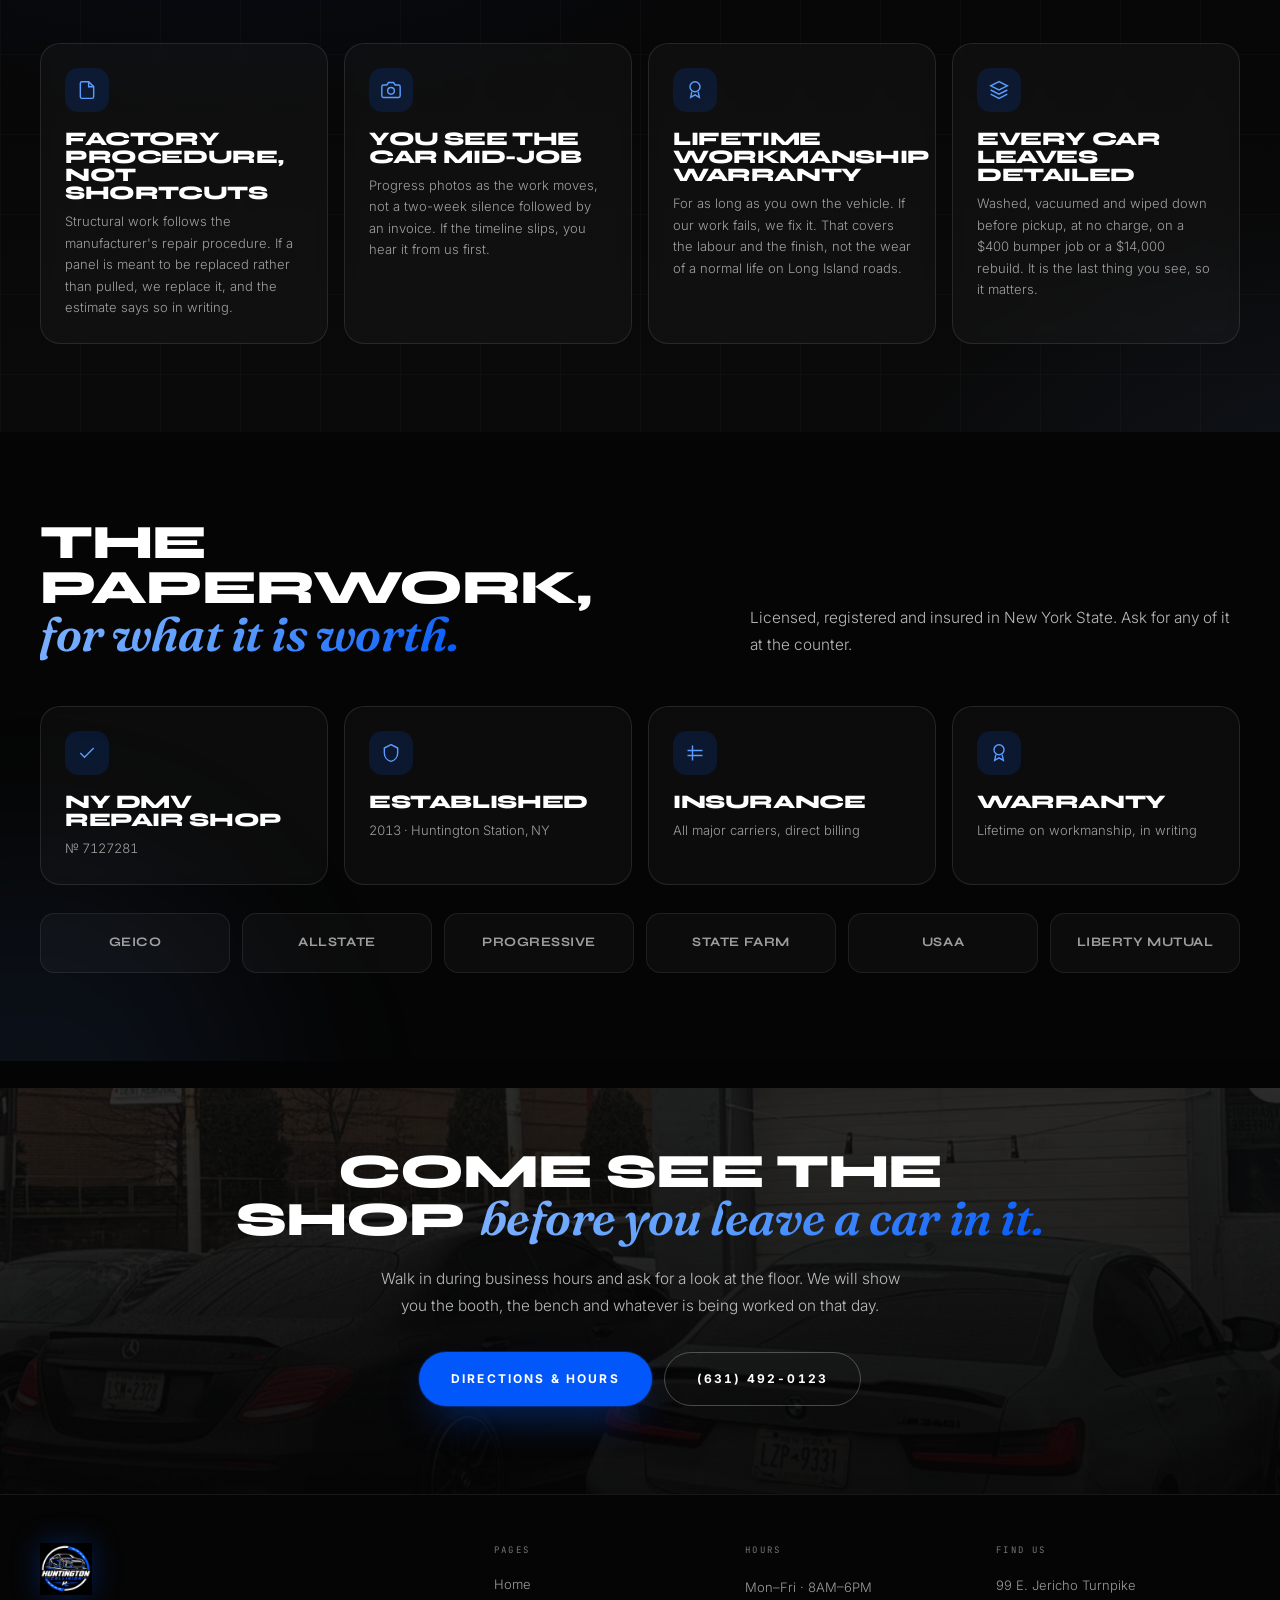
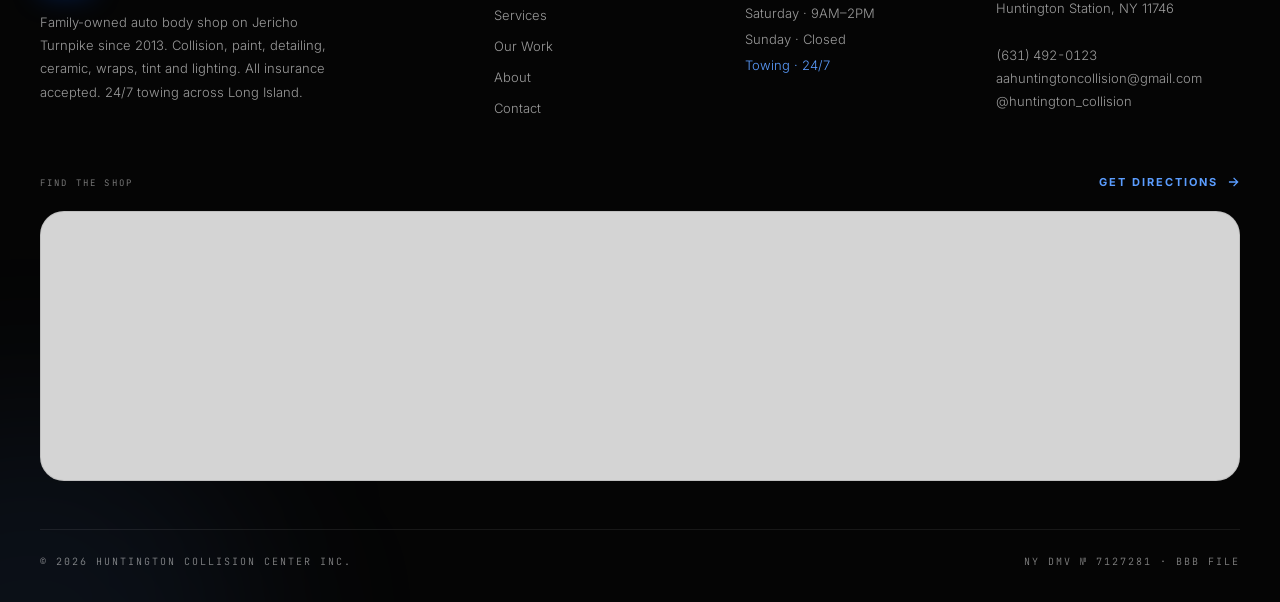
==== commit a5ab5b51: "Fix blank page in Safari when app.js does not run Reported: the page opens but the elements never ap" ====
--- a/about.html
+++ b/about.html
@@ -20,8 +20,21 @@
 <link rel="stylesheet" href="assets/styles.css">
 
 <script>
-(function(){var d=document.documentElement;d.className+=' js';
-try{if(!sessionStorage.getItem('hc-seen'))d.className+=' loading';}catch(e){d.className+=' loading';}})();
+(function () {
+  var d = document.documentElement;
+  d.classList.add('js');
+  var show = true;
+  try { show = !sessionStorage.getItem('hc-seen'); } catch (e) {}
+  if (!show) return;
+  d.classList.add('loading');
+  // Si app.js no llega a ejecutarse (red, parseo, extensión), el loader
+  // no puede dejar la página en negro para siempre.
+  setTimeout(function () {
+    d.classList.remove('loading');
+    var l = document.querySelector('.loader');
+    if (l && l.parentNode) l.parentNode.removeChild(l);
+  }, 6000);
+})();
 </script>
 </head>
 <body>
--- a/assets/styles.css
+++ b/assets/styles.css
@@ -111,8 +111,8 @@
 
 .glass {
   background: rgb(20 20 20 / .5);
+  -webkit-backdrop-filter: blur(16px) saturate(140%);
   backdrop-filter: blur(16px) saturate(140%);
-  -webkit-backdrop-filter: blur(16px) saturate(140%);
   border: 1px solid rgb(255 255 255 / .08);
 }
 
@@ -231,15 +231,15 @@
 /* Revelado de titular palabra por palabra */
 .word { display: inline-block; overflow: hidden; vertical-align: bottom; }
 .word > i { display: inline-block; font-style: inherit; }
-html.js .word > i { transform: translateY(105%); transition: transform .8s var(--ease); }
-html.js .is-in .word > i { transform: none; }
+html.anim .word > i { transform: translateY(105%); transition: transform .8s var(--ease); }
+html.anim .is-in .word > i { transform: none; }
 
 @media (prefers-reduced-motion: reduce) {
   .tilt-in { transform: none !important; }
   .edge-glow:hover::before { animation: none; }
   .float { animation: none; }
   .parallax { transform: none !important; }
-  html.js .word > i { transform: none; }
+  html.anim .word > i { transform: none; }
 }
 
 /* ---------- TIPOGRAFÍA ---------- */
@@ -368,7 +368,9 @@
 
 .nav-shell {
   max-width: var(--maxw); margin-inline: auto;
-  transition: margin var(--t-ui) var(--ease), padding var(--t-ui) var(--ease);
+  /* El descenso va por transform, no por margin: animar margin obliga a
+     recalcular layout en cada frame de la transición. */
+  transition: transform var(--t-ui) var(--ease);
 }
 .nav-in {
   display: flex; align-items: center; justify-content: space-between;
@@ -379,11 +381,13 @@
   border: 1px solid transparent;
 }
 /* Al bajar, la barra se despega y se vuelve píldora */
-.nav.is-stuck .nav-shell { margin-top: .75rem; padding-inline: clamp(.75rem, 2vw, 1rem); }
+/* El estrechamiento es instantáneo y queda enmascarado por la aparición
+   del fondo; solo el descenso se anima. */
+.nav.is-stuck .nav-shell { transform: translateY(.75rem); padding-inline: clamp(.75rem, 2vw, 1rem); }
 .nav.is-stuck .nav-in {
   background: rgb(5 5 5 / .9);
+  -webkit-backdrop-filter: blur(20px) saturate(140%);
   backdrop-filter: blur(20px) saturate(140%);
-  -webkit-backdrop-filter: blur(20px) saturate(140%);
   border-color: rgb(255 255 255 / .1);
   border-radius: 999px;
   box-shadow: 0 24px 50px -20px rgb(0 0 0 / .8);
@@ -470,6 +474,7 @@
   margin: .5rem var(--pad-x) 0;
   padding: 1rem 1.25rem calc(1.25rem + env(safe-area-inset-bottom));
   background: rgb(5 5 5 / .96);
+  -webkit-backdrop-filter: blur(20px);
   backdrop-filter: blur(20px);
   border: 1px solid rgb(255 255 255 / .1);
   border-radius: 1.5rem;
@@ -482,7 +487,7 @@
   letter-spacing: .04em;
   padding: .75rem 0;
   border-bottom: 1px solid rgb(255 255 255 / .07);
-  transition: color var(--t-micro) ease, padding-left var(--t-micro) ease;
+  transition: color var(--t-micro) ease;
 }
 .nav-panel a:last-of-type { border-bottom: 0; }
 .nav-panel a:hover, .nav-panel a.active { color: var(--blue-soft); }
@@ -528,7 +533,8 @@
 /* ---------- HERO ---------- */
 .hero {
   position: relative;
-  min-height: min(88svh, 800px);
+  min-height: min(88vh, 800px);
+  min-height: min(88svh, 800px); /* fallback arriba: Safari <15.4 no entiende svh */
   display: flex; flex-direction: column; justify-content: center;
   overflow: hidden; isolation: isolate;
   padding-top: 5rem;
@@ -597,6 +603,7 @@
   height: 2.5rem; overflow: hidden;
   border-top: 1px solid rgb(255 255 255 / .1);
   background: rgb(5 5 5 / .6);
+  -webkit-backdrop-filter: blur(6px);
   backdrop-filter: blur(6px);
   display: flex; align-items: center;
 }
@@ -625,6 +632,7 @@
   padding: 1.5rem;
   border-radius: 1.25rem;
   background: rgb(255 255 255 / .03);
+  -webkit-backdrop-filter: blur(6px);
   backdrop-filter: blur(6px);
   border: 1px solid rgb(255 255 255 / .1);
   transition: border-color var(--t-ui) ease, transform .5s var(--ease), box-shadow .5s ease;
@@ -663,7 +671,7 @@
 .svc-tag {
   position: absolute; top: .85rem; left: .85rem; z-index: 1;
   padding: .3rem .7rem; border-radius: 999px;
-  background: rgb(5 5 5 / .7); backdrop-filter: blur(6px);
+  background: rgb(5 5 5 / .7); -webkit-backdrop-filter: blur(6px); backdrop-filter: blur(6px);
   border: 1px solid rgb(255 255 255 / .12);
   font-family: var(--font-mono);
   font-size: .5rem; letter-spacing: .2em; text-transform: uppercase;
@@ -795,6 +803,7 @@
   padding: clamp(1.5rem, 3.5vw, 2.5rem);
   border-radius: 1.5rem;
   background: rgb(255 255 255 / .03);
+  -webkit-backdrop-filter: blur(10px);
   backdrop-filter: blur(10px);
   border: 1px solid rgb(255 255 255 / .1);
 }
@@ -921,7 +930,7 @@
   box-shadow: var(--shadow-soft);
 }
 .mobile-cta a:first-child {
-  background: rgb(17 17 17 / .92); backdrop-filter: blur(14px);
+  background: rgb(17 17 17 / .92); -webkit-backdrop-filter: blur(14px); backdrop-filter: blur(14px);
   border: 1px solid rgb(255 255 255 / .14); color: #fff;
 }
 .mobile-cta a:last-child { background: var(--blue); color: #fff; }
@@ -935,6 +944,7 @@
   position: fixed; inset: 0; z-index: var(--z-modal);
   display: grid; place-items: center; padding: 1rem;
   background: rgb(0 0 0 / .82);
+  -webkit-backdrop-filter: blur(8px);
   backdrop-filter: blur(8px); -webkit-backdrop-filter: blur(8px);
   opacity: 0; pointer-events: none;
   transition: opacity var(--t-ui) ease;
@@ -942,7 +952,9 @@
 }
 .modal.open { opacity: 1; pointer-events: auto; }
 .modal-card {
-  width: min(560px, 100%); max-height: min(88svh, 780px);
+  width: min(560px, 100%);
+  max-height: min(88vh, 780px);
+  max-height: min(88svh, 780px);
   overflow-y: auto; overscroll-behavior: contain;
   padding: clamp(1.5rem, 4vw, 2.4rem);
   border-radius: 1.5rem;
@@ -964,30 +976,30 @@
 
 /* ---------- MOTION ---------- */
 .rise { opacity: 1; }
-html.js .rise {
+html.anim .rise {
   opacity: 0; transform: translateY(24px);
   transition: opacity var(--t-slow) var(--ease), transform var(--t-slow) var(--ease);
 }
-html.js .rise.is-in { opacity: 1; transform: none; }
-
-html.js .rise-kids > * {
+html.anim .rise.is-in { opacity: 1; transform: none; }
+
+html.anim .rise-kids > * {
   opacity: 0; transform: translateY(20px);
   transition: opacity var(--t-slow) var(--ease), transform var(--t-slow) var(--ease);
 }
-html.js .rise-kids.is-in > * { opacity: 1; transform: none; }
-html.js .rise-kids.is-in > *:nth-child(1) { transition-delay: 0ms; }
-html.js .rise-kids.is-in > *:nth-child(2) { transition-delay: 70ms; }
-html.js .rise-kids.is-in > *:nth-child(3) { transition-delay: 140ms; }
-html.js .rise-kids.is-in > *:nth-child(4) { transition-delay: 210ms; }
-html.js .rise-kids.is-in > *:nth-child(5) { transition-delay: 280ms; }
-html.js .rise-kids.is-in > *:nth-child(n+6) { transition-delay: 340ms; }
+html.anim .rise-kids.is-in > * { opacity: 1; transform: none; }
+html.anim .rise-kids.is-in > *:nth-child(1) { transition-delay: 0ms; }
+html.anim .rise-kids.is-in > *:nth-child(2) { transition-delay: 70ms; }
+html.anim .rise-kids.is-in > *:nth-child(3) { transition-delay: 140ms; }
+html.anim .rise-kids.is-in > *:nth-child(4) { transition-delay: 210ms; }
+html.anim .rise-kids.is-in > *:nth-child(5) { transition-delay: 280ms; }
+html.anim .rise-kids.is-in > *:nth-child(n+6) { transition-delay: 340ms; }
 
 /* Máscara del titular: line-height 1 mínimo o recorta los glifos */
 .mask { display: block; overflow: hidden; padding-bottom: .1em; }
 .mask > span { display: block; line-height: 1; }
-html.js .hero .mask > span { transform: translateY(110%); transition: transform .9s var(--ease); }
-html.js .hero.is-in .mask > span { transform: none; }
-html.js .hero .mask:nth-of-type(2) > span { transition-delay: 130ms; }
+html.anim .hero .mask > span { transform: translateY(110%); transition: transform .9s var(--ease); }
+html.anim .hero.is-in .mask > span { transform: none; }
+html.anim .hero .mask:nth-of-type(2) > span { transition-delay: 130ms; }
 
 @media (prefers-reduced-motion: reduce) {
   *, *::before, *::after {
@@ -996,14 +1008,14 @@
     transition-duration: .01ms !important;
     scroll-behavior: auto !important;
   }
-  html.js .rise, html.js .rise-kids > * { opacity: 1; transform: none; }
-  html.js .hero .mask > span { transform: none; }
+  html.anim .rise, html.anim .rise-kids > * { opacity: 1; transform: none; }
+  html.anim .hero .mask > span { transform: none; }
   .hero-media img, .ticker-track, .hero-reel-tag::before, .loader-logo { animation: none; }
 }
 
 /* ---------- RESPONSIVE ---------- */
 @media (max-width: 640px) {
-  .hero { min-height: min(90svh, 700px); padding-top: 4.5rem; }
+  .hero { min-height: min(90vh, 700px); min-height: min(90svh, 700px); padding-top: 4.5rem; }
   .hero-cta .btn-ghost { display: none; }
   .hero-marquee { display: none; }
 }
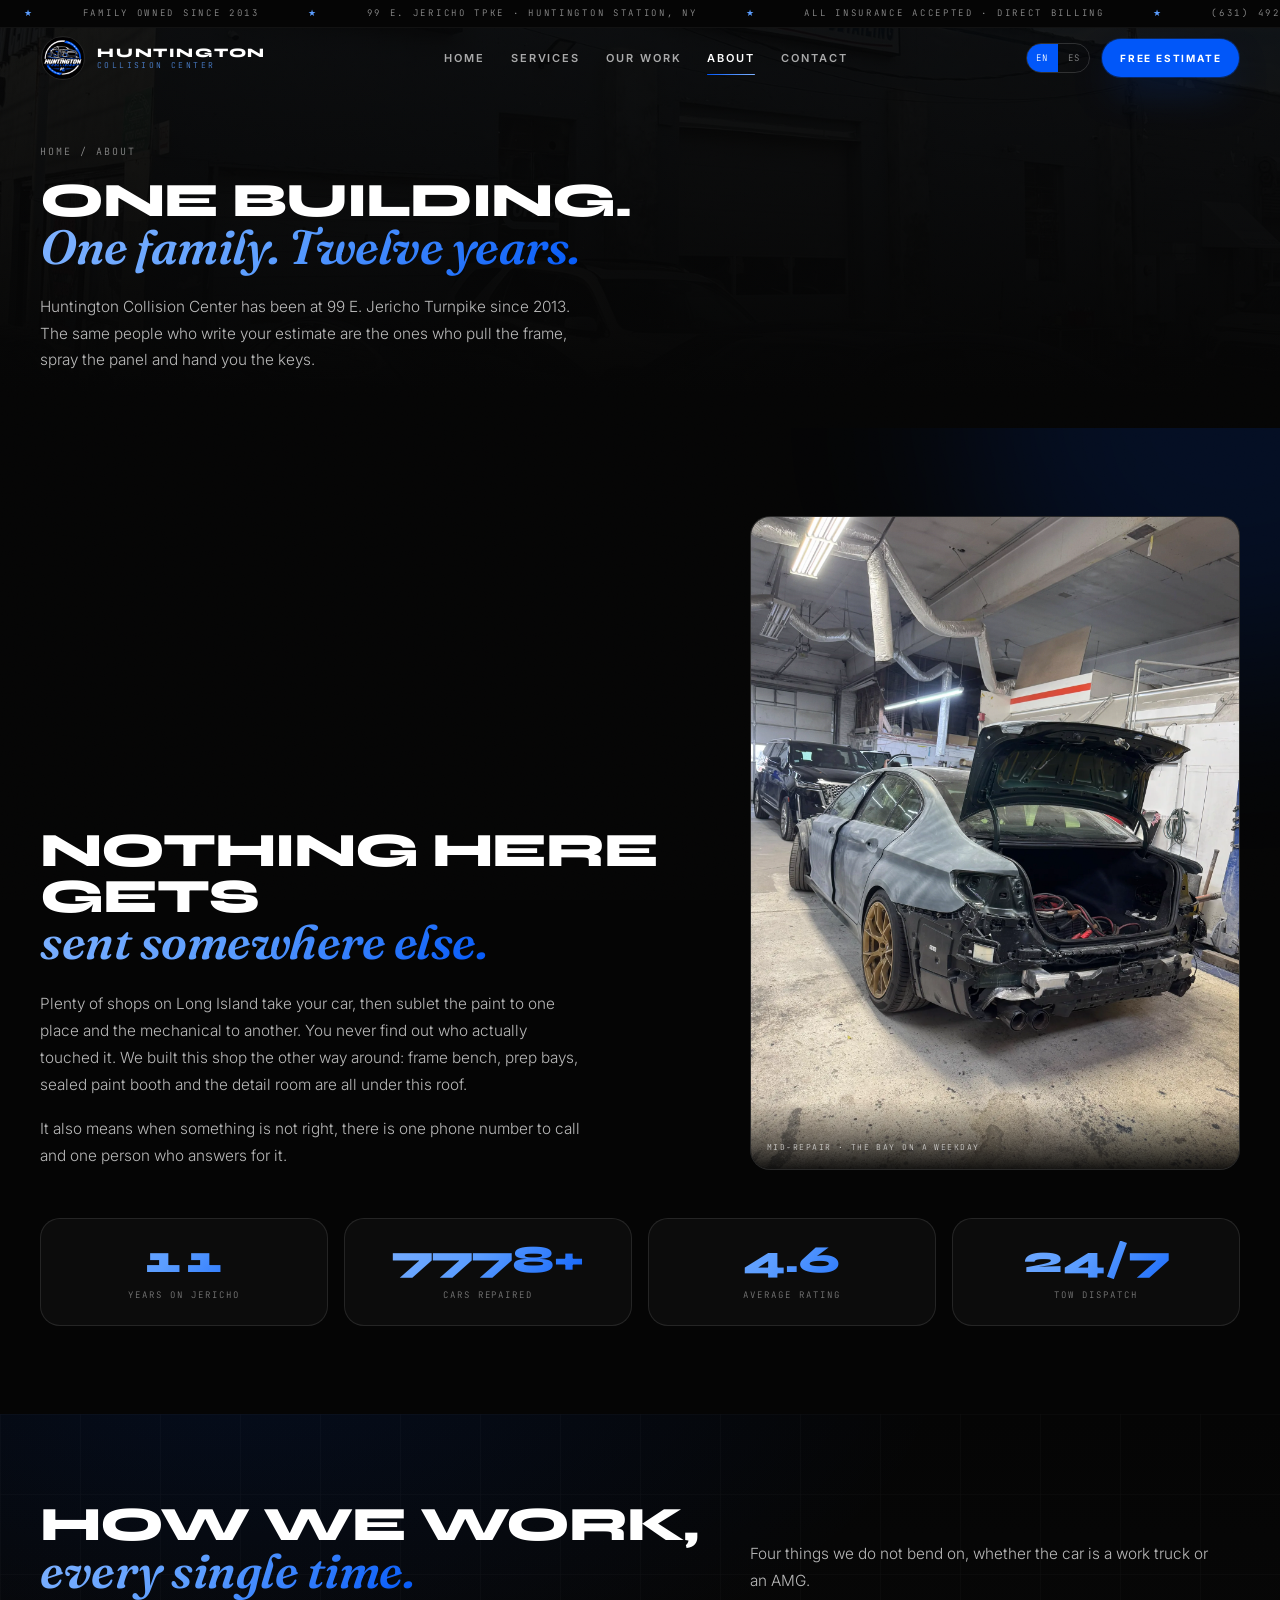
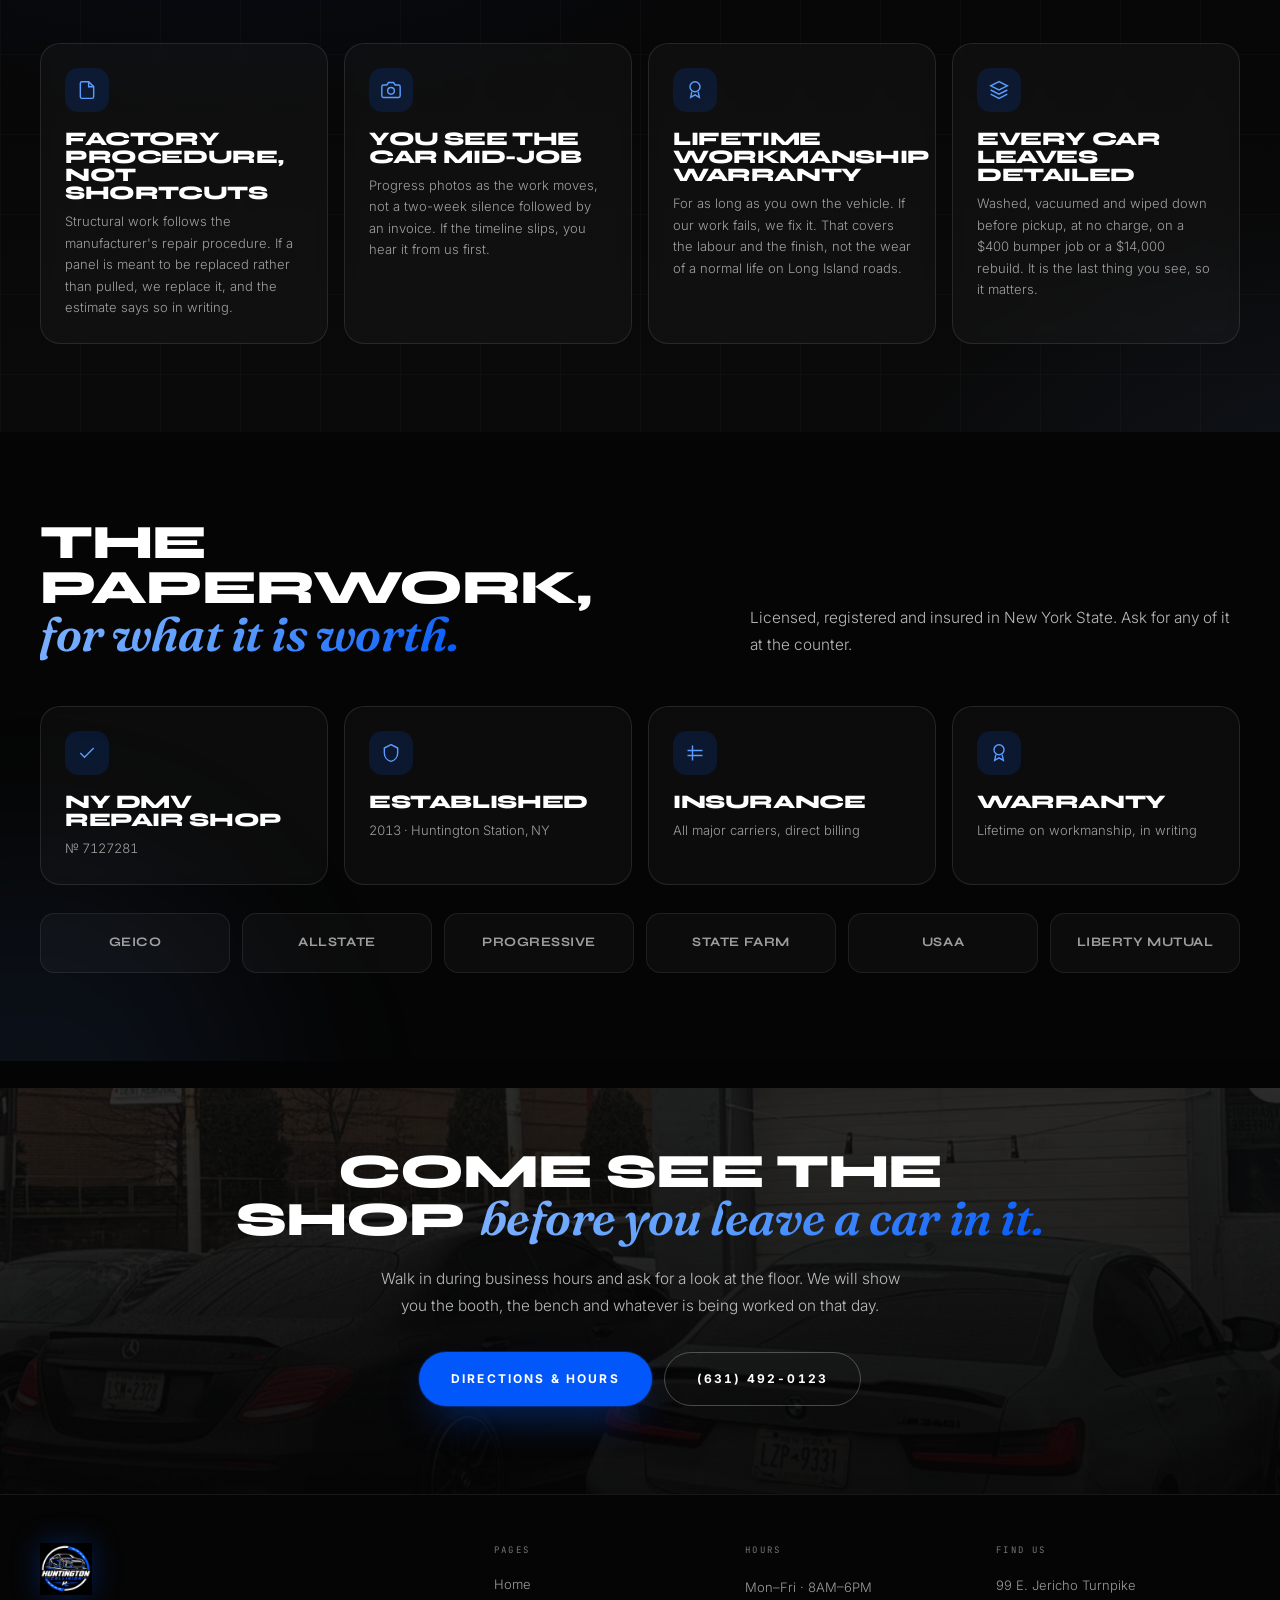
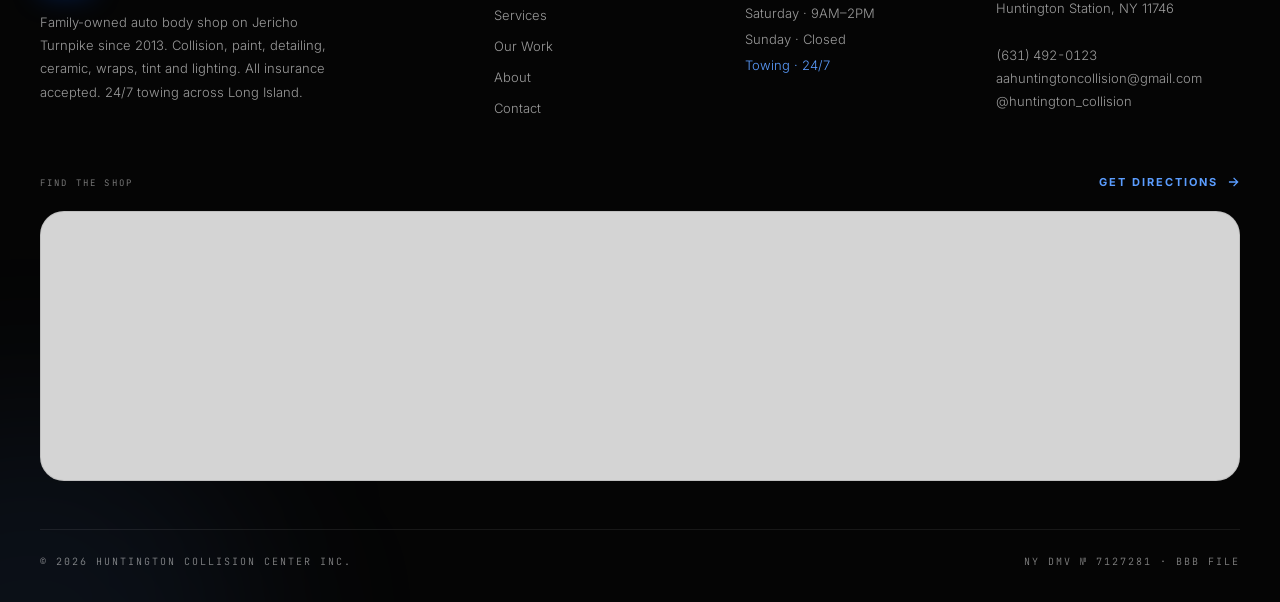
==== commit 75a2fd47: "Fix unstyled page on devices holding a cached stylesheet Reported from an iPhone: the site renders a" ====
--- a/about.html
+++ b/about.html
@@ -17,7 +17,7 @@
 <link rel="preconnect" href="https://fonts.googleapis.com">
 <link rel="preconnect" href="https://fonts.gstatic.com" crossorigin>
 <link href="https://fonts.googleapis.com/css2?family=Fraunces:ital,opsz,wght@1,9..144,400..700&family=Inter:wght@300;400;500;600;700&family=JetBrains+Mono:wght@400;500&family=Syne:wght@600;700;800&display=swap" rel="stylesheet">
-<link rel="stylesheet" href="assets/styles.css">
+<link rel="stylesheet" href="assets/styles.css?v=68b55d2a">
 
 <script>
 (function () {
@@ -427,6 +427,6 @@
   </div>
 </div>
 
-<script src="assets/app.js" defer></script>
+<script src="assets/app.js?v=f20074a3" defer></script>
 </body>
 </html>
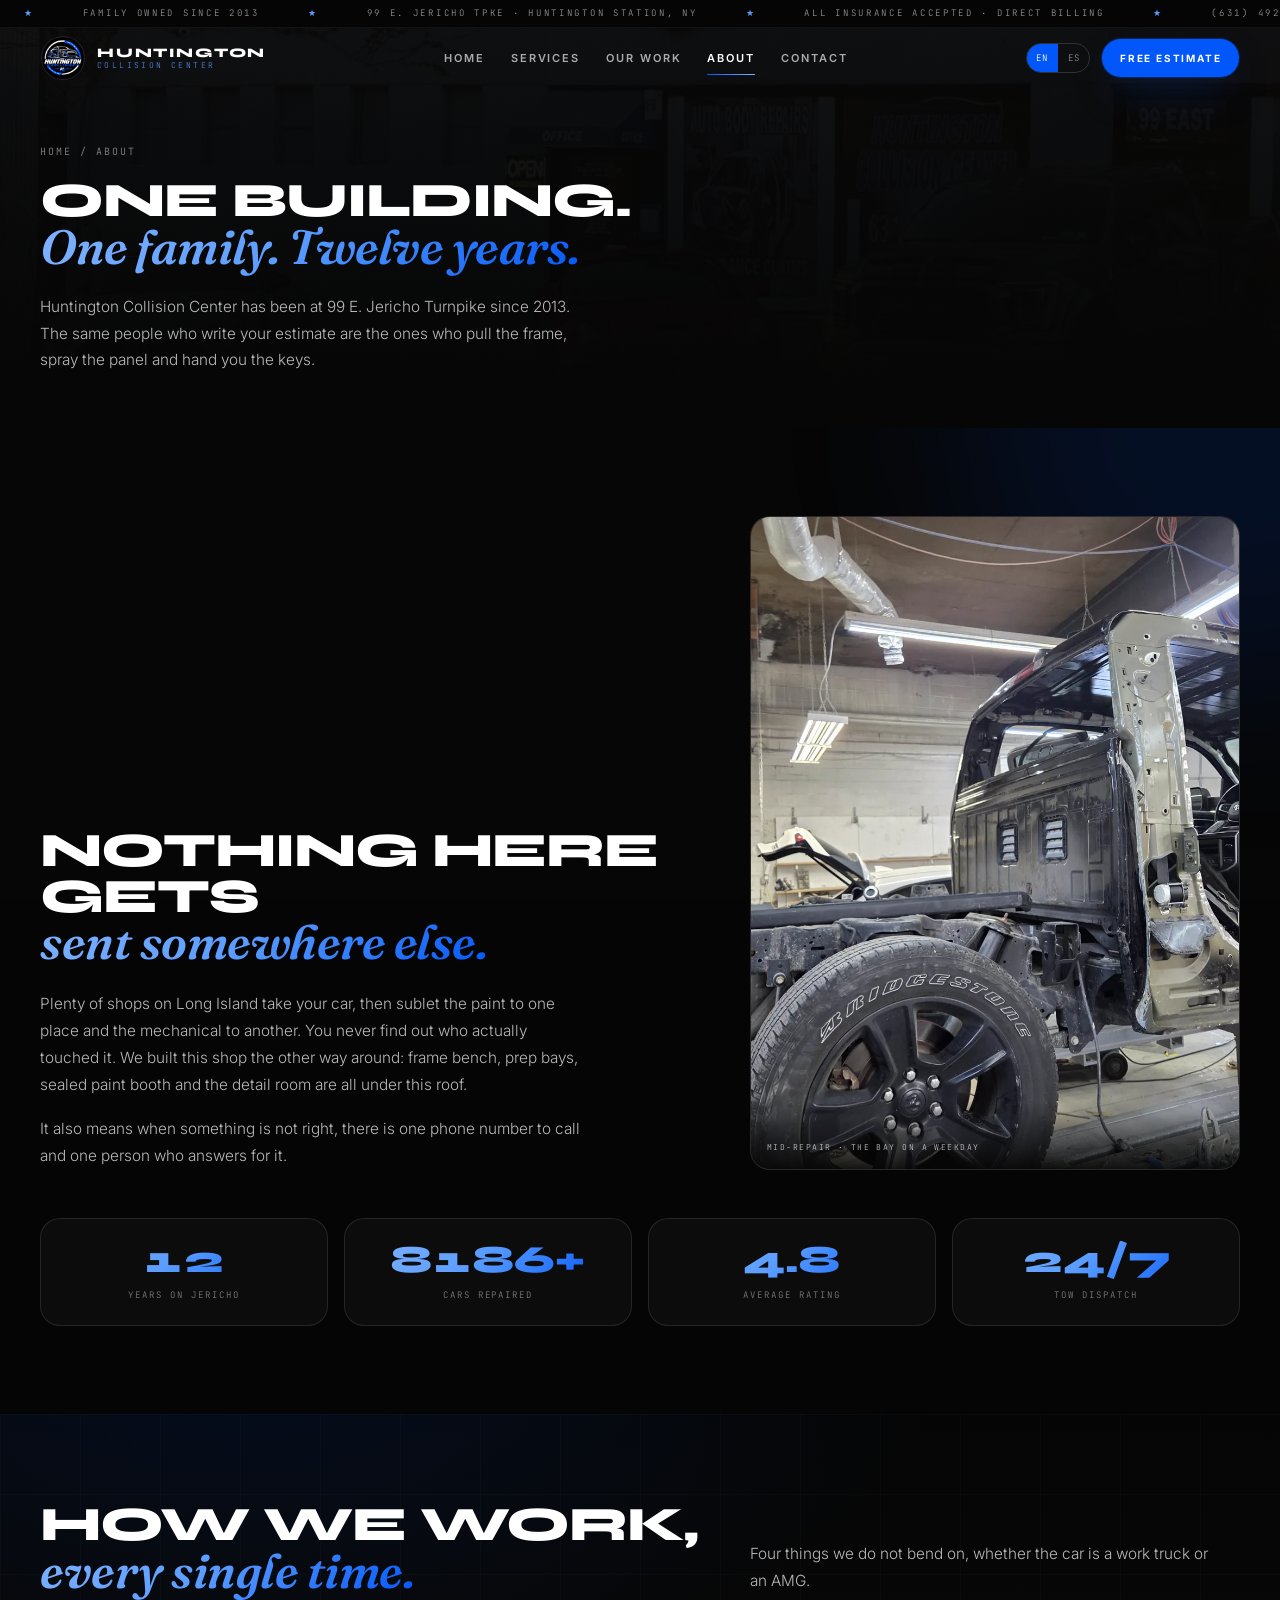
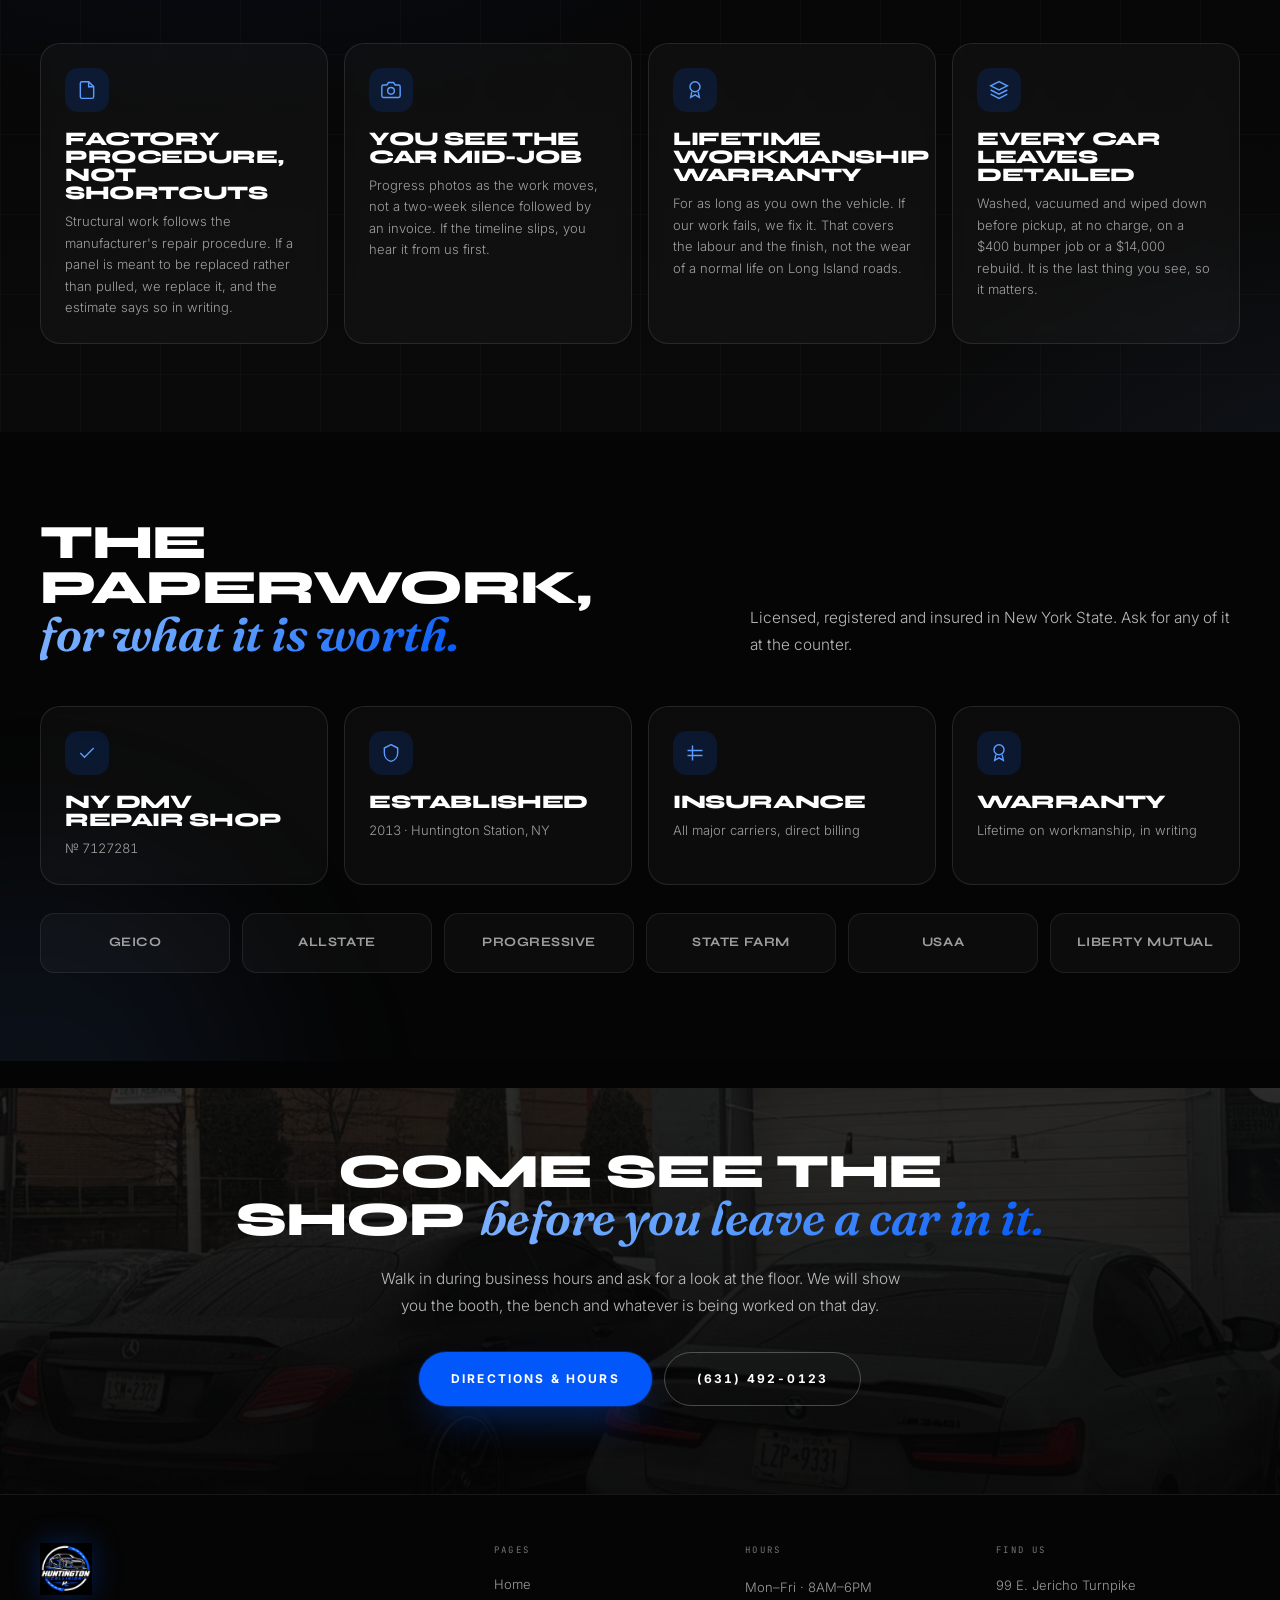
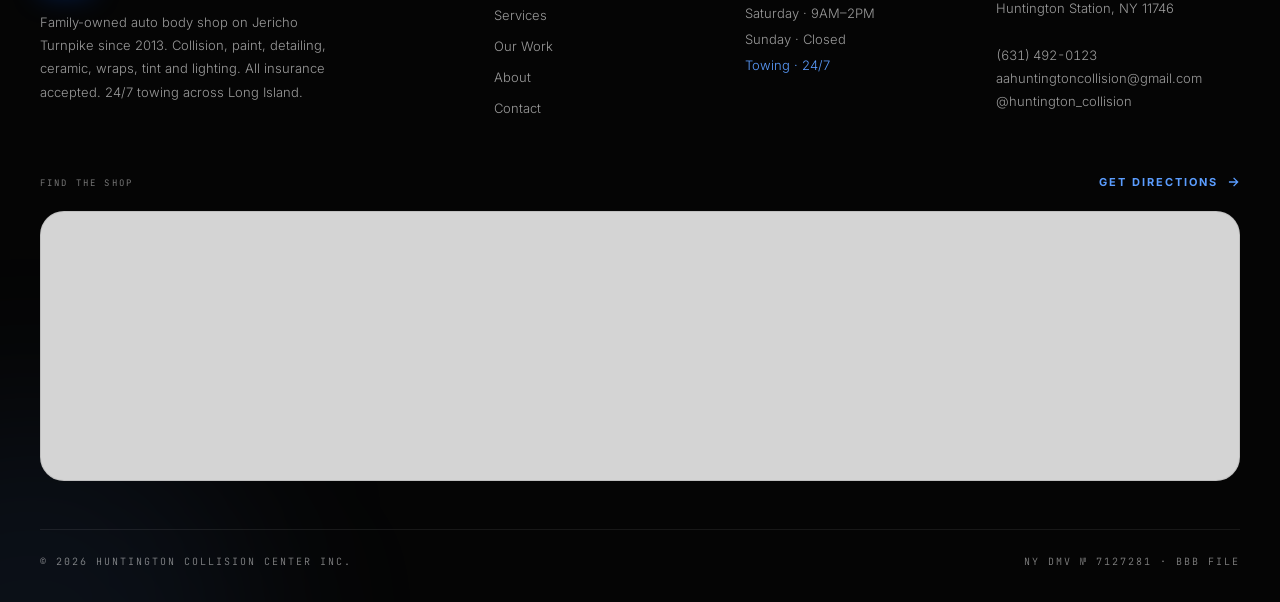
==== commit f21961bd: "Match every photo to the service it illustrates, and change the hero car Two requests from the shop." ====
--- a/about.html
+++ b/about.html
@@ -10,14 +10,14 @@
 <meta property="og:type" content="website">
 <meta property="og:title" content="About · Huntington Collision Center · Family-Owned Since 2013">
 <meta property="og:description" content="Family-owned auto body shop at 99 E. Jericho Turnpike, Huntington Station NY. Licensed since 2013, NY DMV 7127281. All insurance accepted, lifetime workmanship warranty, 24/7 towing.">
-<meta property="og:image" content="https://huntingtoncollision.com/assets/media/photo/shop-front-lot.webp">
+<meta property="og:image" content="https://huntingtoncollision.com/assets/media/photo/shop-street.webp">
 <link rel="icon" type="image/png" href="assets/brand/logo-180.png">
 <link rel="apple-touch-icon" href="assets/brand/logo-180.png">
 
 <link rel="preconnect" href="https://fonts.googleapis.com">
 <link rel="preconnect" href="https://fonts.gstatic.com" crossorigin>
 <link href="https://fonts.googleapis.com/css2?family=Fraunces:ital,opsz,wght@1,9..144,400..700&family=Inter:wght@300;400;500;600;700&family=JetBrains+Mono:wght@400;500&family=Syne:wght@600;700;800&display=swap" rel="stylesheet">
-<link rel="stylesheet" href="assets/styles.css?v=68b55d2a">
+<link rel="stylesheet" href="assets/styles.css?v=8a1acaa5">
 
 <script>
 (function () {
@@ -121,7 +121,7 @@
 <!-- ============ ENCABEZADO ============ -->
 <section class="page-head">
   <div class="page-head-media" aria-hidden="true">
-    <img src="assets/media/photo/shop-front-lot.webp" alt="" width="1600" height="2134" fetchpriority="high" decoding="async">
+    <img src="assets/media/photo/shop-street.webp" alt="Huntington Collision Center seen from Jericho Turnpike" width="1600" height="2134" decoding="async" fetchpriority="high">
   </div>
   <div class="wrap">
     <nav class="crumbs mono" aria-label="Breadcrumb">
@@ -158,7 +158,7 @@
 
       <div class="tile tilt sheen" data-tilt="5" style="aspect-ratio:3/4">
         <div class="tilt-in" style="height:100%">
-          <img src="assets/media/photo/m5-primer-bay.webp" alt="A BMW M5 in bare primer parked under the shop lights, mid-repair" width="1600" height="2134" loading="lazy" decoding="async">
+          <img src="assets/media/photo/frame-bench.webp" alt="Vehicle stripped to the shell on the frame bench" width="1600" height="1200" loading="lazy" decoding="async">
           <span class="tile-cap" data-en="Mid-repair · the bay on a weekday" data-es="En reparación · el taller entre semana">Mid-repair · the bay on a weekday</span>
         </div>
       </div>
--- a/assets/styles.css
+++ b/assets/styles.css
@@ -548,11 +548,13 @@
   0%, 100% { transform: scale(1.05); }
   50%      { transform: scale(1.12); }
 }
+/* El velo se concentra a la izquierda, donde va el texto, y suelta el lado
+   derecho para que el carro se vea. Antes lo tapaba entero. */
 .hero-scrim {
   position: absolute; inset: 0; z-index: -2;
   background:
-    linear-gradient(to bottom, rgb(5 5 5 / .45) 0%, rgb(5 5 5 / .55) 45%, var(--black) 100%),
-    linear-gradient(to right, var(--black) 0%, rgb(5 5 5 / .45) 55%, transparent 100%);
+    linear-gradient(to bottom, rgb(5 5 5 / .3) 0%, rgb(5 5 5 / .38) 55%, var(--black) 100%),
+    linear-gradient(to right, rgb(5 5 5 / .93) 0%, rgb(5 5 5 / .62) 34%, rgb(5 5 5 / .12) 68%, transparent 100%);
 }
 .hero-stripes { position: absolute; inset: 0; z-index: -1; opacity: .06; }
 
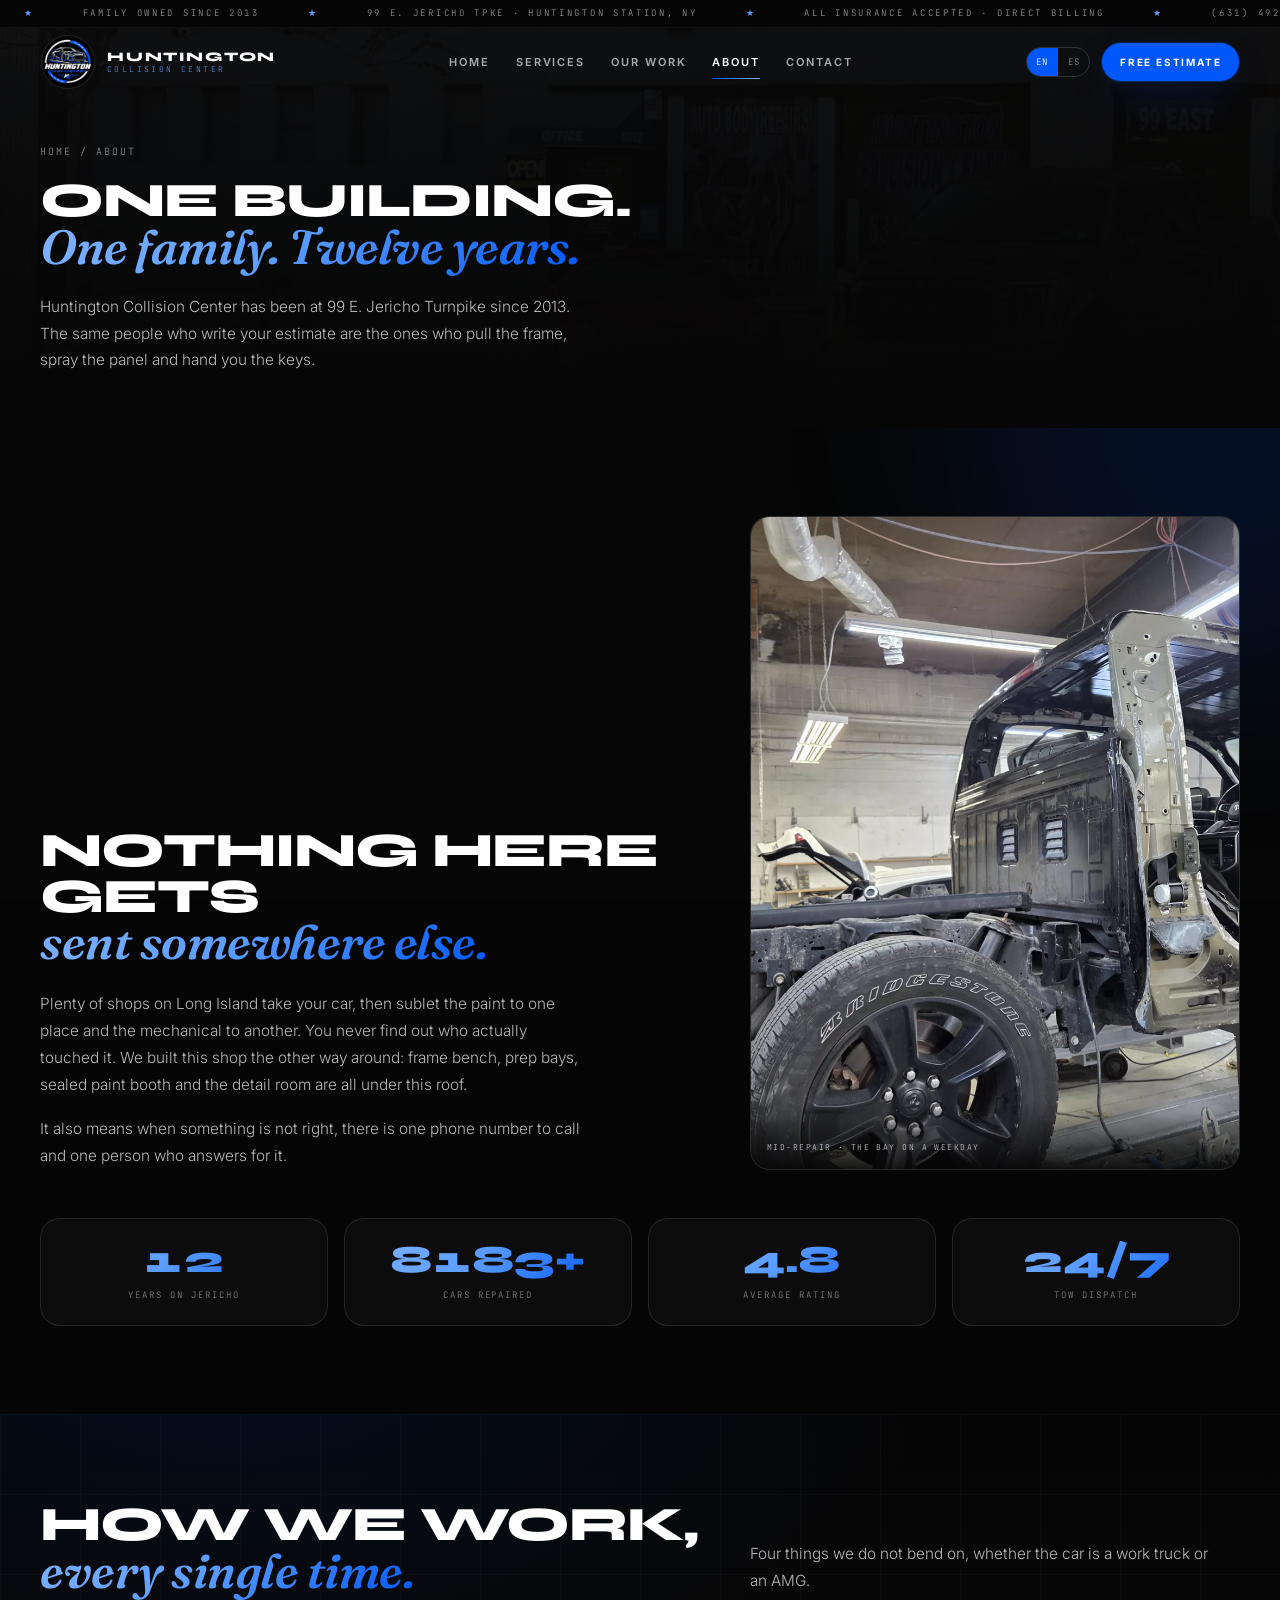
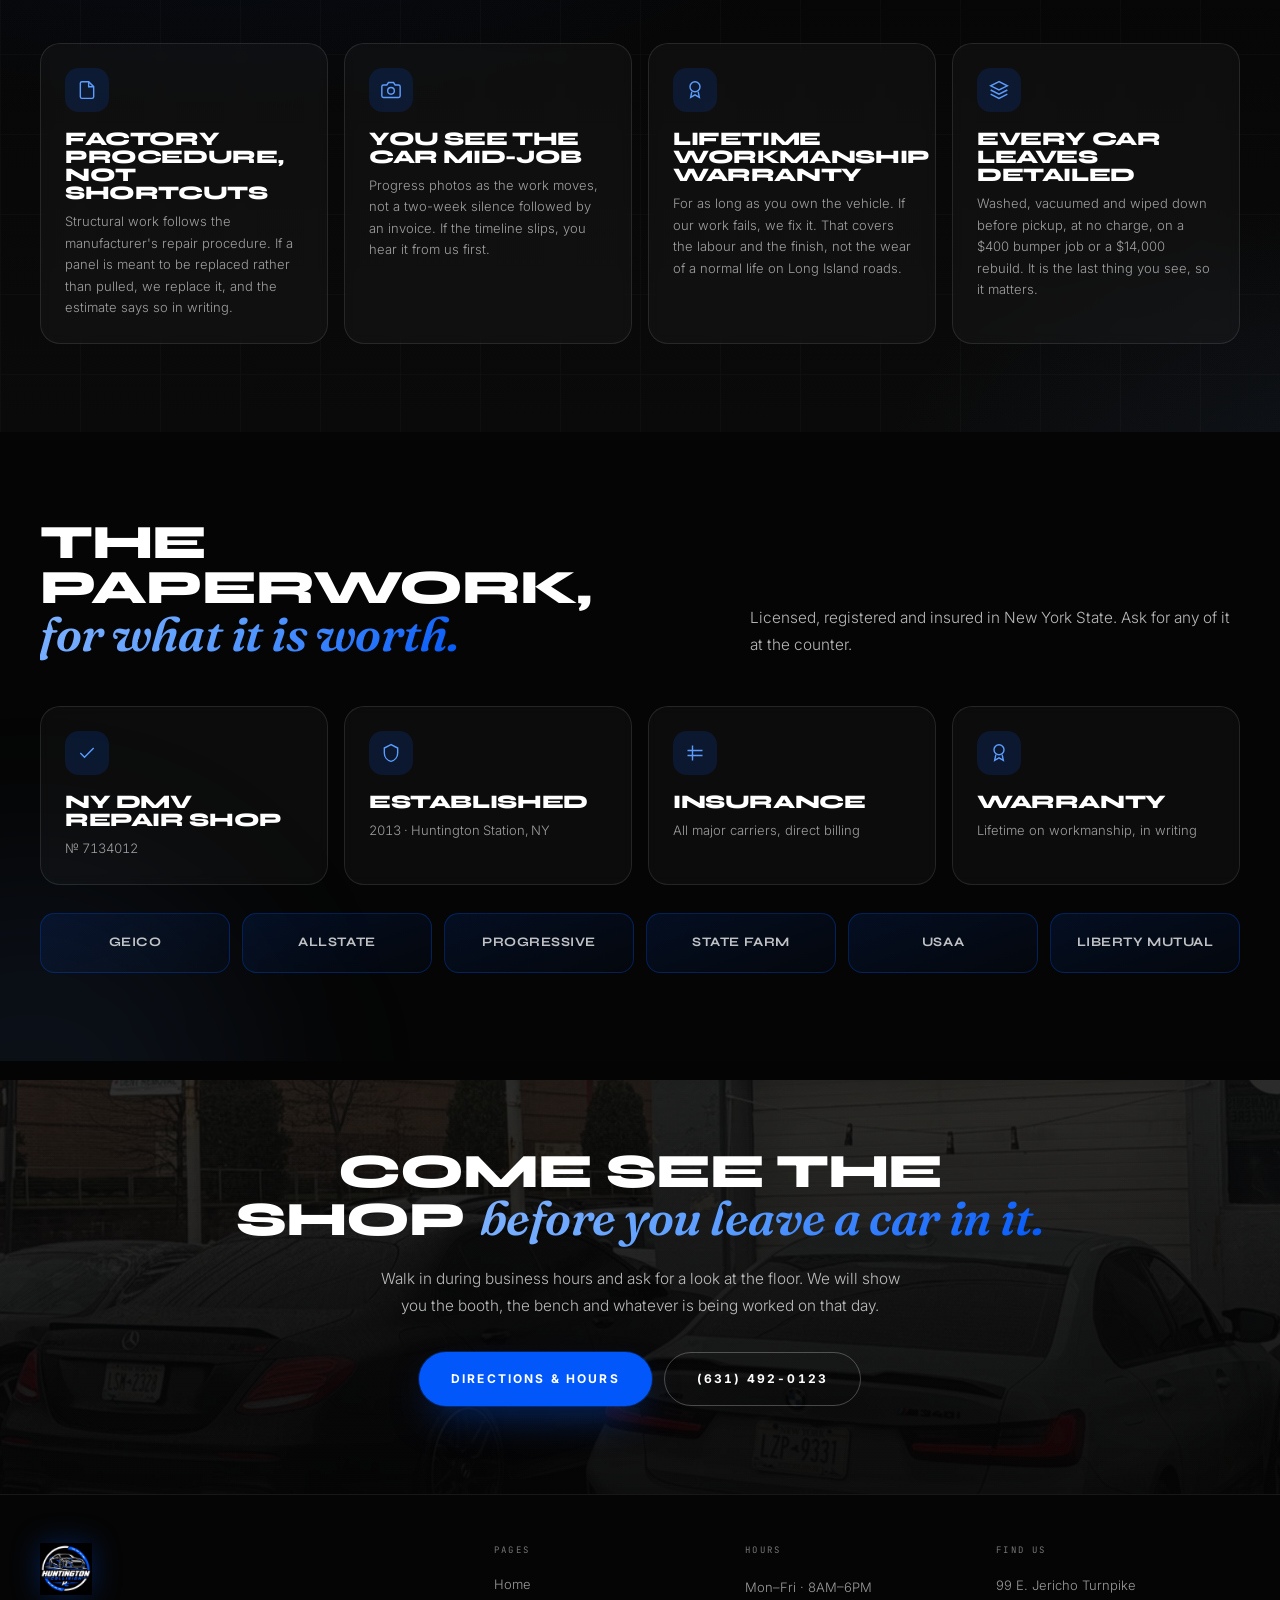
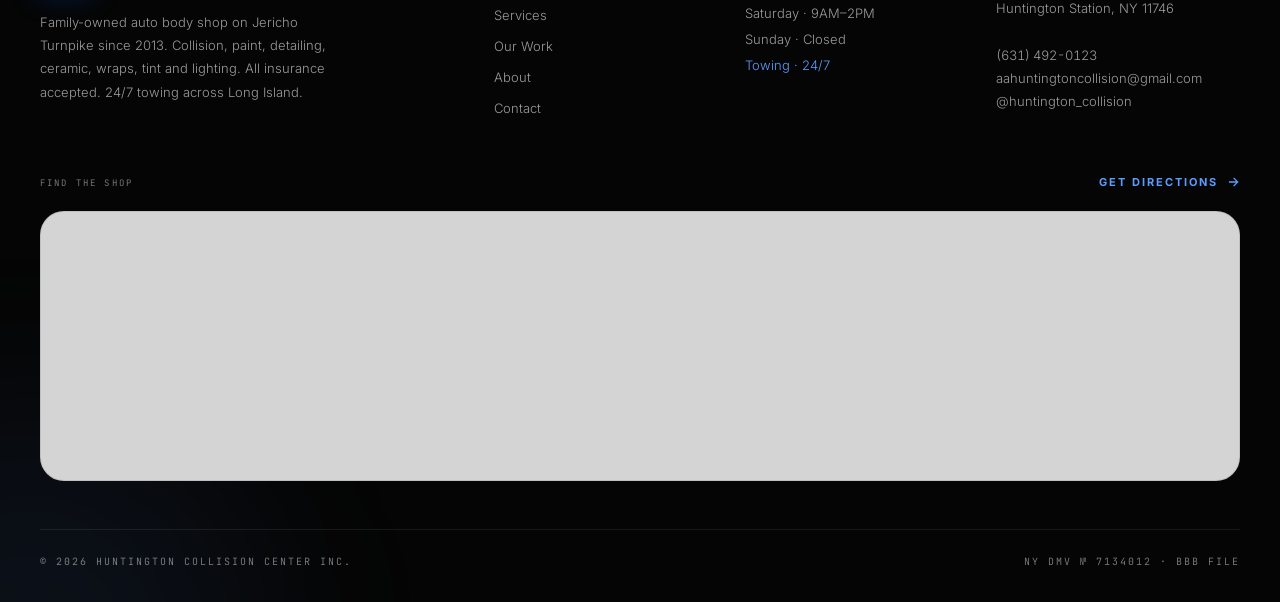
==== commit fede5514: "Real starlight photos, correct DMV number, bigger mark, carriers on brand DMV number was wrong every" ====
--- a/about.html
+++ b/about.html
@@ -5,11 +5,11 @@
 <meta name="viewport" content="width=device-width, initial-scale=1">
 <meta name="theme-color" content="#050505">
 <title>About · Huntington Collision Center · Family-Owned Since 2013</title>
-<meta name="description" content="Family-owned auto body shop at 99 E. Jericho Turnpike, Huntington Station NY. Licensed since 2013, NY DMV 7127281. All insurance accepted, lifetime workmanship warranty, 24/7 towing.">
+<meta name="description" content="Family-owned auto body shop at 99 E. Jericho Turnpike, Huntington Station NY. Licensed since 2013, NY DMV 7134012. All insurance accepted, lifetime workmanship warranty, 24/7 towing.">
 <link rel="canonical" href="https://huntingtoncollision.com/about">
 <meta property="og:type" content="website">
 <meta property="og:title" content="About · Huntington Collision Center · Family-Owned Since 2013">
-<meta property="og:description" content="Family-owned auto body shop at 99 E. Jericho Turnpike, Huntington Station NY. Licensed since 2013, NY DMV 7127281. All insurance accepted, lifetime workmanship warranty, 24/7 towing.">
+<meta property="og:description" content="Family-owned auto body shop at 99 E. Jericho Turnpike, Huntington Station NY. Licensed since 2013, NY DMV 7134012. All insurance accepted, lifetime workmanship warranty, 24/7 towing.">
 <meta property="og:image" content="https://huntingtoncollision.com/assets/media/photo/shop-street.webp">
 <link rel="icon" type="image/png" href="assets/brand/logo-180.png">
 <link rel="apple-touch-icon" href="assets/brand/logo-180.png">
@@ -17,7 +17,7 @@
 <link rel="preconnect" href="https://fonts.googleapis.com">
 <link rel="preconnect" href="https://fonts.gstatic.com" crossorigin>
 <link href="https://fonts.googleapis.com/css2?family=Fraunces:ital,opsz,wght@1,9..144,400..700&family=Inter:wght@300;400;500;600;700&family=JetBrains+Mono:wght@400;500&family=Syne:wght@600;700;800&display=swap" rel="stylesheet">
-<link rel="stylesheet" href="assets/styles.css?v=8a1acaa5">
+<link rel="stylesheet" href="assets/styles.css?v=60ea9026">
 
 <script>
 (function () {
@@ -238,7 +238,7 @@
       <div class="card sheen">
         <div class="card-icon"><svg width="20" height="20" viewBox="0 0 24 24" fill="none" stroke="currentColor" stroke-width="1.7" aria-hidden="true"><path d="M20 6 9 17l-5-5"/></svg></div>
         <h3 class="display h-3" data-en="NY DMV Repair Shop" data-es="Taller Registrado NY DMV">NY DMV Repair Shop</h3>
-        <p class="num" translate="no">№ 7127281</p>
+        <p class="num" translate="no">№ 7134012</p>
       </div>
       <div class="card sheen">
         <div class="card-icon"><svg width="20" height="20" viewBox="0 0 24 24" fill="none" stroke="currentColor" stroke-width="1.7" aria-hidden="true"><path d="M12 2 4 6v6c0 5 3.4 9 8 10 4.6-1 8-5 8-10V6z"/></svg></div>
@@ -354,7 +354,7 @@
 
     <div class="foot-base">
       <span class="mono">© <span data-year>2026</span> Huntington Collision Center Inc.</span>
-      <span class="mono" translate="no">NY DMV № 7127281 · BBB File</span>
+      <span class="mono" translate="no">NY DMV № 7134012 · BBB File</span>
     </div>
   </div>
 </footer>
--- a/assets/styles.css
+++ b/assets/styles.css
@@ -374,7 +374,7 @@
 }
 .nav-in {
   display: flex; align-items: center; justify-content: space-between;
-  gap: var(--gap-m); height: 3.75rem;
+  gap: var(--gap-m); height: 4.25rem;
   padding-inline: var(--pad-x);
   transition: background var(--t-ui) var(--ease), border-color var(--t-ui) var(--ease),
               box-shadow var(--t-ui) var(--ease), border-radius var(--t-ui) var(--ease);
@@ -399,7 +399,7 @@
 .brand-mark {
   position: relative;
   display: grid; place-items: center;
-  width: 44px; height: 44px; border-radius: 50%;
+  width: 54px; height: 54px; border-radius: 50%;
   background: var(--black);
   border: 1px solid rgb(255 255 255 / .12);
   overflow: hidden;
@@ -411,7 +411,7 @@
   opacity: 0; transition: opacity var(--t-ui) ease; z-index: -1;
 }
 .brand:hover .brand-mark::before { opacity: 1; }
-.brand-mark img { position: relative; width: 40px; height: 40px; object-fit: contain; }
+.brand-mark img { position: relative; width: 50px; height: 50px; object-fit: contain; }
 .brand-txt { line-height: 1.15; display: none; }
 @media (min-width: 640px) { .brand-txt { display: block; } }
 .brand-txt b {
@@ -692,17 +692,27 @@
 
 /* ---------- ASEGURADORAS ---------- */
 .carriers { display: grid; grid-template-columns: repeat(auto-fit, minmax(130px, 1fr)); gap: .75rem; }
+/* Tintadas hacia el azul de marca. En gris neutro se leían como un bloque
+   ajeno al resto de la página. */
 .carriers div {
   display: grid; place-items: center; text-align: center;
   padding: 1.15rem .75rem; border-radius: .9rem;
-  background: rgb(255 255 255 / .03);
-  border: 1px solid rgb(255 255 255 / .08);
+  background: linear-gradient(160deg, rgb(1 87 249 / .12), rgb(1 87 249 / .035));
+  border: 1px solid rgb(1 87 249 / .28);
   font-family: var(--font-display);
   font-size: .8125rem; font-weight: 700; text-transform: uppercase; letter-spacing: .04em;
-  color: rgb(255 255 255 / .6);
-  transition: color var(--t-ui) ease, border-color var(--t-ui) ease, background var(--t-ui) ease;
-}
-.carriers div:hover { color: #fff; border-color: rgb(1 87 249 / .4); background: rgb(1 87 249 / .08); }
+  color: rgb(255 255 255 / .75);
+  transition: color var(--t-ui) ease, border-color var(--t-ui) ease,
+              background var(--t-ui) ease, box-shadow var(--t-ui) ease, transform .4s var(--ease);
+}
+.carriers div:hover {
+  color: #fff;
+  border-color: rgb(1 87 249 / .65);
+  background: linear-gradient(160deg, rgb(1 87 249 / .26), rgb(1 87 249 / .09));
+  box-shadow: 0 14px 30px -14px rgb(1 87 249 / .55);
+  transform: translateY(-3px);
+}
+@media (hover: none) { .carriers div:hover { transform: none; } }
 
 /* ---------- TIRA DE REELS ---------- */
 .reel-strip {
